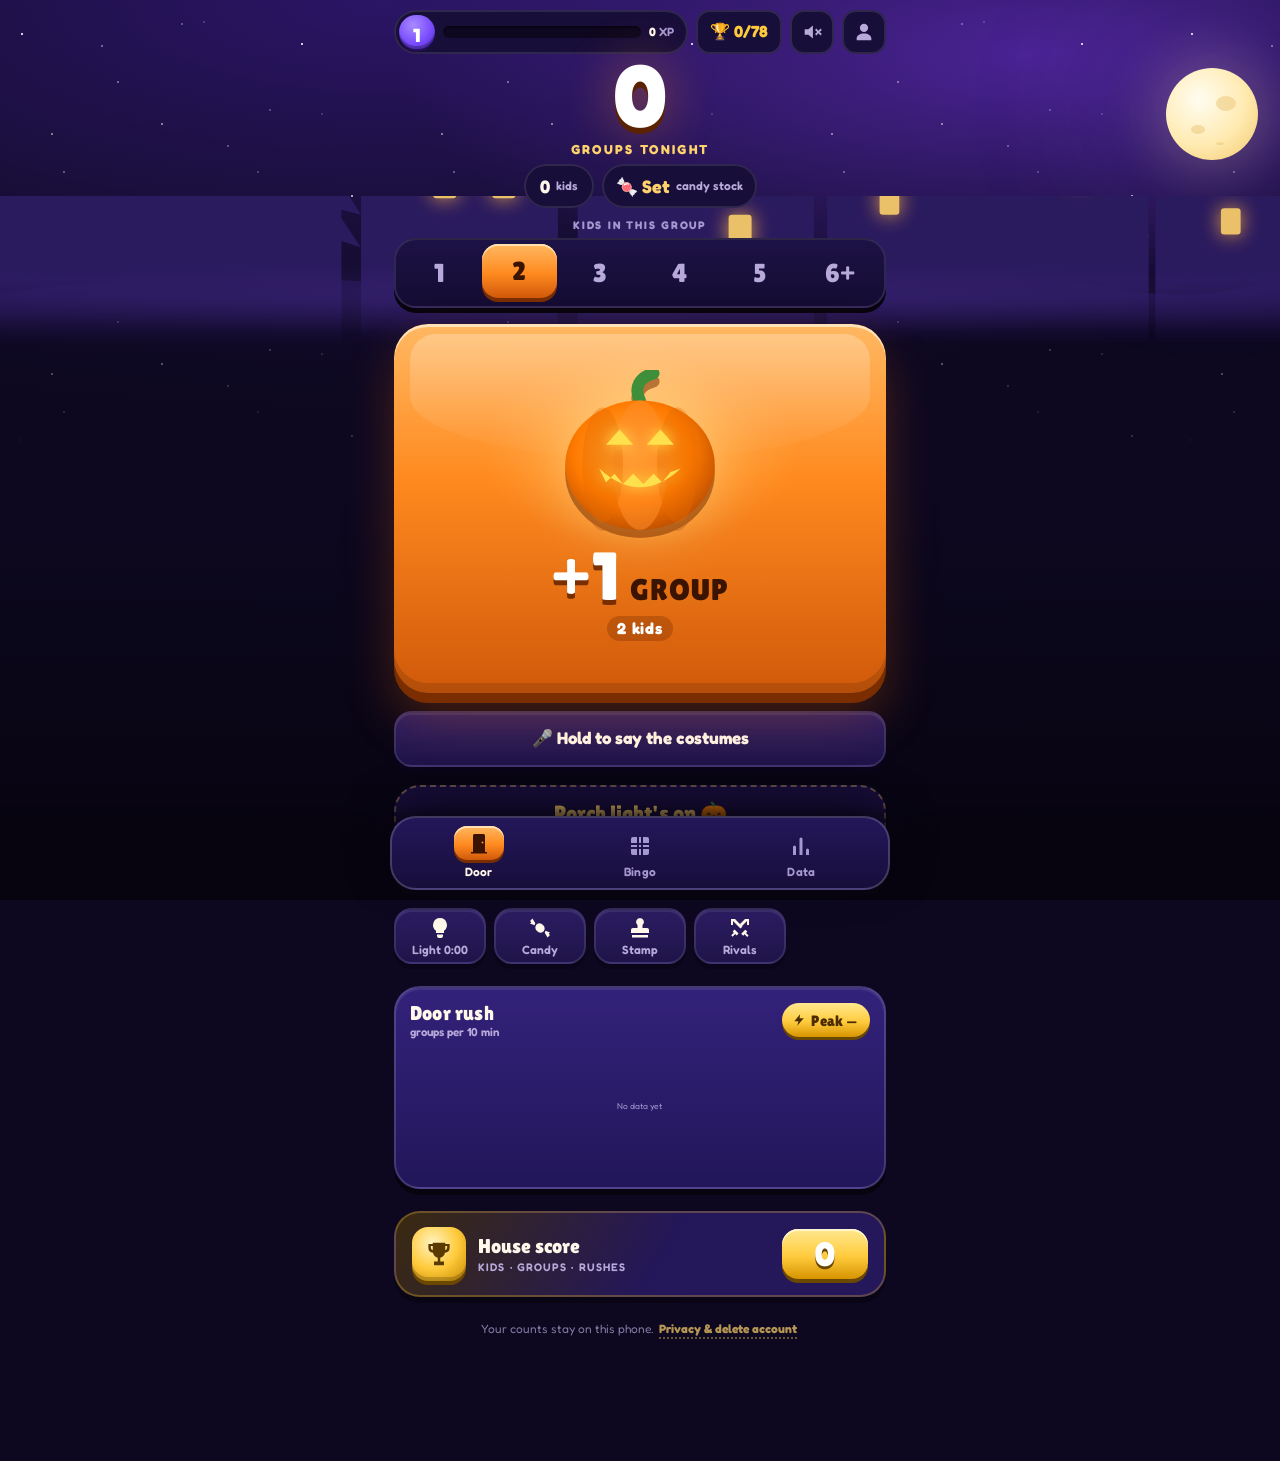
==== index.html @ ce4aec08 "Deploy track-or-treat db1efe6" ====
<!doctype html>
<html lang="en">
  <head>
    <meta http-equiv="Content-Security-Policy" content="default-src &#39;self&#39;; script-src &#39;self&#39; https://accounts.google.com/gsi/client; connect-src &#39;self&#39; https://accounts.google.com; frame-src https://accounts.google.com; img-src &#39;self&#39; data: https://tile.openstreetmap.org; style-src &#39;self&#39; &#39;unsafe-inline&#39; https://accounts.google.com/gsi/style; font-src &#39;self&#39;">

    <meta charset="UTF-8" />
    <meta name="viewport" content="width=device-width, initial-scale=1.0, viewport-fit=cover" />
    <meta name="theme-color" content="#120a1f" />
    <meta name="color-scheme" content="dark" />
    <meta name="description" content="Count trick-or-treaters at the door, or track your haul on the street. Local-first: your data never leaves your phone." />
    <link rel="icon" type="image/svg+xml" href="./icon.svg" />
    <link rel="apple-touch-icon" href="./icon-192.png" />
    <link rel="manifest" href="./manifest.webmanifest" />
    <link rel="canonical" href="https://track-or-treat.com/" />
    <meta property="og:url" content="https://track-or-treat.com/" />
    <meta property="og:title" content="Track or Treat" />
    <meta property="og:description" content="Count trick-or-treaters at the door. Local-first: your data stays on your phone." />
    <meta name="apple-mobile-web-app-capable" content="yes" />
    <meta name="apple-mobile-web-app-status-bar-style" content="black-translucent" />
    <title>Track or Treat</title>
    <style>html,body{color:#f5ecff;background:#120a1f}</style>
    <script type="module" crossorigin src="./assets/index-BW9wScsM.js"></script>
    <link rel="stylesheet" crossorigin href="./assets/index-BGJGv5Rg.css">
  </head>
  <body>
    <div id="app"></div>
    <noscript>Track or Treat needs JavaScript.</noscript>
  </body>
</html>
---- assets/index-BGJGv5Rg.css ----
:root{--bg:#120a1f;--panel:#1e1233;--panel2:#2a1a46;--ink:#f5ecff;--muted:#b9a8d6;--orange:#ff7a00;--orange2:#ffb057;--green:#5cff9d;--purple:#7c4dff;--danger:#ff4d6d;--c-common:#b9a8d6;--c-uncommon:#5cff9d;--c-rare:#4dc3ff;--c-epic:#c77dff;--c-legendary:#ffd23f;--lightningcss-light: ;--lightningcss-dark:initial;color-scheme:dark}[hidden]{display:none!important}*{box-sizing:border-box;-webkit-tap-highlight-color:transparent}html,body{background:var(--bg);color:var(--ink);margin:0;font:17px/1.35 system-ui,-apple-system,Segoe UI,Roboto,sans-serif}body{padding:env(safe-area-inset-top) env(safe-area-inset-right) env(safe-area-inset-bottom) env(safe-area-inset-left)}button,input,label.filebtn{font:inherit;color:inherit}button{cursor:pointer;touch-action:manipulation;-webkit-user-select:none;user-select:none;border:0}main{max-width:560px;margin:0 auto;padding:10px 12px 40px}h1,h2{margin:.6em 0 .3em}.small{font-size:.85rem}.warn{color:var(--orange2)}.row{gap:10px;margin:10px 0;display:flex}.row>*{flex:1}.row.wrap{flex-wrap:wrap}.row.wrap>*{flex:none}header{z-index:500;background:var(--bg);border-bottom:1px solid var(--panel2);position:sticky;top:0}nav{max-width:560px;margin:0 auto;display:flex}nav button{min-height:56px;color:var(--muted);background:0 0;border-bottom:4px solid #0000;flex:1;font-weight:700}nav button.on{color:var(--ink);border-bottom-color:var(--orange)}.picker{text-align:center;padding-top:6vh}.picker h1{font-size:2.3rem}.picker .tag{color:var(--orange2);margin-top:0;font-size:1.2rem}.mode{background:var(--panel);border:3px solid var(--panel2);border-radius:24px;flex-direction:column;justify-content:center;align-items:center;width:100%;min-height:28vh;margin:14px 0;font-size:1.6rem;font-weight:800;display:flex}.mode span{font-size:3.2rem}.mode small{color:var(--muted);font-size:1rem;font-weight:400}.mode:active{border-color:var(--orange)}.statrow{grid-template-columns:1.3fr 1fr 1fr 1.2fr;gap:6px;margin:8px 0;display:grid}.stat{background:var(--panel);border-radius:14px;flex-direction:column;justify-content:center;align-items:center;min-height:64px;padding:8px 4px;display:flex}.stat b{font-size:1.45rem;line-height:1.1}.stat.big b{color:var(--orange2);font-size:2.4rem}.household .statrow{grid-template-columns:1.7fr 1fr 1fr 1.2fr}.household .stat.big b{letter-spacing:-.03em;font-size:4rem}.stat span{color:var(--muted);font-size:.75rem}.sizes{grid-template-columns:repeat(6,1fr);gap:6px;display:grid}.size{background:var(--panel);border:3px solid #0000;border-radius:14px;min-height:60px;font-size:1.5rem;font-weight:800}.size.on{background:var(--panel2);border-color:var(--orange);color:var(--orange2)}.plus{background:radial-gradient(circle at 50% 35%, #ff9a3d, var(--orange) 60%, #c95400);color:#1a0b00;letter-spacing:.02em;border-radius:28px;flex-direction:column;justify-content:center;align-items:center;width:100%;min-height:41vh;margin:10px 0 0;font-size:2.6rem;font-weight:900;display:flex;box-shadow:0 8px #7a3300,0 0 40px #ff7a0055}.plus small{font-size:1.1rem;font-weight:700}.plus.treat{min-height:22vh;font-size:2rem}.undo,.secondary,.light,.danger,label.filebtn{background:var(--panel);border-radius:14px;justify-content:center;align-items:center;gap:6px;min-height:56px;padding:0 14px;font-weight:700;display:inline-flex}.undo:disabled{opacity:.4}.light.on{color:var(--orange2);box-shadow:inset 0 0 0 2px var(--orange2);background:#3d2a00}.danger{color:var(--danger);background:#3a0d18}.chip{background:var(--panel);border-radius:999px;justify-content:center;align-items:center;min-width:48px;min-height:48px;margin:3px;padding:6px 12px;font-size:.95rem;display:inline-flex}.chip.on{background:var(--orange);color:#1a0b00;font-weight:700}.tags{margin:8px 0}.tags .muted{font-size:.85rem;display:block}.card{background:var(--panel);border-radius:16px;margin:10px 0;padding:10px 12px}.cardhead{margin-bottom:4px;font-weight:700}.link{color:var(--orange2);background:0 0;min-width:48px;min-height:48px;padding:4px 8px;font-weight:700;-webkit-text-decoration:underline dotted;text-decoration:underline dotted}.link.big{font-size:1.6rem}.scorecard{justify-content:space-between;align-items:center;font-weight:700;display:flex}.chart{width:100%;height:auto;display:block}.chart .axis,.chart .muted{fill:var(--muted);font-size:10px}.chart .line{fill:none;stroke-width:3px}.chart .s0{stroke:var(--orange);fill:var(--orange)}.chart .s1{stroke:var(--green);fill:var(--green)}.chart .s2{stroke:var(--c-rare);fill:var(--c-rare)}.chart .s3{stroke:var(--c-epic);fill:var(--c-epic)}.chart path.line{fill:none}.chart .legend{stroke:none;font-size:11px}.xpbar{cursor:pointer;align-items:center;gap:8px;margin:6px 0;font-weight:800;display:flex}.xpbar .lv{background:var(--purple);border-radius:10px;padding:4px 10px}.xpbar .bar{background:var(--panel2);border-radius:8px;flex:1;height:14px;overflow:hidden}.xpbar .bar i{background:linear-gradient(90deg, var(--purple), var(--green));height:100%;display:block}#mapslot #map{background:#1a1a1a;border-radius:16px;height:28vh;min-height:200px;overflow:hidden}.leaflet-container{background:#222}.leaflet-control-attribution{font-size:10px}.pin{text-align:center;filter:drop-shadow(0 0 4px #000);font-size:24px;line-height:28px}.gpsline{color:var(--muted);justify-content:space-between;align-items:center;font-size:.85rem;display:flex}.gpscard p{margin:6px 0}.cta{background:var(--purple);color:#fff;flex-direction:column;gap:0;width:100%;margin-top:8px}.cta small{font-size:.8rem;font-weight:400}.gpsline b{color:var(--ink)}.dwell{border:2px solid var(--green)}#modal{z-index:1000;background:#000a;justify-content:center;align-items:flex-end;display:flex;position:fixed;inset:0}#modal[hidden]{display:none}.sheet{background:var(--bg);border-top:3px solid var(--orange);width:100%;max-width:560px;max-height:92vh;padding:12px 14px calc(14px + env(safe-area-inset-bottom));border-radius:22px 22px 0 0;overflow:auto}.sheet .close{width:100%;margin-top:12px}.sheet label{color:var(--muted);margin:10px 0;display:block}.sheet input{border:2px solid var(--panel2);background:var(--panel);border-radius:12px;width:100%;min-height:52px;margin-top:4px;padding:0 12px;font-size:1.1rem;display:block}.explain{font-size:1.1rem;line-height:1.5}.candygrid{grid-template-columns:repeat(3,1fr);gap:8px;display:grid}.candy{background:var(--panel);text-align:center;border:2px solid var(--c-common);border-radius:14px;flex-direction:column;justify-content:center;align-items:center;min-height:88px;padding:4px;font-size:.8rem;display:flex;position:relative}.candy .e{font-size:1.9rem}.candy .count{color:var(--orange2);position:absolute;top:4px;right:6px}.candy small{color:var(--muted)}.candy.unknown{opacity:.45;border-style:dashed}.r-uncommon{border-color:var(--c-uncommon)!important}.r-rare{border-color:var(--c-rare)!important}.r-epic{border-color:var(--c-epic)!important}.r-legendary{box-shadow:0 0 16px #ffd23f66;border-color:var(--c-legendary)!important}.pill{border:2px solid var(--c-common);border-radius:999px;padding:0 6px}.qr{border:6px solid var(--c-common);background:#fff;border-radius:16px;width:min(80vw,320px);margin:8px auto;padding:8px}.qr svg{width:100%;height:auto;display:block}.stampcard{background:var(--panel);border:3px solid var(--c-common);text-align:center;border-radius:16px;margin:8px 0;padding:10px}.stampcard.big{padding:24px 10px}.stampcard.big b{font-size:1.8rem;display:block}.stampcard .rar{color:var(--orange2);margin:4px 0 8px;font-weight:900}.badges{grid-template-columns:repeat(2,1fr);gap:8px;display:grid}.badge{background:var(--panel);opacity:.5;border-radius:14px;flex-direction:column;padding:10px;display:flex}.badge.on{opacity:1;border:2px solid var(--c-legendary)}.badge .e{font-size:1.8rem}.badge small{color:var(--muted)}.summary{text-align:center;border:3px solid var(--orange);background:linear-gradient(160deg,#2a1a46,#120a1f);border-radius:20px;padding:16px}.grid2{grid-template-columns:1fr 1fr;gap:8px;display:grid}.grid2 div{background:var(--panel);color:var(--muted);border-radius:12px;flex-direction:column;padding:8px;display:flex}.grid2 b{color:var(--ink);font-size:1.6rem}#scanvideo{background:#000;border-radius:14px;width:100%;max-height:40vh}#flash{z-index:2000;pointer-events:none;opacity:0;text-align:center;border:3px solid var(--orange);background:#000c;border-radius:24px;padding:16px 28px;transition:opacity .15s,transform .15s;position:fixed;top:38%;left:50%;transform:translate(-50%,-50%)scale(.6)}#flash.show{opacity:1;transform:translate(-50%,-50%)scale(1)}#flash b{color:var(--orange2);font-size:3.2rem;line-height:1.1;display:block}#flash.badge{border-color:var(--c-legendary)}#flash.badge b{color:var(--c-legendary);font-size:2.2rem}#flash.level{border-color:var(--purple);background:radial-gradient(circle,#7c4dffcc,#120a1fee 70%);border-radius:0;flex-direction:column;justify-content:center;align-items:center;display:flex;inset:0;transform:none}#flash.level b{color:#fff;text-shadow:0 0 24px var(--purple);font-size:4.2rem}#flash.level small{font-size:1.6rem}#flash.badge{padding:24px 28px}#flash.top{transform-origin:top;top:4px;transform:translate(-50%)scale(.75)}#flash.xp b{font-size:2rem}@media (prefers-reduced-motion:reduce){#flash,.plus:active{transition:none;transform:translate(-50%,-50%)}.plus:active{transform:none}}:root{--bg:#0b0619;--panel:#241448c7;--panel2:#462882a6;--edge:#b08cff47;--ink:#f6f0ff;--muted:#bcaee0;--orange:#ff7a00;--orange2:#ffb347;--slime:#7dff7a;--purple:#8b5cff;--display:"Creepster", "Fredoka", system-ui, sans-serif;--ui:"Fredoka", system-ui, -apple-system, "Segoe UI", Roboto, sans-serif}html,body{font-family:var(--ui);background:radial-gradient(120% 80% at 50% -10%,#2a1458 0%,#120a2a 45%,#0b0619 100%) fixed}button,input,label.filebtn{font-family:var(--ui)}h1,h2{font-family:var(--display);letter-spacing:.04em;color:var(--orange2);text-shadow:0 0 14px #ff7a0066;font-weight:400}h2{font-size:1.5rem}header{-webkit-backdrop-filter:blur(10px);backdrop-filter:blur(10px);border-bottom:1px solid var(--edge);background:#0b0619db}nav button{font-size:1rem;font-weight:600}nav button.on{color:var(--orange2);border-bottom-color:var(--orange);text-shadow:0 0 10px #ff7a0088}nav .snd{flex:0 0 56px;font-size:1.3rem}.picker .logo{filter:drop-shadow(0 0 30px #ff7a0099);animation:3s ease-in-out infinite bob}.picker h1{margin:.2em 0;font-size:3.4rem;line-height:1}.picker h1 span{color:var(--slime);text-shadow:0 0 12px #7dff7a88;font-size:.6em}.picker .tag{font-weight:600}.mode{border:2px solid var(--edge);font-family:var(--display);letter-spacing:.05em;color:var(--orange2);background:linear-gradient(160deg,#462882cc,#1e103ce6);font-size:2rem;font-weight:400;box-shadow:0 10px 30px #0008,inset 0 1px #fff2}.mode small{font-family:var(--ui);letter-spacing:0}.stat{background:var(--panel);border:1px solid var(--edge);-webkit-backdrop-filter:blur(8px);backdrop-filter:blur(8px);box-shadow:inset 0 1px #ffffff14,0 6px 18px #0006}.stat b{font-weight:700}.stat.big b{color:var(--orange2);text-shadow:0 0 16px #ff7a0099}.stat span{text-transform:uppercase;letter-spacing:.08em;font-size:.66rem;font-weight:600}.size{background:var(--panel);border:2px solid var(--edge);font-weight:700}.size.on{color:#2a0f00;background:linear-gradient(#ff9a3d,#ff7a00);border-color:#ffd29a;box-shadow:0 0 18px #ff7a0088}.undo,.secondary,.light,.danger,label.filebtn{background:var(--panel);border:1px solid var(--edge);-webkit-backdrop-filter:blur(8px);backdrop-filter:blur(8px);font-weight:600}.chip{background:var(--panel);border:1px solid var(--edge)}.chip.on{background:linear-gradient(#ff9a3d,#ff7a00);border-color:#ffd29a}.card{background:var(--panel);border:1px solid var(--edge);-webkit-backdrop-filter:blur(8px);backdrop-filter:blur(8px)}.cta{background:linear-gradient(#9d74ff,#6a3cf0);border:1px solid #c9b5ff;box-shadow:0 0 20px #8b5cff66}.plus{color:var(--orange2);background:radial-gradient(circle at 50% 30%,#3a1c66 0%,#1d0e3d 70%);border:3px solid #ff9a3d;position:relative;overflow:hidden;box-shadow:0 0 0 4px #ff7a0022,0 0 50px #ff7a0055,inset 0 -20px 60px #ff7a0033}.plus .pk{filter:drop-shadow(0 0 22px #ff9a3dcc);transition:transform .12s;display:block}.plus .plusword{font-family:var(--display);letter-spacing:.06em;text-shadow:0 0 18px #ff7a00;margin-top:4px;font-size:2.6rem;font-weight:400;line-height:1}.plus small{color:var(--ink);font-weight:600}.plus:active{transform:translateY(4px)scale(.98);box-shadow:0 0 80px #ff7a00aa,inset 0 -20px 60px #ff7a0066}.plus:active .pk{transform:scale(1.12)rotate(-4deg)}.plus.treat{border-radius:26px;flex-direction:row;gap:10px;height:104px;min-height:0}.plus.treat .plusword{font-size:2rem}.treater.hero #mapslot{z-index:0;position:fixed;inset:57px 0 0}.treater.hero #mapslot:after{content:"";pointer-events:none;z-index:450;background:radial-gradient(at 50% 45%,#0000 45%,#0b0619cc 100%);position:absolute;inset:0}.treater.hero #mapslot #map{background:#0d0a1c;border-radius:0;height:100%;min-height:0}.leaflet-container{font-family:var(--ui);background:#0d0a1c}.leaflet-tile-pane{filter:invert()hue-rotate(200deg)brightness(.62)contrast(1.25)saturate(.55)}.leaflet-control-attribution{color:var(--muted)!important;background:#0b0619b3!important}.leaflet-control-attribution a{color:var(--orange2)!important}.hud{z-index:400;pointer-events:none;max-width:560px;margin:0 auto;padding:8px 12px;position:fixed;left:0;right:0}.hud>*{pointer-events:auto}.hud-bottom{padding-bottom:calc(10px + env(safe-area-inset-bottom));background:linear-gradient(#0000,#0b0619e6 22%,#0b0619 100%);padding-top:34px;bottom:0}.hud-bottom .row{margin:8px 0 0}.hud-bottom .statrow{margin:0 0 8px}.hud .xpbar{background:var(--panel);border:1px solid var(--edge);-webkit-backdrop-filter:blur(8px);backdrop-filter:blur(8px);border-radius:999px;padding:4px 12px 4px 4px}.xpbar .lv{color:#fff;background:linear-gradient(#9d74ff,#6a3cf0);border-radius:999px;padding:6px 12px;font-weight:700}.xpbar .bar i{background:linear-gradient(90deg, #4bff9a, var(--slime));box-shadow:0 0 12px var(--slime)}.hud .gpsline{background:var(--panel);border:1px solid var(--edge);-webkit-backdrop-filter:blur(8px);backdrop-filter:blur(8px);border-radius:14px;margin-top:6px;padding:0 10px}.leaflet-marker-icon.pin,.leaflet-marker-icon.me{background:0 0;border:0}.jpin{filter:drop-shadow(0 0 10px var(--glow)) drop-shadow(0 0 3px var(--glow));animation:2.4s ease-in-out infinite bob,.45s cubic-bezier(.2,1.8,.4,1) pop-in}.jpin.r-legendary{animation:2.4s ease-in-out infinite bob,.45s cubic-bezier(.2,1.8,.4,1) pop-in,1.2s ease-in-out infinite glowpulse}.avatar{filter:drop-shadow(0 0 8px #a17bff);animation:1.8s ease-in-out infinite bob;position:relative}.avatar .ring{border:2px solid #a17bff;border-radius:50%;width:36px;height:12px;margin-left:-18px;animation:1.6s ease-out infinite ring;position:absolute;bottom:-6px;left:50%}.trail{filter:drop-shadow(0 0 4px #ff9a3d)}.seal{filter:drop-shadow(0 0 14px var(--glow));display:inline-block}.stampcard{background:linear-gradient(160deg,#462882e6,#140a2df2);border-width:3px;box-shadow:0 10px 30px #0008}.stampcard b{font-family:var(--display);letter-spacing:.04em;color:var(--ink);font-size:1.6rem;font-weight:400;display:block}.stampcard.r-legendary{background:linear-gradient(115deg,#3b2a00 0%,#6b4d00 30%,#ffd23f55 45%,#6b4d00 60%,#3b2a00 100%) 0 0/250% 100%;animation:3s linear infinite foil}.stampcard.slam .seal{animation:.55s cubic-bezier(.2,1.6,.4,1) both slam}.stampcard.slam{animation:.4s .4s both shake}.stampcard .rar{font-family:var(--display);letter-spacing:.08em;font-size:1.4rem}.candy{background:var(--panel)}.sheet{border-top:3px solid var(--orange);background:linear-gradient(#1c0f3c,#0b0619);box-shadow:0 -10px 40px #000a}#flash{border-color:var(--orange);background:#0b0619e0;box-shadow:0 0 40px #ff7a0066}#flash b{font-family:var(--display);letter-spacing:.05em;text-shadow:0 0 18px #ff7a00;font-weight:400}#flash.level b{font-family:var(--display)}.bit{z-index:2500;pointer-events:none;font-size:26px;animation:.85s cubic-bezier(.15,.7,.4,1) forwards fly;position:fixed;transform:translate(-50%,-50%)}@keyframes fly{to{transform:translate(calc(-50% + var(--dx)), calc(-50% + var(--dy))) rotate(var(--rot)) scale(.6);opacity:0}}@keyframes bob{0%,to{transform:translateY(0)}50%{transform:translateY(-4px)}}@keyframes pop-in{0%{transform:scale(0)translateY(10px)}}@keyframes glowpulse{50%{filter:drop-shadow(0 0 18px var(--glow)) drop-shadow(0 0 6px #fff)}}@keyframes ring{0%{opacity:1;transform:scale(.6)}to{opacity:0;transform:scale(2.2)}}@keyframes foil{to{background-position:0 0,240% 0}}@keyframes slam{0%{opacity:0;transform:scale(2.6)rotate(-30deg)}}@keyframes shake{10%,90%{transform:translate(-2px,1px)}20%,80%{transform:translate(4px,-2px)}30%,50%,70%{transform:translate(-6px,2px)}40%,60%{transform:translate(6px,-1px)}}@media (prefers-reduced-motion:reduce){.jpin,.avatar,.avatar .ring,.picker .logo,.stampcard,.stampcard .seal,.bit{animation:none!important}}#modal.top{align-items:flex-start}#modal.top .sheet{border-top:0;border-bottom:3px solid var(--orange);border-radius:0 0 22px 22px;max-height:66vh;padding-top:8px}#modal.top h2{margin:.2em 0}#modal.top .candygrid{grid-template-columns:repeat(4,1fr);gap:6px}#modal.top .candy{min-height:70px;font-size:.7rem}#modal.top .candy .e{font-size:1.5rem}#modal.top .close{margin-top:8px}nav button{font-size:.92rem}.bgrid{grid-template-columns:repeat(5,minmax(0,1fr));gap:5px;display:grid}.bsq{aspect-ratio:1;overflow-wrap:anywhere;-webkit-hyphens:auto;hyphens:auto;background:var(--panel);border:1px solid var(--edge);min-width:0;min-height:60px;color:var(--ink);border-radius:12px;flex-direction:column;justify-content:center;align-items:center;padding:3px;font-size:.68rem;font-weight:600;line-height:1.1;display:flex;overflow:hidden}.bsq.on{color:#2a0f00;background:radial-gradient(circle,#ff9a3d 0%,#c95400 100%);border-color:#ffd29a;box-shadow:0 0 14px #ff7a0088}.bsq.line{background:radial-gradient(circle,#9dffa0 0%,#2fae4a 100%);border-color:#d6ffd6;animation:1.4s ease-in-out infinite glowpulse;box-shadow:0 0 18px #7dff7aaa}.bsq.free small{font-family:var(--display);font-size:.8rem}.qr.small{width:min(60vw,220px)}.lobby .lobby-btn{background:var(--panel2);border:1px solid var(--edge);border-radius:14px;justify-content:center;align-items:center;gap:6px;width:100%;min-height:56px;margin:8px 0;padding:0 14px;font-size:1.05rem;font-weight:600;display:flex}.lobby .lobby-btn small{color:var(--muted);font-weight:400}.lobby .lobby-btn.primary{background:radial-gradient(circle at 50% 30%, #ff9a3d, var(--orange) 70%);color:#1a0b00;border:0;font-weight:700;box-shadow:0 5px #7a3300,0 0 24px #ff7a0044}.lobby .lobby-btn.danger{color:#ff8099;background:#3a0d18}.lobby .lobby-btn[aria-busy=true]{opacity:.6}.lobby .lobby-field{flex-direction:column;gap:4px;margin:8px 0;font-weight:600;display:flex}.lobby .lobby-field input{border:1px solid var(--edge);background:#0b0619;border-radius:12px;min-height:52px;padding:0 12px;font-size:1.1rem}.lobby .lobby-hero{text-align:center;padding:18px 14px}.lobby .lobby-title{font-family:var(--display);letter-spacing:.05em;color:var(--orange2);font-size:1.7rem;font-weight:400;display:block}.lobby .lobby-preview{text-align:center}.lobby .lobby-privacy{border-left:4px solid var(--slime);background:#0b0619aa;border-radius:8px;margin:4px 0 10px;padding:8px 10px}.lobby .lobby-msg{font-weight:600}.lobby .lobby-top{justify-content:space-between;align-items:center;display:flex}.lobby-chip{color:var(--slime);background:#10301a;border-radius:999px;padding:4px 12px;font-size:.85rem;font-weight:600;display:inline-block}.lobby-chip.off{color:var(--orange2);background:#3d2a00}.lobby .lobby-meter{border:1px solid var(--edge);background:#0b0619;border-radius:999px;height:18px;margin-top:6px;overflow:hidden}.lobby .lobby-meter i{background:linear-gradient(90deg, var(--slime), var(--orange2), var(--orange));height:100%;transition:width .4s;display:block;box-shadow:0 0 14px #ff7a0088}.lobby .lobby-rank{margin:10px 0;padding:0;list-style:none}.lobby .lobby-rank li{background:var(--panel);border:1px solid var(--edge);border-radius:14px;grid-template-columns:36px 1fr 56px 56px;align-items:center;gap:6px;min-height:60px;margin:6px 0;padding:6px 10px;display:grid}.lobby .lobby-rank li.me{border-color:var(--orange);box-shadow:0 0 16px #ff7a0044}.lobby .lobby-rank .pos{font-family:var(--display);color:var(--orange2);text-align:center;font-size:1.6rem}.lobby .lobby-rank li:first-child .pos{color:#ffd23f;text-shadow:0 0 12px #ffd23f88}.lobby .lobby-rank .who b{overflow-wrap:anywhere;font-size:1.1rem;display:block}.lobby .lobby-rank .who small{font-size:.8rem}.lobby .lobby-cos{white-space:nowrap;margin-right:4px}.lobby .lobby-rank .num{text-align:center}.lobby .lobby-rank .num b{font-size:1.4rem;line-height:1;display:block}.lobby .lobby-rank .num small{color:var(--muted);font-size:.7rem}.lobby .lobby-cols{grid-template-columns:1.6fr 1fr;gap:8px;display:grid}.lobby .lobby-cols .card{margin:0}.lobby .lobby-ticker,.lobby .lobby-bingo{margin:6px 0 0;padding:0;font-size:.92rem;list-style:none}.lobby .lobby-ticker li{border-bottom:1px dashed var(--edge);overflow-wrap:anywhere;padding:4px 0}.lobby .lobby-bingo li{overflow-wrap:anywhere;justify-content:space-between;gap:6px;padding:4px 0;display:flex}.lobby .lobby-bingo b{color:var(--slime)}.lobby .lobby-share summary{cursor:pointer;align-items:center;min-height:48px;font-weight:600;display:flex}.lobby .lobby-invite{border-top:1px dashed var(--edge);margin-top:6px;padding-top:6px}#lobby-toast{z-index:2100;border:2px solid var(--slime);opacity:0;pointer-events:none;text-align:center;background:#0b0619f0;border-radius:16px;max-width:min(92vw,480px);padding:12px 18px;font-weight:600;transition:opacity .2s,transform .2s;position:fixed;bottom:24px;left:50%;transform:translate(-50%,20px)}#lobby-toast.show{opacity:1;transform:translate(-50%)}@media (prefers-reduced-motion:reduce){#lobby-toast,.lobby .lobby-meter i{transition:none}}:root{--gem-bronze:#e08a4a;--gem-silver:#cfd8ff;--gem-gold:#ffc94a;--label:#b9a6e0;--spring:cubic-bezier(.2, 1.6, .4, 1)}main h2{font-family:var(--ui);letter-spacing:.12em;text-transform:uppercase;color:var(--label);text-shadow:none;font-size:13px;font-weight:600}.sheet h2{text-shadow:none}.summary h2,.stampcard .rar,.stampcard:not(.slam) b,.bsq.free small,.mode{font-family:var(--ui);letter-spacing:.01em;font-weight:700}.plus .plusword{font-family:var(--ui);letter-spacing:.04em;text-shadow:none;font-weight:700}#flash b{font-family:var(--ui);text-shadow:none;font-weight:700}#flash.level b,#flash.badge b{font-family:var(--display);font-weight:400}.stat b,.grid2 b,.xpbar,.count,.doorhud,.trophy em,.link.big,#flash:not(.level):not(.badge) b{font-family:var(--ui);font-variant-numeric:tabular-nums;font-weight:700}.seclabel{letter-spacing:.12em;text-transform:uppercase;color:var(--label);margin:16px 0 6px;font-size:13px;font-weight:600}nav button.on,.stat.big b,.picker h1 span{text-shadow:none}.size.on,.cta,.bsq.on,.hud .xpbar .bar i{box-shadow:none}.doorhud{gap:8px;margin:4px 0 2px;display:flex}.doorlv{min-height:40px;color:var(--ink);background:#0b0619cc;border-radius:999px;flex:1;align-items:center;gap:8px;padding:3px 12px 3px 3px;display:flex}.doorlv .lv{background:linear-gradient(#9d74ff,#6a3cf0);border-radius:999px;padding:5px 11px;font-size:.9rem}.doorlv .bar{background:#ffffff1a;border-radius:999px;flex:1;height:8px;overflow:hidden}.doorlv .bar i{background:linear-gradient(90deg, #4bff9a, var(--slime));height:100%;transition:width .5s var(--spring);border-radius:999px;display:block}.doorlv .xp{color:var(--label);font-size:.85rem}.doorlv .xp b{color:var(--ink)}.trophybtn{min-width:76px;min-height:40px;color:var(--gem-gold);background:#0b0619cc;border-radius:999px;padding:0 12px;font-size:.95rem}.popnum{animation:popnum .42s var(--spring);display:inline-block}.xpfly{z-index:2600;pointer-events:none;font:700 1.5rem/1 var(--ui);font-variant-numeric:tabular-nums;color:var(--slime);text-shadow:0 2px #0008;animation:.9s cubic-bezier(.2,.8,.3,1) forwards xpfly;position:fixed;transform:translate(-50%)}body.moment-on .xpfly,body.moment-on #flash{opacity:0!important}@keyframes popnum{0%{transform:scale(1)}35%{transform:scale(1.32)}to{transform:scale(1)}}@keyframes xpfly{0%{opacity:0;transform:translate(-50%,10px)scale(.7)}20%{opacity:1;transform:translate(-50%,-10px)scale(1.1)}to{opacity:0;transform:translate(-50%,-110px)scale(1)}}.t-bronze{--gem:var(--gem-bronze)}.t-silver{--gem:var(--gem-silver)}.t-gold{--gem:var(--gem-gold)}.medal{background:radial-gradient(circle at 35% 30%, #fff8 0%, var(--gem) 30%, color-mix(in srgb, var(--gem) 45%, #000) 100%);border-radius:50%;place-items:center;width:58px;height:58px;display:grid;box-shadow:inset 0 -4px #0005,inset 0 2px #fff6}.medal .e{font-size:1.9rem;line-height:1}.trophies{grid-template-columns:repeat(3,1fr);gap:8px;display:grid}.trophy{text-align:center;background:radial-gradient(circle at 50% 30%, color-mix(in srgb, var(--gem) 22%, transparent), transparent 70%), #150b2c;border-radius:16px;flex-direction:column;align-items:center;gap:3px;padding:12px 6px 10px;display:flex;position:relative}.trophy:after{content:"";background:#00000080;border-radius:4px;height:4px;position:absolute;bottom:0;left:12%;right:12%}.trophy b{font-size:.85rem;line-height:1.1}.trophy small{color:var(--muted);font-size:.68rem;line-height:1.2}.trophy em{color:var(--gem);font-size:.7rem;font-style:normal}.trophy .gem{background:var(--gem);border-radius:2px;width:10px;height:10px;position:absolute;top:7px;right:8px;transform:rotate(45deg)}.trophy.locked{background:#120a24}.trophy.locked .medal{background:#1d1236;box-shadow:inset 0 2px 6px #000a}.trophy.locked .gem{background:#fff2}.trophy.locked em{color:var(--muted);opacity:.6}#moment{z-index:3000;pointer-events:none;background:radial-gradient(circle at 50% 42%, color-mix(in srgb, var(--gem) 30%, #0b0619cc), #000d 72%);justify-content:center;align-items:center;animation:.18s ease-out fadein;display:flex;position:fixed;inset:0}#moment[hidden]{display:none}#moment .rays{background:repeating-conic-gradient(from 0deg, color-mix(in srgb, var(--gem) 26%, transparent) 0deg 8deg, transparent 8deg 22deg);width:160vmax;height:160vmax;margin:-80vmax 0 0 -80vmax;animation:14s linear infinite spin;position:absolute;top:42%;left:50%;-webkit-mask:radial-gradient(circle,#000 0,#0000 45%);mask:radial-gradient(circle,#000 0,#0000 45%)}#moment .mbox{text-align:center;padding:0 24px;position:relative}#moment .kicker{font:600 13px/1 var(--ui);letter-spacing:.18em;text-transform:uppercase;color:var(--gem)}#moment .medal.big{width:132px;height:132px;box-shadow:inset 0 -8px 0 #0005, inset 0 4px 0 #fff6, 0 0 60px color-mix(in srgb, var(--gem) 70%, transparent);animation:medaldrop .62s var(--spring) both;margin:18px auto 14px}#moment .medal.big .e{font-size:4.2rem}#moment .medal .num{font:700 3.6rem/1 var(--ui);font-variant-numeric:tabular-nums;color:#2a1600}#moment .mtitle{font-family:var(--display);letter-spacing:.04em;color:var(--ink);font-size:2.8rem;line-height:1;animation:.4s .25s both rise}#moment .mdesc{color:var(--muted);margin-top:8px;font-weight:600;animation:.4s .35s both rise}#moment .hint{letter-spacing:.12em;text-transform:uppercase;color:#fff6;margin-top:26px;font-size:.8rem}#moment.milestone .mtitle{color:var(--gem-gold);font-size:3.6rem}#moment.milestone .medal.big{width:160px;height:160px;animation:medaldrop .7s var(--spring) both, wobble .5s .7s both}@keyframes medaldrop{0%{transform:translateY(-70vh)scale(.6)rotate(-25deg)}70%{transform:translateY(0)scale(1.08)rotate(4deg)}to{transform:none}}@keyframes wobble{30%{transform:rotate(-6deg)scale(1.04)}60%{transform:rotate(4deg)}}@keyframes rise{0%{opacity:0;transform:translateY(14px)}}@keyframes fadein{0%{opacity:0}}@keyframes spin{to{transform:rotate(360deg)}}.ticker{margin:8px 0;padding:0;list-style:none;overflow:hidden}.tick{background:#0b0619cc;border-radius:999px;align-items:center;gap:8px;margin:4px 0;padding:6px 12px;font-size:.92rem;display:flex}.tick .e{font-size:1.15rem}.tick.new{animation:tickin .45s var(--spring) both;animation-delay:calc(var(--i) * 60ms)}@keyframes tickin{0%{opacity:0;transform:translate(-60%)}}@media (prefers-reduced-motion:reduce){.popnum,.xpfly,.tick.new,#moment,#moment .rays,#moment .medal.big,#moment .mtitle,#moment .mdesc{animation:none!important}.xpfly{display:none}}.rivals-btn{border:2px solid var(--orange);width:100%;margin-top:8px}.rv-title{font-family:var(--display);letter-spacing:.04em}.rv-note{color:var(--green);font-weight:600;animation:.4s both rise}.rv-me .rv-stats{margin:6px 0}.rv-privacy{border-left:3px solid var(--orange);padding-left:8px}.rv-share{width:100%}.rv-list{gap:6px;margin:0;padding:0;list-style:none;display:grid}.rv-row{background:#150b2c;border-radius:14px;grid-template-columns:2rem 1fr auto 2rem;align-items:center;gap:8px;padding:8px 10px;animation:.35s both rise;display:grid}.rv-row.me{background:color-mix(in srgb, var(--orange) 18%, #150b2c)}.rv-row.lead{box-shadow:0 0 0 2px var(--c-legendary), 0 0 18px color-mix(in srgb, var(--c-legendary) 40%, transparent)}.rv-rank{text-align:center;font-weight:700}.rv-who{overflow-wrap:anywhere;flex-direction:column;min-width:0;display:flex}.rv-who em{color:var(--muted);font-size:.8rem;font-style:normal}.rv-who small,.rv-kids small{color:var(--muted);font-size:.72rem}.rv-kids{flex-direction:column;align-items:flex-end;display:flex}.rv-kids b{font-variant-numeric:tabular-nums;font-size:1.4rem}.rv-x{min-height:32px}.rv-race{margin:8px 0}.rv-cl{margin-bottom:2px;font-weight:600}.rv-lane{grid-template-columns:6.5rem 1fr 2.4rem;align-items:center;gap:6px;margin:3px 0;font-size:.85rem;display:grid}.rv-ln{text-overflow:ellipsis;white-space:nowrap;color:var(--muted);overflow:hidden}.rv-lane.me .rv-ln{color:var(--orange2)}.rv-bar{background:#ffffff14;border-radius:6px;height:12px;position:relative;overflow:hidden}.rv-bar:after{content:"";width:var(--w);background:linear-gradient(90deg, var(--purple), var(--c-epic));border-radius:6px;animation:.7s cubic-bezier(.2,.8,.3,1) both rvgrow;position:absolute;inset:0 auto 0 0}.rv-lane.me .rv-bar:after{background:linear-gradient(90deg, var(--orange), var(--orange2))}.rv-bar.bingo:after{background:linear-gradient(90deg, #2bb673, var(--green))}.rv-lane b{text-align:right;font-variant-numeric:tabular-nums}@keyframes rvgrow{0%{width:0}}@media (prefers-reduced-motion:reduce){.rv-row,.rv-note,.rv-bar:after{animation:none}}.bpats{align-items:center;gap:6px;margin:10px 0 4px}.bpat{pointer-events:none;opacity:.6}.bpat.done{opacity:1}.bcpick{gap:6px;max-height:34vh;margin-bottom:10px;overflow-y:auto}.bctyped{overflow-wrap:anywhere;padding-left:18px}.bsq.slam{animation:.38s cubic-bezier(.2,1.6,.4,1) both bslam}.bsq.sweep{animation:bsweep .7s var(--d,0s) ease-out both, glowpulse 1.4s .8s ease-in-out infinite}@keyframes bslam{0%{opacity:.2;transform:scale(1.9)rotate(-14deg)}60%{opacity:1;transform:scale(.92)rotate(2deg)}to{transform:none}}@keyframes bsweep{0%{filter:brightness();box-shadow:0 0 #7dff7a00}40%{filter:brightness(1.9);transform:scale(1.08);box-shadow:0 0 34px #b6ffb4}to{filter:none;transform:none}}#bsuggest{z-index:2500;border:2px solid var(--orange);background:#160b2ef2;border-radius:16px;padding:10px 12px;animation:.15s ease-out fadein;position:fixed;top:8px;left:8px;right:8px;box-shadow:0 8px 30px #000a}#bsuggest[hidden]{display:none}#bsuggest .bsug-h{margin-bottom:6px;font-weight:700}#bsuggest .row{gap:6px}#bingo-moment{z-index:3100;pointer-events:none;background:radial-gradient(circle at 50% 45%,#2fae4a55,#000c 70%);flex-direction:column;justify-content:center;align-items:center;display:flex;position:fixed;inset:0}#bingo-moment[hidden]{display:none}#bingo-moment .bm-word{font-family:var(--display);color:#b6ffb4;text-shadow:0 0 30px #2fae4a,0 0 8px #fff;letter-spacing:.06em;font-size:4.4rem}#bingo-moment .bm-sub{color:var(--ink);margin-top:6px;font-weight:700}#bingo-moment.go{animation:.18s ease-out fadein}#bingo-moment.go .bm-word{animation:.55s cubic-bezier(.2,1.6,.4,1) both bslam}@media (prefers-reduced-motion:reduce){.bsq.slam,.bsq.sweep,#bsuggest,#bingo-moment.go,#bingo-moment.go .bm-word{animation:none!important}}.dictate{margin:8px 0 0}.dictate .mic{-webkit-user-select:none;user-select:none;-webkit-touch-callout:none;width:100%}.dictate .mic.on{background:#5a0d0d;border-color:#ff5a5a;animation:1s ease-in-out infinite micpulse;box-shadow:0 0 0 3px #ff5a5a66}@keyframes micpulse{50%{box-shadow:0 0 0 8px #ff5a5a22}}@media (prefers-reduced-motion:reduce){.dictate .mic.on{animation:none}}.dchips{flex-wrap:wrap;display:flex}.dchip{gap:6px}.dchip.on .link{color:inherit}.dbingo{flex-wrap:wrap;align-items:center;gap:4px;margin:6px 0;display:flex}:root{--gem-legendary:#ff7af0;--foil:linear-gradient(115deg, #ff7af0 0%, #ffd23f 22%, #7dff7a 40%, #6ad7ff 58%, #b38bff 76%, #ff7af0 100%)}.t-legendary{--gem:var(--gem-legendary)}.t-legendary .medal{background:radial-gradient(circle at 35% 30%, #fffc 0%, transparent 38%), var(--foil);background-size:100% 100%,220% 220%}.trophy.t-legendary.on{background:linear-gradient(#150b2ccc, #150b2ccc) padding-box, var(--foil) border-box;background-size:100% 100%,240% 240%;border:2px solid #0000;animation:4s linear infinite foil}.trophy.t-legendary .gem,.tierct.t-legendary .gem{background:var(--foil)}.tiers{flex-wrap:wrap;gap:8px;margin:2px 0 10px;display:flex}.tierct{font:700 .8rem/1 var(--ui);font-variant-numeric:tabular-nums;color:var(--gem);background:#0b0619cc;border-radius:999px;align-items:center;gap:6px;padding:4px 10px;display:inline-flex}.tierct .gem{background:var(--gem);border-radius:2px;width:9px;height:9px;display:inline-block;transform:rotate(45deg)}.trophy .pbar{background:#ffffff14;border-radius:999px;width:82%;height:6px;margin-top:3px;display:block;overflow:hidden}.trophy .pbar i{background:var(--gem);border-radius:999px;min-width:0;height:100%;display:block}.trophy.t-legendary .pbar i{background:var(--foil)}.trophy .pnum{font:700 .66rem/1 var(--ui);font-variant-numeric:tabular-nums;color:var(--muted)}.trophy .sflag{font:700 .56rem/1 var(--ui);letter-spacing:.1em;text-transform:uppercase;color:var(--label);position:absolute;top:5px;left:7px}.trophy.secret .medal{background:#1d1236;box-shadow:inset 0 2px 6px #000a}.trophy.secret .medal .e{filter:brightness(0)opacity(.5)}#moment.toast{inset:auto 0;top:max(10px, env(safe-area-inset-top));animation:toastin .32s var(--spring) both;background:0 0;align-items:flex-start}#moment.toast .mbox{text-align:left;border:2px solid var(--gem);background:#0b0619f0;border-radius:999px;align-items:center;gap:12px;padding:10px 18px 10px 10px;display:flex;box-shadow:0 8px 24px #0009}#moment.toast .medal{width:44px;height:44px}#moment.toast .medal .e{font-size:1.5rem}#moment.toast .kicker{font-size:10px}#moment.toast .mtitle{font-family:var(--ui);margin-top:3px;font-size:1.1rem;font-weight:700;animation:none}#moment.toast .mdesc{margin-top:2px;font-size:.8rem;animation:none}@keyframes toastin{0%{transform:translateY(-120%)}}#moment.legendary{background:radial-gradient(circle at 50% 42%, color-mix(in srgb, var(--gem) 40%, #0b0619dd), #000e 75%)}#moment.legendary .rays2{opacity:.7;background:repeating-conic-gradient(from 11deg,#ffd23f40 0deg 5deg,#0000 5deg 18deg);animation:9s linear infinite reverse spin}#moment.legendary .medal.big{width:184px;height:184px;animation:medaldrop .75s var(--spring) both, wobble .6s .75s both, foilshift 3s linear infinite;box-shadow:inset 0 -8px #0005,inset 0 4px #fff8,0 0 90px #ff7af0aa,0 0 160px #ffd23f66}#moment.legendary .medal.big .e{font-size:5.4rem}#moment.legendary .mtitle{background:var(--foil);color:#0000;background-size:200% 100%;-webkit-background-clip:text;background-clip:text;font-size:3.4rem}#moment.legendary .kicker{color:#ffd23f;font-size:15px}@keyframes foilshift{to{background-position:0 0,220% 0}}@media (prefers-reduced-motion:reduce){.trophy.t-legendary.on,#moment.toast,#moment.legendary .rays2,#moment.legendary .medal.big{animation:none!important}}#moment .malso{color:var(--label);margin-top:10px;font-size:.85rem;font-weight:600;animation:.4s .45s both rise}@media (prefers-reduced-motion:reduce){#moment .malso{animation:none}}.leaflet-pane,.leaflet-tile,.leaflet-marker-icon,.leaflet-marker-shadow,.leaflet-tile-container,.leaflet-pane>svg,.leaflet-pane>canvas,.leaflet-zoom-box,.leaflet-image-layer,.leaflet-layer{position:absolute;top:0;left:0}.leaflet-container{overflow:hidden}.leaflet-tile,.leaflet-marker-icon,.leaflet-marker-shadow{-webkit-user-select:none;user-select:none;-webkit-user-drag:none}.leaflet-tile::selection{background:0 0}.leaflet-safari .leaflet-tile{image-rendering:-webkit-optimize-contrast}.leaflet-safari .leaflet-tile-container{-webkit-transform-origin:0 0;width:1600px;height:1600px}.leaflet-marker-icon,.leaflet-marker-shadow{display:block}.leaflet-container .leaflet-overlay-pane svg{max-width:none!important;max-height:none!important}.leaflet-container .leaflet-marker-pane img,.leaflet-container .leaflet-shadow-pane img,.leaflet-container .leaflet-tile-pane img,.leaflet-container img.leaflet-image-layer,.leaflet-container .leaflet-tile{width:auto;padding:0;max-width:none!important;max-height:none!important}.leaflet-container img.leaflet-tile{mix-blend-mode:plus-lighter}.leaflet-container.leaflet-touch-zoom{-ms-touch-action:pan-x pan-y;touch-action:pan-x pan-y}.leaflet-container.leaflet-touch-drag{-ms-touch-action:pinch-zoom;touch-action:none;touch-action:pinch-zoom}.leaflet-container.leaflet-touch-drag.leaflet-touch-zoom{-ms-touch-action:none;touch-action:none}.leaflet-container{-webkit-tap-highlight-color:transparent}.leaflet-container a{-webkit-tap-highlight-color:#33b5e566}.leaflet-tile{filter:inherit;visibility:hidden}.leaflet-tile-loaded{visibility:inherit}.leaflet-zoom-box{box-sizing:border-box;z-index:800;width:0;height:0}.leaflet-overlay-pane svg{-moz-user-select:none}.leaflet-pane{z-index:400}.leaflet-tile-pane{z-index:200}.leaflet-overlay-pane{z-index:400}.leaflet-shadow-pane{z-index:500}.leaflet-marker-pane{z-index:600}.leaflet-tooltip-pane{z-index:650}.leaflet-popup-pane{z-index:700}.leaflet-map-pane canvas{z-index:100}.leaflet-map-pane svg{z-index:200}.leaflet-vml-shape{width:1px;height:1px}.lvml{behavior:url(#default#VML);display:inline-block;position:absolute}.leaflet-control{z-index:800;pointer-events:visiblePainted;pointer-events:auto;position:relative}.leaflet-top,.leaflet-bottom{z-index:1000;pointer-events:none;position:absolute}.leaflet-top{top:0}.leaflet-right{right:0}.leaflet-bottom{bottom:0}.leaflet-left{left:0}.leaflet-control{float:left;clear:both}.leaflet-right .leaflet-control{float:right}.leaflet-top .leaflet-control{margin-top:10px}.leaflet-bottom .leaflet-control{margin-bottom:10px}.leaflet-left .leaflet-control{margin-left:10px}.leaflet-right .leaflet-control{margin-right:10px}.leaflet-fade-anim .leaflet-popup{opacity:0;transition:opacity .2s linear}.leaflet-fade-anim .leaflet-map-pane .leaflet-popup{opacity:1}.leaflet-zoom-animated{transform-origin:0 0}svg.leaflet-zoom-animated{will-change:transform}.leaflet-zoom-anim .leaflet-zoom-animated{-webkit-transition:-webkit-transform .25s cubic-bezier(0,0,.25,1);-moz-transition:-moz-transform .25s cubic-bezier(0,0,.25,1);transition:transform .25s cubic-bezier(0,0,.25,1)}.leaflet-zoom-anim .leaflet-tile,.leaflet-pan-anim .leaflet-tile{transition:none}.leaflet-zoom-anim .leaflet-zoom-hide{visibility:hidden}.leaflet-interactive{cursor:pointer}.leaflet-grab{cursor:-webkit-grab;cursor:-moz-grab;cursor:grab}.leaflet-crosshair,.leaflet-crosshair .leaflet-interactive{cursor:crosshair}.leaflet-popup-pane,.leaflet-control{cursor:auto}.leaflet-dragging .leaflet-grab,.leaflet-dragging .leaflet-grab .leaflet-interactive,.leaflet-dragging .leaflet-marker-draggable{cursor:move;cursor:-webkit-grabbing;cursor:-moz-grabbing;cursor:grabbing}.leaflet-marker-icon,.leaflet-marker-shadow,.leaflet-image-layer,.leaflet-pane>svg path,.leaflet-tile-container{pointer-events:none}.leaflet-marker-icon.leaflet-interactive,.leaflet-image-layer.leaflet-interactive,.leaflet-pane>svg path.leaflet-interactive,svg.leaflet-image-layer.leaflet-interactive path{pointer-events:visiblePainted;pointer-events:auto}.leaflet-container{outline-offset:1px;background:#ddd}.leaflet-container a{color:#0078a8}.leaflet-zoom-box{background:#ffffff80;border:2px dotted #38f}.leaflet-container{font-family:Helvetica Neue,Arial,Helvetica,sans-serif;font-size:.75rem;line-height:1.5}.leaflet-bar{border-radius:4px;box-shadow:0 1px 5px #000000a6}.leaflet-bar a{text-align:center;color:#000;background-color:#fff;border-bottom:1px solid #ccc;width:26px;height:26px;line-height:26px;text-decoration:none;display:block}.leaflet-bar a,.leaflet-control-layers-toggle{background-position:50%;background-repeat:no-repeat;display:block}.leaflet-bar a:hover,.leaflet-bar a:focus{background-color:#f4f4f4}.leaflet-bar a:first-child{border-top-left-radius:4px;border-top-right-radius:4px}.leaflet-bar a:last-child{border-bottom:none;border-bottom-right-radius:4px;border-bottom-left-radius:4px}.leaflet-bar a.leaflet-disabled{cursor:default;color:#bbb;background-color:#f4f4f4}.leaflet-touch .leaflet-bar a{width:30px;height:30px;line-height:30px}.leaflet-touch .leaflet-bar a:first-child{border-top-left-radius:2px;border-top-right-radius:2px}.leaflet-touch .leaflet-bar a:last-child{border-bottom-right-radius:2px;border-bottom-left-radius:2px}.leaflet-control-zoom-in,.leaflet-control-zoom-out{text-indent:1px;font:700 18px Lucida Console,Monaco,monospace}.leaflet-touch .leaflet-control-zoom-in,.leaflet-touch .leaflet-control-zoom-out{font-size:22px}.leaflet-control-layers{background:#fff;border-radius:5px;box-shadow:0 1px 5px #0006}.leaflet-control-layers-toggle{background-image:url([data-uri]);width:36px;height:36px}.leaflet-retina .leaflet-control-layers-toggle{background-image:url([data-uri]);background-size:26px 26px}.leaflet-touch .leaflet-control-layers-toggle{width:44px;height:44px}.leaflet-control-layers .leaflet-control-layers-list,.leaflet-control-layers-expanded .leaflet-control-layers-toggle{display:none}.leaflet-control-layers-expanded .leaflet-control-layers-list{display:block;position:relative}.leaflet-control-layers-expanded{color:#333;background:#fff;padding:6px 10px 6px 6px}.leaflet-control-layers-scrollbar{padding-right:5px;overflow:hidden scroll}.leaflet-control-layers-selector{margin-top:2px;position:relative;top:1px}.leaflet-control-layers label{font-size:1.08333em;display:block}.leaflet-control-layers-separator{border-top:1px solid #ddd;height:0;margin:5px -10px 5px -6px}.leaflet-default-icon-path{background-image:url([data-uri])}.leaflet-container .leaflet-control-attribution{background:#fffc;margin:0}.leaflet-control-attribution,.leaflet-control-scale-line{color:#333;padding:0 5px;line-height:1.4}.leaflet-control-attribution a{text-decoration:none}.leaflet-control-attribution a:hover,.leaflet-control-attribution a:focus{text-decoration:underline}.leaflet-attribution-flag{width:1em;height:.6669em;vertical-align:baseline!important;display:inline!important}.leaflet-left .leaflet-control-scale{margin-left:5px}.leaflet-bottom .leaflet-control-scale{margin-bottom:5px}.leaflet-control-scale-line{white-space:nowrap;box-sizing:border-box;text-shadow:1px 1px #fff;background:#fffc;border:2px solid #777;border-top:none;padding:2px 5px 1px;line-height:1.1}.leaflet-control-scale-line:not(:first-child){border-top:2px solid #777;border-bottom:none;margin-top:-2px}.leaflet-control-scale-line:not(:first-child):not(:last-child){border-bottom:2px solid #777}.leaflet-touch .leaflet-control-attribution,.leaflet-touch .leaflet-control-layers,.leaflet-touch .leaflet-bar{box-shadow:none}.leaflet-touch .leaflet-control-layers,.leaflet-touch .leaflet-bar{background-clip:padding-box;border:2px solid #0003}.leaflet-popup{text-align:center;margin-bottom:20px;position:absolute}.leaflet-popup-content-wrapper{text-align:left;border-radius:12px;padding:1px}.leaflet-popup-content{min-height:1px;margin:13px 24px 13px 20px;font-size:1.08333em;line-height:1.3}.leaflet-popup-content p{margin:1.3em 0}.leaflet-popup-tip-container{pointer-events:none;width:40px;height:20px;margin-top:-1px;margin-left:-20px;position:absolute;left:50%;overflow:hidden}.leaflet-popup-tip{pointer-events:auto;width:17px;height:17px;margin:-10px auto 0;padding:1px;transform:rotate(45deg)}.leaflet-popup-content-wrapper,.leaflet-popup-tip{color:#333;background:#fff;box-shadow:0 3px 14px #0006}.leaflet-container a.leaflet-popup-close-button{text-align:center;color:#757575;background:0 0;border:none;width:24px;height:24px;font:16px/24px Tahoma,Verdana,sans-serif;text-decoration:none;position:absolute;top:0;right:0}.leaflet-container a.leaflet-popup-close-button:hover,.leaflet-container a.leaflet-popup-close-button:focus{color:#585858}.leaflet-popup-scrolled{overflow:auto}.leaflet-oldie .leaflet-popup-content-wrapper{-ms-zoom:1}.leaflet-oldie .leaflet-popup-tip{-ms-filter:"progid:DXImageTransform.Microsoft.Matrix(M11=0.70710678, M12=0.70710678, M21=-0.70710678, M22=0.70710678)";width:24px;filter:progid:DXImageTransform.Microsoft.Matrix(M11=.707107, M12=.707107, M21=-.707107, M22=.707107);margin:0 auto}.leaflet-oldie .leaflet-control-zoom,.leaflet-oldie .leaflet-control-layers,.leaflet-oldie .leaflet-popup-content-wrapper,.leaflet-oldie .leaflet-popup-tip{border:1px solid #999}.leaflet-div-icon{background:#fff;border:1px solid #666}.leaflet-tooltip{color:#222;white-space:nowrap;-webkit-user-select:none;user-select:none;pointer-events:none;background-color:#fff;border:1px solid #fff;border-radius:3px;padding:6px;position:absolute;box-shadow:0 1px 3px #0006}.leaflet-tooltip.leaflet-interactive{cursor:pointer;pointer-events:auto}.leaflet-tooltip-top:before,.leaflet-tooltip-bottom:before,.leaflet-tooltip-left:before,.leaflet-tooltip-right:before{pointer-events:none;content:"";background:0 0;border:6px solid #0000;position:absolute}.leaflet-tooltip-bottom{margin-top:6px}.leaflet-tooltip-top{margin-top:-6px}.leaflet-tooltip-bottom:before,.leaflet-tooltip-top:before{margin-left:-6px;left:50%}.leaflet-tooltip-top:before{border-top-color:#fff;margin-bottom:-12px;bottom:0}.leaflet-tooltip-bottom:before{border-bottom-color:#fff;margin-top:-12px;margin-left:-6px;top:0}.leaflet-tooltip-left{margin-left:-6px}.leaflet-tooltip-right{margin-left:6px}.leaflet-tooltip-left:before,.leaflet-tooltip-right:before{margin-top:-6px;top:50%}.leaflet-tooltip-left:before{border-left-color:#fff;margin-right:-12px;right:0}.leaflet-tooltip-right:before{border-right-color:#fff;margin-left:-12px;left:0}@media print{.leaflet-control{-webkit-print-color-adjust:exact;-moz-print-color-adjust:exact;print-color-adjust:exact}}@font-face{font-family:Creepster;font-style:normal;font-display:swap;font-weight:400;src:url(./creepster-latin-400-normal-DnKpM-ys.woff2)format("woff2"),url(./creepster-latin-400-normal-DFidaany.woff)format("woff")}@font-face{font-family:Fredoka;font-style:normal;font-display:swap;font-weight:400;src:url(./fredoka-latin-400-normal-17JuUzdy.woff2)format("woff2"),url(./fredoka-latin-400-normal-DbXSrOeS.woff)format("woff")}@font-face{font-family:Fredoka;font-style:normal;font-display:swap;font-weight:600;src:url(./fredoka-latin-600-normal-C4zohCW5.woff2)format("woff2"),url(./fredoka-latin-600-normal-CcrEjrB4.woff)format("woff")}@font-face{font-family:Fredoka;font-style:normal;font-display:swap;font-weight:700;src:url(./fredoka-latin-700-normal-BOIZVyIN.woff2)format("woff2"),url(./fredoka-latin-700-normal-C8FeHd3X.woff)format("woff")}@font-face{font-family:Lilita One;font-style:normal;font-display:swap;font-weight:400;src:url(./lilita-one-latin-400-normal-87r-Z-Re.woff2)format("woff2"),url(./lilita-one-latin-400-normal-DXkechA3.woff)format("woff")}:root{--night-0:#07040f;--night-1:#0d0820;--night-2:#170e36;--night-3:#23164d;--glass:#180e3a;--glass-hi:#ffffff0f;--line:#ffffff1a;--line-2:#ffffff2e;--ink:#fff7ea;--muted:#b7a9d9;--label:#a597cf;--pump:#ff8a1f;--pump-hi:#ffb862;--pump-d:#d0590a;--pump-lip:#7a2e00;--pump-ink:#3a1400;--grape:#7b4dff;--grape-hi:#a88bff;--grape-d:#4a26b8;--grape-lip:#24105f;--slime:#8dff6a;--slime-d:#33c22e;--slime-lip:#155e00;--candle:#ffd36b;--gold:#ffcb3d;--gold-lip:#6b4800;--rose:#ff4f86;--rose-lip:#7a0a32;--danger:#ff6b86;--bg:var(--night-1);--panel:var(--glass);--panel2:var(--night-3);--edge:var(--line);--orange:var(--pump);--orange2:var(--pump-hi);--purple:var(--grape);--green:var(--slime);--emoji:"Apple Color Emoji", "Segoe UI Emoji", "Noto Color Emoji";--display:"Lilita One", "Fredoka", system-ui, sans-serif, var(--emoji);--ui:"Fredoka", system-ui, -apple-system, "Segoe UI", Roboto, sans-serif, var(--emoji);--r-sm:12px;--r-md:18px;--r-lg:26px;--lip:5px;--spring:cubic-bezier(.2, 1.6, .4, 1);--ease-out:cubic-bezier(.2, .8, .3, 1);--dock-h:74px}html,body{background:var(--night-1);font-family:var(--ui);color:var(--ink)}body{overflow-x:hidden}#app{z-index:1;position:relative}::selection{background:var(--pump);color:var(--pump-ink)}button:focus-visible,input:focus-visible{outline:3px solid var(--candle);outline-offset:3px}#scene{z-index:0;pointer-events:none;position:fixed;inset:0;overflow:hidden}#scene .sky{background:radial-gradient(70% 40% at 80% 6%, #4a2394 0%, transparent 70%), radial-gradient(120% 60% at 30% 0%, #2b1566 0%, #170e36 45%, var(--night-1) 75%);position:absolute;inset:0}#scene .stars{opacity:.8;background-image:radial-gradient(1.6px 1.6px at 22px 34px,#fff 50%,#0000),radial-gradient(1px 1px at 118px 82px,#fffc 50%,#0000),radial-gradient(1.4px 1.4px at 302px 44px,#fff 50%,#0000),radial-gradient(1px 1px at 228px 146px,#fff9 50%,#0000),radial-gradient(1px 1px at 64px 172px,#fffa 50%,#0000),radial-gradient(1.5px 1.5px at 352px 196px,#fffc 50%,#0000),radial-gradient(1px 1px at 182px 24px,#fff9 50%,#0000),radial-gradient(1px 1px at 270px 110px,#fff8 50%,#0000);background-size:390px 240px;animation:4s ease-in-out infinite alternate twinkle;position:absolute;inset:0 0 50%}#scene .stars.s2{opacity:.45;background-position:140px 90px;animation-duration:6s;animation-delay:-2s}#scene .moon{width:92px;height:92px;right:22px;top:calc(env(safe-area-inset-top) + 68px);background:radial-gradient(circle at 36% 34%,#fffdf2,#ffeab0 55%,#f1c66a);border-radius:50%;position:absolute;box-shadow:0 0 50px 14px #ffe6a330,0 0 160px 70px #8b5cff22}#scene .moon i{opacity:.6;background:#efcd84;border-radius:50%;width:20px;height:15px;position:absolute;top:28px;left:50px;box-shadow:-28px 26px 0 -3px #efcd84,-6px 40px 0 -6px #efcd84}#scene .bat{fill:#0b0618;opacity:.85;width:30px;position:absolute}#scene .b1{animation:19s linear infinite batfly;top:140px;left:-40px}#scene .b2{width:20px;animation:27s linear 6s infinite batfly;top:92px;left:-40px}#scene .hills,#scene .street{width:100%;position:absolute;left:0}#scene .hills{top:calc(env(safe-area-inset-top) + 230px);fill:#1f1248;height:110px}#scene .street{top:calc(env(safe-area-inset-top) + 196px);height:150px}#scene .street .h,#scene .street .t{fill:#2a1a5e}#scene .street .w{fill:#ffd36b;opacity:.9;filter:drop-shadow(0 0 3px #ffb347)}#scene .street .lit{fill:#ffe39a;opacity:0;animation:5s step-end infinite flicker}#scene .fog{left:0;right:0;top:calc(env(safe-area-inset-top) + 300px);background:linear-gradient(180deg, #1f124800 0%, #1a0f3e 12%, var(--night-1) 34%, var(--night-0) 100%);position:absolute;bottom:0}#scene .fog:before{content:"";background:radial-gradient(closest-side,#8b5cff22,#0000);border-radius:50%;height:70px;animation:14s ease-in-out infinite alternate drift;position:absolute;top:-36px;left:-20%;right:-20%}main{max-width:520px;padding:calc(env(safe-area-inset-top) + 10px) 14px calc(var(--dock-h) + 36px + env(safe-area-inset-bottom));position:relative}main:not(.v-household):not(.v-treater){padding-top:calc(env(safe-area-inset-top) + 66px)}.corner{z-index:600;top:calc(env(safe-area-inset-top) + 10px);gap:8px;display:flex;position:absolute;right:max(14px,50% - 246px)}.corner .snd{background:var(--glass);border:2px solid var(--line);width:44px;height:44px;min-height:0;color:var(--muted);border-radius:14px;flex:none;place-items:center;padding:0;display:grid}.corner .snd[aria-pressed=true]{color:var(--candle)}header{z-index:700;-webkit-backdrop-filter:none;backdrop-filter:none;padding:0 10px calc(10px + env(safe-area-inset-bottom));pointer-events:none;background:0 0;border:0;position:fixed;inset:auto 0 0}nav.dock{pointer-events:auto;max-width:500px;height:var(--dock-h);border:2px solid var(--line-2);background:linear-gradient(#24175a,#170e3a);border-radius:26px;align-items:stretch;margin:0 auto;padding:0 6px;display:flex;box-shadow:0 6px #07040f,0 -12px 40px #07040fcc}nav.dock .tab{min-height:0;color:var(--label);font:600 12px/1 var(--ui);letter-spacing:.02em;text-shadow:none;background:0 0;border:0;flex-direction:column;flex:1;justify-content:center;align-items:center;gap:3px;padding:0;display:flex}nav.dock .ti{width:50px;height:34px;transition:transform .25s var(--spring), background .2s;border-radius:13px;place-items:center;display:grid}nav.dock .tab.on{color:var(--ink);border:0}nav.dock .tab.on .ti{background:linear-gradient(180deg, var(--pump-hi), var(--pump) 55%, var(--pump-d));color:var(--pump-ink);box-shadow:inset 0 2px 0 #ffe0b0, 0 3px 0 var(--pump-lip);transform:translateY(-3px)}nav.dock .tab:active .ti{transform:translateY(0)scale(.92)}.secondary,.undo,.light,.danger,label.filebtn,.lobby .lobby-btn,.tool{border-radius:var(--r-md);border:2px solid var(--line);box-shadow:inset 0 2px 0 #ffffff14, 0 var(--lip) 0 #0a0519;color:var(--ink);-webkit-backdrop-filter:none;backdrop-filter:none;background:linear-gradient(#2c1d63,#1f1449);font-weight:600;transition:transform 80ms,box-shadow 80ms}.secondary:active,.undo:active:not(:disabled),.light:active,.danger:active,.lobby .lobby-btn:active,.tool:active:not(:disabled){transform:translateY(4px);box-shadow:inset 0 2px #ffffff14,0 1px #0a0519}.cta,.lobby .lobby-btn.primary{background:linear-gradient(180deg, var(--pump-hi), var(--pump) 55%, var(--pump-d));color:var(--pump-ink);box-shadow:inset 0 2px 0 #ffe0b0, 0 var(--lip) 0 var(--pump-lip);border:0;font-weight:700}.danger,.lobby .lobby-btn.danger{color:var(--danger);background:linear-gradient(#4a1630,#33101f)}.card{background:var(--glass);border:2px solid var(--line);border-radius:var(--r-lg);padding:14px;box-shadow:0 6px #07040f99}.cardhead{font:700 15px/1.2 var(--ui);color:var(--ink)}.link{color:var(--candle);text-underline-offset:4px;border:0;min-height:44px;padding:4px 2px;-webkit-text-decoration:underline dotted #ffd36b88;text-decoration:underline dotted #ffd36b88;text-decoration-thickness:2px}main h2{font:400 30px/1.05 var(--display);letter-spacing:.01em;text-transform:none;color:var(--ink);text-shadow:0 3px 0 var(--grape-lip);margin:0 0 6px}.muted{color:var(--muted)}.household .doorhud{gap:8px;margin:0 104px 0 0}.doorlv{background:var(--glass);border:2px solid var(--line);min-height:44px;padding:3px 12px 3px 3px}.doorlv .lv{color:#fff;background:radial-gradient(circle at 40% 30%, var(--grape-hi), var(--grape) 55%, var(--grape-d));min-width:36px;height:34px;box-shadow:inset 0 -3px 0 #0004, 0 2px 0 var(--grape-lip);border-radius:999px;place-items:center;padding:0 9px;font-size:0;display:grid}.doorlv .lv b{font:400 19px/1 var(--display)}.doorlv .bar{background:#0007;height:12px;box-shadow:inset 0 2px #0006}.doorlv .bar i{background:linear-gradient(180deg, #d4ffbd, var(--slime) 50%, var(--slime-d))}.doorlv .xp{white-space:nowrap;font-size:12px;font-weight:600}.trophybtn{background:var(--glass);border:2px solid var(--line);min-width:0;min-height:44px;color:var(--gold);border-radius:14px;padding:0 12px;font-weight:700}.household .statrow{flex-wrap:wrap;justify-content:center;gap:8px;margin:2px 0 12px;display:flex}.household .stat{background:linear-gradient(#24175a,#1a1042);background:var(--glass);border:2px solid var(--line);min-height:44px;box-shadow:none;border-radius:999px;flex-direction:row;gap:6px;padding:6px 14px}.household .stat b{font:700 18px/1 var(--ui);font-variant-numeric:tabular-nums;color:var(--ink)}.household .stat span{font:600 12px/1 var(--ui);letter-spacing:0;text-transform:none;color:var(--muted)}.household .stat.big{-webkit-backdrop-filter:none;backdrop-filter:none;background:0 0;border:0;flex-direction:column;flex:0 0 100%;gap:0;min-height:0;padding:0}.household .stat.big b{font:400 100px/.92 var(--display);letter-spacing:0;color:#fff;text-shadow:0 6px #5a2200,0 0 50px #ff8a1f77}.household .stat.big span{font:700 13px/1 var(--ui);letter-spacing:.18em;text-transform:uppercase;color:var(--candle);margin-top:6px}.household .stat.big span:after{content:" tonight"}.household .stat.unset{display:none}.household .stat[data-testid=stat-left].nostock b{color:var(--candle)}.sizes-l{text-align:center;font:700 11px/1 var(--ui);letter-spacing:.16em;text-transform:uppercase;color:var(--label);margin:0 0 7px}.household .sizes{border:2px solid var(--line);background:linear-gradient(#1d1245,#140c33);border-radius:22px;gap:6px;padding:6px;box-shadow:0 5px #07040f}.household .size{min-height:54px;color:var(--muted);font:400 26px/1 var(--display);box-shadow:none;transition:transform .2s var(--spring);background:0 0;border:0;border-radius:16px}.household .size.on{background:linear-gradient(180deg, var(--pump-hi), var(--pump) 55%, var(--pump-d));color:var(--pump-ink);box-shadow:inset 0 2px 0 #ffe0b0, 0 4px 0 var(--pump-lip);transform:translateY(-2px)}.household .size:active{transform:scale(.92)}.household .plus{color:#fff;background:linear-gradient(180deg, var(--pump-hi) 0%, var(--pump) 46%, var(--pump-d) 100%);height:150px;min-height:0;box-shadow:inset 0 3px 0 #ffe2b8, inset 0 -8px 0 #0002, 0 10px 0 var(--pump-lip), 0 24px 44px #ff6a0040;transform-origin:50% 100%;border:0;border-radius:34px;flex-direction:row;gap:10px;margin:46px 0 0;padding:0 18px 0 6px;transition:transform 70ms,box-shadow 70ms;position:relative;overflow:visible}.household .plus:before{content:"";pointer-events:none;background:linear-gradient(#ffffff38,#fff0);border-radius:26px 26px 50% 50%;height:44%;position:absolute;inset:10px 14px auto}.household .plus .pk{filter:drop-shadow(0 8px #7a2e0099)drop-shadow(0 0 24px #ffd36b66);flex:none;align-self:flex-start;width:138px;height:138px;margin-top:-58px;transition:transform .12s}.household .plus .plusword{font:700 14px/1 var(--ui);letter-spacing:.22em;color:var(--pump-ink);text-shadow:none;margin:0;display:block}.household .plus .plusword b{font:400 84px/.86 var(--display);letter-spacing:0;color:#fff;text-shadow:0 5px 0 var(--pump-lip);margin-bottom:4px;display:block}.household .plus{text-align:left;grid-template-rows:auto auto;grid-template-columns:138px 1fr;align-content:center;justify-items:start;column-gap:8px;display:grid}.household .plus .pk{grid-row:1/span 2}.household .plus small{font:700 16px/1.2 var(--ui);color:#fff;opacity:1;background:#7a2e0055;border-radius:999px;margin-top:6px;padding:3px 10px}.household .plus.squash{animation:squash .42s var(--ease-out)}.household .plus.squash .pk{animation:pkhop .5s var(--spring)}.tools{grid-template-columns:repeat(5,1fr);gap:8px;margin:20px 0 0;display:grid}.tool{min-height:52px;font:600 12.5px/1 var(--ui);color:var(--muted);flex-direction:column;justify-content:center;align-items:center;gap:4px;padding:6px 2px;display:flex}.tool .ic{color:var(--ink)}.tool:disabled{opacity:.4}.tool.light.on{color:var(--candle);background:linear-gradient(#5a3b00,#3d2700);border-color:#ffd36b88}.tool.light.on .ic{color:var(--candle);filter:drop-shadow(0 0 6px var(--candle))}.tool [data-live]{font-variant-numeric:tabular-nums}.sync-chip,[data-testid=sync-chip]{width:-moz-fit-content;width:fit-content;margin:18px auto -6px;display:block}.whowas{border-radius:var(--r-lg);background:var(--glass);border:2px solid var(--line);grid-template-columns:repeat(20,1fr);gap:7px;margin:14px 0 0;padding:12px;display:grid}.whowas .panelhead{grid-column:1/-1;justify-content:space-between;align-items:baseline;margin:0 4px 3px;display:flex}.whowas .panelhead b{font:400 21px/1 var(--display)}.whowas .panelhead span{color:var(--muted);font-size:12px;font-weight:600}.whowas .chip{min-width:0;color:var(--muted);font:600 12px/1.1 var(--ui);transition:transform .18s var(--spring);background:#ffffff0c;border:2px solid #ffffff12;border-radius:16px;margin:0;box-shadow:0 3px #07040f}.whowas .chip i{font-style:normal}.whowas .chip.cos{flex-direction:column;grid-column:span 5;gap:5px;min-height:74px;padding:6px 2px}.whowas .chip.cos i{font-size:28px;line-height:1}.whowas .chip.mini{flex-direction:column;grid-column:span 4;gap:2px;min-height:44px;padding:4px 2px;font-size:11px}.whowas .chip.mini i{font-size:17px;line-height:1}.whowas .chip.on{background:linear-gradient(180deg, var(--grape-hi), var(--grape) 55%, var(--grape-d));color:#fff;box-shadow:0 3px 0 var(--grape-lip);border-color:#cdbcff;transform:translateY(-2px)}.whowas .chip:active{transform:scale(.94)}.coach{text-align:center;border-radius:var(--r-lg);background:var(--glass);border:2px dashed #ffd36b55;flex-direction:column;align-items:center;gap:6px;margin:18px 0 0;padding:16px 18px;display:flex}.coach b{font:400 22px/1 var(--display);color:var(--candle)}.coach span{color:var(--muted);font-size:14.5px;font-weight:600;line-height:1.4}.household .card{margin:14px 0 0}.household .scorecard{font:700 16px/1 var(--ui)}.household .scorecard .link.big{font:400 34px/1 var(--display);color:var(--gold);text-shadow:0 3px 0 var(--gold-lip);border:0}.privacyline{text-align:center;margin:16px 6px 0}.chart .axis,.chart .muted{fill:var(--label)}#combo{z-index:2400;left:50%;top:calc(env(safe-area-inset-top) + 64px);pointer-events:none;background:linear-gradient(180deg, #ff7aa3, var(--rose) 55%, #d81b60);box-shadow:inset 0 2px 0 #ffc2d6, 0 5px 0 var(--rose-lip), 0 0 40px #ff4f8666;color:#fff;opacity:0;border-radius:14px;align-items:baseline;gap:6px;padding:7px 18px 9px;display:flex;position:fixed;transform:translate(-50%,-20px)rotate(-4deg)scale(.6)}#combo b{font:400 28px/1 var(--display);letter-spacing:.04em;text-shadow:0 3px 0 var(--rose-lip)}#combo span{font:400 34px/1 var(--display);color:#ffe3ec;text-shadow:0 3px 0 var(--rose-lip)}#combo.show{animation:comboin 1.6s var(--spring) forwards}#combo.hot{background:linear-gradient(180deg, #ffe27a, var(--gold) 55%, #e09400);box-shadow:inset 0 2px 0 #fff3c2, 0 5px 0 var(--gold-lip), 0 0 50px #ffcb3d88}#combo.hot b,#combo.hot span{color:#fff;text-shadow:0 3px 0 var(--gold-lip)}#flash{border:2px solid var(--line-2);background:linear-gradient(#2c1d63,#1a1040);border-radius:22px;padding:12px 24px;box-shadow:0 6px #07040f,0 20px 50px #000a}#flash b{font:400 50px/1 var(--display);color:#fff;text-shadow:0 4px 0 var(--grape-lip);letter-spacing:0}#flash small{color:var(--muted);font-weight:600}body.shake main,body.shake #scene .street{animation:.5s cubic-bezier(.36,.07,.19,.97) shake}.bit{filter:drop-shadow(0 3px #0006);font-size:30px}.xpfly{font:400 34px/1 var(--display);color:var(--slime);text-shadow:0 3px 0 var(--slime-lip), 0 0 20px #8dff6a66}#moment{background:radial-gradient(circle at 50% 42%, color-mix(in srgb, var(--gem) 34%, #0d0820dd), #07040ff0 70%)}#moment .kicker{font:700 13px/1 var(--ui);letter-spacing:.22em;color:var(--candle)}#moment .medal .num{font:400 64px/1 var(--display);color:#5a3a00}#moment .mtitle{font:400 34px/1 var(--display);letter-spacing:.01em;color:#fff;background:linear-gradient(180deg, #ff7aa3, var(--rose) 55%, #d81b60);box-shadow:inset 0 2px 0 #ffc2d6, 0 5px 0 var(--rose-lip);text-shadow:0 3px 0 var(--rose-lip);border-radius:14px;margin-top:-8px;padding:8px 26px 10px;display:inline-block;position:relative}#moment.milestone .mtitle{color:#fff;background:linear-gradient(180deg, #ffe27a, var(--gold) 55%, #e09400);box-shadow:inset 0 2px 0 #fff3c2, 0 5px 0 var(--gold-lip);text-shadow:0 3px 0 var(--gold-lip);font-size:40px}#moment .mdesc{color:var(--candle);margin-top:16px;font-weight:700}#moment .hint{color:#ffffff70;font-weight:700}#modal{background:#07040fb3}.sheet{background:linear-gradient(180deg, #24175a, #140c33 40%, var(--night-1));border:2px solid var(--line-2);animation:sheetup .32s var(--ease-out);border-bottom:0;border-radius:30px 30px 0 0;padding-top:24px;position:relative;box-shadow:0 -20px 60px #000c}.sheet:before{content:"";background:#ffffff30;border-radius:9px;width:44px;height:5px;margin-left:-22px;position:absolute;top:9px;left:50%}.sheet h2{font:400 28px/1.1 var(--display);color:var(--ink);text-shadow:0 3px 0 var(--grape-lip);letter-spacing:.01em;margin-top:4px}.sheet .close{min-height:56px}#modal.top .sheet{border:2px solid var(--line-2);animation:sheetdown .32s var(--ease-out);border-top:0;border-radius:0 0 30px 30px}#modal.top .sheet:before{top:auto;bottom:9px}.trophysheet .trophies{gap:10px}.trophy{background:radial-gradient(circle at 50% 28%, color-mix(in srgb, var(--gem) 28%, transparent), transparent 70%), #1d1342;border:2px solid var(--line);border-radius:20px;box-shadow:0 4px #07040f}.trophy:after{display:none}.trophy.locked{background:#120b29;border-style:solid}.medal{box-shadow:inset 0 -5px 0 #0004, inset 0 3px 0 #fff7, 0 4px 0 color-mix(in srgb, var(--gem) 35%, #000)}.trophy.locked .medal{box-shadow:inset 0 3px 8px #000a}.trophy b{font:400 15px/1.1 var(--display);letter-spacing:.01em}.bingo>p.muted{font-weight:600}.bgrid{border-radius:var(--r-lg);border:2px solid var(--line-2);background:linear-gradient(#2c1b66,#1a0f40);gap:6px;padding:10px;box-shadow:0 8px #07040f,inset 0 2px #ffffff14}.bsq{-webkit-hyphens:manual;hyphens:manual;overflow-wrap:normal;word-break:normal;letter-spacing:-.01em;color:#dccff9;min-height:0;font:600 9.6px/1.08 var(--ui);transition:transform .2s var(--spring);background:#ffffff0e;border:0;border-radius:13px;box-shadow:0 3px #0a0519}.bsq:active{transform:scale(.9)}.bsq.on{background:linear-gradient(180deg, var(--pump-hi), var(--pump) 55%, var(--pump-d));color:var(--pump-ink);box-shadow:inset 0 2px 0 #ffe0b0, 0 3px 0 var(--pump-lip)}.bsq.line{background:linear-gradient(180deg, #d4ffbd, var(--slime) 50%, var(--slime-d));color:#0e3a00;box-shadow:inset 0 2px 0 #f0ffe6, 0 3px 0 var(--slime-lip);border:0;animation:none}.bsq.free{color:var(--candle);background:radial-gradient(circle,#4a2394,#1d1045)}.bsq.free small{font:400 12px/1 var(--display);letter-spacing:.06em}.bingo .row{margin-top:18px}.bingo .row .secondary{min-height:56px}.lobby .lobby-title{font:400 32px/1.05 var(--display);color:var(--ink);text-shadow:0 3px 0 var(--grape-lip);letter-spacing:.01em}.lobby .lobby-btn{min-height:58px}.lobby .lobby-field input,.sheet input{border:2px solid var(--line-2);background:#0d0820;border-radius:14px;min-height:54px}.lobby-chip{color:var(--slime);background:#133a10;border:2px solid #8dff6a44;font-weight:700}.lobby-chip:before{content:"";background:var(--slime);width:8px;height:8px;box-shadow:0 0 8px var(--slime);vertical-align:1px;border-radius:50%;margin-right:6px;animation:1.4s ease-in-out infinite live;display:inline-block}.lobby-chip.off:before{background:var(--pump-hi);box-shadow:none;animation:none}.lobby .lobby-meter{background:#0008;border:0;height:16px;box-shadow:inset 0 2px #0008}.lobby .lobby-meter i{background:linear-gradient(90deg, var(--slime), var(--candle), var(--pump));box-shadow:none}.lobby .lobby-rank li{background:var(--glass);border:2px solid var(--line);border-radius:20px;grid-template-columns:42px 1fr 58px 58px;min-height:64px;box-shadow:0 4px #07040f}.lobby .lobby-rank li.me{border-color:var(--pump);background:linear-gradient(90deg, #ff8a1f26, var(--glass));box-shadow:0 4px 0 var(--pump-lip)}.lobby .lobby-rank .pos{font:400 24px/1 var(--display);color:var(--muted);border-radius:50%;place-items:center;width:36px;height:36px;display:grid}.lobby .lobby-rank li:first-child .pos{color:#5a3a00;background:radial-gradient(circle at 40% 30%, #fff3c2, var(--gold) 55%, #c98a00);box-shadow:0 3px 0 var(--gold-lip);text-shadow:none}.lobby .lobby-rank li:nth-child(2) .pos{color:#2a2f55;background:radial-gradient(circle at 40% 30%,#fff,#c9d0f5 55%,#8790c0);box-shadow:0 3px #4a5180}.lobby .lobby-rank li:nth-child(3) .pos{color:#4a1e00;background:radial-gradient(circle at 40% 30%,#ffd9b8,#e0844a 55%,#9a5020);box-shadow:0 3px #5a2a08}.lobby .lobby-rank .who b{font:400 19px/1.1 var(--display);letter-spacing:.01em}.lobby .lobby-rank .num b{font:400 26px/1 var(--display)}.lobby .lobby-rank .num small{font-weight:600}.lobby .lobby-ticker li{background:#ffffff08;border-bottom:0;border-radius:12px;margin:5px 0;padding:7px 10px;font-weight:600}.lobby .lobby-bingo li{padding:6px 4px;font-weight:600}.lobby .lobby-bingo b{font:400 20px/1 var(--display)}.podium{justify-content:center;align-items:flex-end;gap:8px;margin:18px 0 14px;display:flex}.podium .pod{text-align:center;flex-direction:column;flex:1;align-items:center;min-width:0;max-width:116px;display:flex}.podium .housesvg{filter:drop-shadow(0 0 16px #ffd36b44);width:64px;height:57px;margin-bottom:-3px}.podium .blk{color:#fff;border-radius:16px 16px 8px 8px;flex-direction:column;align-items:center;width:100%;padding-top:10px;display:flex}.podium .blk b{font:400 34px/1 var(--display);color:#2a1600;text-shadow:0 2px #fff8}.podium .p2 .blk b,.podium .p2 .blk small{color:#262b52}.podium .p3 .blk b,.podium .p3 .blk small{color:#3a1500}.podium .p1 .blk small{color:#5a3a00}.podium .blk small{font:700 11px/1 var(--ui);letter-spacing:.08em;text-transform:uppercase;opacity:.85;margin-top:2px}.podium .nm{font:700 13.5px/1.15 var(--ui);overflow-wrap:anywhere;max-width:100%;margin-top:8px}.podium .pod.me .nm{color:var(--pump-hi)}.podium .p1 .blk{background:linear-gradient(180deg, #ffe88f, var(--gold) 55%, #c98a00);height:118px;box-shadow:inset 0 2px 0 #fff6cf, 0 6px 0 var(--gold-lip);color:#fff}.podium .p2 .blk{background:linear-gradient(#f3f5ff,#bcc4ef 55%,#8790c0);height:92px;box-shadow:inset 0 2px #fff,0 6px #4a5180}.podium .p3 .blk{background:linear-gradient(#ffd0a8,#e0844a 55%,#9a5020);height:72px;box-shadow:inset 0 2px #ffe8d6,0 6px #5a2a08}.podium.rise .pod{animation:podrise .6s var(--spring) both}.podium.rise .p1{animation-delay:.12s}.podium.rise .p3{animation-delay:.2s}.hud-bottom{bottom:calc(var(--dock-h) + 10px + env(safe-area-inset-bottom))}.treater.hero #mapslot{top:0}.hud-top{top:calc(env(safe-area-inset-top) + 62px)}@keyframes squash{0%{transform:translateY(8px)scaleY(.92)}35%{transform:translateY(-4px)scaleY(1.04)}65%{transform:translateY(1px)scaleY(.99)}to{transform:none}}@keyframes pkhop{0%{transform:scale(.9,1.1)}40%{transform:translateY(-16px)rotate(-6deg)scale(1.08)}to{transform:none}}@keyframes comboin{0%{opacity:0;transform:translate(-50%,-20px)rotate(-4deg)scale(.4)}14%{opacity:1;transform:translate(-50%)rotate(-4deg)scale(1.15)}24%{transform:translate(-50%)rotate(-4deg)scale(1)}80%{opacity:1;transform:translate(-50%)rotate(-4deg)scale(1)}to{opacity:0;transform:translate(-50%,-14px)rotate(-4deg)scale(.9)}}@keyframes sheetup{0%{opacity:.4;transform:translateY(40px)}}@keyframes sheetdown{0%{opacity:.4;transform:translateY(-40px)}}@keyframes podrise{0%{opacity:0;transform:translateY(40px)scaleY(.6)}}@keyframes twinkle{to{opacity:.35}}@keyframes batfly{0%{transform:translate(0)}25%{transform:translate(140px,-20px)}50%{transform:translate(260px,10px)}to{transform:translate(520px,-30px)}}@keyframes drift{to{transform:translate(12%)}}@keyframes flicker{0%,to{opacity:0}40%{opacity:.9}43%{opacity:.3}46%{opacity:.9}80%{opacity:0}}@keyframes live{50%{opacity:.35}}@media (prefers-reduced-motion:reduce){#scene .stars,#scene .bat,#scene .fog:before,#scene .street .lit,.podium .pod,.sheet,.lobby-chip:before{animation:none!important}#scene .bat{display:none}.household .plus.squash,.household .plus.squash .pk,body.shake main,body.shake #scene .street{animation:none!important}#combo.show{opacity:1;animation:none;transform:translate(-50%)rotate(-4deg)}nav.dock .ti,.household .size,.whowas .chip,.bsq{transition:none}}.stat,.card,.undo,.secondary,.light,.danger,label.filebtn,.hud .xpbar,.hud .gpsline{-webkit-backdrop-filter:none!important;backdrop-filter:none!important}.lobby .lobby-cos{color:var(--muted);margin-right:6px;font-size:12.5px;font-weight:600}.lobby .lobby-rank .who small{flex-wrap:wrap;display:flex}.lobby .lobby-roles,.lobby .lobby-share{margin-top:14px}#scene .moon{transition:transform .5s var(--ease-out), opacity .5s;transform-origin:100% 0}body:not([data-view=household]) #scene .moon{opacity:.55;transform:scale(.6)translate(10px,-40px)}#flash{top:calc(env(safe-area-inset-top) + 150px);background:linear-gradient(#3a2580,#22145a);border:2px solid #ffffff30}#flash.show{animation:flashpop .5s var(--spring)}@keyframes flashpop{0%{transform:translate(-50%,-30%)scale(.3)rotate(-8deg)}60%{transform:translate(-50%,-50%)scale(1.12)rotate(2deg)}to{transform:translate(-50%,-50%)scale(1)}}header:before{content:"";height:calc(var(--dock-h) + 44px + env(safe-area-inset-bottom));pointer-events:none;z-index:-1;background:linear-gradient(#0000,#07040fd9 45%);position:absolute;bottom:0;left:0;right:0}.trophy.locked .medal{position:relative}.trophy.locked .medal:after{content:"";background:#2c1d63 url("data:image/svg+xml,%3Csvg xmlns='http://www.w3.org/2000/svg' viewBox='0 0 24 24' fill='%23b7a9d9'%3E%3Cpath d='M7 10V7a5 5 0 0 1 10 0v3h1a1 1 0 0 1 1 1v10a1 1 0 0 1-1 1H6a1 1 0 0 1-1-1V11a1 1 0 0 1 1-1zm2 0h6V7a3 3 0 0 0-6 0z'/%3E%3C/svg%3E") 50%/14px no-repeat;border:2px solid #fff2;border-radius:50%;width:24px;height:24px;position:absolute;bottom:-4px;right:-4px}.lobby-street{z-index:1;justify-content:center;align-items:flex-end;gap:10px;margin:150px 0 -6px;display:flex;position:relative}.lobby-street .plot{animation:podrise .6s var(--spring) both;flex-direction:column;align-items:center;gap:4px;display:flex}.lobby-street .plot:nth-child(2){animation-delay:80ms}.lobby-street .plot:nth-child(3){animation-delay:.16s}.lobby-street .plot:nth-child(4){animation-delay:.24s}.lobby-street .housesvg{width:64px;height:57px}.lobby-street .plot.me .housesvg{filter:drop-shadow(0 0 18px #ffb34788);width:84px;height:75px}.lobby-street .plot b{font:400 18px/1 var(--display);color:var(--muted)}.lobby-street .plot.me b{color:var(--pump-hi)}.lobby .lobby-hero h2{font:400 30px/1.05 var(--display);text-transform:none;letter-spacing:.01em;color:var(--ink);text-shadow:0 3px 0 var(--grape-lip)}.lobby .lobby-hero p:not(.muted){font-size:16px;font-weight:600}@media (prefers-reduced-motion:reduce){#flash.show,.lobby-street .plot{animation:none}}.household .stat.big b{font-size:88px}.household .plus{isolation:isolate;height:41vh;min-height:338px;box-shadow:none;text-align:center;background:radial-gradient(50% 42% at 50% 34%,#ff8a1f40,#0000 70%);border-radius:34px;flex-direction:column;justify-content:flex-end;align-items:center;margin:12px 0 0;padding:0 0 18px;display:flex}.household .plus:before{content:"";z-index:-1;background:linear-gradient(180deg, var(--pump-hi) 0%, var(--pump) 46%, var(--pump-d) 100%);height:152px;box-shadow:inset 0 3px 0 #ffe2b8, inset 0 -8px 0 #0002, 0 10px 0 var(--pump-lip), 0 24px 44px #ff6a0040;border-radius:34px;transition:box-shadow 70ms;position:absolute;inset:auto 0 0}.household .plus:after{content:"";z-index:-1;pointer-events:none;background:linear-gradient(#ffffff38,#fff0);border-radius:26px 26px 50% 50%;height:60px;position:absolute;bottom:82px;left:14px;right:14px}.household .plus:active:before{box-shadow:inset 0 3px 0 #ffe2b8, inset 0 -8px 0 #0002, 0 2px 0 var(--pump-lip), 0 8px 20px #ff6a0055}.household .plus .pk{filter:drop-shadow(0 10px #2a0f0099)drop-shadow(0 0 34px #ffb34799);align-self:center;width:196px;height:196px;margin:0 0 -6px;position:static}.household .plus .plusword{font:400 30px/1 var(--display);letter-spacing:.04em;color:var(--pump-ink);justify-content:center;align-items:baseline;gap:10px;display:flex}.household .plus .plusword b{font:400 72px/.9 var(--display);margin:0;display:inline}.household .plus:active .pk{transform:scale(1.08,.94)translateY(6px)}#flash{left:76%;top:calc(env(safe-area-inset-top) + 118px);background:linear-gradient(180deg, #ff7aa3, var(--rose) 55%, #d81b60);box-shadow:inset 0 2px 0 #ffc2d6, 0 4px 0 var(--rose-lip);border:0;border-radius:16px;padding:8px 14px}#flash.show{animation:stickerpop .45s var(--spring);transform:translate(-50%,-50%)rotate(8deg)}#flash b{text-shadow:0 3px 0 var(--rose-lip);font-size:34px}#flash small{color:#ffe3ec;font-size:13px}#flash.level,#flash.badge{background:linear-gradient(#3a2580,#22145a);border:2px solid #ffffff30;top:38%;left:50%;box-shadow:0 6px #07040f,0 20px 50px #000a}#flash.level{background:radial-gradient(circle,#7b4dffcc,#0d0820ee 70%);border-radius:0;inset:0}#flash.level.show,#flash.badge.show{transform:translate(-50%,-50%)}#flash.level.show{transform:none}#flash.top{top:8px}@keyframes stickerpop{0%{transform:translate(-50%,-50%)rotate(-20deg)scale(.2)}70%{transform:translate(-50%,-50%)rotate(12deg)scale(1.15)}to{transform:translate(-50%,-50%)rotate(8deg)scale(1)}}@media (prefers-reduced-motion:reduce){#flash.show{animation:none}}.tools .rivals-btn{border:2px solid var(--line);width:auto;margin:0}.tool{font-size:12px}#scene .street,#scene .hills{-webkit-mask-image:linear-gradient(#000 55%,#0000 100%);mask-image:linear-gradient(#000 55%,#0000 100%)}#scene .fog{background:linear-gradient(180deg, transparent 0%, var(--night-1) 30%, var(--night-0) 100%)}#flash:not(.level):not(.badge){left:22%;top:calc(env(safe-area-inset-top) + 112px)}#flash:not(.level):not(.badge).show{animation-name:stickerpopL;transform:translate(-50%,-50%)rotate(-8deg)}@keyframes stickerpopL{0%{transform:translate(-50%,-50%)rotate(20deg)scale(.2)}70%{transform:translate(-50%,-50%)rotate(-12deg)scale(1.15)}to{transform:translate(-50%,-50%)rotate(-8deg)scale(1)}}.chart .bar{rx:5px;fill:var(--pump);stroke:var(--pump-lip);stroke-width:0;filter:drop-shadow(0 3px 0 var(--pump-lip))}.chart .line{stroke-width:4px;stroke-linecap:round;stroke-linejoin:round;filter:drop-shadow(0 3px #07040f)}.chart .axis{font-family:var(--ui);font-weight:600}.card .cardhead .muted{font-weight:600}.card .cardhead .link{background:#ffd36b22;border-radius:999px;min-height:0;padding:2px 10px;text-decoration:none}main.v-data h2{margin-top:18px}#flash.level{background:radial-gradient(circle at 50% 46%,#7b4dffaa,#0d0820f2 62%);flex-direction:column;justify-content:center;align-items:center;display:flex;overflow:hidden}#flash.level:before{content:"";background:repeating-conic-gradient(#a88bff30 0 9deg, transparent 9deg 22deg);width:160vmax;height:160vmax;margin:-80vmax 0 0 -80vmax;animation:14s linear infinite spin;position:absolute;top:46%;left:50%;-webkit-mask-image:radial-gradient(circle,#000,#0000 40%);mask-image:radial-gradient(circle,#000,#0000 40%)}#flash.level b{width:210px;height:210px;font:400 46px/1 var(--display);color:#fff;background:radial-gradient(circle at 38% 30%, #d6c8ff, var(--grape) 45%, var(--grape-d));box-shadow:inset 0 -10px 0 #0004, inset 0 5px 0 #fff6, 0 10px 0 var(--grape-lip), 0 0 90px #a88bffaa;text-shadow:0 4px 0 var(--grape-lip);border-radius:50%;place-items:center;display:grid;position:relative}#flash.level small{display:none}#flash.level.show b{animation:medaldrop .62s var(--spring) both}.trophy.locked .medal{background:radial-gradient(circle at 40% 30%,#4a3a8a,#2a1d5c)}.trophy.locked .medal .e{filter:brightness(0)opacity(.55)}.trophy.locked b{color:#cfc3f0}.trophy.locked small{color:#9c8fc6}.lobby-steps{counter-reset:st;gap:8px;margin:18px 0 0;padding:0;list-style:none;display:grid}.lobby-steps li{counter-increment:st;background:var(--glass);border:2px solid var(--line);border-radius:18px;align-items:center;gap:12px;padding:10px 14px;font-weight:600;display:flex;box-shadow:0 4px #07040f}.lobby-steps li:before{content:counter(st);width:34px;height:34px;font:400 20px/1 var(--display);color:var(--pump-ink);background:linear-gradient(180deg, var(--pump-hi), var(--pump));box-shadow:0 3px 0 var(--pump-lip);border-radius:50%;flex:none;place-items:center;display:grid}.lobby-street{margin-top:110px}@media (prefers-reduced-motion:reduce){#flash.level:before,#flash.level.show b{animation:none}}#flash:not(.show){transition:none}.bingo .bpats{flex-wrap:wrap;align-items:center;gap:8px;margin:16px 0 0;display:flex}.bingo .bpat{min-height:40px;color:var(--muted);font:600 13.5px/1 var(--ui);box-shadow:none;background:#ffffff0a;border:2px dashed #ffffff26;border-radius:999px;margin:0;padding:4px 14px}.bingo .bpat.on{background:linear-gradient(180deg, #d4ffbd, var(--slime) 50%, var(--slime-d));color:#0e3a00;box-shadow:0 3px 0 var(--slime-lip);border:0}.bingo [data-testid=bingo-xp]{color:var(--gold);font:400 16px/1 var(--display);letter-spacing:.02em;background:#ffcb3d1f;border:2px solid #ffcb3d55;border-radius:999px;margin-left:auto;padding:6px 12px}.bingo .row.wrap{grid-template-columns:1fr 1fr;gap:10px;margin-top:16px;display:grid}.bingo .row.wrap>.secondary{flex:none;width:100%;min-height:54px;font-size:15px}.bingo .row.wrap>.secondary:first-child:nth-last-child(odd),.bingo .row.wrap>.secondary:last-child:nth-child(odd){grid-column:1/-1}.bingo h2 small{font:600 14px/1 var(--ui);text-shadow:none}.bingo>p.muted:first-of-type{margin:0 0 14px;font-size:14.5px}#bsuggest{left:10px;right:10px;top:calc(env(safe-area-inset-top) + 10px);border:2px solid var(--line-2);animation:toastin .35s var(--spring);background:linear-gradient(#2c1b66,#1a0f40);border-radius:22px;padding:12px 14px;box-shadow:0 6px #07040f,0 20px 50px #000c}#bsuggest .bsug-h{font:400 19px/1.1 var(--display);letter-spacing:.01em;margin:0 2px 10px}#bsuggest .chip{background:linear-gradient(180deg, var(--pump-hi), var(--pump) 55%, var(--pump-d));min-height:46px;color:var(--pump-ink);box-shadow:0 3px 0 var(--pump-lip);border:0;border-radius:14px;margin:0;padding:0 14px;font-weight:700}#bsuggest [data-act=bskip]{color:var(--muted);background:#ffffff10;box-shadow:0 3px #07040f}#bingo-moment{background:radial-gradient(circle at 50% 45%,#33c22e66,#07040ff0 68%);overflow:hidden}#bingo-moment:before{content:"";background:repeating-conic-gradient(#8dff6a26 0 9deg, transparent 9deg 22deg);width:160vmax;height:160vmax;margin:-80vmax 0 0 -80vmax;animation:14s linear infinite spin;position:absolute;top:45%;left:50%;-webkit-mask-image:radial-gradient(circle,#000,#0000 42%);mask-image:radial-gradient(circle,#000,#0000 42%)}#bingo-moment .bm-word{font:400 64px/1 var(--display);letter-spacing:.02em;color:#fff;background:linear-gradient(180deg, #d4ffbd, var(--slime) 45%, var(--slime-d));box-shadow:inset 0 3px 0 #f0ffe6, 0 8px 0 var(--slime-lip), 0 0 80px #8dff6a88;text-shadow:0 4px 0 var(--slime-lip);border-radius:22px;padding:12px 30px 16px;position:relative;transform:rotate(-4deg)}#bingo-moment .bm-sub{font:700 16px/1 var(--ui);color:var(--candle);margin-top:18px;position:relative}.household .dictate{margin-top:18px}.dictate .mic{border-radius:var(--r-md);min-height:56px;font-weight:700}.dictate .mic.on{background:linear-gradient(180deg, #ff7aa3, var(--rose) 55%, #d81b60);color:#fff;box-shadow:0 0 0 4px #ff4f8655, 0 2px 0 var(--rose-lip);border:0}.dictate.card{padding:14px}.dchips{gap:8px;margin:10px 0}.dchip{background:#ffffff0c;border:2px solid #ffffff14;border-radius:16px;min-height:48px;padding:4px 6px 4px 12px}.dchip.on{background:linear-gradient(180deg, var(--grape-hi), var(--grape) 55%, var(--grape-d));color:#fff;border-color:#cdbcff}.dchip b{font:400 20px/1 var(--display);text-align:center;min-width:18px}.dbingo{flex-wrap:wrap;align-items:center;gap:8px;margin-top:10px;display:flex}.dbingo .chip{margin:0}@media (prefers-reduced-motion:reduce){#bsuggest,#bingo-moment:before{animation:none}}.bingo .bintro{margin:0 0 14px;font-size:15px;font-weight:600}.bingo .bcardid{text-align:center;margin:14px 0 0}.bingo .bcardid b{font-family:var(--display);color:var(--candle);letter-spacing:.04em;font-weight:400}.bingo [data-testid=bingo-share]{background:linear-gradient(180deg, var(--pump-hi), var(--pump) 55%, var(--pump-d));color:var(--pump-ink);box-shadow:inset 0 2px 0 #ffe0b0, 0 var(--lip) 0 var(--pump-lip);border:0;font-weight:700}.bingo .bpat{background-position:12px;background-repeat:no-repeat;background-size:18px 18px;padding-left:38px}.bingo .bpat[data-testid=bpat-corners]{background-image:url("data:image/svg+xml,%3Csvg xmlns='http://www.w3.org/2000/svg' viewBox='0 0 5 5' fill='%23ffb862'%3E%3Crect width='1' height='1' rx='.25'/%3E%3Crect x='4' width='1' height='1' rx='.25'/%3E%3Crect y='4' width='1' height='1' rx='.25'/%3E%3Crect x='4' y='4' width='1' height='1' rx='.25'/%3E%3Crect x='1' y='1' width='3' height='3' fill='%23ffffff22'/%3E%3C/svg%3E")}.bingo .bpat[data-testid=bpat-x]{background-image:url("data:image/svg+xml,%3Csvg xmlns='http://www.w3.org/2000/svg' viewBox='0 0 5 5' fill='%23ffb862'%3E%3Cpath d='M0 0h1v1H0zM1 1h1v1H1zM2 2h1v1H2zM3 3h1v1H3zM4 4h1v1H4zM4 0h1v1H4zM3 1h1v1H3zM1 3h1v1H1zM0 4h1v1H0z'/%3E%3C/svg%3E")}.bingo .bpat[data-testid=bpat-blackout]{background-image:url("data:image/svg+xml,%3Csvg xmlns='http://www.w3.org/2000/svg' viewBox='0 0 5 5'%3E%3Crect width='5' height='5' rx='.5' fill='%23ffb862'/%3E%3C/svg%3E")}#bsuggest{top:auto;bottom:calc(var(--dock-h) + 22px + env(safe-area-inset-bottom));animation-name:toastup}@keyframes toastup{0%{transform:translateY(140%)}}#moment.milestone .medal.big{box-shadow:inset 0 0 0 6px #ffe88f, inset 0 -10px 0 #0003, inset 0 5px 0 #fff8, 0 10px 0 var(--gold-lip), 0 0 90px #ffcb3d99;background:radial-gradient(circle at 36% 28%,#fff6cf,#ffd23f 38%,#e0a000 75%,#a36f00)}#moment.milestone .medal .num{color:#4a2c00;text-shadow:0 2px #fff6cf}#moment .medal.big{box-shadow:inset 0 0 0 6px #ffffff40, inset 0 -10px 0 #0003, inset 0 5px 0 #fff8, 0 10px 0 color-mix(in srgb, var(--gem) 40%, #000), 0 0 80px color-mix(in srgb, var(--gem) 70%, transparent)}#bsuggest{top:calc(env(safe-area-inset-top) + 8px);padding:10px 12px;animation-name:toastin;bottom:auto}#bsuggest .bsug-h{margin-bottom:8px;font-size:17px}#bsuggest .row{scrollbar-width:none;flex-wrap:nowrap;margin:0;padding-bottom:4px;overflow-x:auto}#bsuggest .row>*{flex:none}#bsuggest .chip{min-height:44px;font-size:14px}.bingo .bpats.row.wrap{display:flex}.bingo .bpats .bpat{flex:auto;justify-content:center}.data h2{margin-top:4px}.stickers{grid-template-columns:1fr 1fr;gap:12px;margin:12px 0 6px;display:grid}.sticker{color:#fff;text-align:left;min-height:104px;box-shadow:inset 0 3px 0 #fff5, 0 6px 0 var(--lip-c,#07040f);transition:transform .2s var(--spring);border:0;border-radius:24px;flex-direction:column;justify-content:flex-end;align-items:flex-start;gap:4px;padding:14px 16px;display:flex;position:relative}.sticker:nth-child(odd){transform:rotate(-1.5deg)}.sticker:nth-child(2n){transform:rotate(1.5deg)translateY(6px)}.sticker:active{transform:scale(.95)}.sticker b{font:400 46px/.9 var(--display);text-shadow:0 4px 0 var(--lip-c);font-variant-numeric:tabular-nums}.sticker span{font:700 12px/1 var(--ui);letter-spacing:.14em;text-transform:uppercase;opacity:.9}.sticker.t-pump{background:linear-gradient(160deg, var(--pump-hi), var(--pump) 55%, var(--pump-d));--lip-c:var(--pump-lip)}.sticker.t-grape{background:linear-gradient(160deg, var(--grape-hi), var(--grape) 55%, var(--grape-d));--lip-c:var(--grape-lip)}.sticker.t-slime{background:linear-gradient(160deg, #d4ffbd, var(--slime) 45%, var(--slime-d));--lip-c:var(--slime-lip);color:#0e3a00}.sticker.t-slime b{color:#fff}.sticker.t-gold{background:linear-gradient(160deg, #ffe88f, var(--gold) 50%, #d79400);--lip-c:var(--gold-lip);color:#4a2c00}.sticker.t-gold b{color:#fff}.datacap{text-align:center;margin:16px 0 4px}.data .seclabel{margin:22px 4px 8px}.data .card{margin:0 0 12px}.data .row.wrap{grid-template-columns:1fr 1fr;gap:10px;display:grid}.data .row.wrap>*{width:100%;min-height:54px}.cabhead{align-items:center;gap:14px;margin:4px 0 10px;display:flex}.cabhead h2{margin:0}.cabhead p{margin:4px 0 0}.ring{text-align:center;background:radial-gradient(closest-side, #1d1245 76%, transparent 78% 100%), conic-gradient(var(--gold) calc(var(--p) * 1%), #ffffff18 0);border-radius:50%;flex:none;place-content:center;width:76px;height:76px;display:grid;box-shadow:0 4px #07040f}.ring b{font:400 30px/.9 var(--display);color:var(--gold)}.ring small{font:700 12px/1 var(--ui);color:var(--muted)}.howxp{margin:0 0 12px}.howxp summary{border:2px solid var(--line);min-height:44px;color:var(--muted);cursor:pointer;background:#ffffff0c;border-radius:999px;align-items:center;padding:0 14px;font-weight:600;list-style:none;display:inline-flex}.howxp summary::-webkit-details-marker{display:none}.trophy .prog{background:#0008;border-radius:999px;width:80%;height:8px;margin-top:4px;overflow:hidden}.trophy .prog i{background:linear-gradient(90deg, var(--slime-d), var(--slime));border-radius:999px;height:100%;display:block}.trophy.t-bronze.locked .medal{box-shadow:inset 0 0 0 3px #e08a4a66,inset 0 3px 8px #000a}.trophy.t-silver.locked .medal{box-shadow:inset 0 0 0 3px #cfd8ff66,inset 0 3px 8px #000a}.trophy.t-gold.locked .medal{box-shadow:inset 0 0 0 3px #ffc94a77,inset 0 3px 8px #000a}.xpchip{color:var(--slime);font:400 17px/1 var(--display);letter-spacing:.02em;vertical-align:1px;background:#0d0820cc;border:2px solid #8dff6a66;border-radius:999px;margin-left:8px;padding:5px 12px;display:inline-block}#moment .mdesc{flex-wrap:wrap;justify-content:center;align-items:center;gap:4px 0;max-width:300px;margin-left:auto;margin-right:auto;display:flex}.podium .pod.waiting .blk{color:var(--muted);background:linear-gradient(#2c1d63,#1f1449);box-shadow:inset 0 2px #ffffff14,0 6px #07040f}.podium .pod.waiting .blk b,.podium .pod.waiting .blk small{color:var(--muted);text-shadow:none}.podium .pod.waiting .housesvg{filter:grayscale(.6)brightness(.7)}.lobby .lobby-rank .who small{white-space:nowrap;text-overflow:ellipsis;flex-wrap:nowrap;display:block;overflow:hidden}.lobby-steps{margin-bottom:30px}.lobby .lobby-rank li{grid-template-columns:42px minmax(0,1fr) 58px 58px}.lobby .lobby-rank .who{min-width:0}.lobby .lobby-cos{margin-right:8px}html{overflow-x:hidden}.savewarn{color:#ffd6dd;background:#3a0d18;border:2px solid #ff4d6d;margin-bottom:10px}body.watching #app{display:none}.watch{z-index:1;min-height:100vh;min-height:100dvh;padding:calc(env(safe-area-inset-top) + 14px) 14px calc(env(safe-area-inset-bottom) + 18px);flex-direction:column;gap:12px;max-width:1100px;margin:0 auto;display:flex;position:relative}.watch-top{flex-wrap:wrap;align-items:baseline;gap:6px 12px;display:flex}.watch-eye{color:var(--candle);letter-spacing:.04em;text-transform:uppercase;font-size:.8rem;font-weight:700}.watch-title{font-family:var(--display);color:var(--ink);text-shadow:0 4px 0 var(--grape-lip);flex:100%;margin:0;font-size:clamp(1.8rem,6vw,3.4rem);font-weight:400;line-height:1}.watch-rank{flex-direction:column;gap:8px;margin:0;padding:0;list-style:none;display:flex}.watch-row{background:var(--glass);border:1px solid var(--line);animation:.5s cubic-bezier(.2,1.4,.4,1) both podrise;animation-delay:calc(var(--i,0) * 60ms);border-radius:18px;grid-template-columns:2.2em 52px 1fr auto auto;align-items:center;gap:10px;padding:10px 12px;display:grid;box-shadow:0 6px #00000059}.watch-row.p1{background:linear-gradient(180deg, #ffcb3d38, var(--glass));border-color:var(--gold)}.watch-row.rise{animation:.7s cubic-bezier(.2,1.4,.4,1) both watchrise}.watch-row .pos{font-family:var(--display);color:var(--candle);text-align:center;font-size:1.6rem}.watch-row .art .housesvg{width:52px;height:auto;display:block}.watch-row .who{flex-direction:column;min-width:0;display:flex}.watch-row .who b{text-overflow:ellipsis;white-space:nowrap;font-size:clamp(1.05rem,3.4vw,1.6rem);overflow:hidden}.watch-row .who small{color:var(--muted);font-size:.8rem}.watch-row .num{flex-direction:column;align-items:center;min-width:3.2em;display:flex}.watch-row .num b{font-family:var(--display);font-size:clamp(1.4rem,5vw,2.6rem);font-weight:400;line-height:1}.watch-row .num small{color:var(--label);font-size:.72rem}.watch-row .num.kids b{color:var(--pump-hi)}.watch-row .num.bump b{animation:.9s cubic-bezier(.2,1.6,.4,1) watchbump}.watch-cols{grid-template-columns:repeat(auto-fit,minmax(260px,1fr));gap:12px;display:grid}.watch-bingo,.watch-ach{flex-direction:column;gap:6px;margin:0;padding:0;list-style:none;display:flex}.watch-bingo li{grid-template-columns:minmax(0,1fr) 2fr auto;align-items:center;gap:8px;display:grid}.watch-bingo .bar{background:var(--night-3);border-radius:6px;height:10px;overflow:hidden}.watch-bingo .bar i{background:linear-gradient(90deg, var(--grape), var(--grape-hi));height:100%;transition:width .8s;display:block}.watch-ach .chip{margin:2px 2px 0 0;font-size:.8rem;display:inline-block}.watch-dead{text-align:center;max-width:460px;margin:18vh auto 0}.watch-dead h1{font-family:var(--display);margin:0 0 8px;font-size:1.8rem;font-weight:400}.watch-foot{text-align:center;margin-top:auto}.lobby-banner{border:1px solid var(--grape);background:#7b4dff2e;border-radius:12px;margin:0 0 8px;padding:8px 12px;font-weight:600}.lobby-tv{border-top:1px dashed var(--line-2);margin-top:8px;padding-top:8px}@keyframes watchbump{0%{transform:scale(1)}30%{color:var(--candle);transform:scale(1.45)rotate(-4deg)}to{transform:scale(1)}}@keyframes watchrise{0%{box-shadow:0 0 0 3px var(--slime);transform:translateY(24px)}to{transform:none}}@media (min-width:900px){.watch-row{grid-template-columns:2.4em 72px 1fr auto auto}.watch-row .art .housesvg{width:72px}}@media (prefers-reduced-motion:reduce){.watch-row,.watch-row.rise,.watch-row .num.bump b{animation:none}}.watch .lobby-meter{background:#0008;border-radius:999px;height:16px;margin-top:6px;overflow:hidden;box-shadow:inset 0 2px #0008}.watch .lobby-meter i{background:linear-gradient(90deg, var(--slime), var(--candle), var(--pump));height:100%;transition:width .6s;display:block}.watch .lobby-ticker{margin:6px 0 0;padding:0;list-style:none}.watch .lobby-ticker li{overflow-wrap:anywhere;background:#ffffff08;border-radius:12px;margin:5px 0;padding:7px 10px;font-weight:600;animation:.35s both sheetup}.household .plus{background:radial-gradient(46% 38% at 50% 34%, #ffe08a66, transparent 70%), linear-gradient(180deg, var(--pump-hi) 0%, var(--pump) 42%, var(--pump-d) 100%);box-shadow:inset 0 3px 0 #ffe2b8, inset 0 -10px 0 #0002, 0 10px 0 var(--pump-lip), 0 26px 50px #ff6a0040;justify-content:center;gap:2px;margin-top:16px;padding:14px 0 20px}.household .plus:before{display:none}.household .plus:after{background:linear-gradient(#ffffff40,#fff0);border-radius:26px 26px 50% 50%;height:34%;inset:10px 16px auto}.household .plus:active{box-shadow:inset 0 3px 0 #ffe2b8, inset 0 -10px 0 #0002, 0 2px 0 var(--pump-lip), 0 8px 20px #ff6a0055;transform:translateY(8px)}.household .plus .pk{filter:drop-shadow(0 8px #7a2e0088)drop-shadow(0 0 26px #fff3a066);width:170px;height:170px;margin:0 0 4px}.household .plus .pk svg{width:170px;height:170px}.household .plus .plusword{color:var(--pump-ink)}.household .plus .plusword b{font-size:68px}.household .plus small{margin-top:6px}.household .sizes-l{margin-top:2px}#lobby-board{flex-direction:column;display:flex}#lobby-board>.podium{order:1;margin-bottom:10px}#lobby-board>.lobby-rush{order:3;margin-top:12px}#lobby-board>.lobby-rank{order:4}#lobby-board>*{order:5}.podium .p1 .blk{height:96px}.podium .blk b{font-size:28px}.lobby .lobby-cols .card{padding:10px 12px}.lobby .lobby-cols .cardhead{letter-spacing:.1em;text-transform:uppercase;color:var(--label);font-size:13px}.lobby .lobby-ticker{font-size:13px}.lobby .lobby-ticker li{margin:5px 0 0;padding:6px 8px;line-height:1.25}.lobby .lobby-ticker li:nth-child(n+4){display:none}.lobby .lobby-bingo{font-size:13.5px}.lobby .lobby-bingo li{padding:4px 0}.bingo{position:relative}.bsq{background:linear-gradient(#2f2068,#241752);position:relative;box-shadow:inset 0 2px #ffffff12,0 3px #0a0519}.bsq.on:not(.line):not(.free){color:var(--pump-hi);background:linear-gradient(#3a2470,#2c1b5c);box-shadow:inset 0 2px #ffffff12,0 3px #0a0519}.bsq.on:not(.line):not(.free):after{content:"";border:3px solid var(--pump);opacity:.85;pointer-events:none;border-radius:50%;position:absolute;inset:7px;transform:rotate(-12deg)scale(1.05,.92);box-shadow:inset 0 0 0 2px #ff8a1f33}.bsq.line{animation:1.6s ease-in-out infinite linepulse}@keyframes linepulse{50%{box-shadow:inset 0 2px 0 #fff6cf, 0 3px 0 var(--gold-lip), 0 0 22px #ffcb3dcc}}.bingo .bpat{border:2px solid var(--line-2);color:var(--ink);background-color:#261a58;background-position:12px;background-repeat:no-repeat;background-size:18px 18px;box-shadow:inset 0 2px #ffffff14,0 3px #07040f}.bingo .bpat:after{content:"+100";font:400 13px/1 var(--display);color:var(--gold);margin-left:8px}.bingo .bpat.on{background-color:var(--gold);color:#4a2c00;box-shadow:inset 0 2px 0 #fff6cf, 0 3px 0 var(--gold-lip);border-color:#ffe88f}.bingo .bpat.on:after{content:"✓";color:#4a2c00}.bingo [data-testid=bingo-xp]{background:#ffcb3d22 radial-gradient(circle at 18px 50%, #fff3c2 0 3px, var(--gold) 4px 9px, #b67d00 10px, transparent 11px);margin:0;padding:7px 14px 7px 34px;font-size:18px;position:absolute;top:2px;right:0}.bingo .row.wrap>.secondary:first-child:nth-last-child(odd){grid-column:auto}.bingo .row.wrap>.secondary:nth-child(n+3){border:2px dashed var(--line-2);box-shadow:none;color:var(--muted);background:0 0;grid-column:1/-1}#flash.badge{top:calc(env(safe-area-inset-top) + 150px);background:linear-gradient(180deg, #ffe88f, var(--gold) 55%, #d79400);box-shadow:inset 0 3px 0 #fff6cf, 0 6px 0 var(--gold-lip), 0 0 70px #ffcb3d99;border:0;border-radius:16px;padding:12px 26px 14px;overflow:visible}#flash.badge:before{content:"";z-index:-1;background:repeating-conic-gradient(#ffcb3d33 0 9deg, transparent 9deg 22deg);pointer-events:none;width:520px;height:520px;margin:-260px 0 0 -260px;animation:12s linear infinite spin;position:absolute;top:50%;left:50%;-webkit-mask-image:radial-gradient(circle,#000,#0000 60%);mask-image:radial-gradient(circle,#000,#0000 60%)}#flash.badge b{color:#fff;text-shadow:0 3px 0 var(--gold-lip);font-size:34px}#flash.badge small{color:#4a2c00;font-weight:700}#lobby-toast{bottom:calc(var(--dock-h) + 24px + env(safe-area-inset-bottom))}@media (prefers-reduced-motion:reduce){.bsq.line,#flash.badge:before{animation:none}}.vh{clip:rect(0 0 0 0);clip-path:inset(50%);white-space:nowrap;width:1px;height:1px;overflow:hidden;position:absolute!important}.whowas .chip.cos{gap:4px}.whowas .chip.cos .cico{filter:drop-shadow(0 2px #07040f99);width:40px;height:40px;transition:transform .25s var(--spring)}.whowas .chip.cos.on .cico{filter:drop-shadow(0 2px 0 var(--grape-lip));transform:scale(1.12)rotate(-6deg)}.whowas .chip.cos.on:after{content:"✓";width:18px;height:18px;font:700 11px/1 var(--ui);color:#0e3a00;background:var(--slime);box-shadow:0 2px 0 var(--slime-lip);border-radius:50%;place-items:center;display:grid;position:absolute;top:5px;right:6px}.whowas .chip.cos{position:relative}.chart .track{fill:#ffffff08}.chart .peaklabel{fill:var(--candle);font:400 13px/1 var(--display)}.household .scorecard{background:linear-gradient(120deg,#3a2a10,#24175a 55%);border-color:#ffcb3d44;grid-template-columns:54px 1fr auto;align-items:center;gap:12px;padding:14px 16px;display:grid}.scorecard .shield{color:#5a3a00;background:radial-gradient(circle at 38% 30%, #fff3c2, var(--gold) 50%, #c98a00);width:54px;height:54px;box-shadow:inset 0 -4px 0 #0003, 0 4px 0 var(--gold-lip);border-radius:16px;place-items:center;display:grid}.scorecard .sl b{font:400 20px/1.1 var(--display);color:var(--ink);display:block}.scorecard .sl small{color:var(--muted);margin-top:3px;font-size:12px;font-weight:600;line-height:1.3;display:block}.household .scorecard .link.big{padding:0 4px;font-size:40px;text-decoration:none}.chart .peaklabel{paint-order:stroke;stroke:#180e3a;stroke-width:4px}.bgrid{gap:7px}.bsq{gap:2px;padding:4px 3px}.bsq .cico{opacity:.45;filter:grayscale(.5);width:26px;height:26px;transition:opacity .2s, transform .25s var(--spring);flex:none}.bsq .bl{font:700 9.8px/1.05 var(--ui);-webkit-line-clamp:2;-webkit-box-orient:vertical;display:-webkit-box;overflow:hidden}.bsq.on .cico{opacity:1;filter:none;transform:rotate(-8deg)scale(1.08)}.bsq.line{background:linear-gradient(180deg, #fff3c2, var(--gold) 50%, #d79400);color:#4a2c00;box-shadow:inset 0 2px 0 #fff6cf, 0 3px 0 var(--gold-lip)}.bsq.line .cico{opacity:1;filter:drop-shadow(0 2px #6b480066)}.bsq.line:after{display:none}.bsq.free{box-shadow:inset 0 0 0 3px var(--gold), 0 3px 0 var(--gold-lip), 0 0 18px #ffcb3d55;background:radial-gradient(circle at 50% 40%,#5a2fb0,#24105f)}.bsq.free svg{filter:drop-shadow(0 0 8px #ffb347aa);width:40px;height:40px;margin-top:-4px}.bsq.free.line{background:radial-gradient(circle at 50% 40%,#5a2fb0,#24105f)}.bingo [data-testid=bingo-xp]{background:#ffcb3d22 radial-gradient(circle at 15px 50%, #fff3c2 0 2px, var(--gold) 3px 7px, #b67d00 8px, transparent 9px);border-width:1.5px;padding:4px 11px 4px 28px;font-size:14px;top:40px}.bingo h2{padding-right:0}.bingo .bpat{isolation:isolate;position:relative;overflow:hidden}.bingo .bpat:before{content:"";width:var(--p,0%);z-index:-1;transition:width .4s var(--ease-out);background:linear-gradient(90deg,#ff8a1f55,#ff8a1f22);position:absolute;inset:0 auto 0 0}.bingo .bpat.on:before{display:none}.bsq.free small,.bsq.free.line small{color:var(--candle);text-shadow:0 2px #24105f;font-size:13px}.medal{position:relative}.medal:has(.mi)>.e{opacity:0;pointer-events:none;position:absolute}.medal .mi{filter:drop-shadow(0 2px #0004);width:36px;height:36px}.trophy.locked .medal .mi{filter:brightness(0)opacity(.5)}#moment .medal.big .mi{filter:drop-shadow(0 4px #0004);width:86px;height:86px}#moment .medal.big .e{place-items:center;display:grid}.lobby .lobby-ticker li.tk{grid-template-columns:30px minmax(0,1fr) auto;align-items:center;gap:8px;padding:6px 8px;display:grid}.tk-ico{width:30px;height:30px;color:var(--candle);background:#ffffff10;border-radius:10px;place-items:center;display:grid}.tk-ico .cico{width:24px;height:24px}.tk.k-milestone .tk-ico{background:linear-gradient(180deg, #ffe88f, var(--gold));color:#5a3a00}.tk.k-bingo .tk-ico{background:linear-gradient(180deg, #d4ffbd, var(--slime));color:#0e3a00}.tk.k-sold_out .tk-ico{background:linear-gradient(180deg, #ff7aa3, var(--rose));color:#fff}.tk.k-joined .tk-ico{color:#cdbcff;background:#7b4dff44}.tk-txt{color:var(--muted);-webkit-line-clamp:2;-webkit-box-orient:vertical;font-size:12.5px;font-weight:600;line-height:1.2;display:-webkit-box;overflow:hidden}.tk-txt b{color:var(--ink);font-weight:700}.tk-t{font:600 11px/1 var(--ui);color:var(--label);font-variant-numeric:tabular-nums}.lobby .lobby-ticker li.tk:nth-child(n+4){display:none}.lobby .lobby-cols{grid-template-columns:1fr;gap:10px}.lobby .lobby-bingo{flex-wrap:wrap;gap:6px;margin-top:8px;display:flex}.lobby .lobby-bingo li{background:#ffffff0c;border-radius:999px;align-items:center;gap:8px;padding:6px 12px;font-weight:600;display:inline-flex}.lobby .lobby-bingo li:first-child{background:#8dff6a1f;box-shadow:inset 0 0 0 2px #8dff6a55}.lobby .lobby-bingo li:nth-child(n+5){display:none}#flash{z-index:2600}#bsuggest{border-radius:18px;padding:8px 44px 8px 12px}#bsuggest .bsug-h{white-space:nowrap;text-overflow:ellipsis;margin:0 0 6px;font-size:15px;overflow:hidden}#bsuggest .chip{border-radius:12px;min-height:40px;padding:0 12px;font-size:13px}#bsuggest [data-act=bskip]{border-radius:50%;width:34px;height:34px;min-height:34px;padding:0;font-size:0;position:absolute;top:6px;right:6px}#bsuggest [data-act=bskip]:before{content:"×";font:700 20px/1 var(--ui);color:var(--muted)}.household .plus.squash .pk svg{animation:.5s ease-out flare}@keyframes flare{0%{filter:brightness(1.6)drop-shadow(0 0 30px #fff3a0)}to{filter:none}}.household .stat.pulse{animation:pillpulse .6s var(--spring)}@keyframes pillpulse{0%{transform:scale(1)}30%{background:linear-gradient(180deg, var(--pump-hi), var(--pump));color:var(--pump-ink);border-color:#ffe0b0;transform:scale(1.14)}to{transform:scale(1)}}.household .stat.pulse b,.household .stat.pulse span{transition:color .3s}.household .size{transition:transform .2s var(--spring), background .25s, color .25s}@media (prefers-reduced-motion:reduce){.household .plus.squash .pk svg,.household .stat.pulse{animation:none}}.household .statrow .quicktray{flex:1 1 0;justify-content:center;gap:6px;min-width:0;margin:0;animation:.25s ease-out both qtin;display:flex}.quicktray .qt{white-space:nowrap;text-overflow:ellipsis;flex:1 1 0;justify-content:center;min-width:0;min-height:48px;margin:0;padding:4px 6px;font-size:.86rem;overflow:hidden}.quicktray .qt.more{color:var(--ink);background:#ffffff14;flex:none}@keyframes qtin{0%{opacity:0;transform:scale(.97)}}@media (prefers-reduced-motion:reduce){.quicktray{animation:none}}#moment .medal.big>.e{opacity:1;position:static}#moment.ach .mtitle{background:linear-gradient(180deg, var(--grape-hi), var(--grape) 55%, var(--grape-d));box-shadow:inset 0 2px 0 #d6c8ff, 0 5px 0 var(--grape-lip);text-shadow:0 3px 0 var(--grape-lip)}.bit svg{width:28px;height:28px;display:block}#combo{z-index:2650;top:calc(env(safe-area-inset-top) + 118px)}.bit,#combo,#moment .medal.big{will-change:transform, opacity}.household .plus{contain:paint}#lobby-toast{text-align:left;color:var(--ink);background:linear-gradient(#2c1b66,#1a0f40) no-repeat,#1a0f40;border:0;border-radius:18px;padding:12px 18px 12px 46px;font-weight:700;box-shadow:inset 0 2px #ffffff14,0 5px #07040f,0 18px 40px #000c}#lobby-toast:before{content:"";background:var(--slime) center / 16px no-repeat url("data:image/svg+xml,%3Csvg xmlns='http://www.w3.org/2000/svg' viewBox='0 0 24 24' fill='%230e3a00'%3E%3Cpath d='M12 3 3 10v11h6v-6h6v6h6V10z'/%3E%3C/svg%3E");width:24px;height:24px;box-shadow:0 2px 0 var(--slime-lip);border-radius:8px;margin-top:-12px;position:absolute;top:50%;left:12px}#lobby-toast.show{animation:toastpop .4s var(--spring)}@keyframes toastpop{0%{transform:translateY(-24px)scale(.96)}}.bingo .row.wrap>.secondary:nth-child(n+3){border:2px solid var(--line-2);color:var(--ink);background:linear-gradient(#24175a,#1a1042);box-shadow:inset 0 2px #ffffff10,0 4px #07040f}@media (prefers-reduced-motion:reduce){#lobby-toast.show{animation:none}}.sticker,.sticker:nth-child(odd),.sticker:nth-child(2n){transform:rotate(-1deg)}.sticker{grid-template-rows:auto auto;grid-template-columns:auto 1fr;align-items:center;column-gap:10px;min-height:96px;padding:12px 14px;display:grid}.sticker .sic{color:#fff;background:#0000001f;border-radius:16px;grid-row:1/span 2;place-items:center;width:50px;height:50px;display:grid;box-shadow:inset 0 2px #fff3}.sticker.t-gold .sic,.sticker.t-slime .sic{color:#fff}.sticker b{align-self:end;font-size:40px}.sticker>span:not(.sic){align-self:start}.sticker .info{width:18px;height:18px;font:700 11px/1 var(--ui);color:#fff;background:#0000002e;border-radius:50%;place-items:center;font-style:normal;display:grid;position:absolute;top:8px;right:9px}.datacap{width:-moz-fit-content;width:fit-content;color:var(--muted);background:#ffffff0c;border-radius:999px;justify-content:center;align-items:center;gap:8px;margin:16px auto 4px;padding:6px 14px;font-size:12.5px;font-weight:600;display:flex}.datacap i{width:18px;height:18px;font:700 11px/1 var(--ui);background:var(--grape);color:#fff;border-radius:50%;place-items:center;font-style:normal;display:grid}.cardhead.split{justify-content:space-between;align-items:center;gap:10px;margin-bottom:6px;display:flex}.cardhead.split>span{font:400 20px/1.1 var(--display);letter-spacing:.01em}.cardhead.split small{font:600 11.5px/1.2 var(--ui);color:var(--muted);letter-spacing:0;margin-top:2px;display:block}.card .cardhead .link.peakchip{min-height:34px;font:400 17px/1 var(--display);color:var(--gold);background:#ffcb3d22 radial-gradient(circle at 15px 50%, #fff3c2 0 2px, var(--gold) 3px 7px, #b67d00 8px, transparent 9px);border-radius:999px;flex:none;padding:4px 12px 4px 30px}.chart .yaxis{display:none}.data .seclabel{font:400 22px/1.1 var(--display);letter-spacing:.01em;text-transform:none;color:var(--ink);text-shadow:0 3px 0 var(--grape-lip);margin:24px 2px 10px}.data .card,.household .card:not(.scorecard){border:2px solid var(--line-2);background:linear-gradient(#24175a,#180e3a);box-shadow:inset 0 2px #ffffff14,0 6px #07040f}.card .cardhead .link.howchip{color:var(--muted);font:600 13px/1 var(--ui);background:#ffffff10;padding-left:12px}.bsq{--cat:#7b4dff;border-top:4px solid var(--cat)}.bsq[data-cat=spooky]{--cat:#8dff6a}.bsq[data-cat=hero]{--cat:#ff4f86}.bsq[data-cat=princess]{--cat:#ffcb3d}.bsq[data-cat=animal]{--cat:#ff8a1f}.bsq[data-cat=game]{--cat:#4dd8ff}.bsq[data-cat=job]{--cat:#cfd8ff}.bsq[data-cat=funny],.bsq[data-cat=homemade]{--cat:#e07bff}.bsq.free,.bsq.line{border-top-color:#0000}.bsq:not(:has(.cico)):not(.free) .bl{font:700 11.5px/1.1 var(--ui);color:var(--ink);-webkit-line-clamp:3}.bsq.on:not(:has(.cico)):not(.free) .bl{color:var(--pump-hi)}.bsq.line .bl{color:#4a2c00!important}.bingo .bpat{color:#fff;font-weight:700}.bingo .bpat .pcount{font:700 11.5px/1 var(--ui);color:#fff;background:#0000003a;border-radius:999px;margin-left:8px;padding:2px 7px}.bingo .bpat.on .pcount{color:#4a2c00;background:#6b480033}.bingo .row.wrap{grid-template-columns:1fr 64px}.bingo .row.wrap>[data-act=bnew]{grid-column:auto;place-items:center;padding:0;font-size:0;display:grid}.bingo .row.wrap>[data-act=bnew]:before{content:"";background:var(--ink);width:26px;height:26px;-webkit-mask:url("data:image/svg+xml,%3Csvg xmlns='http://www.w3.org/2000/svg' viewBox='0 0 24 24'%3E%3Cpath d='M16 3h5v5l-1.8-1.8-4.4 4.4-1.4-1.4 4.4-4.4zM3 5.4 4.4 4l15.4 15.4V16H21v5h-5v-1.6h3.4zM4.4 20 3 18.6l6.2-6.2 1.4 1.4z'/%3E%3C/svg%3E") 50%/contain no-repeat;mask:url("data:image/svg+xml,%3Csvg xmlns='http://www.w3.org/2000/svg' viewBox='0 0 24 24'%3E%3Cpath d='M16 3h5v5l-1.8-1.8-4.4 4.4-1.4-1.4 4.4-4.4zM3 5.4 4.4 4l15.4 15.4V16H21v5h-5v-1.6h3.4zM4.4 20 3 18.6l6.2-6.2 1.4 1.4z'/%3E%3C/svg%3E") 50%/contain no-repeat}.bingo .row.wrap>.secondary:nth-child(n+3){min-height:44px;box-shadow:none;color:var(--candle);text-underline-offset:4px;background:0 0;border:0;grid-column:1/-1;font-size:14px;-webkit-text-decoration:underline dotted #ffd36b88;text-decoration:underline dotted #ffd36b88}.bingo .bintro{padding-right:0}.bsq:not(:has(.cico)):not(.free) .bl{font-size:10.2px}.bingo .bpats.row.wrap{grid-template-columns:repeat(3,1fr);gap:8px;display:grid}.bingo .bpats .bpat{text-align:center;background-position:50% 10px;background-size:20px 20px;border-radius:18px;flex-direction:column;justify-content:flex-end;gap:4px;min-height:84px;padding:34px 6px 8px;font-size:13px}.bingo .bpat:after{margin:0;font-size:12px}.bingo .bpat .pcount{margin:0}.bingo .bpats.row.wrap{position:static}.backbtn{color:var(--ink);background:#ffffff10;border-radius:999px;align-items:center;gap:4px;min-height:40px;padding:6px 14px 6px 8px;text-decoration:none;display:inline-flex}.podium .pod{position:relative}.podium .blk .plate{width:26px;height:26px;font:400 15px/1 var(--display);color:#fff;background:#0000002e;border-radius:50%;place-items:center;margin-bottom:4px;display:grid}.podium .pod.waiting .blk .plate{color:var(--muted);background:#ffffff14}.podium .crown{z-index:1;width:34px;height:24px;filter:drop-shadow(0 3px 0 var(--gold-lip)) drop-shadow(0 0 10px #ffcb3d88);background:url("data:image/svg+xml,%3Csvg xmlns='http://www.w3.org/2000/svg' viewBox='0 0 34 24'%3E%3Cpath d='M2 22 4 6l7 7 6-11 6 11 7-7 2 16z' fill='%23ffcb3d'/%3E%3Ccircle cx='17' cy='15' r='2.4' fill='%23ff4f86'/%3E%3C/svg%3E") 50%/contain no-repeat;margin-left:-17px;position:absolute;top:-26px;left:50%}.podium .p1 .blk{justify-content:flex-start}.podium.pair{gap:14px}.podium.pair .pod{max-width:140px}.lobby-rush .rushrow{align-items:center;gap:10px;display:flex}.lobby-rush .flame{color:#fff;width:40px;height:40px;box-shadow:0 3px 0 var(--rose-lip);background:linear-gradient(#ffb862,#ff4f86);border-radius:12px;place-items:center;display:grid}.lobby-rush .rushnum{font:400 38px/1 var(--display);color:var(--ink)}.lobby-rush .rushtxt .cardhead{font:400 18px/1 var(--display)}.lobby-rush .rushtxt .muted{font-size:12px;font-weight:600}.lobby .lobby-meter{margin-top:10px;position:relative;overflow:visible}.lobby .lobby-meter i{border-radius:999px}.lobby .lobby-meter .peaktick{background:var(--candle);border-radius:2px;width:3px;position:absolute;top:-4px;bottom:-4px;right:0}.lobby .lobby-cols .cardhead.disp{font:400 19px/1 var(--display);letter-spacing:.01em;text-transform:none;color:var(--ink);align-items:center;gap:8px;display:flex}.livedot{background:var(--slime);width:9px;height:9px;box-shadow:0 0 8px var(--slime);border-radius:50%;animation:1.4s ease-in-out infinite live}.tk.k-joined .tk-ico{background:linear-gradient(180deg, var(--grape-hi), var(--grape));color:#fff}.tk.k-group .tk-ico{background:linear-gradient(180deg, var(--pump-hi), var(--pump));color:var(--pump-ink)}.lobby .lobby-ticker li.tk.newest{box-shadow:inset 3px 0 0 var(--slime);animation:tickin .45s var(--spring) both;background:#ffffff14}.lobby .lobby-bingo{display:block}.lobby .lobby-bingo li{background:#ffffff0a;border-radius:14px;grid-template-columns:26px minmax(0,1fr) auto 26px;align-items:center;gap:8px;margin:6px 0 0;padding:7px 10px;display:grid}.lobby .lobby-bingo li:first-child{box-shadow:none;background:#ffffff0a}.lobby .lobby-bingo li.lead{background:linear-gradient(90deg,#ffcb3d33,#ffffff0a);box-shadow:inset 0 0 0 2px #ffcb3d66}.lobby .lobby-bingo .bh{color:var(--muted);place-items:center;display:grid}.lobby .lobby-bingo li.lead .bh,.lobby .lobby-bingo li.lead b{color:var(--gold)}.lobby .lobby-bingo .bn{text-overflow:ellipsis;white-space:nowrap;font-weight:700;overflow:hidden}.lobby .lobby-bingo .pips{gap:4px;display:flex}.lobby .lobby-bingo .pips i{background:#ffffff18;border-radius:3px;width:10px;height:10px}.lobby .lobby-bingo .pips i.on{background:var(--slime);box-shadow:0 2px 0 var(--slime-lip)}.lobby .lobby-bingo b{text-align:right}#lobby-toast{top:calc(env(safe-area-inset-top) + 64px);bottom:auto;transform:translate(-50%,-20px)}.bingo .bpat:before{width:auto;height:var(--p,0%);background:linear-gradient(#ff8a1f00,#ff8a1f40);inset:auto 0 0}.household .stat.pulse span{color:var(--pump-ink)}@media (prefers-reduced-motion:reduce){.livedot,.lobby .lobby-ticker li.tk.newest{animation:none}}.podium .p3 .blk{height:74px}.podium .p2 .blk{height:84px}.podium .blk .plate{width:22px;height:22px;margin-bottom:2px;font-size:13px}.podium .blk{padding-top:6px}.chart .bar{fill:var(--pump)}.chart .peakpill rect{fill:var(--gold)}.chart .peakpill text{fill:#4a2c00;font:400 12px/1 var(--display)}.chart .axis{font-size:11px}.card .cardhead .link.peakchip{background:#ffcb3d22;align-items:center;gap:5px;padding-left:10px;font-size:15px;display:inline-flex}.household .scorecard .link.big{text-align:center;color:#fff;background:linear-gradient(180deg, #ffe88f, var(--gold) 55%, #d79400);min-width:86px;box-shadow:inset 0 2px 0 #fff6cf, 0 4px 0 var(--gold-lip);text-shadow:0 3px 0 var(--gold-lip);border-radius:16px;padding:8px 12px;font-size:34px}.scorecard .sl small{text-transform:uppercase;letter-spacing:.1em;font-size:11px}.whowas .chip.mini{min-height:46px;font:700 13px/1 var(--ui);color:var(--ink);background:#ffffff10;border-color:#ffffff1a}.whowas .chip.mini[data-id^=age\:]{grid-column:span 4}.whowas .chip.mini[data-id=said\:tot],.whowas .chip.mini[data-id=repeat]{border-style:dashed;grid-column:span 4}.whowas .chip.mini.on{background:linear-gradient(180deg, var(--pump-hi), var(--pump) 55%, var(--pump-d));color:var(--pump-ink);box-shadow:0 3px 0 var(--pump-lip);border-color:#ffe0b0}.whowas .chip.mini i{clip-path:inset(50%);white-space:nowrap;width:1px;height:1px;position:absolute;overflow:hidden}.whowas .chip.mini:before{content:"";opacity:.35;background:currentColor;border-radius:50%;width:8px;height:8px;margin-right:6px;display:inline-block}.whowas .chip.mini.on:before{opacity:1}.bingo .bcardid{clip-path:inset(50%);white-space:nowrap;width:1px;height:1px;position:absolute;overflow:hidden}.privacyline{opacity:.7;font-size:12px}.bsq .bl,.bsq:not(.free) .bl{font:700 11px/1.1 var(--ui);color:var(--ink);-webkit-line-clamp:3}.bsq.on:not(.line):not(.free){background:linear-gradient(#2f2068,#241752)}.bsq.on:not(.line):not(.free) .bl{color:#cfc3f0}.bsq.on:not(.line):not(.free):after{opacity:.92;width:40px;height:40px;transform:rotate(calc(var(--r,-10) * 1deg));background:center / 20px no-repeat url("data:image/svg+xml,%3Csvg xmlns='http://www.w3.org/2000/svg' viewBox='0 0 24 24'%3E%3Cpath d='M4 12.5 9.5 18 20 7' stroke='%233a1400' stroke-width='3.4' fill='none' stroke-linecap='round' stroke-linejoin='round'/%3E%3C/svg%3E"), radial-gradient(circle at 38% 32%, var(--pump-hi), var(--pump) 60%, var(--pump-d));box-shadow:inset 0 -3px 0 #0003, 0 3px 0 var(--pump-lip), 0 0 0 3px #ff8a1f33;border:0;border-radius:50%;margin:-20px 0 0 -20px;inset:50% auto auto 50%}.bsq:nth-child(3n).on:after{--r:8}.bsq:nth-child(4n+1).on:after{--r:-18}.bsq:nth-child(5n+2).on:after{--r:14}.bsq.line:not(.free):after{content:"";top:5px;right:5px;background:url("data:image/svg+xml,%3Csvg xmlns='http://www.w3.org/2000/svg' viewBox='0 0 24 24'%3E%3Cpath d='M4 12.5 9.5 18 20 7' stroke='%23fff' stroke-width='4' fill='none' stroke-linecap='round' stroke-linejoin='round'/%3E%3C/svg%3E") 50%/10px no-repeat,#6b4800;border-radius:50%;width:16px;height:16px;display:block;position:absolute;inset:5px 5px auto auto}.bingo .bpat{color:#fff;opacity:1;background-color:#2c1d63;border-color:#ffffff2a}.bingo .bpat:after{content:"+100";color:var(--gold);font:400 12px/1 var(--display);background:#ffcb3d22 radial-gradient(circle at 10px 50%, #fff3c2 0 1.5px, var(--gold) 2px 5px, #b67d00 6px, transparent 7px);border-radius:999px;padding:3px 8px 3px 20px;display:inline-block}.bingo .bpat:before{background:linear-gradient(#8dff6a00,#8dff6a33)}.bingo [data-testid=bingo-xp]{top:10px;right:112px}.bingo h2{margin-bottom:14px;padding-right:0}.bingo .row.wrap>.secondary:nth-child(n+3){border:2px solid var(--line-2);width:auto;min-height:44px;color:var(--ink);background:#ffffff10;border-radius:999px;justify-self:center;padding:0 20px;font-size:14px;text-decoration:none}.bingo>p.muted.small:last-child{text-align:center;margin:12px 8px 0;font-size:11.5px}.bingo{padding-bottom:72px}@media (max-width:380px){.bingo [data-testid=bingo-xp]{margin:0 0 12px;display:inline-flex;position:static}}.bingo [data-testid=bingo-xp]{margin:-6px 0 12px;display:inline-flex;position:static}.bsq .bl{z-index:1;position:relative}.bsq.on:not(.line):not(.free):after{opacity:.55;background-size:0,auto;width:46px;height:46px;margin:-23px 0 0 -23px}.bsq.on:not(.line):not(.free):before{content:"";z-index:2;background:center / 10px no-repeat url("data:image/svg+xml,%3Csvg xmlns='http://www.w3.org/2000/svg' viewBox='0 0 24 24'%3E%3Cpath d='M4 12.5 9.5 18 20 7' stroke='%233a1400' stroke-width='4' fill='none' stroke-linecap='round' stroke-linejoin='round'/%3E%3C/svg%3E"), var(--pump-hi);border-radius:50%;width:16px;height:16px;position:absolute;top:5px;right:5px}.bingo .bpats [data-testid=bingo-xp]{white-space:nowrap;grid-column:1/-1;justify-self:center;margin:4px 0 0}.whowas{background:#0e0826;border:2px solid #ffffff0d;box-shadow:inset 0 4px 12px #0009}.household .card:not(.scorecard){background:linear-gradient(#33227a,#22165a);border-color:#ffffff26;margin-top:22px}.household .scorecard{margin-top:22px}.gbadge{font:400 15px/1 var(--display);color:var(--pump-ink);background:linear-gradient(180deg, var(--pump-hi), var(--pump));box-shadow:0 2px 0 var(--pump-lip);vertical-align:3px;border-radius:999px;margin-left:6px;padding:3px 9px;font-style:normal;display:inline-block}.whowas .chip.cos{color:#f1ebff;background:linear-gradient(#2c1d63,#221650);box-shadow:inset 0 2px #ffffff14,0 4px #07040f}.whowas .chip.cos .cico{background:radial-gradient(circle, var(--tint,#7b4dff55) 0 60%, transparent 62%);border-radius:50%;width:46px;height:46px;padding:4px}.whowas .chip.cos[data-id=costume\:witch]{--tint:#7b4dff66}.whowas .chip.cos[data-id=costume\:ghost]{--tint:#cfd8ff40}.whowas .chip.cos[data-id=costume\:pirate]{--tint:#ff8a1f40}.whowas .chip.cos[data-id=costume\:superhero]{--tint:#ff4f8650}.whowas .chip.cos[data-id=costume\:princess]{--tint:#ffcb3d50}.whowas .chip.cos[data-id=costume\:monster]{--tint:#8dff6a40}.whowas .chip.cos[data-id=costume\:animal]{--tint:#ff8a1f50}.whowas .chip.cos[data-id=costume\:robot]{--tint:#4dd8ff40}.whowas .chip.cos[data-id=costume\:zombie]{--tint:#8fbf6a50}.whowas .chip.cos[data-id=costume\:skeleton]{--tint:#ffffff30}.whowas .chip.cos[data-id=costume\:character]{--tint:#4dd8ff50}.whowas .chip.cos[data-id=costume\:other]{--tint:#ffd36b45}.whowas .chip.mini:before{display:none}.whowas .chip.mini[data-id^=age\:]{border-right-width:0;border-radius:0;margin:0 -4px 0 0;box-shadow:0 3px #07040f}.whowas .chip.mini[data-id=age\:little]{border-radius:16px 0 0 16px}.whowas .chip.mini[data-id=age\:teen]{border-right-width:2px;border-radius:0 16px 16px 0;margin-right:0}.whowas .chip.mini[data-id=said\:tot],.whowas .chip.mini[data-id=repeat]{background:#ffffff0a;border-style:solid}.whowas .chip.mini[data-id=said\:tot].on,.whowas .chip.mini[data-id=repeat].on{background:linear-gradient(180deg, var(--grape-hi), var(--grape) 55%, var(--grape-d));color:#fff;box-shadow:0 3px 0 var(--grape-lip);border-color:#cdbcff}.household .chart,.data .chart{max-height:128px}.chart .slot{fill:#ffffff14}.card .cardhead .link.peakchip{background:linear-gradient(180deg, #ffe88f, var(--gold) 55%, #d79400);color:#4a2c00;box-shadow:0 3px 0 var(--gold-lip)}.card .cardhead .link.peakchip .ic{color:#4a2c00}.privacyline{margin-top:10px}body.shake main{animation:none!important}body.shake .household .doorhud,body.shake .household .statrow,body.shake #scene .street,body.shake #scene .moon{animation:.5s cubic-bezier(.36,.07,.19,.97) shake}@media (prefers-reduced-motion:reduce){body.shake .household .doorhud,body.shake .household .statrow{animation:none!important}}.sheet [data-testid=acct-copy]{text-align:center;color:var(--muted);margin:4px 8px 16px;font-weight:600}.sheet [data-testid=acct-google]{border-radius:var(--r-md);width:100%;min-height:56px;font-size:17px}.sheet label:has([data-testid=acct-name]){color:var(--ink);margin:16px 0 8px;font-weight:700}.sheet [data-testid=acct-device]{background:linear-gradient(180deg, var(--grape-hi), var(--grape) 55%, var(--grape-d));color:#fff;width:100%;min-height:56px;box-shadow:inset 0 2px 0 #d6c8ff, 0 var(--lip) 0 var(--grape-lip);border:0;font-weight:700}.sheet [data-testid=acct-dex]{width:100%;box-shadow:none;color:var(--muted);background:0 0;border:0;min-height:44px;margin-top:18px}.sheet [data-testid=acct-delete]{box-shadow:none;color:var(--danger);background:0 0;border:0;min-height:44px;font-weight:600}.sheet [data-testid=acct-signout]{width:100%}.sheet .privacy summary{min-height:44px;color:var(--muted);justify-content:center;align-items:center;font-weight:600;display:flex}.lobby .lobby-share{margin-top:14px;padding:0;overflow:hidden}.lobby .lobby-share summary{min-height:60px;font:400 20px/1 var(--display);color:var(--pump-ink);background:linear-gradient(180deg, var(--pump-hi), var(--pump) 55%, var(--pump-d));box-shadow:inset 0 2px 0 #ffe0b0, 0 4px 0 var(--pump-lip);border-radius:var(--r-lg);justify-content:center;gap:8px;list-style:none}.lobby .lobby-share summary::-webkit-details-marker{display:none}.lobby .lobby-share[open] summary{border-radius:var(--r-lg) var(--r-lg) 0 0}.lobby .lobby-share>:not(summary){margin-left:14px;margin-right:14px}.lobby .lobby-share>:last-child{margin-bottom:14px}#lobby-toast{top:calc(env(safe-area-inset-top) + 8px);border-radius:999px;max-width:min(78vw,300px);padding:8px 14px 8px 42px;font-size:14px}#lobby-toast:before{border-radius:50%;width:22px;height:22px;margin-top:-11px;left:10px}#moment{padding-top:calc(env(safe-area-inset-top) + 64px);align-items:flex-start;-webkit-mask-image:linear-gradient(#000 52%,#0000 60%);mask-image:linear-gradient(#000 52%,#0000 60%)}#moment .mtitle{font-size:30px}#moment .hint{color:#ffffffb0;margin-top:14px}.household .stat.pulse b,.household .stat.pulse span{color:inherit}.racechip{width:-moz-fit-content;width:fit-content;max-width:100%;min-height:40px;color:var(--ink);font:700 13.5px/1 var(--ui);background:linear-gradient(#2c1d63,#1f1449);border:2px solid #ffcb3d55;border-radius:999px;align-items:center;gap:8px;margin:8px auto 0;padding:4px 6px 4px 12px;display:flex;box-shadow:0 3px #07040f}.racechip .ic{color:var(--gold)}.racechip span{text-overflow:ellipsis;white-space:nowrap;overflow:hidden}.racechip b{font:400 15px/1 var(--display);color:#4a2c00;background:linear-gradient(180deg, #ffe88f, var(--gold));border-radius:999px;padding:5px 10px}#lobby-board>.lobby-rank{order:2;margin-top:4px}#lobby-board>.lobby-cols{order:3}#lobby-board>.lobby-rush{order:4}.podium .pod.ghost .blk{box-shadow:none;color:var(--muted);background:repeating-linear-gradient(135deg,#ffffff08 0 8px,#0000 8px 16px),#1a1042;border:2px dashed #ffffff26}.podium .pod.ghost .blk b{color:var(--muted);text-shadow:none}.podium .pod.ghost .nm{color:var(--label);font-weight:600}.podium .pod.ghost .housesvg{opacity:.55}#lobby-toast{z-index:2700;text-align:left;width:auto;max-width:none;left:12px;right:12px;transform:translateY(-20px)}#lobby-toast.show{transform:none}.lobby .lobby-ticker li.tk{padding-left:10px}.lobby .lobby-ticker li.tk.newest{box-shadow:inset 4px 0 0 var(--slime);padding-left:12px}#bsuggest .bsug-done{min-height:40px;font:700 15px/1.2 var(--ui);align-items:center;gap:10px;display:flex}#bsuggest .bsug-done:before{content:"";background:center / 16px no-repeat url("data:image/svg+xml,%3Csvg xmlns='http://www.w3.org/2000/svg' viewBox='0 0 24 24'%3E%3Cpath d='M4 12.5 9.5 18 20 7' stroke='%233a1400' stroke-width='3.6' fill='none' stroke-linecap='round' stroke-linejoin='round'/%3E%3C/svg%3E"), radial-gradient(circle at 38% 32%, var(--pump-hi), var(--pump) 60%, var(--pump-d));width:30px;height:30px;box-shadow:0 3px 0 var(--pump-lip);animation:stampin .4s var(--spring);border-radius:50%;flex:none;transform:rotate(-12deg)}#bsuggest .bsug-done b{color:var(--pump-hi)}@keyframes stampin{0%{opacity:0;transform:rotate(-40deg)scale(2)}}.sheet h2:first-child{text-align:center}.sheet [data-testid=acct-device]{box-shadow:inset 0 2px 0 #ffffff1c, 0 var(--lip) 0 #07040f;background:linear-gradient(#3a2580,#2c1b66);border:2px solid #a88bff66}@media (prefers-reduced-motion:reduce){#bsuggest .bsug-done:before{animation:none}}.newnight{border:2px solid var(--candle,#ffcb3d)}.newnight .cta{width:100%;min-height:56px;margin:10px 0 4px;font-size:1.05rem}.newnight .link{text-align:center;width:100%;min-height:48px;display:block}#moment{padding-top:calc(env(safe-area-inset-top) + 58px);-webkit-mask-image:linear-gradient(#000 34%,#0000 41%);mask-image:linear-gradient(#000 34%,#0000 41%)}#moment .rays{top:22%}#moment .medal.big{width:92px;height:92px;margin:8px auto}#moment.milestone .medal.big{width:104px;height:104px}#moment .medal.big .mi{width:64px;height:64px}#moment .medal .num{font-size:46px}#moment .mtitle{padding:6px 20px 8px;font-size:26px}#moment.milestone .mtitle{font-size:28px}#moment .mdesc{background:#0d0820cc;border-radius:12px;margin-top:10px;padding:6px 12px;font-size:14px}#moment .kicker{font-size:12px}.lobby .lobby-rank li.muted{text-align:center;min-height:0;padding:14px 16px;font-weight:600;display:block}.quicktags{grid-template-columns:repeat(5,1fr);gap:6px;margin:16px 0 0;display:grid}.qt{color:#f1ebff;min-height:64px;font:700 11.5px/1 var(--ui);transition:transform .2s var(--spring);background:linear-gradient(#2c1d63,#221650);border:2px solid #ffffff1a;border-radius:16px;flex-direction:column;justify-content:center;align-items:center;gap:2px;padding:4px 2px;display:flex;box-shadow:inset 0 2px #ffffff14,0 4px #07040f}.qt .cico{width:34px;height:34px}.qt.more{color:var(--muted);background:#ffffff0a;border-style:dashed}.qt.more .ic{width:26px;height:26px;margin:4px 0}.qt.on{background:linear-gradient(180deg, var(--grape-hi), var(--grape) 55%, var(--grape-d));color:#fff;box-shadow:0 4px 0 var(--grape-lip);border-color:#cdbcff}.qt:active{transform:scale(.92)}.tagpop{animation:tagpop .55s var(--spring)}.tagpop .cico{animation:tagicon .55s var(--spring)}@keyframes tagpop{0%{transform:scale(.85);box-shadow:0 0 #ffcb3d}40%{transform:scale(1.1);box-shadow:0 0 0 6px #ffcb3d66,0 0 24px #ffcb3d88}to{transform:none}}@keyframes tagicon{0%{transform:translateY(6px)scale(.7)}45%{transform:translateY(-8px)scale(1.25)rotate(-10deg)}to{transform:none}}.whowas .panelhead .gwho{color:var(--ink);align-items:center;gap:8px;font-size:13px;font-weight:700;display:flex}.whowas .panelhead .gbadge{vertical-align:0;margin:0;padding:4px 9px;font-size:13px}.household .tools{margin-top:18px}@media (prefers-reduced-motion:reduce){.tagpop,.tagpop .cico,.qt{transition:none;animation:none}}.household .statrow .racechip{min-height:44px;margin:0}.household .group-started .stat.nostock span,.household .stat.nostock span{display:none}.household .stat.nostock{padding:6px 12px}.quicktags{margin-top:18px;position:relative}.quicktags:before{content:attr(data-label);font:700 10.5px/1.3 var(--ui);letter-spacing:.1em;text-transform:uppercase;color:var(--label);background:var(--night-1);white-space:nowrap;border-radius:999px;padding:2px 10px;position:absolute;top:-15px;left:50%;transform:translate(-50%)}.racechip.pulse{animation:racepulse .6s var(--spring)}.racechip.pulse b{animation:racepulseb .6s var(--spring)}@keyframes racepulse{30%{border-color:var(--gold);transform:scale(1.08);box-shadow:0 3px #07040f,0 0 18px #ffcb3d88}}@keyframes racepulseb{30%{transform:translateY(-3px)scale(1.15)}}@media (prefers-reduced-motion:reduce){.racechip.pulse,.racechip.pulse b{animation:none}}#bsuggest{top:auto;bottom:calc(var(--dock-h) + 14px + env(safe-area-inset-bottom));border-radius:18px;align-items:center;gap:8px;max-width:500px;min-height:0;max-height:64px;margin:0 auto;padding:8px 44px 8px 12px;animation-name:toastup;display:flex;left:10px;right:10px}#bsuggest .bsug-h{white-space:normal;flex:none;max-width:34%;margin:0;font-size:13px;line-height:1.15}#bsuggest .row{flex:1;min-width:0}#bsuggest .chip{min-height:42px}#bsuggest [data-act=bskip]{margin-top:-17px;top:50%}#bsuggest .bsug-done{min-height:46px}#bsuggest{padding-right:52px}#bsuggest .row{grid-auto-columns:1fr;grid-auto-flow:column;gap:6px;padding-right:0;display:grid;overflow:visible;-webkit-mask-image:none;mask-image:none}#bsuggest .chip[data-act=bsugg]{white-space:normal;text-align:center;min-width:0;padding:0 8px;font-size:12.5px;line-height:1.1}#bsuggest .bsug-h{max-width:30%;font-size:12.5px}#bsuggest [data-act=bskip]{width:40px;height:40px;min-height:40px;box-shadow:none;background:#ffffff1c;margin-top:-20px;right:6px}#bsuggest [data-act=bskip]:before{color:var(--ink);font-size:22px}#bsuggest{overflow:hidden}#bsuggest.draining:after{content:"";background:var(--pump);transform-origin:0;height:3px;animation:9s linear forwards drain;position:absolute;bottom:0;left:0;right:0}@keyframes drain{to{transform:scaleX(0)}}nav.dock .tab.inked .ti{animation:inked 1.4s var(--spring)}@keyframes inked{0%{transform:scale(1)}15%{background:linear-gradient(180deg, var(--pump-hi), var(--pump));color:var(--pump-ink);transform:scale(1.35)rotate(-10deg);box-shadow:0 0 0 6px #ff8a1f44}60%{background:linear-gradient(180deg, var(--pump-hi), var(--pump));color:var(--pump-ink);transform:scale(1.1)}to{transform:none}}@media (prefers-reduced-motion:reduce){#bsuggest.draining:after,nav.dock .tab.inked .ti{animation:none}}#bsuggest:has(.bsug-done):after{display:none}#bsuggest .bsug-done{padding-left:40px;line-height:1.25;display:block;position:relative}#bsuggest .bsug-done:before{margin-top:-15px;position:absolute;top:50%;left:0}#bsuggest{bottom:calc(10px + env(safe-area-inset-bottom));z-index:2550;min-height:var(--dock-h);background:linear-gradient(#3a2580,#24175a);border:2px solid #ffcb3d77;border-radius:26px;max-height:none;box-shadow:0 6px #07040f,0 -14px 40px #07040fcc}#bsuggest .bsug-h{font:400 15px/1.1 var(--display);letter-spacing:.01em;color:var(--candle)}body.bingo-new [data-testid=tab-bingo] .ti{position:relative}body.bingo-new [data-testid=tab-bingo] .ti:after{content:"";background:var(--pump);width:12px;height:12px;box-shadow:0 0 10px var(--pump);border:2px solid #170e3a;border-radius:50%;animation:1.4s ease-in-out infinite live;position:absolute;top:-3px;right:6px}.bsq.on:not(.line):not(.free):after{opacity:.78;width:50px;height:50px;box-shadow:none;background:radial-gradient(circle,#ff8a1fd9 0 56%,#ff8a1f99 57% 62%,#0000 63%),radial-gradient(circle at 18% 22%,#ff8a1fbb 0 4px,#0000 5px),radial-gradient(circle at 84% 76%,#ff8a1fbb 0 3px,#0000 4px),radial-gradient(circle at 88% 18%,#ff8a1f99 0 2px,#0000 3px);margin:-25px 0 0 -25px}.qt.more{background:linear-gradient(#221650,#1a1042)}@media (prefers-reduced-motion:reduce){body.bingo-new [data-testid=tab-bingo] .ti:after{animation:none}}#bsuggest:has(.bsug-done){border-color:#ff8a1f99;padding:8px 12px}#bsuggest .bsug-done{text-align:left;width:100%;min-height:58px;color:var(--ink);cursor:pointer;background:0 0;border:0;align-items:center;gap:14px;padding:0;display:flex}#bsuggest .bsug-done:before{display:none}#bsuggest .msq{border-top:4px solid var(--pump);width:58px;height:58px;font:700 9.5px/1.05 var(--ui);text-align:center;color:#fff;background:linear-gradient(#2f2068,#241752);border-radius:12px;flex:none;place-items:center;padding:4px;display:grid;position:relative;overflow:hidden;box-shadow:0 3px #0a0519}#bsuggest .msq span{z-index:1;text-shadow:0 1px #3a1400,0 0 6px #3a1400;position:relative}#bsuggest .msq:after{content:"";animation:dauber .45s var(--spring) both;background:radial-gradient(circle,#ff8a1fd9 0 56%,#ff8a1f99 57% 62%,#0000 63%),radial-gradient(circle at 15% 20%,#ff8a1fbb 0 3px,#0000 4px),radial-gradient(circle at 86% 80%,#ff8a1fbb 0 3px,#0000 4px);border-radius:50%;position:absolute;inset:7px;transform:rotate(-14deg)}@keyframes dauber{0%{opacity:0;transform:rotate(-40deg)scale(2.4)}60%{opacity:1;transform:rotate(-10deg)scale(.92)}to{transform:rotate(-14deg)scale(1)}}#bsuggest .mtxt{flex-direction:column;gap:3px;min-width:0;display:flex}#bsuggest .mtxt b{font:400 22px/1 var(--display);color:var(--pump-hi)}#bsuggest .mtxt small{font:700 12.5px/1.2 var(--ui);color:var(--ink)}#bsuggest .mpips{gap:5px;margin-top:2px;display:flex}#bsuggest .mpips i{background:#ffffff1c;border-radius:3px;width:16px;height:8px}#bsuggest .mpips i.on{background:var(--pump)}#bsuggest .mpips i.new{background:var(--candle);box-shadow:0 0 8px var(--candle);animation:pipin .5s .3s var(--spring) both}@keyframes pipin{0%{transform:scale(0)}}.qt.on,.qt.on span{color:#fff}.qt.on:after{content:"✓";width:16px;height:16px;font:700 10px/1 var(--ui);color:#0e3a00;background:var(--slime);box-shadow:0 2px 0 var(--slime-lip);border-radius:50%;place-items:center;display:grid;position:absolute;top:4px;right:5px}.qt{position:relative}.quicktags.done:before{color:#0e3a00;background:var(--slime);box-shadow:0 0 14px #8dff6a88}@media (prefers-reduced-motion:reduce){#bsuggest .msq:after,#bsuggest .mpips i.new{animation:none}}header:before{height:calc(var(--dock-h) + 22px + env(safe-area-inset-bottom));background:linear-gradient(#0000,#07040fe6 40%)}#bsuggest{box-shadow:0 6px #07040f,0 -4px 10px #07040f88}.lobby-street.small{margin:70px 0 4px}.lobby-street.small .housesvg{width:52px;height:46px}.lobby-street.small .plot.me .housesvg{width:70px;height:62px}.lobby .lobby-start{margin-top:10px}.lobby .lobby-start .lobby-field{font:400 18px/1.1 var(--display);color:var(--ink)}.joinhint{color:var(--muted);text-align:center;border:2px dashed #fff2;border-radius:18px;margin:16px 6px 0;padding:12px 14px;font-size:14px;line-height:1.4}.joinhint b{color:var(--ink);display:block}.podium .pod.ghost{font:inherit;color:inherit;cursor:pointer;background:0 0;border:0;padding:0}.podium .pod.ghost .blk{border:2px dashed var(--pump);color:var(--pump-hi);background:#ff8a1f14;animation:2s ease-in-out infinite invitepulse}.podium .pod.ghost .blk b{color:var(--pump-hi);font-size:36px}.podium .pod.ghost .blk small{color:#fff;font-weight:700}.podium .pod.ghost .nm{color:var(--pump-hi)}.podium .pod.ghost:active .blk{transform:scale(.95)}@keyframes invitepulse{50%{box-shadow:0 0 0 4px #ff8a1f33,0 0 18px #ff8a1f55}}@media (prefers-reduced-motion:reduce){.podium .pod.ghost .blk{animation:none}}.household .statrow:not(:has(.racechip)) .stat.nostock span{display:inline}.bsq.seen:not(.on){animation:2.2s ease-in-out infinite seenglow;box-shadow:inset 0 0 0 2px #ffd36b99,0 3px #0a0519,0 0 14px #ffd36b44}.bsq.seen:not(.on):before{content:"seen";font:700 8px/1.3 var(--ui);letter-spacing:.08em;text-transform:uppercase;color:#3a2a00;background:var(--candle);border-radius:999px;padding:1px 6px;position:absolute;top:4px;left:50%;transform:translate(-50%)}@keyframes seenglow{50%{box-shadow:inset 0 0 0 2px var(--candle), 0 3px 0 #0a0519, 0 0 20px #ffd36b77}}body.bingo-new [data-testid=tab-bingo] .ti:after{top:0;right:8px}@media (prefers-reduced-motion:reduce){.bsq.seen{animation:none}}.bsq.seen:not(.on):before{content:"";background:var(--candle) center / 10px no-repeat url("data:image/svg+xml,%3Csvg xmlns='http://www.w3.org/2000/svg' viewBox='0 0 24 24'%3E%3Cpath d='M12 5C6 5 2 12 2 12s4 7 10 7 10-7 10-7-4-7-10-7zm0 11a4 4 0 1 1 0-8 4 4 0 0 1 0 8z' fill='%233a2a00'/%3E%3C/svg%3E");border-radius:50%;width:14px;height:14px;padding:0;top:5px;left:auto;right:5px;transform:none;box-shadow:0 0 8px #ffd36b}#bsuggest{border-width:3px;gap:10px;padding:8px 10px}#bsuggest .bsug-h{max-width:24%;font:400 15px/1.1 var(--display);color:var(--ink);flex:none}#bsuggest .bsug-h b{color:var(--candle);font-weight:400;display:block}#bsuggest .row{scrollbar-width:none;scroll-snap-type:x mandatory;grid-auto-flow:unset;flex-wrap:nowrap;gap:8px;padding:2px 2px 4px;display:flex;overflow-x:auto}#bsuggest .row>*{scroll-snap-align:start}#bsuggest .chip[data-act=bsugg]:nth-of-type(n+3){display:flex}#bsuggest .chip.btile{color:#fff;border:0;border-top:4px solid var(--pump);text-align:center;background:linear-gradient(#2f2068,#241752);border-radius:12px;flex-direction:column;flex:none;justify-content:center;gap:3px;width:92px;min-height:60px;padding:4px 6px;box-shadow:0 3px #0a0519}#bsuggest .btile .tn{font:700 11px/1.1 var(--ui);-webkit-line-clamp:2;-webkit-box-orient:vertical;display:-webkit-box;overflow:hidden}#bsuggest .btile small{font:700 9.5px/1 var(--ui);color:var(--candle)}#bsuggest .btile:active{background:radial-gradient(circle,#ff8a1fcc 0 40%,#0000 42%),linear-gradient(#2f2068,#241752);transform:scale(.94)}#bsuggest [data-act=bskip].notsure{width:auto;height:auto;min-height:60px;font:700 12.5px/1 var(--ui);color:var(--muted);box-shadow:none;background:#ffffff10;border:2px solid #fff2;border-radius:12px;flex:none;margin:0;padding:0 12px;position:static}#bsuggest [data-act=bskip].notsure:before{content:none}#bsuggest.draining:after{background:linear-gradient(90deg, var(--candle), var(--pump));height:4px;top:0;bottom:auto}#bsuggest [data-act=bskip].notsure{z-index:1;background:#2c1d63;position:sticky;right:0;box-shadow:-10px 0 12px #24175a}#bsuggest .chip.btile{width:84px}#bsuggest .bsug-h{max-width:22%}.podium .youflag{z-index:2;font:400 13px/1 var(--display);color:var(--pump-ink);background:linear-gradient(180deg, var(--pump-hi), var(--pump));box-shadow:0 2px 0 var(--pump-lip);border-radius:999px;padding:3px 9px;position:absolute;top:-10px;left:6px;transform:rotate(-8deg)}.podium .pod.me .housesvg{filter:drop-shadow(0 0 16px #ffb347aa)}.bsq.on:not(.line):not(.free):after{background:radial-gradient(circle, color-mix(in srgb, var(--cat) 85%, #000) 0 56%, color-mix(in srgb, var(--cat) 60%, transparent) 57% 62%, transparent 63%), radial-gradient(circle at 18% 22%, color-mix(in srgb, var(--cat) 80%, transparent) 0 4px, transparent 5px), radial-gradient(circle at 84% 76%, color-mix(in srgb, var(--cat) 80%, transparent) 0 3px, transparent 4px);opacity:.95}.bsq.on:not(.line):not(.free) .bl{color:#fff;text-shadow:0 0 3px #000,0 1px #000,0 0 8px #000a}.bsq.on:not(.line):not(.free):before{background:url("data:image/svg+xml,%3Csvg xmlns='http://www.w3.org/2000/svg' viewBox='0 0 24 24'%3E%3Cpath d='M4 12.5 9.5 18 20 7' stroke='%23fff' stroke-width='4' fill='none' stroke-linecap='round' stroke-linejoin='round'/%3E%3C/svg%3E") 50%/10px no-repeat,#0d0820;box-shadow:0 0 0 2px #fff}.bsq.fresh{animation:freshsq .9s var(--spring) 2;z-index:1}@keyframes freshsq{40%{box-shadow:0 0 0 4px var(--candle), 0 0 26px #ffd36b;transform:scale(1.14)rotate(-3deg)}}.bsq.nearline:not(.fresh){box-shadow:inset 0 0 0 2px #ffd36b88,0 3px #0a0519}.freshnote,.seenlegend{text-align:center;width:-moz-fit-content;width:fit-content;max-width:100%;font:700 13.5px/1.2 var(--ui);border-radius:999px;margin:12px auto 0;padding:8px 14px}.freshnote{color:var(--pump-ink);background:linear-gradient(180deg, var(--candle), #ffb862);box-shadow:0 3px 0 var(--pump-lip);animation:toastin .4s var(--spring)}.seenlegend{color:var(--muted);background:#ffffff0a;align-items:center;gap:8px;font-weight:600;display:flex}.seenlegend i{background:var(--candle) center / 11px no-repeat url("data:image/svg+xml,%3Csvg xmlns='http://www.w3.org/2000/svg' viewBox='0 0 24 24'%3E%3Cpath d='M12 5C6 5 2 12 2 12s4 7 10 7 10-7 10-7-4-7-10-7zm0 11a4 4 0 1 1 0-8 4 4 0 0 1 0 8z' fill='%233a2a00'/%3E%3C/svg%3E");border-radius:50%;flex:none;width:16px;height:16px}.bsq.seen:not(.on):after{content:"from " attr(data-from);font:700 7.5px/1.2 var(--ui);color:#3a2a00;white-space:nowrap;text-overflow:ellipsis;background:#ffd36bd9;border-radius:6px;padding:1px 0;position:absolute;bottom:3px;left:3px;right:3px;overflow:hidden}.bingo .bpat:after{content:"+100 XP";background:#ffcb3d22;padding-left:8px}.bingo .backdoor{width:100%;min-height:56px;margin-top:16px;font-size:17px}.bingo .row.wrap.quiet [data-testid=bingo-share]{color:var(--ink);border:2px solid var(--line-2);box-shadow:inset 0 2px 0 #ffffff14, 0 var(--lip) 0 #0a0519;background:linear-gradient(#2c1d63,#1f1449)}@media (prefers-reduced-motion:reduce){.bsq.fresh,.freshnote{animation:none}}.bingo .backdoor{border-radius:var(--r-md);font:700 17px/1 var(--ui);color:var(--pump-ink);background:linear-gradient(180deg, var(--pump-hi), var(--pump) 55%, var(--pump-d));box-shadow:inset 0 2px 0 #ffe0b0, 0 var(--lip) 0 var(--pump-lip);border:0;justify-content:center;align-items:center;display:flex}.bingo .backdoor:active{box-shadow:inset 0 2px 0 #ffe0b0, 0 1px 0 var(--pump-lip);transform:translateY(4px)}.seenlegend{text-align:left;border-radius:16px}#bsuggest .bsug-h b{white-space:nowrap}#bsuggest .bsug-h small{font:700 10.5px/1 var(--ui);letter-spacing:.08em;text-transform:uppercase;color:var(--muted);margin-top:4px;display:block}#bsuggest .msq{--cat:#7b4dff;border-top-color:var(--cat)}#bsuggest .msq[data-cat=spooky]{--cat:#8dff6a}#bsuggest .msq[data-cat=hero]{--cat:#ff4f86}#bsuggest .msq[data-cat=princess]{--cat:#ffcb3d}#bsuggest .msq[data-cat=animal]{--cat:#ff8a1f}#bsuggest .msq[data-cat=game]{--cat:#4dd8ff}#bsuggest .msq[data-cat=job]{--cat:#cfd8ff}#bsuggest .msq span{text-shadow:none;z-index:2}#bsuggest .msq:after{z-index:1;background:center / 14px no-repeat url("data:image/svg+xml,%3Csvg xmlns='http://www.w3.org/2000/svg' viewBox='0 0 24 24'%3E%3Cpath d='M4 12.5 9.5 18 20 7' stroke='%23fff' stroke-width='3.6' fill='none' stroke-linecap='round' stroke-linejoin='round'/%3E%3C/svg%3E"), radial-gradient(circle, color-mix(in srgb, var(--cat) 90%, #000) 0 60%, transparent 62%);border-radius:50%;width:28px;height:28px;inset:auto -6px -6px auto}#bsuggest .msq{overflow:visible}#bsuggest .bsug-done{padding-right:76px;position:relative}#bsuggest .seecard{font:700 12.5px/1 var(--ui);color:var(--pump-ink);background:linear-gradient(180deg, var(--pump-hi), var(--pump));box-shadow:0 3px 0 var(--pump-lip);animation:seepulse .9s .5s var(--spring) both;border-radius:12px;padding:8px 10px;position:absolute;top:50%;right:0;transform:translateY(-50%)}@keyframes seepulse{0%{opacity:0;transform:translateY(-50%)scale(.6)}60%{opacity:1;transform:translateY(-50%)scale(1.12)}to{transform:translateY(-50%)}}.seenlegend{text-wrap:balance}@media (prefers-reduced-motion:reduce){#bsuggest .seecard{animation:none}}#bsuggest .row.exact{align-items:center}#bsuggest .chip.bstamp{background:linear-gradient(180deg, var(--pump-hi), var(--pump) 55%, var(--pump-d));min-height:58px;color:var(--pump-ink);box-shadow:inset 0 2px 0 #ffe0b0, 0 4px 0 var(--pump-lip);font:700 15px/1.1 var(--ui);white-space:nowrap;border:0;border-radius:14px;flex-direction:column;flex:auto;justify-content:center;gap:3px;padding:6px 14px}#bsuggest .chip.bstamp small{font:700 10.5px/1 var(--ui);color:#5a2200}#bsuggest .chip.blink{min-height:40px;box-shadow:none;color:var(--candle);text-underline-offset:3px;font:700 12px/1.1 var(--ui);white-space:nowrap;background:0 0;border:0;flex:none;padding:0 8px;-webkit-text-decoration:underline dotted;text-decoration:underline dotted}#bsuggest .bsug-h b{color:var(--candle)}#bsuggest:has(.morematch) .seecard{display:none}#bsuggest .morematch{min-height:52px;color:var(--candle);font:700 14px/1 var(--ui);animation:seepulse .9s .5s var(--spring) both;background:#ffd36b1f;border:2px solid #ffd36b88;border-radius:14px;flex:none;padding:0 14px}#bsuggest .msq{background:radial-gradient(circle at 50% 55%, color-mix(in srgb, var(--cat) 75%, #000) 0 48%, transparent 50%), linear-gradient(180deg, #2f2068, #241752)}#bsuggest .msq span{text-shadow:0 0 3px #000,0 1px #000}#bsuggest:has(.morematch) .bsug-done{flex:auto;width:auto;min-width:0}#bsuggest .morematch{align-self:center;margin-top:-26px;animation:none;position:absolute;top:50%;right:12px}#bsuggest:has(.morematch) .bsug-done{padding-right:110px}
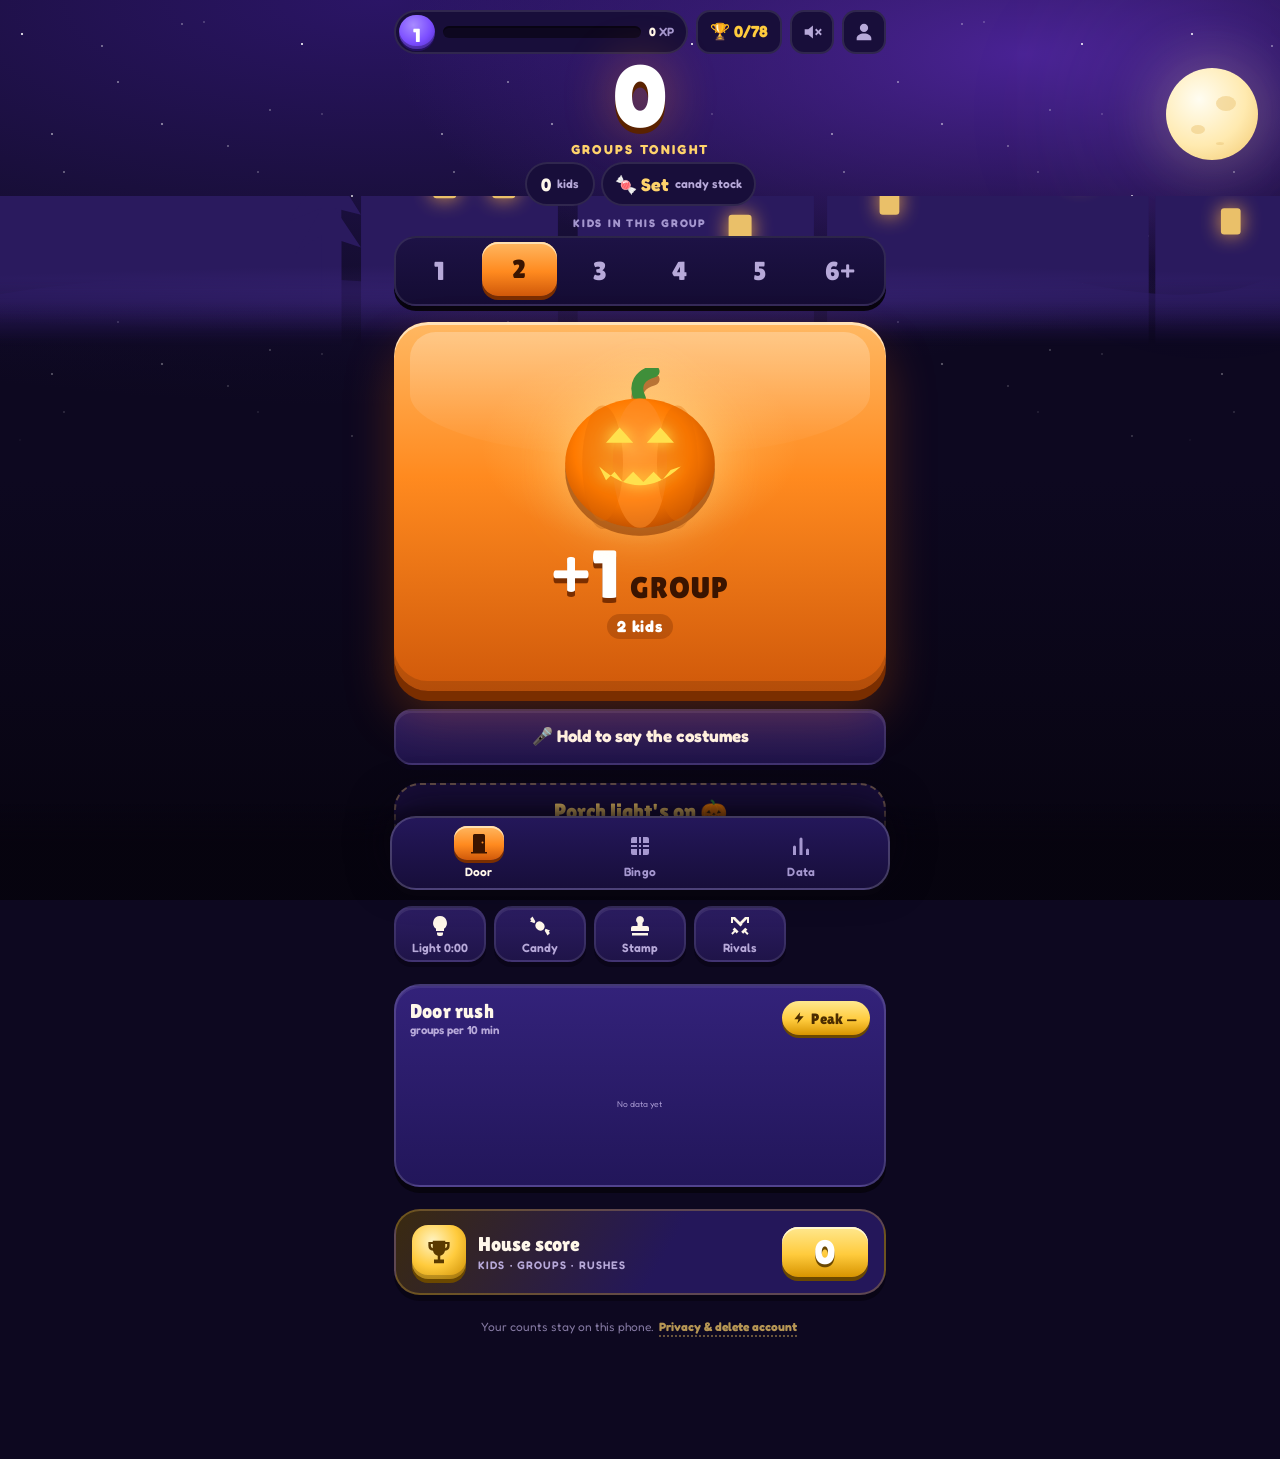
==== commit 6c2f49a9: "Deploy track-or-treat efb775d" ====
--- a/index.html
+++ b/index.html
@@ -19,8 +19,8 @@
     <meta name="apple-mobile-web-app-status-bar-style" content="black-translucent" />
     <title>Track or Treat</title>
     <style>html,body{color:#f5ecff;background:#120a1f}</style>
-    <script type="module" crossorigin src="./assets/index-BW9wScsM.js"></script>
-    <link rel="stylesheet" crossorigin href="./assets/index-BGJGv5Rg.css">
+    <script type="module" crossorigin src="./assets/index-BFjAZtfv.js"></script>
+    <link rel="stylesheet" crossorigin href="./assets/index-DgM4HMPo.css">
   </head>
   <body>
     <div id="app"></div>
--- a/assets/index-DgM4HMPo.css
+++ b/assets/index-DgM4HMPo.css
@@ -0,0 +1 @@
+:root{--bg:#120a1f;--panel:#1e1233;--panel2:#2a1a46;--ink:#f5ecff;--muted:#b9a8d6;--orange:#ff7a00;--orange2:#ffb057;--green:#5cff9d;--purple:#7c4dff;--danger:#ff4d6d;--c-common:#b9a8d6;--c-uncommon:#5cff9d;--c-rare:#4dc3ff;--c-epic:#c77dff;--c-legendary:#ffd23f;--lightningcss-light: ;--lightningcss-dark:initial;color-scheme:dark}[hidden]{display:none!important}*{box-sizing:border-box;-webkit-tap-highlight-color:transparent}html,body{background:var(--bg);color:var(--ink);margin:0;font:17px/1.35 system-ui,-apple-system,Segoe UI,Roboto,sans-serif}body{padding:env(safe-area-inset-top) env(safe-area-inset-right) env(safe-area-inset-bottom) env(safe-area-inset-left)}button,input,label.filebtn{font:inherit;color:inherit}button{cursor:pointer;touch-action:manipulation;-webkit-user-select:none;user-select:none;border:0}main{max-width:560px;margin:0 auto;padding:10px 12px 40px}h1,h2{margin:.6em 0 .3em}.small{font-size:.85rem}.warn{color:var(--orange2)}.row{gap:10px;margin:10px 0;display:flex}.row>*{flex:1}.row.wrap{flex-wrap:wrap}.row.wrap>*{flex:none}header{z-index:500;background:var(--bg);border-bottom:1px solid var(--panel2);position:sticky;top:0}nav{max-width:560px;margin:0 auto;display:flex}nav button{min-height:56px;color:var(--muted);background:0 0;border-bottom:4px solid #0000;flex:1;font-weight:700}nav button.on{color:var(--ink);border-bottom-color:var(--orange)}.picker{text-align:center;padding-top:6vh}.picker h1{font-size:2.3rem}.picker .tag{color:var(--orange2);margin-top:0;font-size:1.2rem}.mode{background:var(--panel);border:3px solid var(--panel2);border-radius:24px;flex-direction:column;justify-content:center;align-items:center;width:100%;min-height:28vh;margin:14px 0;font-size:1.6rem;font-weight:800;display:flex}.mode span{font-size:3.2rem}.mode small{color:var(--muted);font-size:1rem;font-weight:400}.mode:active{border-color:var(--orange)}.statrow{grid-template-columns:1.3fr 1fr 1fr 1.2fr;gap:6px;margin:8px 0;display:grid}.stat{background:var(--panel);border-radius:14px;flex-direction:column;justify-content:center;align-items:center;min-height:64px;padding:8px 4px;display:flex}.stat b{font-size:1.45rem;line-height:1.1}.stat.big b{color:var(--orange2);font-size:2.4rem}.household .statrow{grid-template-columns:1.7fr 1fr 1fr 1.2fr}.household .stat.big b{letter-spacing:-.03em;font-size:4rem}.stat span{color:var(--muted);font-size:.75rem}.sizes{grid-template-columns:repeat(6,1fr);gap:6px;display:grid}.size{background:var(--panel);border:3px solid #0000;border-radius:14px;min-height:60px;font-size:1.5rem;font-weight:800}.size.on{background:var(--panel2);border-color:var(--orange);color:var(--orange2)}.plus{background:radial-gradient(circle at 50% 35%, #ff9a3d, var(--orange) 60%, #c95400);color:#1a0b00;letter-spacing:.02em;border-radius:28px;flex-direction:column;justify-content:center;align-items:center;width:100%;min-height:41vh;margin:10px 0 0;font-size:2.6rem;font-weight:900;display:flex;box-shadow:0 8px #7a3300,0 0 40px #ff7a0055}.plus small{font-size:1.1rem;font-weight:700}.plus.treat{min-height:22vh;font-size:2rem}.undo,.secondary,.light,.danger,label.filebtn{background:var(--panel);border-radius:14px;justify-content:center;align-items:center;gap:6px;min-height:56px;padding:0 14px;font-weight:700;display:inline-flex}.undo:disabled{opacity:.4}.light.on{color:var(--orange2);box-shadow:inset 0 0 0 2px var(--orange2);background:#3d2a00}.danger{color:var(--danger);background:#3a0d18}.chip{background:var(--panel);border-radius:999px;justify-content:center;align-items:center;min-width:48px;min-height:48px;margin:3px;padding:6px 12px;font-size:.95rem;display:inline-flex}.chip.on{background:var(--orange);color:#1a0b00;font-weight:700}.tags{margin:8px 0}.tags .muted{font-size:.85rem;display:block}.card{background:var(--panel);border-radius:16px;margin:10px 0;padding:10px 12px}.cardhead{margin-bottom:4px;font-weight:700}.link{color:var(--orange2);background:0 0;min-width:48px;min-height:48px;padding:4px 8px;font-weight:700;-webkit-text-decoration:underline dotted;text-decoration:underline dotted}.link.big{font-size:1.6rem}.scorecard{justify-content:space-between;align-items:center;font-weight:700;display:flex}.chart{width:100%;height:auto;display:block}.chart .axis,.chart .muted{fill:var(--muted);font-size:10px}.chart .line{fill:none;stroke-width:3px}.chart .s0{stroke:var(--orange);fill:var(--orange)}.chart .s1{stroke:var(--green);fill:var(--green)}.chart .s2{stroke:var(--c-rare);fill:var(--c-rare)}.chart .s3{stroke:var(--c-epic);fill:var(--c-epic)}.chart path.line{fill:none}.chart .legend{stroke:none;font-size:11px}.xpbar{cursor:pointer;align-items:center;gap:8px;margin:6px 0;font-weight:800;display:flex}.xpbar .lv{background:var(--purple);border-radius:10px;padding:4px 10px}.xpbar .bar{background:var(--panel2);border-radius:8px;flex:1;height:14px;overflow:hidden}.xpbar .bar i{background:linear-gradient(90deg, var(--purple), var(--green));height:100%;display:block}#mapslot #map{background:#1a1a1a;border-radius:16px;height:28vh;min-height:200px;overflow:hidden}.leaflet-container{background:#222}.leaflet-control-attribution{font-size:10px}.pin{text-align:center;filter:drop-shadow(0 0 4px #000);font-size:24px;line-height:28px}.gpsline{color:var(--muted);justify-content:space-between;align-items:center;font-size:.85rem;display:flex}.gpscard p{margin:6px 0}.cta{background:var(--purple);color:#fff;flex-direction:column;gap:0;width:100%;margin-top:8px}.cta small{font-size:.8rem;font-weight:400}.gpsline b{color:var(--ink)}.dwell{border:2px solid var(--green)}#modal{z-index:1000;background:#000a;justify-content:center;align-items:flex-end;display:flex;position:fixed;inset:0}#modal[hidden]{display:none}.sheet{background:var(--bg);border-top:3px solid var(--orange);width:100%;max-width:560px;max-height:92vh;padding:12px 14px calc(14px + env(safe-area-inset-bottom));border-radius:22px 22px 0 0;overflow:auto}.sheet .close{width:100%;margin-top:12px}.sheet label{color:var(--muted);margin:10px 0;display:block}.sheet input{border:2px solid var(--panel2);background:var(--panel);border-radius:12px;width:100%;min-height:52px;margin-top:4px;padding:0 12px;font-size:1.1rem;display:block}.explain{font-size:1.1rem;line-height:1.5}.candygrid{grid-template-columns:repeat(3,1fr);gap:8px;display:grid}.candy{background:var(--panel);text-align:center;border:2px solid var(--c-common);border-radius:14px;flex-direction:column;justify-content:center;align-items:center;min-height:88px;padding:4px;font-size:.8rem;display:flex;position:relative}.candy .e{font-size:1.9rem}.candy .count{color:var(--orange2);position:absolute;top:4px;right:6px}.candy small{color:var(--muted)}.candy.unknown{opacity:.45;border-style:dashed}.r-uncommon{border-color:var(--c-uncommon)!important}.r-rare{border-color:var(--c-rare)!important}.r-epic{border-color:var(--c-epic)!important}.r-legendary{box-shadow:0 0 16px #ffd23f66;border-color:var(--c-legendary)!important}.pill{border:2px solid var(--c-common);border-radius:999px;padding:0 6px}.qr{border:6px solid var(--c-common);background:#fff;border-radius:16px;width:min(80vw,320px);margin:8px auto;padding:8px}.qr svg{width:100%;height:auto;display:block}.stampcard{background:var(--panel);border:3px solid var(--c-common);text-align:center;border-radius:16px;margin:8px 0;padding:10px}.stampcard.big{padding:24px 10px}.stampcard.big b{font-size:1.8rem;display:block}.stampcard .rar{color:var(--orange2);margin:4px 0 8px;font-weight:900}.badges{grid-template-columns:repeat(2,1fr);gap:8px;display:grid}.badge{background:var(--panel);opacity:.5;border-radius:14px;flex-direction:column;padding:10px;display:flex}.badge.on{opacity:1;border:2px solid var(--c-legendary)}.badge .e{font-size:1.8rem}.badge small{color:var(--muted)}.summary{text-align:center;border:3px solid var(--orange);background:linear-gradient(160deg,#2a1a46,#120a1f);border-radius:20px;padding:16px}.grid2{grid-template-columns:1fr 1fr;gap:8px;display:grid}.grid2 div{background:var(--panel);color:var(--muted);border-radius:12px;flex-direction:column;padding:8px;display:flex}.grid2 b{color:var(--ink);font-size:1.6rem}#scanvideo{background:#000;border-radius:14px;width:100%;max-height:40vh}#flash{z-index:2000;pointer-events:none;opacity:0;text-align:center;border:3px solid var(--orange);background:#000c;border-radius:24px;padding:16px 28px;transition:opacity .15s,transform .15s;position:fixed;top:38%;left:50%;transform:translate(-50%,-50%)scale(.6)}#flash.show{opacity:1;transform:translate(-50%,-50%)scale(1)}#flash b{color:var(--orange2);font-size:3.2rem;line-height:1.1;display:block}#flash.badge{border-color:var(--c-legendary)}#flash.badge b{color:var(--c-legendary);font-size:2.2rem}#flash.level{border-color:var(--purple);background:radial-gradient(circle,#7c4dffcc,#120a1fee 70%);border-radius:0;flex-direction:column;justify-content:center;align-items:center;display:flex;inset:0;transform:none}#flash.level b{color:#fff;text-shadow:0 0 24px var(--purple);font-size:4.2rem}#flash.level small{font-size:1.6rem}#flash.badge{padding:24px 28px}#flash.top{transform-origin:top;top:4px;transform:translate(-50%)scale(.75)}#flash.xp b{font-size:2rem}@media (prefers-reduced-motion:reduce){#flash,.plus:active{transition:none;transform:translate(-50%,-50%)}.plus:active{transform:none}}:root{--bg:#0b0619;--panel:#241448c7;--panel2:#462882a6;--edge:#b08cff47;--ink:#f6f0ff;--muted:#bcaee0;--orange:#ff7a00;--orange2:#ffb347;--slime:#7dff7a;--purple:#8b5cff;--display:"Creepster", "Fredoka", system-ui, sans-serif;--ui:"Fredoka", system-ui, -apple-system, "Segoe UI", Roboto, sans-serif}html,body{font-family:var(--ui);background:radial-gradient(120% 80% at 50% -10%,#2a1458 0%,#120a2a 45%,#0b0619 100%) fixed}button,input,label.filebtn{font-family:var(--ui)}h1,h2{font-family:var(--display);letter-spacing:.04em;color:var(--orange2);text-shadow:0 0 14px #ff7a0066;font-weight:400}h2{font-size:1.5rem}header{-webkit-backdrop-filter:blur(10px);backdrop-filter:blur(10px);border-bottom:1px solid var(--edge);background:#0b0619db}nav button{font-size:1rem;font-weight:600}nav button.on{color:var(--orange2);border-bottom-color:var(--orange);text-shadow:0 0 10px #ff7a0088}nav .snd{flex:0 0 56px;font-size:1.3rem}.picker .logo{filter:drop-shadow(0 0 30px #ff7a0099);animation:3s ease-in-out infinite bob}.picker h1{margin:.2em 0;font-size:3.4rem;line-height:1}.picker h1 span{color:var(--slime);text-shadow:0 0 12px #7dff7a88;font-size:.6em}.picker .tag{font-weight:600}.mode{border:2px solid var(--edge);font-family:var(--display);letter-spacing:.05em;color:var(--orange2);background:linear-gradient(160deg,#462882cc,#1e103ce6);font-size:2rem;font-weight:400;box-shadow:0 10px 30px #0008,inset 0 1px #fff2}.mode small{font-family:var(--ui);letter-spacing:0}.stat{background:var(--panel);border:1px solid var(--edge);-webkit-backdrop-filter:blur(8px);backdrop-filter:blur(8px);box-shadow:inset 0 1px #ffffff14,0 6px 18px #0006}.stat b{font-weight:700}.stat.big b{color:var(--orange2);text-shadow:0 0 16px #ff7a0099}.stat span{text-transform:uppercase;letter-spacing:.08em;font-size:.66rem;font-weight:600}.size{background:var(--panel);border:2px solid var(--edge);font-weight:700}.size.on{color:#2a0f00;background:linear-gradient(#ff9a3d,#ff7a00);border-color:#ffd29a;box-shadow:0 0 18px #ff7a0088}.undo,.secondary,.light,.danger,label.filebtn{background:var(--panel);border:1px solid var(--edge);-webkit-backdrop-filter:blur(8px);backdrop-filter:blur(8px);font-weight:600}.chip{background:var(--panel);border:1px solid var(--edge)}.chip.on{background:linear-gradient(#ff9a3d,#ff7a00);border-color:#ffd29a}.card{background:var(--panel);border:1px solid var(--edge);-webkit-backdrop-filter:blur(8px);backdrop-filter:blur(8px)}.cta{background:linear-gradient(#9d74ff,#6a3cf0);border:1px solid #c9b5ff;box-shadow:0 0 20px #8b5cff66}.plus{color:var(--orange2);background:radial-gradient(circle at 50% 30%,#3a1c66 0%,#1d0e3d 70%);border:3px solid #ff9a3d;position:relative;overflow:hidden;box-shadow:0 0 0 4px #ff7a0022,0 0 50px #ff7a0055,inset 0 -20px 60px #ff7a0033}.plus .pk{filter:drop-shadow(0 0 22px #ff9a3dcc);transition:transform .12s;display:block}.plus .plusword{font-family:var(--display);letter-spacing:.06em;text-shadow:0 0 18px #ff7a00;margin-top:4px;font-size:2.6rem;font-weight:400;line-height:1}.plus small{color:var(--ink);font-weight:600}.plus:active{transform:translateY(4px)scale(.98);box-shadow:0 0 80px #ff7a00aa,inset 0 -20px 60px #ff7a0066}.plus:active .pk{transform:scale(1.12)rotate(-4deg)}.plus.treat{border-radius:26px;flex-direction:row;gap:10px;height:104px;min-height:0}.plus.treat .plusword{font-size:2rem}.treater.hero #mapslot{z-index:0;position:fixed;inset:57px 0 0}.treater.hero #mapslot:after{content:"";pointer-events:none;z-index:450;background:radial-gradient(at 50% 45%,#0000 45%,#0b0619cc 100%);position:absolute;inset:0}.treater.hero #mapslot #map{background:#0d0a1c;border-radius:0;height:100%;min-height:0}.leaflet-container{font-family:var(--ui);background:#0d0a1c}.leaflet-tile-pane{filter:invert()hue-rotate(200deg)brightness(.62)contrast(1.25)saturate(.55)}.leaflet-control-attribution{color:var(--muted)!important;background:#0b0619b3!important}.leaflet-control-attribution a{color:var(--orange2)!important}.hud{z-index:400;pointer-events:none;max-width:560px;margin:0 auto;padding:8px 12px;position:fixed;left:0;right:0}.hud>*{pointer-events:auto}.hud-bottom{padding-bottom:calc(10px + env(safe-area-inset-bottom));background:linear-gradient(#0000,#0b0619e6 22%,#0b0619 100%);padding-top:34px;bottom:0}.hud-bottom .row{margin:8px 0 0}.hud-bottom .statrow{margin:0 0 8px}.hud .xpbar{background:var(--panel);border:1px solid var(--edge);-webkit-backdrop-filter:blur(8px);backdrop-filter:blur(8px);border-radius:999px;padding:4px 12px 4px 4px}.xpbar .lv{color:#fff;background:linear-gradient(#9d74ff,#6a3cf0);border-radius:999px;padding:6px 12px;font-weight:700}.xpbar .bar i{background:linear-gradient(90deg, #4bff9a, var(--slime));box-shadow:0 0 12px var(--slime)}.hud .gpsline{background:var(--panel);border:1px solid var(--edge);-webkit-backdrop-filter:blur(8px);backdrop-filter:blur(8px);border-radius:14px;margin-top:6px;padding:0 10px}.leaflet-marker-icon.pin,.leaflet-marker-icon.me{background:0 0;border:0}.jpin{filter:drop-shadow(0 0 10px var(--glow)) drop-shadow(0 0 3px var(--glow));animation:2.4s ease-in-out infinite bob,.45s cubic-bezier(.2,1.8,.4,1) pop-in}.jpin.r-legendary{animation:2.4s ease-in-out infinite bob,.45s cubic-bezier(.2,1.8,.4,1) pop-in,1.2s ease-in-out infinite glowpulse}.avatar{filter:drop-shadow(0 0 8px #a17bff);animation:1.8s ease-in-out infinite bob;position:relative}.avatar .ring{border:2px solid #a17bff;border-radius:50%;width:36px;height:12px;margin-left:-18px;animation:1.6s ease-out infinite ring;position:absolute;bottom:-6px;left:50%}.trail{filter:drop-shadow(0 0 4px #ff9a3d)}.seal{filter:drop-shadow(0 0 14px var(--glow));display:inline-block}.stampcard{background:linear-gradient(160deg,#462882e6,#140a2df2);border-width:3px;box-shadow:0 10px 30px #0008}.stampcard b{font-family:var(--display);letter-spacing:.04em;color:var(--ink);font-size:1.6rem;font-weight:400;display:block}.stampcard.r-legendary{background:linear-gradient(115deg,#3b2a00 0%,#6b4d00 30%,#ffd23f55 45%,#6b4d00 60%,#3b2a00 100%) 0 0/250% 100%;animation:3s linear infinite foil}.stampcard.slam .seal{animation:.55s cubic-bezier(.2,1.6,.4,1) both slam}.stampcard.slam{animation:.4s .4s both shake}.stampcard .rar{font-family:var(--display);letter-spacing:.08em;font-size:1.4rem}.candy{background:var(--panel)}.sheet{border-top:3px solid var(--orange);background:linear-gradient(#1c0f3c,#0b0619);box-shadow:0 -10px 40px #000a}#flash{border-color:var(--orange);background:#0b0619e0;box-shadow:0 0 40px #ff7a0066}#flash b{font-family:var(--display);letter-spacing:.05em;text-shadow:0 0 18px #ff7a00;font-weight:400}#flash.level b{font-family:var(--display)}.bit{z-index:2500;pointer-events:none;font-size:26px;animation:.85s cubic-bezier(.15,.7,.4,1) forwards fly;position:fixed;transform:translate(-50%,-50%)}@keyframes fly{to{transform:translate(calc(-50% + var(--dx)), calc(-50% + var(--dy))) rotate(var(--rot)) scale(.6);opacity:0}}@keyframes bob{0%,to{transform:translateY(0)}50%{transform:translateY(-4px)}}@keyframes pop-in{0%{transform:scale(0)translateY(10px)}}@keyframes glowpulse{50%{filter:drop-shadow(0 0 18px var(--glow)) drop-shadow(0 0 6px #fff)}}@keyframes ring{0%{opacity:1;transform:scale(.6)}to{opacity:0;transform:scale(2.2)}}@keyframes foil{to{background-position:0 0,240% 0}}@keyframes slam{0%{opacity:0;transform:scale(2.6)rotate(-30deg)}}@keyframes shake{10%,90%{transform:translate(-2px,1px)}20%,80%{transform:translate(4px,-2px)}30%,50%,70%{transform:translate(-6px,2px)}40%,60%{transform:translate(6px,-1px)}}@media (prefers-reduced-motion:reduce){.jpin,.avatar,.avatar .ring,.picker .logo,.stampcard,.stampcard .seal,.bit{animation:none!important}}#modal.top{align-items:flex-start}#modal.top .sheet{border-top:0;border-bottom:3px solid var(--orange);border-radius:0 0 22px 22px;max-height:66vh;padding-top:8px}#modal.top h2{margin:.2em 0}#modal.top .candygrid{grid-template-columns:repeat(4,1fr);gap:6px}#modal.top .candy{min-height:70px;font-size:.7rem}#modal.top .candy .e{font-size:1.5rem}#modal.top .close{margin-top:8px}nav button{font-size:.92rem}.bgrid{grid-template-columns:repeat(5,minmax(0,1fr));gap:5px;display:grid}.bsq{aspect-ratio:1;overflow-wrap:anywhere;-webkit-hyphens:auto;hyphens:auto;background:var(--panel);border:1px solid var(--edge);min-width:0;min-height:60px;color:var(--ink);border-radius:12px;flex-direction:column;justify-content:center;align-items:center;padding:3px;font-size:.68rem;font-weight:600;line-height:1.1;display:flex;overflow:hidden}.bsq.on{color:#2a0f00;background:radial-gradient(circle,#ff9a3d 0%,#c95400 100%);border-color:#ffd29a;box-shadow:0 0 14px #ff7a0088}.bsq.line{background:radial-gradient(circle,#9dffa0 0%,#2fae4a 100%);border-color:#d6ffd6;animation:1.4s ease-in-out infinite glowpulse;box-shadow:0 0 18px #7dff7aaa}.bsq.free small{font-family:var(--display);font-size:.8rem}.qr.small{width:min(60vw,220px)}.lobby .lobby-btn{background:var(--panel2);border:1px solid var(--edge);border-radius:14px;justify-content:center;align-items:center;gap:6px;width:100%;min-height:56px;margin:8px 0;padding:0 14px;font-size:1.05rem;font-weight:600;display:flex}.lobby .lobby-btn small{color:var(--muted);font-weight:400}.lobby .lobby-btn.primary{background:radial-gradient(circle at 50% 30%, #ff9a3d, var(--orange) 70%);color:#1a0b00;border:0;font-weight:700;box-shadow:0 5px #7a3300,0 0 24px #ff7a0044}.lobby .lobby-btn.danger{color:#ff8099;background:#3a0d18}.lobby .lobby-btn[aria-busy=true]{opacity:.6}.lobby .lobby-field{flex-direction:column;gap:4px;margin:8px 0;font-weight:600;display:flex}.lobby .lobby-field input{border:1px solid var(--edge);background:#0b0619;border-radius:12px;min-height:52px;padding:0 12px;font-size:1.1rem}.lobby .lobby-hero{text-align:center;padding:18px 14px}.lobby .lobby-title{font-family:var(--display);letter-spacing:.05em;color:var(--orange2);font-size:1.7rem;font-weight:400;display:block}.lobby .lobby-preview{text-align:center}.lobby .lobby-privacy{border-left:4px solid var(--slime);background:#0b0619aa;border-radius:8px;margin:4px 0 10px;padding:8px 10px}.lobby .lobby-msg{font-weight:600}.lobby .lobby-top{justify-content:space-between;align-items:center;display:flex}.lobby-chip{color:var(--slime);background:#10301a;border-radius:999px;padding:4px 12px;font-size:.85rem;font-weight:600;display:inline-block}.lobby-chip.off{color:var(--orange2);background:#3d2a00}.lobby .lobby-meter{border:1px solid var(--edge);background:#0b0619;border-radius:999px;height:18px;margin-top:6px;overflow:hidden}.lobby .lobby-meter i{background:linear-gradient(90deg, var(--slime), var(--orange2), var(--orange));height:100%;transition:width .4s;display:block;box-shadow:0 0 14px #ff7a0088}.lobby .lobby-rank{margin:10px 0;padding:0;list-style:none}.lobby .lobby-rank li{background:var(--panel);border:1px solid var(--edge);border-radius:14px;grid-template-columns:36px 1fr 56px 56px;align-items:center;gap:6px;min-height:60px;margin:6px 0;padding:6px 10px;display:grid}.lobby .lobby-rank li.me{border-color:var(--orange);box-shadow:0 0 16px #ff7a0044}.lobby .lobby-rank .pos{font-family:var(--display);color:var(--orange2);text-align:center;font-size:1.6rem}.lobby .lobby-rank li:first-child .pos{color:#ffd23f;text-shadow:0 0 12px #ffd23f88}.lobby .lobby-rank .who b{overflow-wrap:anywhere;font-size:1.1rem;display:block}.lobby .lobby-rank .who small{font-size:.8rem}.lobby .lobby-cos{white-space:nowrap;margin-right:4px}.lobby .lobby-rank .num{text-align:center}.lobby .lobby-rank .num b{font-size:1.4rem;line-height:1;display:block}.lobby .lobby-rank .num small{color:var(--muted);font-size:.7rem}.lobby .lobby-cols{grid-template-columns:1.6fr 1fr;gap:8px;display:grid}.lobby .lobby-cols .card{margin:0}.lobby .lobby-ticker,.lobby .lobby-bingo{margin:6px 0 0;padding:0;font-size:.92rem;list-style:none}.lobby .lobby-ticker li{border-bottom:1px dashed var(--edge);overflow-wrap:anywhere;padding:4px 0}.lobby .lobby-bingo li{overflow-wrap:anywhere;justify-content:space-between;gap:6px;padding:4px 0;display:flex}.lobby .lobby-bingo b{color:var(--slime)}.lobby .lobby-share summary{cursor:pointer;align-items:center;min-height:48px;font-weight:600;display:flex}.lobby .lobby-invite{border-top:1px dashed var(--edge);margin-top:6px;padding-top:6px}#lobby-toast{z-index:2100;border:2px solid var(--slime);opacity:0;pointer-events:none;text-align:center;background:#0b0619f0;border-radius:16px;max-width:min(92vw,480px);padding:12px 18px;font-weight:600;transition:opacity .2s,transform .2s;position:fixed;bottom:24px;left:50%;transform:translate(-50%,20px)}#lobby-toast.show{opacity:1;transform:translate(-50%)}@media (prefers-reduced-motion:reduce){#lobby-toast,.lobby .lobby-meter i{transition:none}}:root{--gem-bronze:#e08a4a;--gem-silver:#cfd8ff;--gem-gold:#ffc94a;--label:#b9a6e0;--spring:cubic-bezier(.2, 1.6, .4, 1)}main h2{font-family:var(--ui);letter-spacing:.12em;text-transform:uppercase;color:var(--label);text-shadow:none;font-size:13px;font-weight:600}.sheet h2{text-shadow:none}.summary h2,.stampcard .rar,.stampcard:not(.slam) b,.bsq.free small,.mode{font-family:var(--ui);letter-spacing:.01em;font-weight:700}.plus .plusword{font-family:var(--ui);letter-spacing:.04em;text-shadow:none;font-weight:700}#flash b{font-family:var(--ui);text-shadow:none;font-weight:700}#flash.level b,#flash.badge b{font-family:var(--display);font-weight:400}.stat b,.grid2 b,.xpbar,.count,.doorhud,.trophy em,.link.big,#flash:not(.level):not(.badge) b{font-family:var(--ui);font-variant-numeric:tabular-nums;font-weight:700}.seclabel{letter-spacing:.12em;text-transform:uppercase;color:var(--label);margin:16px 0 6px;font-size:13px;font-weight:600}nav button.on,.stat.big b,.picker h1 span{text-shadow:none}.size.on,.cta,.bsq.on,.hud .xpbar .bar i{box-shadow:none}.doorhud{gap:8px;margin:4px 0 2px;display:flex}.doorlv{min-height:40px;color:var(--ink);background:#0b0619cc;border-radius:999px;flex:1;align-items:center;gap:8px;padding:3px 12px 3px 3px;display:flex}.doorlv .lv{background:linear-gradient(#9d74ff,#6a3cf0);border-radius:999px;padding:5px 11px;font-size:.9rem}.doorlv .bar{background:#ffffff1a;border-radius:999px;flex:1;height:8px;overflow:hidden}.doorlv .bar i{background:linear-gradient(90deg, #4bff9a, var(--slime));height:100%;transition:width .5s var(--spring);border-radius:999px;display:block}.doorlv .xp{color:var(--label);font-size:.85rem}.doorlv .xp b{color:var(--ink)}.trophybtn{min-width:76px;min-height:40px;color:var(--gem-gold);background:#0b0619cc;border-radius:999px;padding:0 12px;font-size:.95rem}.popnum{animation:popnum .42s var(--spring);display:inline-block}.xpfly{z-index:2600;pointer-events:none;font:700 1.5rem/1 var(--ui);font-variant-numeric:tabular-nums;color:var(--slime);text-shadow:0 2px #0008;animation:.9s cubic-bezier(.2,.8,.3,1) forwards xpfly;position:fixed;transform:translate(-50%)}body.moment-on .xpfly,body.moment-on #flash{opacity:0!important}@keyframes popnum{0%{transform:scale(1)}35%{transform:scale(1.32)}to{transform:scale(1)}}@keyframes xpfly{0%{opacity:0;transform:translate(-50%,10px)scale(.7)}20%{opacity:1;transform:translate(-50%,-10px)scale(1.1)}to{opacity:0;transform:translate(-50%,-110px)scale(1)}}.t-bronze{--gem:var(--gem-bronze)}.t-silver{--gem:var(--gem-silver)}.t-gold{--gem:var(--gem-gold)}.medal{background:radial-gradient(circle at 35% 30%, #fff8 0%, var(--gem) 30%, color-mix(in srgb, var(--gem) 45%, #000) 100%);border-radius:50%;place-items:center;width:58px;height:58px;display:grid;box-shadow:inset 0 -4px #0005,inset 0 2px #fff6}.medal .e{font-size:1.9rem;line-height:1}.trophies{grid-template-columns:repeat(3,1fr);gap:8px;display:grid}.trophy{text-align:center;background:radial-gradient(circle at 50% 30%, color-mix(in srgb, var(--gem) 22%, transparent), transparent 70%), #150b2c;border-radius:16px;flex-direction:column;align-items:center;gap:3px;padding:12px 6px 10px;display:flex;position:relative}.trophy:after{content:"";background:#00000080;border-radius:4px;height:4px;position:absolute;bottom:0;left:12%;right:12%}.trophy b{font-size:.85rem;line-height:1.1}.trophy small{color:var(--muted);font-size:.68rem;line-height:1.2}.trophy em{color:var(--gem);font-size:.7rem;font-style:normal}.trophy .gem{background:var(--gem);border-radius:2px;width:10px;height:10px;position:absolute;top:7px;right:8px;transform:rotate(45deg)}.trophy.locked{background:#120a24}.trophy.locked .medal{background:#1d1236;box-shadow:inset 0 2px 6px #000a}.trophy.locked .gem{background:#fff2}.trophy.locked em{color:var(--muted);opacity:.6}#moment{z-index:3000;pointer-events:none;background:radial-gradient(circle at 50% 42%, color-mix(in srgb, var(--gem) 30%, #0b0619cc), #000d 72%);justify-content:center;align-items:center;animation:.18s ease-out fadein;display:flex;position:fixed;inset:0}#moment[hidden]{display:none}#moment .rays{background:repeating-conic-gradient(from 0deg, color-mix(in srgb, var(--gem) 26%, transparent) 0deg 8deg, transparent 8deg 22deg);width:160vmax;height:160vmax;margin:-80vmax 0 0 -80vmax;animation:14s linear infinite spin;position:absolute;top:42%;left:50%;-webkit-mask:radial-gradient(circle,#000 0,#0000 45%);mask:radial-gradient(circle,#000 0,#0000 45%)}#moment .mbox{text-align:center;padding:0 24px;position:relative}#moment .kicker{font:600 13px/1 var(--ui);letter-spacing:.18em;text-transform:uppercase;color:var(--gem)}#moment .medal.big{width:132px;height:132px;box-shadow:inset 0 -8px 0 #0005, inset 0 4px 0 #fff6, 0 0 60px color-mix(in srgb, var(--gem) 70%, transparent);animation:medaldrop .62s var(--spring) both;margin:18px auto 14px}#moment .medal.big .e{font-size:4.2rem}#moment .medal .num{font:700 3.6rem/1 var(--ui);font-variant-numeric:tabular-nums;color:#2a1600}#moment .mtitle{font-family:var(--display);letter-spacing:.04em;color:var(--ink);font-size:2.8rem;line-height:1;animation:.4s .25s both rise}#moment .mdesc{color:var(--muted);margin-top:8px;font-weight:600;animation:.4s .35s both rise}#moment .hint{letter-spacing:.12em;text-transform:uppercase;color:#fff6;margin-top:26px;font-size:.8rem}#moment.milestone .mtitle{color:var(--gem-gold);font-size:3.6rem}#moment.milestone .medal.big{width:160px;height:160px;animation:medaldrop .7s var(--spring) both, wobble .5s .7s both}@keyframes medaldrop{0%{transform:translateY(-70vh)scale(.6)rotate(-25deg)}70%{transform:translateY(0)scale(1.08)rotate(4deg)}to{transform:none}}@keyframes wobble{30%{transform:rotate(-6deg)scale(1.04)}60%{transform:rotate(4deg)}}@keyframes rise{0%{opacity:0;transform:translateY(14px)}}@keyframes fadein{0%{opacity:0}}@keyframes spin{to{transform:rotate(360deg)}}.ticker{margin:8px 0;padding:0;list-style:none;overflow:hidden}.tick{background:#0b0619cc;border-radius:999px;align-items:center;gap:8px;margin:4px 0;padding:6px 12px;font-size:.92rem;display:flex}.tick .e{font-size:1.15rem}.tick.new{animation:tickin .45s var(--spring) both;animation-delay:calc(var(--i) * 60ms)}@keyframes tickin{0%{opacity:0;transform:translate(-60%)}}@media (prefers-reduced-motion:reduce){.popnum,.xpfly,.tick.new,#moment,#moment .rays,#moment .medal.big,#moment .mtitle,#moment .mdesc{animation:none!important}.xpfly{display:none}}.rivals-btn{border:2px solid var(--orange);width:100%;margin-top:8px}.rv-title{font-family:var(--display);letter-spacing:.04em}.rv-note{color:var(--green);font-weight:600;animation:.4s both rise}.rv-me .rv-stats{margin:6px 0}.rv-privacy{border-left:3px solid var(--orange);padding-left:8px}.rv-share{width:100%}.rv-list{gap:6px;margin:0;padding:0;list-style:none;display:grid}.rv-row{background:#150b2c;border-radius:14px;grid-template-columns:2rem 1fr auto 2rem;align-items:center;gap:8px;padding:8px 10px;animation:.35s both rise;display:grid}.rv-row.me{background:color-mix(in srgb, var(--orange) 18%, #150b2c)}.rv-row.lead{box-shadow:0 0 0 2px var(--c-legendary), 0 0 18px color-mix(in srgb, var(--c-legendary) 40%, transparent)}.rv-rank{text-align:center;font-weight:700}.rv-who{overflow-wrap:anywhere;flex-direction:column;min-width:0;display:flex}.rv-who em{color:var(--muted);font-size:.8rem;font-style:normal}.rv-who small,.rv-kids small{color:var(--muted);font-size:.72rem}.rv-kids{flex-direction:column;align-items:flex-end;display:flex}.rv-kids b{font-variant-numeric:tabular-nums;font-size:1.4rem}.rv-x{min-height:32px}.rv-race{margin:8px 0}.rv-cl{margin-bottom:2px;font-weight:600}.rv-lane{grid-template-columns:6.5rem 1fr 2.4rem;align-items:center;gap:6px;margin:3px 0;font-size:.85rem;display:grid}.rv-ln{text-overflow:ellipsis;white-space:nowrap;color:var(--muted);overflow:hidden}.rv-lane.me .rv-ln{color:var(--orange2)}.rv-bar{background:#ffffff14;border-radius:6px;height:12px;position:relative;overflow:hidden}.rv-bar:after{content:"";width:var(--w);background:linear-gradient(90deg, var(--purple), var(--c-epic));border-radius:6px;animation:.7s cubic-bezier(.2,.8,.3,1) both rvgrow;position:absolute;inset:0 auto 0 0}.rv-lane.me .rv-bar:after{background:linear-gradient(90deg, var(--orange), var(--orange2))}.rv-bar.bingo:after{background:linear-gradient(90deg, #2bb673, var(--green))}.rv-lane b{text-align:right;font-variant-numeric:tabular-nums}@keyframes rvgrow{0%{width:0}}@media (prefers-reduced-motion:reduce){.rv-row,.rv-note,.rv-bar:after{animation:none}}.bpats{align-items:center;gap:6px;margin:10px 0 4px}.bpat{pointer-events:none;opacity:.6}.bpat.done{opacity:1}.bcpick{gap:6px;max-height:34vh;margin-bottom:10px;overflow-y:auto}.bctyped{overflow-wrap:anywhere;padding-left:18px}.bsq.slam{animation:.38s cubic-bezier(.2,1.6,.4,1) both bslam}.bsq.sweep{animation:bsweep .7s var(--d,0s) ease-out both, glowpulse 1.4s .8s ease-in-out infinite}@keyframes bslam{0%{opacity:.2;transform:scale(1.9)rotate(-14deg)}60%{opacity:1;transform:scale(.92)rotate(2deg)}to{transform:none}}@keyframes bsweep{0%{filter:brightness();box-shadow:0 0 #7dff7a00}40%{filter:brightness(1.9);transform:scale(1.08);box-shadow:0 0 34px #b6ffb4}to{filter:none;transform:none}}#bsuggest{z-index:2500;border:2px solid var(--orange);background:#160b2ef2;border-radius:16px;padding:10px 12px;animation:.15s ease-out fadein;position:fixed;top:8px;left:8px;right:8px;box-shadow:0 8px 30px #000a}#bsuggest[hidden]{display:none}#bsuggest .bsug-h{margin-bottom:6px;font-weight:700}#bsuggest .row{gap:6px}#bingo-moment{z-index:3100;pointer-events:none;background:radial-gradient(circle at 50% 45%,#2fae4a55,#000c 70%);flex-direction:column;justify-content:center;align-items:center;display:flex;position:fixed;inset:0}#bingo-moment[hidden]{display:none}#bingo-moment .bm-word{font-family:var(--display);color:#b6ffb4;text-shadow:0 0 30px #2fae4a,0 0 8px #fff;letter-spacing:.06em;font-size:4.4rem}#bingo-moment .bm-sub{color:var(--ink);margin-top:6px;font-weight:700}#bingo-moment.go{animation:.18s ease-out fadein}#bingo-moment.go .bm-word{animation:.55s cubic-bezier(.2,1.6,.4,1) both bslam}@media (prefers-reduced-motion:reduce){.bsq.slam,.bsq.sweep,#bsuggest,#bingo-moment.go,#bingo-moment.go .bm-word{animation:none!important}}.dictate{margin:8px 0 0}.dictate .mic{-webkit-user-select:none;user-select:none;-webkit-touch-callout:none;width:100%}.dictate .mic.on{background:#5a0d0d;border-color:#ff5a5a;animation:1s ease-in-out infinite micpulse;box-shadow:0 0 0 3px #ff5a5a66}@keyframes micpulse{50%{box-shadow:0 0 0 8px #ff5a5a22}}@media (prefers-reduced-motion:reduce){.dictate .mic.on{animation:none}}.dchips{flex-wrap:wrap;display:flex}.dchip{gap:6px}.dchip.on .link{color:inherit}.dbingo{flex-wrap:wrap;align-items:center;gap:4px;margin:6px 0;display:flex}:root{--gem-legendary:#ff7af0;--foil:linear-gradient(115deg, #ff7af0 0%, #ffd23f 22%, #7dff7a 40%, #6ad7ff 58%, #b38bff 76%, #ff7af0 100%)}.t-legendary{--gem:var(--gem-legendary)}.t-legendary .medal{background:radial-gradient(circle at 35% 30%, #fffc 0%, transparent 38%), var(--foil);background-size:100% 100%,220% 220%}.trophy.t-legendary.on{background:linear-gradient(#150b2ccc, #150b2ccc) padding-box, var(--foil) border-box;background-size:100% 100%,240% 240%;border:2px solid #0000;animation:4s linear infinite foil}.trophy.t-legendary .gem,.tierct.t-legendary .gem{background:var(--foil)}.tiers{flex-wrap:wrap;gap:8px;margin:2px 0 10px;display:flex}.tierct{font:700 .8rem/1 var(--ui);font-variant-numeric:tabular-nums;color:var(--gem);background:#0b0619cc;border-radius:999px;align-items:center;gap:6px;padding:4px 10px;display:inline-flex}.tierct .gem{background:var(--gem);border-radius:2px;width:9px;height:9px;display:inline-block;transform:rotate(45deg)}.trophy .pbar{background:#ffffff14;border-radius:999px;width:82%;height:6px;margin-top:3px;display:block;overflow:hidden}.trophy .pbar i{background:var(--gem);border-radius:999px;min-width:0;height:100%;display:block}.trophy.t-legendary .pbar i{background:var(--foil)}.trophy .pnum{font:700 .66rem/1 var(--ui);font-variant-numeric:tabular-nums;color:var(--muted)}.trophy .sflag{font:700 .56rem/1 var(--ui);letter-spacing:.1em;text-transform:uppercase;color:var(--label);position:absolute;top:5px;left:7px}.trophy.secret .medal{background:#1d1236;box-shadow:inset 0 2px 6px #000a}.trophy.secret .medal .e{filter:brightness(0)opacity(.5)}#moment.toast{inset:auto 0;top:max(10px, env(safe-area-inset-top));animation:toastin .32s var(--spring) both;background:0 0;align-items:flex-start}#moment.toast .mbox{text-align:left;border:2px solid var(--gem);background:#0b0619f0;border-radius:999px;align-items:center;gap:12px;padding:10px 18px 10px 10px;display:flex;box-shadow:0 8px 24px #0009}#moment.toast .medal{width:44px;height:44px}#moment.toast .medal .e{font-size:1.5rem}#moment.toast .kicker{font-size:10px}#moment.toast .mtitle{font-family:var(--ui);margin-top:3px;font-size:1.1rem;font-weight:700;animation:none}#moment.toast .mdesc{margin-top:2px;font-size:.8rem;animation:none}@keyframes toastin{0%{transform:translateY(-120%)}}#moment.legendary{background:radial-gradient(circle at 50% 42%, color-mix(in srgb, var(--gem) 40%, #0b0619dd), #000e 75%)}#moment.legendary .rays2{opacity:.7;background:repeating-conic-gradient(from 11deg,#ffd23f40 0deg 5deg,#0000 5deg 18deg);animation:9s linear infinite reverse spin}#moment.legendary .medal.big{width:184px;height:184px;animation:medaldrop .75s var(--spring) both, wobble .6s .75s both, foilshift 3s linear infinite;box-shadow:inset 0 -8px #0005,inset 0 4px #fff8,0 0 90px #ff7af0aa,0 0 160px #ffd23f66}#moment.legendary .medal.big .e{font-size:5.4rem}#moment.legendary .mtitle{background:var(--foil);color:#0000;background-size:200% 100%;-webkit-background-clip:text;background-clip:text;font-size:3.4rem}#moment.legendary .kicker{color:#ffd23f;font-size:15px}@keyframes foilshift{to{background-position:0 0,220% 0}}@media (prefers-reduced-motion:reduce){.trophy.t-legendary.on,#moment.toast,#moment.legendary .rays2,#moment.legendary .medal.big{animation:none!important}}#moment .malso{color:var(--label);margin-top:10px;font-size:.85rem;font-weight:600;animation:.4s .45s both rise}@media (prefers-reduced-motion:reduce){#moment .malso{animation:none}}.leaflet-pane,.leaflet-tile,.leaflet-marker-icon,.leaflet-marker-shadow,.leaflet-tile-container,.leaflet-pane>svg,.leaflet-pane>canvas,.leaflet-zoom-box,.leaflet-image-layer,.leaflet-layer{position:absolute;top:0;left:0}.leaflet-container{overflow:hidden}.leaflet-tile,.leaflet-marker-icon,.leaflet-marker-shadow{-webkit-user-select:none;user-select:none;-webkit-user-drag:none}.leaflet-tile::selection{background:0 0}.leaflet-safari .leaflet-tile{image-rendering:-webkit-optimize-contrast}.leaflet-safari .leaflet-tile-container{-webkit-transform-origin:0 0;width:1600px;height:1600px}.leaflet-marker-icon,.leaflet-marker-shadow{display:block}.leaflet-container .leaflet-overlay-pane svg{max-width:none!important;max-height:none!important}.leaflet-container .leaflet-marker-pane img,.leaflet-container .leaflet-shadow-pane img,.leaflet-container .leaflet-tile-pane img,.leaflet-container img.leaflet-image-layer,.leaflet-container .leaflet-tile{width:auto;padding:0;max-width:none!important;max-height:none!important}.leaflet-container img.leaflet-tile{mix-blend-mode:plus-lighter}.leaflet-container.leaflet-touch-zoom{-ms-touch-action:pan-x pan-y;touch-action:pan-x pan-y}.leaflet-container.leaflet-touch-drag{-ms-touch-action:pinch-zoom;touch-action:none;touch-action:pinch-zoom}.leaflet-container.leaflet-touch-drag.leaflet-touch-zoom{-ms-touch-action:none;touch-action:none}.leaflet-container{-webkit-tap-highlight-color:transparent}.leaflet-container a{-webkit-tap-highlight-color:#33b5e566}.leaflet-tile{filter:inherit;visibility:hidden}.leaflet-tile-loaded{visibility:inherit}.leaflet-zoom-box{box-sizing:border-box;z-index:800;width:0;height:0}.leaflet-overlay-pane svg{-moz-user-select:none}.leaflet-pane{z-index:400}.leaflet-tile-pane{z-index:200}.leaflet-overlay-pane{z-index:400}.leaflet-shadow-pane{z-index:500}.leaflet-marker-pane{z-index:600}.leaflet-tooltip-pane{z-index:650}.leaflet-popup-pane{z-index:700}.leaflet-map-pane canvas{z-index:100}.leaflet-map-pane svg{z-index:200}.leaflet-vml-shape{width:1px;height:1px}.lvml{behavior:url(#default#VML);display:inline-block;position:absolute}.leaflet-control{z-index:800;pointer-events:visiblePainted;pointer-events:auto;position:relative}.leaflet-top,.leaflet-bottom{z-index:1000;pointer-events:none;position:absolute}.leaflet-top{top:0}.leaflet-right{right:0}.leaflet-bottom{bottom:0}.leaflet-left{left:0}.leaflet-control{float:left;clear:both}.leaflet-right .leaflet-control{float:right}.leaflet-top .leaflet-control{margin-top:10px}.leaflet-bottom .leaflet-control{margin-bottom:10px}.leaflet-left .leaflet-control{margin-left:10px}.leaflet-right .leaflet-control{margin-right:10px}.leaflet-fade-anim .leaflet-popup{opacity:0;transition:opacity .2s linear}.leaflet-fade-anim .leaflet-map-pane .leaflet-popup{opacity:1}.leaflet-zoom-animated{transform-origin:0 0}svg.leaflet-zoom-animated{will-change:transform}.leaflet-zoom-anim .leaflet-zoom-animated{-webkit-transition:-webkit-transform .25s cubic-bezier(0,0,.25,1);-moz-transition:-moz-transform .25s cubic-bezier(0,0,.25,1);transition:transform .25s cubic-bezier(0,0,.25,1)}.leaflet-zoom-anim .leaflet-tile,.leaflet-pan-anim .leaflet-tile{transition:none}.leaflet-zoom-anim .leaflet-zoom-hide{visibility:hidden}.leaflet-interactive{cursor:pointer}.leaflet-grab{cursor:-webkit-grab;cursor:-moz-grab;cursor:grab}.leaflet-crosshair,.leaflet-crosshair .leaflet-interactive{cursor:crosshair}.leaflet-popup-pane,.leaflet-control{cursor:auto}.leaflet-dragging .leaflet-grab,.leaflet-dragging .leaflet-grab .leaflet-interactive,.leaflet-dragging .leaflet-marker-draggable{cursor:move;cursor:-webkit-grabbing;cursor:-moz-grabbing;cursor:grabbing}.leaflet-marker-icon,.leaflet-marker-shadow,.leaflet-image-layer,.leaflet-pane>svg path,.leaflet-tile-container{pointer-events:none}.leaflet-marker-icon.leaflet-interactive,.leaflet-image-layer.leaflet-interactive,.leaflet-pane>svg path.leaflet-interactive,svg.leaflet-image-layer.leaflet-interactive path{pointer-events:visiblePainted;pointer-events:auto}.leaflet-container{outline-offset:1px;background:#ddd}.leaflet-container a{color:#0078a8}.leaflet-zoom-box{background:#ffffff80;border:2px dotted #38f}.leaflet-container{font-family:Helvetica Neue,Arial,Helvetica,sans-serif;font-size:.75rem;line-height:1.5}.leaflet-bar{border-radius:4px;box-shadow:0 1px 5px #000000a6}.leaflet-bar a{text-align:center;color:#000;background-color:#fff;border-bottom:1px solid #ccc;width:26px;height:26px;line-height:26px;text-decoration:none;display:block}.leaflet-bar a,.leaflet-control-layers-toggle{background-position:50%;background-repeat:no-repeat;display:block}.leaflet-bar a:hover,.leaflet-bar a:focus{background-color:#f4f4f4}.leaflet-bar a:first-child{border-top-left-radius:4px;border-top-right-radius:4px}.leaflet-bar a:last-child{border-bottom:none;border-bottom-right-radius:4px;border-bottom-left-radius:4px}.leaflet-bar a.leaflet-disabled{cursor:default;color:#bbb;background-color:#f4f4f4}.leaflet-touch .leaflet-bar a{width:30px;height:30px;line-height:30px}.leaflet-touch .leaflet-bar a:first-child{border-top-left-radius:2px;border-top-right-radius:2px}.leaflet-touch .leaflet-bar a:last-child{border-bottom-right-radius:2px;border-bottom-left-radius:2px}.leaflet-control-zoom-in,.leaflet-control-zoom-out{text-indent:1px;font:700 18px Lucida Console,Monaco,monospace}.leaflet-touch .leaflet-control-zoom-in,.leaflet-touch .leaflet-control-zoom-out{font-size:22px}.leaflet-control-layers{background:#fff;border-radius:5px;box-shadow:0 1px 5px #0006}.leaflet-control-layers-toggle{background-image:url([data-uri]);width:36px;height:36px}.leaflet-retina .leaflet-control-layers-toggle{background-image:url([data-uri]);background-size:26px 26px}.leaflet-touch .leaflet-control-layers-toggle{width:44px;height:44px}.leaflet-control-layers .leaflet-control-layers-list,.leaflet-control-layers-expanded .leaflet-control-layers-toggle{display:none}.leaflet-control-layers-expanded .leaflet-control-layers-list{display:block;position:relative}.leaflet-control-layers-expanded{color:#333;background:#fff;padding:6px 10px 6px 6px}.leaflet-control-layers-scrollbar{padding-right:5px;overflow:hidden scroll}.leaflet-control-layers-selector{margin-top:2px;position:relative;top:1px}.leaflet-control-layers label{font-size:1.08333em;display:block}.leaflet-control-layers-separator{border-top:1px solid #ddd;height:0;margin:5px -10px 5px -6px}.leaflet-default-icon-path{background-image:url([data-uri])}.leaflet-container .leaflet-control-attribution{background:#fffc;margin:0}.leaflet-control-attribution,.leaflet-control-scale-line{color:#333;padding:0 5px;line-height:1.4}.leaflet-control-attribution a{text-decoration:none}.leaflet-control-attribution a:hover,.leaflet-control-attribution a:focus{text-decoration:underline}.leaflet-attribution-flag{width:1em;height:.6669em;vertical-align:baseline!important;display:inline!important}.leaflet-left .leaflet-control-scale{margin-left:5px}.leaflet-bottom .leaflet-control-scale{margin-bottom:5px}.leaflet-control-scale-line{white-space:nowrap;box-sizing:border-box;text-shadow:1px 1px #fff;background:#fffc;border:2px solid #777;border-top:none;padding:2px 5px 1px;line-height:1.1}.leaflet-control-scale-line:not(:first-child){border-top:2px solid #777;border-bottom:none;margin-top:-2px}.leaflet-control-scale-line:not(:first-child):not(:last-child){border-bottom:2px solid #777}.leaflet-touch .leaflet-control-attribution,.leaflet-touch .leaflet-control-layers,.leaflet-touch .leaflet-bar{box-shadow:none}.leaflet-touch .leaflet-control-layers,.leaflet-touch .leaflet-bar{background-clip:padding-box;border:2px solid #0003}.leaflet-popup{text-align:center;margin-bottom:20px;position:absolute}.leaflet-popup-content-wrapper{text-align:left;border-radius:12px;padding:1px}.leaflet-popup-content{min-height:1px;margin:13px 24px 13px 20px;font-size:1.08333em;line-height:1.3}.leaflet-popup-content p{margin:1.3em 0}.leaflet-popup-tip-container{pointer-events:none;width:40px;height:20px;margin-top:-1px;margin-left:-20px;position:absolute;left:50%;overflow:hidden}.leaflet-popup-tip{pointer-events:auto;width:17px;height:17px;margin:-10px auto 0;padding:1px;transform:rotate(45deg)}.leaflet-popup-content-wrapper,.leaflet-popup-tip{color:#333;background:#fff;box-shadow:0 3px 14px #0006}.leaflet-container a.leaflet-popup-close-button{text-align:center;color:#757575;background:0 0;border:none;width:24px;height:24px;font:16px/24px Tahoma,Verdana,sans-serif;text-decoration:none;position:absolute;top:0;right:0}.leaflet-container a.leaflet-popup-close-button:hover,.leaflet-container a.leaflet-popup-close-button:focus{color:#585858}.leaflet-popup-scrolled{overflow:auto}.leaflet-oldie .leaflet-popup-content-wrapper{-ms-zoom:1}.leaflet-oldie .leaflet-popup-tip{-ms-filter:"progid:DXImageTransform.Microsoft.Matrix(M11=0.70710678, M12=0.70710678, M21=-0.70710678, M22=0.70710678)";width:24px;filter:progid:DXImageTransform.Microsoft.Matrix(M11=.707107, M12=.707107, M21=-.707107, M22=.707107);margin:0 auto}.leaflet-oldie .leaflet-control-zoom,.leaflet-oldie .leaflet-control-layers,.leaflet-oldie .leaflet-popup-content-wrapper,.leaflet-oldie .leaflet-popup-tip{border:1px solid #999}.leaflet-div-icon{background:#fff;border:1px solid #666}.leaflet-tooltip{color:#222;white-space:nowrap;-webkit-user-select:none;user-select:none;pointer-events:none;background-color:#fff;border:1px solid #fff;border-radius:3px;padding:6px;position:absolute;box-shadow:0 1px 3px #0006}.leaflet-tooltip.leaflet-interactive{cursor:pointer;pointer-events:auto}.leaflet-tooltip-top:before,.leaflet-tooltip-bottom:before,.leaflet-tooltip-left:before,.leaflet-tooltip-right:before{pointer-events:none;content:"";background:0 0;border:6px solid #0000;position:absolute}.leaflet-tooltip-bottom{margin-top:6px}.leaflet-tooltip-top{margin-top:-6px}.leaflet-tooltip-bottom:before,.leaflet-tooltip-top:before{margin-left:-6px;left:50%}.leaflet-tooltip-top:before{border-top-color:#fff;margin-bottom:-12px;bottom:0}.leaflet-tooltip-bottom:before{border-bottom-color:#fff;margin-top:-12px;margin-left:-6px;top:0}.leaflet-tooltip-left{margin-left:-6px}.leaflet-tooltip-right{margin-left:6px}.leaflet-tooltip-left:before,.leaflet-tooltip-right:before{margin-top:-6px;top:50%}.leaflet-tooltip-left:before{border-left-color:#fff;margin-right:-12px;right:0}.leaflet-tooltip-right:before{border-right-color:#fff;margin-left:-12px;left:0}@media print{.leaflet-control{-webkit-print-color-adjust:exact;-moz-print-color-adjust:exact;print-color-adjust:exact}}@font-face{font-family:Creepster;font-style:normal;font-display:swap;font-weight:400;src:url(./creepster-latin-400-normal-DnKpM-ys.woff2)format("woff2"),url(./creepster-latin-400-normal-DFidaany.woff)format("woff")}@font-face{font-family:Fredoka;font-style:normal;font-display:swap;font-weight:400;src:url(./fredoka-latin-400-normal-17JuUzdy.woff2)format("woff2"),url(./fredoka-latin-400-normal-DbXSrOeS.woff)format("woff")}@font-face{font-family:Fredoka;font-style:normal;font-display:swap;font-weight:600;src:url(./fredoka-latin-600-normal-C4zohCW5.woff2)format("woff2"),url(./fredoka-latin-600-normal-CcrEjrB4.woff)format("woff")}@font-face{font-family:Fredoka;font-style:normal;font-display:swap;font-weight:700;src:url(./fredoka-latin-700-normal-BOIZVyIN.woff2)format("woff2"),url(./fredoka-latin-700-normal-C8FeHd3X.woff)format("woff")}@font-face{font-family:Lilita One;font-style:normal;font-display:swap;font-weight:400;src:url(./lilita-one-latin-400-normal-87r-Z-Re.woff2)format("woff2"),url(./lilita-one-latin-400-normal-DXkechA3.woff)format("woff")}:root{--night-0:#07040f;--night-1:#0d0820;--night-2:#170e36;--night-3:#23164d;--glass:#180e3a;--glass-hi:#ffffff0f;--line:#ffffff1a;--line-2:#ffffff2e;--ink:#fff7ea;--muted:#b7a9d9;--label:#a597cf;--pump:#ff8a1f;--pump-hi:#ffb862;--pump-d:#d0590a;--pump-lip:#7a2e00;--pump-ink:#3a1400;--grape:#7b4dff;--grape-hi:#a88bff;--grape-d:#4a26b8;--grape-lip:#24105f;--slime:#8dff6a;--slime-d:#33c22e;--slime-lip:#155e00;--candle:#ffd36b;--gold:#ffcb3d;--gold-lip:#6b4800;--rose:#ff4f86;--rose-lip:#7a0a32;--danger:#ff6b86;--bg:var(--night-1);--panel:var(--glass);--panel2:var(--night-3);--edge:var(--line);--orange:var(--pump);--orange2:var(--pump-hi);--purple:var(--grape);--green:var(--slime);--emoji:"Apple Color Emoji", "Segoe UI Emoji", "Noto Color Emoji";--display:"Lilita One", "Fredoka", system-ui, sans-serif, var(--emoji);--ui:"Fredoka", system-ui, -apple-system, "Segoe UI", Roboto, sans-serif, var(--emoji);--r-sm:12px;--r-md:18px;--r-lg:26px;--lip:5px;--spring:cubic-bezier(.2, 1.6, .4, 1);--ease-out:cubic-bezier(.2, .8, .3, 1);--dock-h:74px}html,body{background:var(--night-1);font-family:var(--ui);color:var(--ink)}body{overflow-x:hidden}#app{z-index:1;position:relative}::selection{background:var(--pump);color:var(--pump-ink)}button:focus-visible,input:focus-visible{outline:3px solid var(--candle);outline-offset:3px}#scene{z-index:0;pointer-events:none;position:fixed;inset:0;overflow:hidden}#scene .sky{background:radial-gradient(70% 40% at 80% 6%, #4a2394 0%, transparent 70%), radial-gradient(120% 60% at 30% 0%, #2b1566 0%, #170e36 45%, var(--night-1) 75%);position:absolute;inset:0}#scene .stars{opacity:.8;background-image:radial-gradient(1.6px 1.6px at 22px 34px,#fff 50%,#0000),radial-gradient(1px 1px at 118px 82px,#fffc 50%,#0000),radial-gradient(1.4px 1.4px at 302px 44px,#fff 50%,#0000),radial-gradient(1px 1px at 228px 146px,#fff9 50%,#0000),radial-gradient(1px 1px at 64px 172px,#fffa 50%,#0000),radial-gradient(1.5px 1.5px at 352px 196px,#fffc 50%,#0000),radial-gradient(1px 1px at 182px 24px,#fff9 50%,#0000),radial-gradient(1px 1px at 270px 110px,#fff8 50%,#0000);background-size:390px 240px;animation:4s ease-in-out infinite alternate twinkle;position:absolute;inset:0 0 50%}#scene .stars.s2{opacity:.45;background-position:140px 90px;animation-duration:6s;animation-delay:-2s}#scene .moon{width:92px;height:92px;right:22px;top:calc(env(safe-area-inset-top) + 68px);background:radial-gradient(circle at 36% 34%,#fffdf2,#ffeab0 55%,#f1c66a);border-radius:50%;position:absolute;box-shadow:0 0 50px 14px #ffe6a330,0 0 160px 70px #8b5cff22}#scene .moon i{opacity:.6;background:#efcd84;border-radius:50%;width:20px;height:15px;position:absolute;top:28px;left:50px;box-shadow:-28px 26px 0 -3px #efcd84,-6px 40px 0 -6px #efcd84}#scene .bat{fill:#0b0618;opacity:.85;width:30px;position:absolute}#scene .b1{animation:19s linear infinite batfly;top:140px;left:-40px}#scene .b2{width:20px;animation:27s linear 6s infinite batfly;top:92px;left:-40px}#scene .hills,#scene .street{width:100%;position:absolute;left:0}#scene .hills{top:calc(env(safe-area-inset-top) + 230px);fill:#1f1248;height:110px}#scene .street{top:calc(env(safe-area-inset-top) + 196px);height:150px}#scene .street .h,#scene .street .t{fill:#2a1a5e}#scene .street .w{fill:#ffd36b;opacity:.9;filter:drop-shadow(0 0 3px #ffb347)}#scene .street .lit{fill:#ffe39a;opacity:0;animation:5s step-end infinite flicker}#scene .fog{left:0;right:0;top:calc(env(safe-area-inset-top) + 300px);background:linear-gradient(180deg, #1f124800 0%, #1a0f3e 12%, var(--night-1) 34%, var(--night-0) 100%);position:absolute;bottom:0}#scene .fog:before{content:"";background:radial-gradient(closest-side,#8b5cff22,#0000);border-radius:50%;height:70px;animation:14s ease-in-out infinite alternate drift;position:absolute;top:-36px;left:-20%;right:-20%}main{max-width:520px;padding:calc(env(safe-area-inset-top) + 10px) 14px calc(var(--dock-h) + 36px + env(safe-area-inset-bottom));position:relative}main:not(.v-household):not(.v-treater){padding-top:calc(env(safe-area-inset-top) + 66px)}.corner{z-index:600;top:calc(env(safe-area-inset-top) + 10px);gap:8px;display:flex;position:absolute;right:max(14px,50% - 246px)}.corner .snd{background:var(--glass);border:2px solid var(--line);width:44px;height:44px;min-height:0;color:var(--muted);border-radius:14px;flex:none;place-items:center;padding:0;display:grid}.corner .snd[aria-pressed=true]{color:var(--candle)}header{z-index:700;-webkit-backdrop-filter:none;backdrop-filter:none;padding:0 10px calc(10px + env(safe-area-inset-bottom));pointer-events:none;background:0 0;border:0;position:fixed;inset:auto 0 0}nav.dock{pointer-events:auto;max-width:500px;height:var(--dock-h);border:2px solid var(--line-2);background:linear-gradient(#24175a,#170e3a);border-radius:26px;align-items:stretch;margin:0 auto;padding:0 6px;display:flex;box-shadow:0 6px #07040f,0 -12px 40px #07040fcc}nav.dock .tab{min-height:0;color:var(--label);font:600 12px/1 var(--ui);letter-spacing:.02em;text-shadow:none;background:0 0;border:0;flex-direction:column;flex:1;justify-content:center;align-items:center;gap:3px;padding:0;display:flex}nav.dock .ti{width:50px;height:34px;transition:transform .25s var(--spring), background .2s;border-radius:13px;place-items:center;display:grid}nav.dock .tab.on{color:var(--ink);border:0}nav.dock .tab.on .ti{background:linear-gradient(180deg, var(--pump-hi), var(--pump) 55%, var(--pump-d));color:var(--pump-ink);box-shadow:inset 0 2px 0 #ffe0b0, 0 3px 0 var(--pump-lip);transform:translateY(-3px)}nav.dock .tab:active .ti{transform:translateY(0)scale(.92)}.secondary,.undo,.light,.danger,label.filebtn,.lobby .lobby-btn,.tool{border-radius:var(--r-md);border:2px solid var(--line);box-shadow:inset 0 2px 0 #ffffff14, 0 var(--lip) 0 #0a0519;color:var(--ink);-webkit-backdrop-filter:none;backdrop-filter:none;background:linear-gradient(#2c1d63,#1f1449);font-weight:600;transition:transform 80ms,box-shadow 80ms}.secondary:active,.undo:active:not(:disabled),.light:active,.danger:active,.lobby .lobby-btn:active,.tool:active:not(:disabled){transform:translateY(4px);box-shadow:inset 0 2px #ffffff14,0 1px #0a0519}.cta,.lobby .lobby-btn.primary{background:linear-gradient(180deg, var(--pump-hi), var(--pump) 55%, var(--pump-d));color:var(--pump-ink);box-shadow:inset 0 2px 0 #ffe0b0, 0 var(--lip) 0 var(--pump-lip);border:0;font-weight:700}.danger,.lobby .lobby-btn.danger{color:var(--danger);background:linear-gradient(#4a1630,#33101f)}.card{background:var(--glass);border:2px solid var(--line);border-radius:var(--r-lg);padding:14px;box-shadow:0 6px #07040f99}.cardhead{font:700 15px/1.2 var(--ui);color:var(--ink)}.link{color:var(--candle);text-underline-offset:4px;border:0;min-height:44px;padding:4px 2px;-webkit-text-decoration:underline dotted #ffd36b88;text-decoration:underline dotted #ffd36b88;text-decoration-thickness:2px}main h2{font:400 30px/1.05 var(--display);letter-spacing:.01em;text-transform:none;color:var(--ink);text-shadow:0 3px 0 var(--grape-lip);margin:0 0 6px}.muted{color:var(--muted)}.household .doorhud{gap:8px;margin:0 104px 0 0}.doorlv{background:var(--glass);border:2px solid var(--line);min-height:44px;padding:3px 12px 3px 3px}.doorlv .lv{color:#fff;background:radial-gradient(circle at 40% 30%, var(--grape-hi), var(--grape) 55%, var(--grape-d));min-width:36px;height:34px;box-shadow:inset 0 -3px 0 #0004, 0 2px 0 var(--grape-lip);border-radius:999px;place-items:center;padding:0 9px;font-size:0;display:grid}.doorlv .lv b{font:400 19px/1 var(--display)}.doorlv .bar{background:#0007;height:12px;box-shadow:inset 0 2px #0006}.doorlv .bar i{background:linear-gradient(180deg, #d4ffbd, var(--slime) 50%, var(--slime-d))}.doorlv .xp{white-space:nowrap;font-size:12px;font-weight:600}.trophybtn{background:var(--glass);border:2px solid var(--line);min-width:0;min-height:44px;color:var(--gold);border-radius:14px;padding:0 12px;font-weight:700}.household .statrow{flex-wrap:wrap;justify-content:center;gap:8px;margin:2px 0 12px;display:flex}.household .stat{background:linear-gradient(#24175a,#1a1042);background:var(--glass);border:2px solid var(--line);min-height:44px;box-shadow:none;border-radius:999px;flex-direction:row;gap:6px;padding:6px 14px}.household .stat b{font:700 18px/1 var(--ui);font-variant-numeric:tabular-nums;color:var(--ink)}.household .stat span{font:600 12px/1 var(--ui);letter-spacing:0;text-transform:none;color:var(--muted)}.household .stat.big{-webkit-backdrop-filter:none;backdrop-filter:none;background:0 0;border:0;flex-direction:column;flex:0 0 100%;gap:0;min-height:0;padding:0}.household .stat.big b{font:400 100px/.92 var(--display);letter-spacing:0;color:#fff;text-shadow:0 6px #5a2200,0 0 50px #ff8a1f77}.household .stat.big span{font:700 13px/1 var(--ui);letter-spacing:.18em;text-transform:uppercase;color:var(--candle);margin-top:6px}.household .stat.big span:after{content:" tonight"}.household .stat.unset{display:none}.household .stat[data-testid=stat-left].nostock b{color:var(--candle)}.sizes-l{text-align:center;font:700 11px/1 var(--ui);letter-spacing:.16em;text-transform:uppercase;color:var(--label);margin:0 0 7px}.household .sizes{border:2px solid var(--line);background:linear-gradient(#1d1245,#140c33);border-radius:22px;gap:6px;padding:6px;box-shadow:0 5px #07040f}.household .size{min-height:54px;color:var(--muted);font:400 26px/1 var(--display);box-shadow:none;transition:transform .2s var(--spring);background:0 0;border:0;border-radius:16px}.household .size.on{background:linear-gradient(180deg, var(--pump-hi), var(--pump) 55%, var(--pump-d));color:var(--pump-ink);box-shadow:inset 0 2px 0 #ffe0b0, 0 4px 0 var(--pump-lip);transform:translateY(-2px)}.household .size:active{transform:scale(.92)}.household .plus{color:#fff;background:linear-gradient(180deg, var(--pump-hi) 0%, var(--pump) 46%, var(--pump-d) 100%);height:150px;min-height:0;box-shadow:inset 0 3px 0 #ffe2b8, inset 0 -8px 0 #0002, 0 10px 0 var(--pump-lip), 0 24px 44px #ff6a0040;transform-origin:50% 100%;border:0;border-radius:34px;flex-direction:row;gap:10px;margin:46px 0 0;padding:0 18px 0 6px;transition:transform 70ms,box-shadow 70ms;position:relative;overflow:visible}.household .plus:before{content:"";pointer-events:none;background:linear-gradient(#ffffff38,#fff0);border-radius:26px 26px 50% 50%;height:44%;position:absolute;inset:10px 14px auto}.household .plus .pk{filter:drop-shadow(0 8px #7a2e0099)drop-shadow(0 0 24px #ffd36b66);flex:none;align-self:flex-start;width:138px;height:138px;margin-top:-58px;transition:transform .12s}.household .plus .plusword{font:700 14px/1 var(--ui);letter-spacing:.22em;color:var(--pump-ink);text-shadow:none;margin:0;display:block}.household .plus .plusword b{font:400 84px/.86 var(--display);letter-spacing:0;color:#fff;text-shadow:0 5px 0 var(--pump-lip);margin-bottom:4px;display:block}.household .plus{text-align:left;grid-template-rows:auto auto;grid-template-columns:138px 1fr;align-content:center;justify-items:start;column-gap:8px;display:grid}.household .plus .pk{grid-row:1/span 2}.household .plus small{font:700 16px/1.2 var(--ui);color:#fff;opacity:1;background:#7a2e0055;border-radius:999px;margin-top:6px;padding:3px 10px}.household .plus.squash{animation:squash .42s var(--ease-out)}.household .plus.squash .pk{animation:pkhop .5s var(--spring)}.tools{grid-template-columns:repeat(5,1fr);gap:8px;margin:20px 0 0;display:grid}.tool{min-height:52px;font:600 12.5px/1 var(--ui);color:var(--muted);flex-direction:column;justify-content:center;align-items:center;gap:4px;padding:6px 2px;display:flex}.tool .ic{color:var(--ink)}.tool:disabled{opacity:.4}.tool.light.on{color:var(--candle);background:linear-gradient(#5a3b00,#3d2700);border-color:#ffd36b88}.tool.light.on .ic{color:var(--candle);filter:drop-shadow(0 0 6px var(--candle))}.tool [data-live]{font-variant-numeric:tabular-nums}.sync-chip,[data-testid=sync-chip]{width:-moz-fit-content;width:fit-content;margin:18px auto -6px;display:block}.whowas{border-radius:var(--r-lg);background:var(--glass);border:2px solid var(--line);grid-template-columns:repeat(20,1fr);gap:7px;margin:14px 0 0;padding:12px;display:grid}.whowas .panelhead{grid-column:1/-1;justify-content:space-between;align-items:baseline;margin:0 4px 3px;display:flex}.whowas .panelhead b{font:400 21px/1 var(--display)}.whowas .panelhead span{color:var(--muted);font-size:12px;font-weight:600}.whowas .chip{min-width:0;color:var(--muted);font:600 12px/1.1 var(--ui);transition:transform .18s var(--spring);background:#ffffff0c;border:2px solid #ffffff12;border-radius:16px;margin:0;box-shadow:0 3px #07040f}.whowas .chip i{font-style:normal}.whowas .chip.cos{flex-direction:column;grid-column:span 5;gap:5px;min-height:74px;padding:6px 2px}.whowas .chip.cos i{font-size:28px;line-height:1}.whowas .chip.mini{flex-direction:column;grid-column:span 4;gap:2px;min-height:44px;padding:4px 2px;font-size:11px}.whowas .chip.mini i{font-size:17px;line-height:1}.whowas .chip.on{background:linear-gradient(180deg, var(--grape-hi), var(--grape) 55%, var(--grape-d));color:#fff;box-shadow:0 3px 0 var(--grape-lip);border-color:#cdbcff;transform:translateY(-2px)}.whowas .chip:active{transform:scale(.94)}.coach{text-align:center;border-radius:var(--r-lg);background:var(--glass);border:2px dashed #ffd36b55;flex-direction:column;align-items:center;gap:6px;margin:18px 0 0;padding:16px 18px;display:flex}.coach b{font:400 22px/1 var(--display);color:var(--candle)}.coach span{color:var(--muted);font-size:14.5px;font-weight:600;line-height:1.4}.household .card{margin:14px 0 0}.household .scorecard{font:700 16px/1 var(--ui)}.household .scorecard .link.big{font:400 34px/1 var(--display);color:var(--gold);text-shadow:0 3px 0 var(--gold-lip);border:0}.privacyline{text-align:center;margin:16px 6px 0}.chart .axis,.chart .muted{fill:var(--label)}#combo{z-index:2400;left:50%;top:calc(env(safe-area-inset-top) + 64px);pointer-events:none;background:linear-gradient(180deg, #ff7aa3, var(--rose) 55%, #d81b60);box-shadow:inset 0 2px 0 #ffc2d6, 0 5px 0 var(--rose-lip), 0 0 40px #ff4f8666;color:#fff;opacity:0;border-radius:14px;align-items:baseline;gap:6px;padding:7px 18px 9px;display:flex;position:fixed;transform:translate(-50%,-20px)rotate(-4deg)scale(.6)}#combo b{font:400 28px/1 var(--display);letter-spacing:.04em;text-shadow:0 3px 0 var(--rose-lip)}#combo span{font:400 34px/1 var(--display);color:#ffe3ec;text-shadow:0 3px 0 var(--rose-lip)}#combo.show{animation:comboin 1.6s var(--spring) forwards}#combo.hot{background:linear-gradient(180deg, #ffe27a, var(--gold) 55%, #e09400);box-shadow:inset 0 2px 0 #fff3c2, 0 5px 0 var(--gold-lip), 0 0 50px #ffcb3d88}#combo.hot b,#combo.hot span{color:#fff;text-shadow:0 3px 0 var(--gold-lip)}#flash{border:2px solid var(--line-2);background:linear-gradient(#2c1d63,#1a1040);border-radius:22px;padding:12px 24px;box-shadow:0 6px #07040f,0 20px 50px #000a}#flash b{font:400 50px/1 var(--display);color:#fff;text-shadow:0 4px 0 var(--grape-lip);letter-spacing:0}#flash small{color:var(--muted);font-weight:600}body.shake main,body.shake #scene .street{animation:.5s cubic-bezier(.36,.07,.19,.97) shake}.bit{filter:drop-shadow(0 3px #0006);font-size:30px}.xpfly{font:400 34px/1 var(--display);color:var(--slime);text-shadow:0 3px 0 var(--slime-lip), 0 0 20px #8dff6a66}#moment{background:radial-gradient(circle at 50% 42%, color-mix(in srgb, var(--gem) 34%, #0d0820dd), #07040ff0 70%)}#moment .kicker{font:700 13px/1 var(--ui);letter-spacing:.22em;color:var(--candle)}#moment .medal .num{font:400 64px/1 var(--display);color:#5a3a00}#moment .mtitle{font:400 34px/1 var(--display);letter-spacing:.01em;color:#fff;background:linear-gradient(180deg, #ff7aa3, var(--rose) 55%, #d81b60);box-shadow:inset 0 2px 0 #ffc2d6, 0 5px 0 var(--rose-lip);text-shadow:0 3px 0 var(--rose-lip);border-radius:14px;margin-top:-8px;padding:8px 26px 10px;display:inline-block;position:relative}#moment.milestone .mtitle{color:#fff;background:linear-gradient(180deg, #ffe27a, var(--gold) 55%, #e09400);box-shadow:inset 0 2px 0 #fff3c2, 0 5px 0 var(--gold-lip);text-shadow:0 3px 0 var(--gold-lip);font-size:40px}#moment .mdesc{color:var(--candle);margin-top:16px;font-weight:700}#moment .hint{color:#ffffff70;font-weight:700}#modal{background:#07040fb3}.sheet{background:linear-gradient(180deg, #24175a, #140c33 40%, var(--night-1));border:2px solid var(--line-2);animation:sheetup .32s var(--ease-out);border-bottom:0;border-radius:30px 30px 0 0;padding-top:24px;position:relative;box-shadow:0 -20px 60px #000c}.sheet:before{content:"";background:#ffffff30;border-radius:9px;width:44px;height:5px;margin-left:-22px;position:absolute;top:9px;left:50%}.sheet h2{font:400 28px/1.1 var(--display);color:var(--ink);text-shadow:0 3px 0 var(--grape-lip);letter-spacing:.01em;margin-top:4px}.sheet .close{min-height:56px}#modal.top .sheet{border:2px solid var(--line-2);animation:sheetdown .32s var(--ease-out);border-top:0;border-radius:0 0 30px 30px}#modal.top .sheet:before{top:auto;bottom:9px}.trophysheet .trophies{gap:10px}.trophy{background:radial-gradient(circle at 50% 28%, color-mix(in srgb, var(--gem) 28%, transparent), transparent 70%), #1d1342;border:2px solid var(--line);border-radius:20px;box-shadow:0 4px #07040f}.trophy:after{display:none}.trophy.locked{background:#120b29;border-style:solid}.medal{box-shadow:inset 0 -5px 0 #0004, inset 0 3px 0 #fff7, 0 4px 0 color-mix(in srgb, var(--gem) 35%, #000)}.trophy.locked .medal{box-shadow:inset 0 3px 8px #000a}.trophy b{font:400 15px/1.1 var(--display);letter-spacing:.01em}.bingo>p.muted{font-weight:600}.bgrid{border-radius:var(--r-lg);border:2px solid var(--line-2);background:linear-gradient(#2c1b66,#1a0f40);gap:6px;padding:10px;box-shadow:0 8px #07040f,inset 0 2px #ffffff14}.bsq{-webkit-hyphens:manual;hyphens:manual;overflow-wrap:normal;word-break:normal;letter-spacing:-.01em;color:#dccff9;min-height:0;font:600 9.6px/1.08 var(--ui);transition:transform .2s var(--spring);background:#ffffff0e;border:0;border-radius:13px;box-shadow:0 3px #0a0519}.bsq:active{transform:scale(.9)}.bsq.on{background:linear-gradient(180deg, var(--pump-hi), var(--pump) 55%, var(--pump-d));color:var(--pump-ink);box-shadow:inset 0 2px 0 #ffe0b0, 0 3px 0 var(--pump-lip)}.bsq.line{background:linear-gradient(180deg, #d4ffbd, var(--slime) 50%, var(--slime-d));color:#0e3a00;box-shadow:inset 0 2px 0 #f0ffe6, 0 3px 0 var(--slime-lip);border:0;animation:none}.bsq.free{color:var(--candle);background:radial-gradient(circle,#4a2394,#1d1045)}.bsq.free small{font:400 12px/1 var(--display);letter-spacing:.06em}.bingo .row{margin-top:18px}.bingo .row .secondary{min-height:56px}.lobby .lobby-title{font:400 32px/1.05 var(--display);color:var(--ink);text-shadow:0 3px 0 var(--grape-lip);letter-spacing:.01em}.lobby .lobby-btn{min-height:58px}.lobby .lobby-field input,.sheet input{border:2px solid var(--line-2);background:#0d0820;border-radius:14px;min-height:54px}.lobby-chip{color:var(--slime);background:#133a10;border:2px solid #8dff6a44;font-weight:700}.lobby-chip:before{content:"";background:var(--slime);width:8px;height:8px;box-shadow:0 0 8px var(--slime);vertical-align:1px;border-radius:50%;margin-right:6px;animation:1.4s ease-in-out infinite live;display:inline-block}.lobby-chip.off:before{background:var(--pump-hi);box-shadow:none;animation:none}.lobby .lobby-meter{background:#0008;border:0;height:16px;box-shadow:inset 0 2px #0008}.lobby .lobby-meter i{background:linear-gradient(90deg, var(--slime), var(--candle), var(--pump));box-shadow:none}.lobby .lobby-rank li{background:var(--glass);border:2px solid var(--line);border-radius:20px;grid-template-columns:42px 1fr 58px 58px;min-height:64px;box-shadow:0 4px #07040f}.lobby .lobby-rank li.me{border-color:var(--pump);background:linear-gradient(90deg, #ff8a1f26, var(--glass));box-shadow:0 4px 0 var(--pump-lip)}.lobby .lobby-rank .pos{font:400 24px/1 var(--display);color:var(--muted);border-radius:50%;place-items:center;width:36px;height:36px;display:grid}.lobby .lobby-rank li:first-child .pos{color:#5a3a00;background:radial-gradient(circle at 40% 30%, #fff3c2, var(--gold) 55%, #c98a00);box-shadow:0 3px 0 var(--gold-lip);text-shadow:none}.lobby .lobby-rank li:nth-child(2) .pos{color:#2a2f55;background:radial-gradient(circle at 40% 30%,#fff,#c9d0f5 55%,#8790c0);box-shadow:0 3px #4a5180}.lobby .lobby-rank li:nth-child(3) .pos{color:#4a1e00;background:radial-gradient(circle at 40% 30%,#ffd9b8,#e0844a 55%,#9a5020);box-shadow:0 3px #5a2a08}.lobby .lobby-rank .who b{font:400 19px/1.1 var(--display);letter-spacing:.01em}.lobby .lobby-rank .num b{font:400 26px/1 var(--display)}.lobby .lobby-rank .num small{font-weight:600}.lobby .lobby-ticker li{background:#ffffff08;border-bottom:0;border-radius:12px;margin:5px 0;padding:7px 10px;font-weight:600}.lobby .lobby-bingo li{padding:6px 4px;font-weight:600}.lobby .lobby-bingo b{font:400 20px/1 var(--display)}.podium{justify-content:center;align-items:flex-end;gap:8px;margin:18px 0 14px;display:flex}.podium .pod{text-align:center;flex-direction:column;flex:1;align-items:center;min-width:0;max-width:116px;display:flex}.podium .housesvg{filter:drop-shadow(0 0 16px #ffd36b44);width:64px;height:57px;margin-bottom:-3px}.podium .blk{color:#fff;border-radius:16px 16px 8px 8px;flex-direction:column;align-items:center;width:100%;padding-top:10px;display:flex}.podium .blk b{font:400 34px/1 var(--display);color:#2a1600;text-shadow:0 2px #fff8}.podium .p2 .blk b,.podium .p2 .blk small{color:#262b52}.podium .p3 .blk b,.podium .p3 .blk small{color:#3a1500}.podium .p1 .blk small{color:#5a3a00}.podium .blk small{font:700 11px/1 var(--ui);letter-spacing:.08em;text-transform:uppercase;opacity:.85;margin-top:2px}.podium .nm{font:700 13.5px/1.15 var(--ui);overflow-wrap:anywhere;max-width:100%;margin-top:8px}.podium .pod.me .nm{color:var(--pump-hi)}.podium .p1 .blk{background:linear-gradient(180deg, #ffe88f, var(--gold) 55%, #c98a00);height:118px;box-shadow:inset 0 2px 0 #fff6cf, 0 6px 0 var(--gold-lip);color:#fff}.podium .p2 .blk{background:linear-gradient(#f3f5ff,#bcc4ef 55%,#8790c0);height:92px;box-shadow:inset 0 2px #fff,0 6px #4a5180}.podium .p3 .blk{background:linear-gradient(#ffd0a8,#e0844a 55%,#9a5020);height:72px;box-shadow:inset 0 2px #ffe8d6,0 6px #5a2a08}.podium.rise .pod{animation:podrise .6s var(--spring) both}.podium.rise .p1{animation-delay:.12s}.podium.rise .p3{animation-delay:.2s}.hud-bottom{bottom:calc(var(--dock-h) + 10px + env(safe-area-inset-bottom))}.treater.hero #mapslot{top:0}.hud-top{top:calc(env(safe-area-inset-top) + 62px)}@keyframes squash{0%{transform:translateY(8px)scaleY(.92)}35%{transform:translateY(-4px)scaleY(1.04)}65%{transform:translateY(1px)scaleY(.99)}to{transform:none}}@keyframes pkhop{0%{transform:scale(.9,1.1)}40%{transform:translateY(-16px)rotate(-6deg)scale(1.08)}to{transform:none}}@keyframes comboin{0%{opacity:0;transform:translate(-50%,-20px)rotate(-4deg)scale(.4)}14%{opacity:1;transform:translate(-50%)rotate(-4deg)scale(1.15)}24%{transform:translate(-50%)rotate(-4deg)scale(1)}80%{opacity:1;transform:translate(-50%)rotate(-4deg)scale(1)}to{opacity:0;transform:translate(-50%,-14px)rotate(-4deg)scale(.9)}}@keyframes sheetup{0%{opacity:.4;transform:translateY(40px)}}@keyframes sheetdown{0%{opacity:.4;transform:translateY(-40px)}}@keyframes podrise{0%{opacity:0;transform:translateY(40px)scaleY(.6)}}@keyframes twinkle{to{opacity:.35}}@keyframes batfly{0%{transform:translate(0)}25%{transform:translate(140px,-20px)}50%{transform:translate(260px,10px)}to{transform:translate(520px,-30px)}}@keyframes drift{to{transform:translate(12%)}}@keyframes flicker{0%,to{opacity:0}40%{opacity:.9}43%{opacity:.3}46%{opacity:.9}80%{opacity:0}}@keyframes live{50%{opacity:.35}}@media (prefers-reduced-motion:reduce){#scene .stars,#scene .bat,#scene .fog:before,#scene .street .lit,.podium .pod,.sheet,.lobby-chip:before{animation:none!important}#scene .bat{display:none}.household .plus.squash,.household .plus.squash .pk,body.shake main,body.shake #scene .street{animation:none!important}#combo.show{opacity:1;animation:none;transform:translate(-50%)rotate(-4deg)}nav.dock .ti,.household .size,.whowas .chip,.bsq{transition:none}}.stat,.card,.undo,.secondary,.light,.danger,label.filebtn,.hud .xpbar,.hud .gpsline{-webkit-backdrop-filter:none!important;backdrop-filter:none!important}.lobby .lobby-cos{color:var(--muted);margin-right:6px;font-size:12.5px;font-weight:600}.lobby .lobby-rank .who small{flex-wrap:wrap;display:flex}.lobby .lobby-roles,.lobby .lobby-share{margin-top:14px}#scene .moon{transition:transform .5s var(--ease-out), opacity .5s;transform-origin:100% 0}body:not([data-view=household]) #scene .moon{opacity:.55;transform:scale(.6)translate(10px,-40px)}#flash{top:calc(env(safe-area-inset-top) + 150px);background:linear-gradient(#3a2580,#22145a);border:2px solid #ffffff30}#flash.show{animation:flashpop .5s var(--spring)}@keyframes flashpop{0%{transform:translate(-50%,-30%)scale(.3)rotate(-8deg)}60%{transform:translate(-50%,-50%)scale(1.12)rotate(2deg)}to{transform:translate(-50%,-50%)scale(1)}}header:before{content:"";height:calc(var(--dock-h) + 44px + env(safe-area-inset-bottom));pointer-events:none;z-index:-1;background:linear-gradient(#0000,#07040fd9 45%);position:absolute;bottom:0;left:0;right:0}.trophy.locked .medal{position:relative}.trophy.locked .medal:after{content:"";background:#2c1d63 url("data:image/svg+xml,%3Csvg xmlns='http://www.w3.org/2000/svg' viewBox='0 0 24 24' fill='%23b7a9d9'%3E%3Cpath d='M7 10V7a5 5 0 0 1 10 0v3h1a1 1 0 0 1 1 1v10a1 1 0 0 1-1 1H6a1 1 0 0 1-1-1V11a1 1 0 0 1 1-1zm2 0h6V7a3 3 0 0 0-6 0z'/%3E%3C/svg%3E") 50%/14px no-repeat;border:2px solid #fff2;border-radius:50%;width:24px;height:24px;position:absolute;bottom:-4px;right:-4px}.lobby-street{z-index:1;justify-content:center;align-items:flex-end;gap:10px;margin:150px 0 -6px;display:flex;position:relative}.lobby-street .plot{animation:podrise .6s var(--spring) both;flex-direction:column;align-items:center;gap:4px;display:flex}.lobby-street .plot:nth-child(2){animation-delay:80ms}.lobby-street .plot:nth-child(3){animation-delay:.16s}.lobby-street .plot:nth-child(4){animation-delay:.24s}.lobby-street .housesvg{width:64px;height:57px}.lobby-street .plot.me .housesvg{filter:drop-shadow(0 0 18px #ffb34788);width:84px;height:75px}.lobby-street .plot b{font:400 18px/1 var(--display);color:var(--muted)}.lobby-street .plot.me b{color:var(--pump-hi)}.lobby .lobby-hero h2{font:400 30px/1.05 var(--display);text-transform:none;letter-spacing:.01em;color:var(--ink);text-shadow:0 3px 0 var(--grape-lip)}.lobby .lobby-hero p:not(.muted){font-size:16px;font-weight:600}@media (prefers-reduced-motion:reduce){#flash.show,.lobby-street .plot{animation:none}}.household .stat.big b{font-size:88px}.household .plus{isolation:isolate;height:41vh;min-height:338px;box-shadow:none;text-align:center;background:radial-gradient(50% 42% at 50% 34%,#ff8a1f40,#0000 70%);border-radius:34px;flex-direction:column;justify-content:flex-end;align-items:center;margin:12px 0 0;padding:0 0 18px;display:flex}.household .plus:before{content:"";z-index:-1;background:linear-gradient(180deg, var(--pump-hi) 0%, var(--pump) 46%, var(--pump-d) 100%);height:152px;box-shadow:inset 0 3px 0 #ffe2b8, inset 0 -8px 0 #0002, 0 10px 0 var(--pump-lip), 0 24px 44px #ff6a0040;border-radius:34px;transition:box-shadow 70ms;position:absolute;inset:auto 0 0}.household .plus:after{content:"";z-index:-1;pointer-events:none;background:linear-gradient(#ffffff38,#fff0);border-radius:26px 26px 50% 50%;height:60px;position:absolute;bottom:82px;left:14px;right:14px}.household .plus:active:before{box-shadow:inset 0 3px 0 #ffe2b8, inset 0 -8px 0 #0002, 0 2px 0 var(--pump-lip), 0 8px 20px #ff6a0055}.household .plus .pk{filter:drop-shadow(0 10px #2a0f0099)drop-shadow(0 0 34px #ffb34799);align-self:center;width:196px;height:196px;margin:0 0 -6px;position:static}.household .plus .plusword{font:400 30px/1 var(--display);letter-spacing:.04em;color:var(--pump-ink);justify-content:center;align-items:baseline;gap:10px;display:flex}.household .plus .plusword b{font:400 72px/.9 var(--display);margin:0;display:inline}.household .plus:active .pk{transform:scale(1.08,.94)translateY(6px)}#flash{left:76%;top:calc(env(safe-area-inset-top) + 118px);background:linear-gradient(180deg, #ff7aa3, var(--rose) 55%, #d81b60);box-shadow:inset 0 2px 0 #ffc2d6, 0 4px 0 var(--rose-lip);border:0;border-radius:16px;padding:8px 14px}#flash.show{animation:stickerpop .45s var(--spring);transform:translate(-50%,-50%)rotate(8deg)}#flash b{text-shadow:0 3px 0 var(--rose-lip);font-size:34px}#flash small{color:#ffe3ec;font-size:13px}#flash.level,#flash.badge{background:linear-gradient(#3a2580,#22145a);border:2px solid #ffffff30;top:38%;left:50%;box-shadow:0 6px #07040f,0 20px 50px #000a}#flash.level{background:radial-gradient(circle,#7b4dffcc,#0d0820ee 70%);border-radius:0;inset:0}#flash.level.show,#flash.badge.show{transform:translate(-50%,-50%)}#flash.level.show{transform:none}#flash.top{top:8px}@keyframes stickerpop{0%{transform:translate(-50%,-50%)rotate(-20deg)scale(.2)}70%{transform:translate(-50%,-50%)rotate(12deg)scale(1.15)}to{transform:translate(-50%,-50%)rotate(8deg)scale(1)}}@media (prefers-reduced-motion:reduce){#flash.show{animation:none}}.tools .rivals-btn{border:2px solid var(--line);width:auto;margin:0}.tool{font-size:12px}#scene .street,#scene .hills{-webkit-mask-image:linear-gradient(#000 55%,#0000 100%);mask-image:linear-gradient(#000 55%,#0000 100%)}#scene .fog{background:linear-gradient(180deg, transparent 0%, var(--night-1) 30%, var(--night-0) 100%)}#flash:not(.level):not(.badge){left:22%;top:calc(env(safe-area-inset-top) + 112px)}#flash:not(.level):not(.badge).show{animation-name:stickerpopL;transform:translate(-50%,-50%)rotate(-8deg)}@keyframes stickerpopL{0%{transform:translate(-50%,-50%)rotate(20deg)scale(.2)}70%{transform:translate(-50%,-50%)rotate(-12deg)scale(1.15)}to{transform:translate(-50%,-50%)rotate(-8deg)scale(1)}}.chart .bar{rx:5px;fill:var(--pump);stroke:var(--pump-lip);stroke-width:0;filter:drop-shadow(0 3px 0 var(--pump-lip))}.chart .line{stroke-width:4px;stroke-linecap:round;stroke-linejoin:round;filter:drop-shadow(0 3px #07040f)}.chart .axis{font-family:var(--ui);font-weight:600}.card .cardhead .muted{font-weight:600}.card .cardhead .link{background:#ffd36b22;border-radius:999px;min-height:0;padding:2px 10px;text-decoration:none}main.v-data h2{margin-top:18px}#flash.level{background:radial-gradient(circle at 50% 46%,#7b4dffaa,#0d0820f2 62%);flex-direction:column;justify-content:center;align-items:center;display:flex;overflow:hidden}#flash.level:before{content:"";background:repeating-conic-gradient(#a88bff30 0 9deg, transparent 9deg 22deg);width:160vmax;height:160vmax;margin:-80vmax 0 0 -80vmax;animation:14s linear infinite spin;position:absolute;top:46%;left:50%;-webkit-mask-image:radial-gradient(circle,#000,#0000 40%);mask-image:radial-gradient(circle,#000,#0000 40%)}#flash.level b{width:210px;height:210px;font:400 46px/1 var(--display);color:#fff;background:radial-gradient(circle at 38% 30%, #d6c8ff, var(--grape) 45%, var(--grape-d));box-shadow:inset 0 -10px 0 #0004, inset 0 5px 0 #fff6, 0 10px 0 var(--grape-lip), 0 0 90px #a88bffaa;text-shadow:0 4px 0 var(--grape-lip);border-radius:50%;place-items:center;display:grid;position:relative}#flash.level small{display:none}#flash.level.show b{animation:medaldrop .62s var(--spring) both}.trophy.locked .medal{background:radial-gradient(circle at 40% 30%,#4a3a8a,#2a1d5c)}.trophy.locked .medal .e{filter:brightness(0)opacity(.55)}.trophy.locked b{color:#cfc3f0}.trophy.locked small{color:#9c8fc6}.lobby-steps{counter-reset:st;gap:8px;margin:18px 0 0;padding:0;list-style:none;display:grid}.lobby-steps li{counter-increment:st;background:var(--glass);border:2px solid var(--line);border-radius:18px;align-items:center;gap:12px;padding:10px 14px;font-weight:600;display:flex;box-shadow:0 4px #07040f}.lobby-steps li:before{content:counter(st);width:34px;height:34px;font:400 20px/1 var(--display);color:var(--pump-ink);background:linear-gradient(180deg, var(--pump-hi), var(--pump));box-shadow:0 3px 0 var(--pump-lip);border-radius:50%;flex:none;place-items:center;display:grid}.lobby-street{margin-top:110px}@media (prefers-reduced-motion:reduce){#flash.level:before,#flash.level.show b{animation:none}}#flash:not(.show){transition:none}.bingo .bpats{flex-wrap:wrap;align-items:center;gap:8px;margin:16px 0 0;display:flex}.bingo .bpat{min-height:40px;color:var(--muted);font:600 13.5px/1 var(--ui);box-shadow:none;background:#ffffff0a;border:2px dashed #ffffff26;border-radius:999px;margin:0;padding:4px 14px}.bingo .bpat.on{background:linear-gradient(180deg, #d4ffbd, var(--slime) 50%, var(--slime-d));color:#0e3a00;box-shadow:0 3px 0 var(--slime-lip);border:0}.bingo [data-testid=bingo-xp]{color:var(--gold);font:400 16px/1 var(--display);letter-spacing:.02em;background:#ffcb3d1f;border:2px solid #ffcb3d55;border-radius:999px;margin-left:auto;padding:6px 12px}.bingo .row.wrap{grid-template-columns:1fr 1fr;gap:10px;margin-top:16px;display:grid}.bingo .row.wrap>.secondary{flex:none;width:100%;min-height:54px;font-size:15px}.bingo .row.wrap>.secondary:first-child:nth-last-child(odd),.bingo .row.wrap>.secondary:last-child:nth-child(odd){grid-column:1/-1}.bingo h2 small{font:600 14px/1 var(--ui);text-shadow:none}.bingo>p.muted:first-of-type{margin:0 0 14px;font-size:14.5px}#bsuggest{left:10px;right:10px;top:calc(env(safe-area-inset-top) + 10px);border:2px solid var(--line-2);animation:toastin .35s var(--spring);background:linear-gradient(#2c1b66,#1a0f40);border-radius:22px;padding:12px 14px;box-shadow:0 6px #07040f,0 20px 50px #000c}#bsuggest .bsug-h{font:400 19px/1.1 var(--display);letter-spacing:.01em;margin:0 2px 10px}#bsuggest .chip{background:linear-gradient(180deg, var(--pump-hi), var(--pump) 55%, var(--pump-d));min-height:46px;color:var(--pump-ink);box-shadow:0 3px 0 var(--pump-lip);border:0;border-radius:14px;margin:0;padding:0 14px;font-weight:700}#bsuggest [data-act=bskip]{color:var(--muted);background:#ffffff10;box-shadow:0 3px #07040f}#bingo-moment{background:radial-gradient(circle at 50% 45%,#33c22e66,#07040ff0 68%);overflow:hidden}#bingo-moment:before{content:"";background:repeating-conic-gradient(#8dff6a26 0 9deg, transparent 9deg 22deg);width:160vmax;height:160vmax;margin:-80vmax 0 0 -80vmax;animation:14s linear infinite spin;position:absolute;top:45%;left:50%;-webkit-mask-image:radial-gradient(circle,#000,#0000 42%);mask-image:radial-gradient(circle,#000,#0000 42%)}#bingo-moment .bm-word{font:400 64px/1 var(--display);letter-spacing:.02em;color:#fff;background:linear-gradient(180deg, #d4ffbd, var(--slime) 45%, var(--slime-d));box-shadow:inset 0 3px 0 #f0ffe6, 0 8px 0 var(--slime-lip), 0 0 80px #8dff6a88;text-shadow:0 4px 0 var(--slime-lip);border-radius:22px;padding:12px 30px 16px;position:relative;transform:rotate(-4deg)}#bingo-moment .bm-sub{font:700 16px/1 var(--ui);color:var(--candle);margin-top:18px;position:relative}.household .dictate{margin-top:18px}.dictate .mic{border-radius:var(--r-md);min-height:56px;font-weight:700}.dictate .mic.on{background:linear-gradient(180deg, #ff7aa3, var(--rose) 55%, #d81b60);color:#fff;box-shadow:0 0 0 4px #ff4f8655, 0 2px 0 var(--rose-lip);border:0}.dictate.card{padding:14px}.dchips{gap:8px;margin:10px 0}.dchip{background:#ffffff0c;border:2px solid #ffffff14;border-radius:16px;min-height:48px;padding:4px 6px 4px 12px}.dchip.on{background:linear-gradient(180deg, var(--grape-hi), var(--grape) 55%, var(--grape-d));color:#fff;border-color:#cdbcff}.dchip b{font:400 20px/1 var(--display);text-align:center;min-width:18px}.dbingo{flex-wrap:wrap;align-items:center;gap:8px;margin-top:10px;display:flex}.dbingo .chip{margin:0}@media (prefers-reduced-motion:reduce){#bsuggest,#bingo-moment:before{animation:none}}.bingo .bintro{margin:0 0 14px;font-size:15px;font-weight:600}.bingo .bcardid{text-align:center;margin:14px 0 0}.bingo .bcardid b{font-family:var(--display);color:var(--candle);letter-spacing:.04em;font-weight:400}.bingo [data-testid=bingo-share]{background:linear-gradient(180deg, var(--pump-hi), var(--pump) 55%, var(--pump-d));color:var(--pump-ink);box-shadow:inset 0 2px 0 #ffe0b0, 0 var(--lip) 0 var(--pump-lip);border:0;font-weight:700}.bingo .bpat{background-position:12px;background-repeat:no-repeat;background-size:18px 18px;padding-left:38px}.bingo .bpat[data-testid=bpat-corners]{background-image:url("data:image/svg+xml,%3Csvg xmlns='http://www.w3.org/2000/svg' viewBox='0 0 5 5' fill='%23ffb862'%3E%3Crect width='1' height='1' rx='.25'/%3E%3Crect x='4' width='1' height='1' rx='.25'/%3E%3Crect y='4' width='1' height='1' rx='.25'/%3E%3Crect x='4' y='4' width='1' height='1' rx='.25'/%3E%3Crect x='1' y='1' width='3' height='3' fill='%23ffffff22'/%3E%3C/svg%3E")}.bingo .bpat[data-testid=bpat-x]{background-image:url("data:image/svg+xml,%3Csvg xmlns='http://www.w3.org/2000/svg' viewBox='0 0 5 5' fill='%23ffb862'%3E%3Cpath d='M0 0h1v1H0zM1 1h1v1H1zM2 2h1v1H2zM3 3h1v1H3zM4 4h1v1H4zM4 0h1v1H4zM3 1h1v1H3zM1 3h1v1H1zM0 4h1v1H0z'/%3E%3C/svg%3E")}.bingo .bpat[data-testid=bpat-blackout]{background-image:url("data:image/svg+xml,%3Csvg xmlns='http://www.w3.org/2000/svg' viewBox='0 0 5 5'%3E%3Crect width='5' height='5' rx='.5' fill='%23ffb862'/%3E%3C/svg%3E")}#bsuggest{top:auto;bottom:calc(var(--dock-h) + 22px + env(safe-area-inset-bottom));animation-name:toastup}@keyframes toastup{0%{transform:translateY(140%)}}#moment.milestone .medal.big{box-shadow:inset 0 0 0 6px #ffe88f, inset 0 -10px 0 #0003, inset 0 5px 0 #fff8, 0 10px 0 var(--gold-lip), 0 0 90px #ffcb3d99;background:radial-gradient(circle at 36% 28%,#fff6cf,#ffd23f 38%,#e0a000 75%,#a36f00)}#moment.milestone .medal .num{color:#4a2c00;text-shadow:0 2px #fff6cf}#moment .medal.big{box-shadow:inset 0 0 0 6px #ffffff40, inset 0 -10px 0 #0003, inset 0 5px 0 #fff8, 0 10px 0 color-mix(in srgb, var(--gem) 40%, #000), 0 0 80px color-mix(in srgb, var(--gem) 70%, transparent)}#bsuggest{top:calc(env(safe-area-inset-top) + 8px);padding:10px 12px;animation-name:toastin;bottom:auto}#bsuggest .bsug-h{margin-bottom:8px;font-size:17px}#bsuggest .row{scrollbar-width:none;flex-wrap:nowrap;margin:0;padding-bottom:4px;overflow-x:auto}#bsuggest .row>*{flex:none}#bsuggest .chip{min-height:44px;font-size:14px}.bingo .bpats.row.wrap{display:flex}.bingo .bpats .bpat{flex:auto;justify-content:center}.data h2{margin-top:4px}.stickers{grid-template-columns:1fr 1fr;gap:12px;margin:12px 0 6px;display:grid}.sticker{color:#fff;text-align:left;min-height:104px;box-shadow:inset 0 3px 0 #fff5, 0 6px 0 var(--lip-c,#07040f);transition:transform .2s var(--spring);border:0;border-radius:24px;flex-direction:column;justify-content:flex-end;align-items:flex-start;gap:4px;padding:14px 16px;display:flex;position:relative}.sticker:nth-child(odd){transform:rotate(-1.5deg)}.sticker:nth-child(2n){transform:rotate(1.5deg)translateY(6px)}.sticker:active{transform:scale(.95)}.sticker b{font:400 46px/.9 var(--display);text-shadow:0 4px 0 var(--lip-c);font-variant-numeric:tabular-nums}.sticker span{font:700 12px/1 var(--ui);letter-spacing:.14em;text-transform:uppercase;opacity:.9}.sticker.t-pump{background:linear-gradient(160deg, var(--pump-hi), var(--pump) 55%, var(--pump-d));--lip-c:var(--pump-lip)}.sticker.t-grape{background:linear-gradient(160deg, var(--grape-hi), var(--grape) 55%, var(--grape-d));--lip-c:var(--grape-lip)}.sticker.t-slime{background:linear-gradient(160deg, #d4ffbd, var(--slime) 45%, var(--slime-d));--lip-c:var(--slime-lip);color:#0e3a00}.sticker.t-slime b{color:#fff}.sticker.t-gold{background:linear-gradient(160deg, #ffe88f, var(--gold) 50%, #d79400);--lip-c:var(--gold-lip);color:#4a2c00}.sticker.t-gold b{color:#fff}.datacap{text-align:center;margin:16px 0 4px}.data .seclabel{margin:22px 4px 8px}.data .card{margin:0 0 12px}.data .row.wrap{grid-template-columns:1fr 1fr;gap:10px;display:grid}.data .row.wrap>*{width:100%;min-height:54px}.cabhead{align-items:center;gap:14px;margin:4px 0 10px;display:flex}.cabhead h2{margin:0}.cabhead p{margin:4px 0 0}.ring{text-align:center;background:radial-gradient(closest-side, #1d1245 76%, transparent 78% 100%), conic-gradient(var(--gold) calc(var(--p) * 1%), #ffffff18 0);border-radius:50%;flex:none;place-content:center;width:76px;height:76px;display:grid;box-shadow:0 4px #07040f}.ring b{font:400 30px/.9 var(--display);color:var(--gold)}.ring small{font:700 12px/1 var(--ui);color:var(--muted)}.howxp{margin:0 0 12px}.howxp summary{border:2px solid var(--line);min-height:44px;color:var(--muted);cursor:pointer;background:#ffffff0c;border-radius:999px;align-items:center;padding:0 14px;font-weight:600;list-style:none;display:inline-flex}.howxp summary::-webkit-details-marker{display:none}.trophy .prog{background:#0008;border-radius:999px;width:80%;height:8px;margin-top:4px;overflow:hidden}.trophy .prog i{background:linear-gradient(90deg, var(--slime-d), var(--slime));border-radius:999px;height:100%;display:block}.trophy.t-bronze.locked .medal{box-shadow:inset 0 0 0 3px #e08a4a66,inset 0 3px 8px #000a}.trophy.t-silver.locked .medal{box-shadow:inset 0 0 0 3px #cfd8ff66,inset 0 3px 8px #000a}.trophy.t-gold.locked .medal{box-shadow:inset 0 0 0 3px #ffc94a77,inset 0 3px 8px #000a}.xpchip{color:var(--slime);font:400 17px/1 var(--display);letter-spacing:.02em;vertical-align:1px;background:#0d0820cc;border:2px solid #8dff6a66;border-radius:999px;margin-left:8px;padding:5px 12px;display:inline-block}#moment .mdesc{flex-wrap:wrap;justify-content:center;align-items:center;gap:4px 0;max-width:300px;margin-left:auto;margin-right:auto;display:flex}.podium .pod.waiting .blk{color:var(--muted);background:linear-gradient(#2c1d63,#1f1449);box-shadow:inset 0 2px #ffffff14,0 6px #07040f}.podium .pod.waiting .blk b,.podium .pod.waiting .blk small{color:var(--muted);text-shadow:none}.podium .pod.waiting .housesvg{filter:grayscale(.6)brightness(.7)}.lobby .lobby-rank .who small{white-space:nowrap;text-overflow:ellipsis;flex-wrap:nowrap;display:block;overflow:hidden}.lobby-steps{margin-bottom:30px}.lobby .lobby-rank .who{min-width:0}.lobby .lobby-cos{margin-right:8px}html{overflow-x:hidden}.savewarn{color:#ffd6dd;background:#3a0d18;border:2px solid #ff4d6d;margin-bottom:10px}body.watching #app{display:none}.watch{z-index:1;min-height:100vh;min-height:100dvh;padding:calc(env(safe-area-inset-top) + 14px) 14px calc(env(safe-area-inset-bottom) + 18px);flex-direction:column;gap:12px;max-width:1100px;margin:0 auto;display:flex;position:relative}.watch-top{flex-wrap:wrap;align-items:baseline;gap:6px 12px;display:flex}.watch-eye{color:var(--candle);letter-spacing:.04em;text-transform:uppercase;font-size:.8rem;font-weight:700}.watch-title{font-family:var(--display);color:var(--ink);text-shadow:0 4px 0 var(--grape-lip);flex:100%;margin:0;font-size:clamp(1.8rem,6vw,3.4rem);font-weight:400;line-height:1}.watch-rank{flex-direction:column;gap:8px;margin:0;padding:0;list-style:none;display:flex}.watch-row{background:var(--glass);border:1px solid var(--line);animation:.5s cubic-bezier(.2,1.4,.4,1) both podrise;animation-delay:calc(var(--i,0) * 60ms);border-radius:18px;grid-template-columns:2.2em 52px 1fr auto auto;align-items:center;gap:10px;padding:10px 12px;display:grid;box-shadow:0 6px #00000059}.watch-row.p1{background:linear-gradient(180deg, #ffcb3d38, var(--glass));border-color:var(--gold)}.watch-row.rise{animation:.7s cubic-bezier(.2,1.4,.4,1) both watchrise}.watch-row .pos{font-family:var(--display);color:var(--candle);text-align:center;font-size:1.6rem}.watch-row .art .housesvg{width:52px;height:auto;display:block}.watch-row .who{flex-direction:column;min-width:0;display:flex}.watch-row .who b{text-overflow:ellipsis;white-space:nowrap;font-size:clamp(1.05rem,3.4vw,1.6rem);overflow:hidden}.watch-row .who small{color:var(--muted);font-size:.8rem}.watch-row .num{flex-direction:column;align-items:center;min-width:3.2em;display:flex}.watch-row .num b{font-family:var(--display);font-size:clamp(1.4rem,5vw,2.6rem);font-weight:400;line-height:1}.watch-row .num small{color:var(--label);font-size:.72rem}.watch-row .num.kids b{color:var(--pump-hi)}.watch-row .num.bump b{animation:.9s cubic-bezier(.2,1.6,.4,1) watchbump}.watch-cols{grid-template-columns:repeat(auto-fit,minmax(260px,1fr));gap:12px;display:grid}.watch-bingo,.watch-ach{flex-direction:column;gap:6px;margin:0;padding:0;list-style:none;display:flex}.watch-bingo li{grid-template-columns:minmax(0,1fr) 2fr auto;align-items:center;gap:8px;display:grid}.watch-bingo .bar{background:var(--night-3);border-radius:6px;height:10px;overflow:hidden}.watch-bingo .bar i{background:linear-gradient(90deg, var(--grape), var(--grape-hi));height:100%;transition:width .8s;display:block}.watch-ach .chip{margin:2px 2px 0 0;font-size:.8rem;display:inline-block}.watch-dead{text-align:center;max-width:460px;margin:18vh auto 0}.watch-dead h1{font-family:var(--display);margin:0 0 8px;font-size:1.8rem;font-weight:400}.watch-foot{text-align:center;margin-top:auto}.lobby-banner{border:1px solid var(--grape);background:#7b4dff2e;border-radius:12px;margin:0 0 8px;padding:8px 12px;font-weight:600}.lobby-tv{border-top:1px dashed var(--line-2);margin-top:8px;padding-top:8px}@keyframes watchbump{0%{transform:scale(1)}30%{color:var(--candle);transform:scale(1.45)rotate(-4deg)}to{transform:scale(1)}}@keyframes watchrise{0%{box-shadow:0 0 0 3px var(--slime);transform:translateY(24px)}to{transform:none}}@media (min-width:900px){.watch-row{grid-template-columns:2.4em 72px 1fr auto auto}.watch-row .art .housesvg{width:72px}}@media (prefers-reduced-motion:reduce){.watch-row,.watch-row.rise,.watch-row .num.bump b{animation:none}}.watch .lobby-meter{background:#0008;border-radius:999px;height:16px;margin-top:6px;overflow:hidden;box-shadow:inset 0 2px #0008}.watch .lobby-meter i{background:linear-gradient(90deg, var(--slime), var(--candle), var(--pump));height:100%;transition:width .6s;display:block}.watch .lobby-ticker{margin:6px 0 0;padding:0;list-style:none}.watch .lobby-ticker li{overflow-wrap:anywhere;background:#ffffff08;border-radius:12px;margin:5px 0;padding:7px 10px;font-weight:600;animation:.35s both sheetup}.household .plus{background:radial-gradient(46% 38% at 50% 34%, #ffe08a66, transparent 70%), linear-gradient(180deg, var(--pump-hi) 0%, var(--pump) 42%, var(--pump-d) 100%);box-shadow:inset 0 3px 0 #ffe2b8, inset 0 -10px 0 #0002, 0 10px 0 var(--pump-lip), 0 26px 50px #ff6a0040;justify-content:center;gap:2px;margin-top:16px;padding:14px 0 20px}.household .plus:before{display:none}.household .plus:after{background:linear-gradient(#ffffff40,#fff0);border-radius:26px 26px 50% 50%;height:34%;inset:10px 16px auto}.household .plus:active{box-shadow:inset 0 3px 0 #ffe2b8, inset 0 -10px 0 #0002, 0 2px 0 var(--pump-lip), 0 8px 20px #ff6a0055;transform:translateY(8px)}.household .plus .pk{filter:drop-shadow(0 8px #7a2e0088)drop-shadow(0 0 26px #fff3a066);width:170px;height:170px;margin:0 0 4px}.household .plus .pk svg{width:170px;height:170px}.household .plus .plusword{color:var(--pump-ink)}.household .plus .plusword b{font-size:68px}.household .plus small{margin-top:6px}.household .sizes-l{margin-top:2px}#lobby-board{flex-direction:column;display:flex}#lobby-board>.podium{order:1;margin-bottom:10px}#lobby-board>.lobby-rush{order:3;margin-top:12px}#lobby-board>.lobby-rank{order:4}#lobby-board>*{order:5}.podium .p1 .blk{height:96px}.podium .blk b{font-size:28px}.lobby .lobby-cols .card{padding:10px 12px}.lobby .lobby-cols .cardhead{letter-spacing:.1em;text-transform:uppercase;color:var(--label);font-size:13px}.lobby .lobby-ticker{font-size:13px}.lobby .lobby-ticker li{margin:5px 0 0;padding:6px 8px;line-height:1.25}.lobby .lobby-ticker li:nth-child(n+4){display:none}.lobby .lobby-bingo{font-size:13.5px}.lobby .lobby-bingo li{padding:4px 0}.bingo{position:relative}.bsq{background:linear-gradient(#2f2068,#241752);position:relative;box-shadow:inset 0 2px #ffffff12,0 3px #0a0519}.bsq.on:not(.line):not(.free){color:var(--pump-hi);background:linear-gradient(#3a2470,#2c1b5c);box-shadow:inset 0 2px #ffffff12,0 3px #0a0519}.bsq.on:not(.line):not(.free):after{content:"";border:3px solid var(--pump);opacity:.85;pointer-events:none;border-radius:50%;position:absolute;inset:7px;transform:rotate(-12deg)scale(1.05,.92);box-shadow:inset 0 0 0 2px #ff8a1f33}.bsq.line{animation:1.6s ease-in-out infinite linepulse}@keyframes linepulse{50%{box-shadow:inset 0 2px 0 #fff6cf, 0 3px 0 var(--gold-lip), 0 0 22px #ffcb3dcc}}.bingo .bpat{border:2px solid var(--line-2);color:var(--ink);background-color:#261a58;background-position:12px;background-repeat:no-repeat;background-size:18px 18px;box-shadow:inset 0 2px #ffffff14,0 3px #07040f}.bingo .bpat:after{content:"+100";font:400 13px/1 var(--display);color:var(--gold);margin-left:8px}.bingo .bpat.on{background-color:var(--gold);color:#4a2c00;box-shadow:inset 0 2px 0 #fff6cf, 0 3px 0 var(--gold-lip);border-color:#ffe88f}.bingo .bpat.on:after{content:"✓";color:#4a2c00}.bingo [data-testid=bingo-xp]{background:#ffcb3d22 radial-gradient(circle at 18px 50%, #fff3c2 0 3px, var(--gold) 4px 9px, #b67d00 10px, transparent 11px);margin:0;padding:7px 14px 7px 34px;font-size:18px;position:absolute;top:2px;right:0}.bingo .row.wrap>.secondary:first-child:nth-last-child(odd){grid-column:auto}.bingo .row.wrap>.secondary:nth-child(n+3){border:2px dashed var(--line-2);box-shadow:none;color:var(--muted);background:0 0;grid-column:1/-1}#flash.badge{top:calc(env(safe-area-inset-top) + 150px);background:linear-gradient(180deg, #ffe88f, var(--gold) 55%, #d79400);box-shadow:inset 0 3px 0 #fff6cf, 0 6px 0 var(--gold-lip), 0 0 70px #ffcb3d99;border:0;border-radius:16px;padding:12px 26px 14px;overflow:visible}#flash.badge:before{content:"";z-index:-1;background:repeating-conic-gradient(#ffcb3d33 0 9deg, transparent 9deg 22deg);pointer-events:none;width:520px;height:520px;margin:-260px 0 0 -260px;animation:12s linear infinite spin;position:absolute;top:50%;left:50%;-webkit-mask-image:radial-gradient(circle,#000,#0000 60%);mask-image:radial-gradient(circle,#000,#0000 60%)}#flash.badge b{color:#fff;text-shadow:0 3px 0 var(--gold-lip);font-size:34px}#flash.badge small{color:#4a2c00;font-weight:700}#lobby-toast{bottom:calc(var(--dock-h) + 24px + env(safe-area-inset-bottom))}@media (prefers-reduced-motion:reduce){.bsq.line,#flash.badge:before{animation:none}}.vh{clip:rect(0 0 0 0);clip-path:inset(50%);white-space:nowrap;width:1px;height:1px;overflow:hidden;position:absolute!important}.whowas .chip.cos{gap:4px}.whowas .chip.cos .cico{filter:drop-shadow(0 2px #07040f99);width:40px;height:40px;transition:transform .25s var(--spring)}.whowas .chip.cos.on .cico{filter:drop-shadow(0 2px 0 var(--grape-lip));transform:scale(1.12)rotate(-6deg)}.whowas .chip.cos.on:after{content:"✓";width:18px;height:18px;font:700 11px/1 var(--ui);color:#0e3a00;background:var(--slime);box-shadow:0 2px 0 var(--slime-lip);border-radius:50%;place-items:center;display:grid;position:absolute;top:5px;right:6px}.whowas .chip.cos{position:relative}.chart .track{fill:#ffffff08}.chart .peaklabel{fill:var(--candle);font:400 13px/1 var(--display)}.household .scorecard{background:linear-gradient(120deg,#3a2a10,#24175a 55%);border-color:#ffcb3d44;grid-template-columns:54px 1fr auto;align-items:center;gap:12px;padding:14px 16px;display:grid}.scorecard .shield{color:#5a3a00;background:radial-gradient(circle at 38% 30%, #fff3c2, var(--gold) 50%, #c98a00);width:54px;height:54px;box-shadow:inset 0 -4px 0 #0003, 0 4px 0 var(--gold-lip);border-radius:16px;place-items:center;display:grid}.scorecard .sl b{font:400 20px/1.1 var(--display);color:var(--ink);display:block}.scorecard .sl small{color:var(--muted);margin-top:3px;font-size:12px;font-weight:600;line-height:1.3;display:block}.household .scorecard .link.big{padding:0 4px;font-size:40px;text-decoration:none}.chart .peaklabel{paint-order:stroke;stroke:#180e3a;stroke-width:4px}.bgrid{gap:7px}.bsq{gap:2px;padding:4px 3px}.bsq .cico{opacity:.45;filter:grayscale(.5);width:26px;height:26px;transition:opacity .2s, transform .25s var(--spring);flex:none}.bsq .bl{font:700 9.8px/1.05 var(--ui);-webkit-line-clamp:2;-webkit-box-orient:vertical;display:-webkit-box;overflow:hidden}.bsq.on .cico{opacity:1;filter:none;transform:rotate(-8deg)scale(1.08)}.bsq.line{background:linear-gradient(180deg, #fff3c2, var(--gold) 50%, #d79400);color:#4a2c00;box-shadow:inset 0 2px 0 #fff6cf, 0 3px 0 var(--gold-lip)}.bsq.line .cico{opacity:1;filter:drop-shadow(0 2px #6b480066)}.bsq.line:after{display:none}.bsq.free{box-shadow:inset 0 0 0 3px var(--gold), 0 3px 0 var(--gold-lip), 0 0 18px #ffcb3d55;background:radial-gradient(circle at 50% 40%,#5a2fb0,#24105f)}.bsq.free svg{filter:drop-shadow(0 0 8px #ffb347aa);width:40px;height:40px;margin-top:-4px}.bsq.free.line{background:radial-gradient(circle at 50% 40%,#5a2fb0,#24105f)}.bingo [data-testid=bingo-xp]{background:#ffcb3d22 radial-gradient(circle at 15px 50%, #fff3c2 0 2px, var(--gold) 3px 7px, #b67d00 8px, transparent 9px);border-width:1.5px;padding:4px 11px 4px 28px;font-size:14px;top:40px}.bingo h2{padding-right:0}.bingo .bpat{isolation:isolate;position:relative;overflow:hidden}.bingo .bpat:before{content:"";width:var(--p,0%);z-index:-1;transition:width .4s var(--ease-out);background:linear-gradient(90deg,#ff8a1f55,#ff8a1f22);position:absolute;inset:0 auto 0 0}.bingo .bpat.on:before{display:none}.bsq.free small,.bsq.free.line small{color:var(--candle);text-shadow:0 2px #24105f;font-size:13px}.medal{position:relative}.medal:has(.mi)>.e{opacity:0;pointer-events:none;position:absolute}.medal .mi{filter:drop-shadow(0 2px #0004);width:36px;height:36px}.trophy.locked .medal .mi{filter:brightness(0)opacity(.5)}#moment .medal.big .mi{filter:drop-shadow(0 4px #0004);width:86px;height:86px}#moment .medal.big .e{place-items:center;display:grid}.lobby .lobby-ticker li.tk{grid-template-columns:30px minmax(0,1fr) auto;align-items:center;gap:8px;padding:6px 8px;display:grid}.tk-ico{width:30px;height:30px;color:var(--candle);background:#ffffff10;border-radius:10px;place-items:center;display:grid}.tk-ico .cico{width:24px;height:24px}.tk.k-milestone .tk-ico{background:linear-gradient(180deg, #ffe88f, var(--gold));color:#5a3a00}.tk.k-bingo .tk-ico{background:linear-gradient(180deg, #d4ffbd, var(--slime));color:#0e3a00}.tk.k-sold_out .tk-ico{background:linear-gradient(180deg, #ff7aa3, var(--rose));color:#fff}.tk.k-joined .tk-ico{color:#cdbcff;background:#7b4dff44}.tk-txt{color:var(--muted);-webkit-line-clamp:2;-webkit-box-orient:vertical;font-size:12.5px;font-weight:600;line-height:1.2;display:-webkit-box;overflow:hidden}.tk-txt b{color:var(--ink);font-weight:700}.tk-t{font:600 11px/1 var(--ui);color:var(--label);font-variant-numeric:tabular-nums}.lobby .lobby-ticker li.tk:nth-child(n+4){display:none}.lobby .lobby-cols{grid-template-columns:1fr;gap:10px}.lobby .lobby-bingo{flex-wrap:wrap;gap:6px;margin-top:8px;display:flex}.lobby .lobby-bingo li{background:#ffffff0c;border-radius:999px;align-items:center;gap:8px;padding:6px 12px;font-weight:600;display:inline-flex}.lobby .lobby-bingo li:first-child{background:#8dff6a1f;box-shadow:inset 0 0 0 2px #8dff6a55}.lobby .lobby-bingo li:nth-child(n+5){display:none}#flash{z-index:2600}#bsuggest{border-radius:18px;padding:8px 44px 8px 12px}#bsuggest .bsug-h{white-space:nowrap;text-overflow:ellipsis;margin:0 0 6px;font-size:15px;overflow:hidden}#bsuggest .chip{border-radius:12px;min-height:40px;padding:0 12px;font-size:13px}#bsuggest [data-act=bskip]{border-radius:50%;width:34px;height:34px;min-height:34px;padding:0;font-size:0;position:absolute;top:6px;right:6px}#bsuggest [data-act=bskip]:before{content:"×";font:700 20px/1 var(--ui);color:var(--muted)}.household .plus.squash .pk svg{animation:.5s ease-out flare}@keyframes flare{0%{filter:brightness(1.6)drop-shadow(0 0 30px #fff3a0)}to{filter:none}}.household .stat.pulse{animation:pillpulse .6s var(--spring)}@keyframes pillpulse{0%{transform:scale(1)}30%{background:linear-gradient(180deg, var(--pump-hi), var(--pump));color:var(--pump-ink);border-color:#ffe0b0;transform:scale(1.14)}to{transform:scale(1)}}.household .stat.pulse b,.household .stat.pulse span{transition:color .3s}.household .size{transition:transform .2s var(--spring), background .25s, color .25s}@media (prefers-reduced-motion:reduce){.household .plus.squash .pk svg,.household .stat.pulse{animation:none}}.household .statrow .quicktray{flex:1 1 0;justify-content:center;gap:6px;min-width:0;margin:0;animation:.25s ease-out both qtin;display:flex}.quicktray .qt{white-space:nowrap;text-overflow:ellipsis;flex:1 1 0;justify-content:center;min-width:0;min-height:48px;margin:0;padding:4px 6px;font-size:.86rem;overflow:hidden}.quicktray .qt.more{color:var(--ink);background:#ffffff14;flex:none}@keyframes qtin{0%{opacity:0;transform:scale(.97)}}@media (prefers-reduced-motion:reduce){.quicktray{animation:none}}#moment .medal.big>.e{opacity:1;position:static}#moment.ach .mtitle{background:linear-gradient(180deg, var(--grape-hi), var(--grape) 55%, var(--grape-d));box-shadow:inset 0 2px 0 #d6c8ff, 0 5px 0 var(--grape-lip);text-shadow:0 3px 0 var(--grape-lip)}.bit svg{width:28px;height:28px;display:block}#combo{z-index:2650;top:calc(env(safe-area-inset-top) + 118px)}.bit,#combo,#moment .medal.big{will-change:transform, opacity}.household .plus{contain:paint}#lobby-toast{text-align:left;color:var(--ink);background:linear-gradient(#2c1b66,#1a0f40) no-repeat,#1a0f40;border:0;border-radius:18px;padding:12px 18px 12px 46px;font-weight:700;box-shadow:inset 0 2px #ffffff14,0 5px #07040f,0 18px 40px #000c}#lobby-toast:before{content:"";background:var(--slime) center / 16px no-repeat url("data:image/svg+xml,%3Csvg xmlns='http://www.w3.org/2000/svg' viewBox='0 0 24 24' fill='%230e3a00'%3E%3Cpath d='M12 3 3 10v11h6v-6h6v6h6V10z'/%3E%3C/svg%3E");width:24px;height:24px;box-shadow:0 2px 0 var(--slime-lip);border-radius:8px;margin-top:-12px;position:absolute;top:50%;left:12px}#lobby-toast.show{animation:toastpop .4s var(--spring)}@keyframes toastpop{0%{transform:translateY(-24px)scale(.96)}}.bingo .row.wrap>.secondary:nth-child(n+3){border:2px solid var(--line-2);color:var(--ink);background:linear-gradient(#24175a,#1a1042);box-shadow:inset 0 2px #ffffff10,0 4px #07040f}@media (prefers-reduced-motion:reduce){#lobby-toast.show{animation:none}}.sticker,.sticker:nth-child(odd),.sticker:nth-child(2n){transform:rotate(-1deg)}.sticker{grid-template-rows:auto auto;grid-template-columns:auto 1fr;align-items:center;column-gap:10px;min-height:96px;padding:12px 14px;display:grid}.sticker .sic{color:#fff;background:#0000001f;border-radius:16px;grid-row:1/span 2;place-items:center;width:50px;height:50px;display:grid;box-shadow:inset 0 2px #fff3}.sticker.t-gold .sic,.sticker.t-slime .sic{color:#fff}.sticker b{align-self:end;font-size:40px}.sticker>span:not(.sic){align-self:start}.sticker .info{width:18px;height:18px;font:700 11px/1 var(--ui);color:#fff;background:#0000002e;border-radius:50%;place-items:center;font-style:normal;display:grid;position:absolute;top:8px;right:9px}.datacap{width:-moz-fit-content;width:fit-content;color:var(--muted);background:#ffffff0c;border-radius:999px;justify-content:center;align-items:center;gap:8px;margin:16px auto 4px;padding:6px 14px;font-size:12.5px;font-weight:600;display:flex}.datacap i{width:18px;height:18px;font:700 11px/1 var(--ui);background:var(--grape);color:#fff;border-radius:50%;place-items:center;font-style:normal;display:grid}.cardhead.split{justify-content:space-between;align-items:center;gap:10px;margin-bottom:6px;display:flex}.cardhead.split>span{font:400 20px/1.1 var(--display);letter-spacing:.01em}.cardhead.split small{font:600 11.5px/1.2 var(--ui);color:var(--muted);letter-spacing:0;margin-top:2px;display:block}.card .cardhead .link.peakchip{min-height:34px;font:400 17px/1 var(--display);color:var(--gold);background:#ffcb3d22 radial-gradient(circle at 15px 50%, #fff3c2 0 2px, var(--gold) 3px 7px, #b67d00 8px, transparent 9px);border-radius:999px;flex:none;padding:4px 12px 4px 30px}.chart .yaxis{display:none}.data .seclabel{font:400 22px/1.1 var(--display);letter-spacing:.01em;text-transform:none;color:var(--ink);text-shadow:0 3px 0 var(--grape-lip);margin:24px 2px 10px}.data .card,.household .card:not(.scorecard){border:2px solid var(--line-2);background:linear-gradient(#24175a,#180e3a);box-shadow:inset 0 2px #ffffff14,0 6px #07040f}.card .cardhead .link.howchip{color:var(--muted);font:600 13px/1 var(--ui);background:#ffffff10;padding-left:12px}.bsq{--cat:#7b4dff;border-top:4px solid var(--cat)}.bsq[data-cat=spooky]{--cat:#8dff6a}.bsq[data-cat=hero]{--cat:#ff4f86}.bsq[data-cat=princess]{--cat:#ffcb3d}.bsq[data-cat=animal]{--cat:#ff8a1f}.bsq[data-cat=game]{--cat:#4dd8ff}.bsq[data-cat=job]{--cat:#cfd8ff}.bsq[data-cat=funny],.bsq[data-cat=homemade]{--cat:#e07bff}.bsq.free,.bsq.line{border-top-color:#0000}.bsq:not(:has(.cico)):not(.free) .bl{font:700 11.5px/1.1 var(--ui);color:var(--ink);-webkit-line-clamp:3}.bsq.on:not(:has(.cico)):not(.free) .bl{color:var(--pump-hi)}.bsq.line .bl{color:#4a2c00!important}.bingo .bpat{color:#fff;font-weight:700}.bingo .bpat .pcount{font:700 11.5px/1 var(--ui);color:#fff;background:#0000003a;border-radius:999px;margin-left:8px;padding:2px 7px}.bingo .bpat.on .pcount{color:#4a2c00;background:#6b480033}.bingo .row.wrap{grid-template-columns:1fr 64px}.bingo .row.wrap>[data-act=bnew]{grid-column:auto;place-items:center;padding:0;font-size:0;display:grid}.bingo .row.wrap>[data-act=bnew]:before{content:"";background:var(--ink);width:26px;height:26px;-webkit-mask:url("data:image/svg+xml,%3Csvg xmlns='http://www.w3.org/2000/svg' viewBox='0 0 24 24'%3E%3Cpath d='M16 3h5v5l-1.8-1.8-4.4 4.4-1.4-1.4 4.4-4.4zM3 5.4 4.4 4l15.4 15.4V16H21v5h-5v-1.6h3.4zM4.4 20 3 18.6l6.2-6.2 1.4 1.4z'/%3E%3C/svg%3E") 50%/contain no-repeat;mask:url("data:image/svg+xml,%3Csvg xmlns='http://www.w3.org/2000/svg' viewBox='0 0 24 24'%3E%3Cpath d='M16 3h5v5l-1.8-1.8-4.4 4.4-1.4-1.4 4.4-4.4zM3 5.4 4.4 4l15.4 15.4V16H21v5h-5v-1.6h3.4zM4.4 20 3 18.6l6.2-6.2 1.4 1.4z'/%3E%3C/svg%3E") 50%/contain no-repeat}.bingo .row.wrap>.secondary:nth-child(n+3){min-height:44px;box-shadow:none;color:var(--candle);text-underline-offset:4px;background:0 0;border:0;grid-column:1/-1;font-size:14px;-webkit-text-decoration:underline dotted #ffd36b88;text-decoration:underline dotted #ffd36b88}.bingo .bintro{padding-right:0}.bsq:not(:has(.cico)):not(.free) .bl{font-size:10.2px}.bingo .bpats.row.wrap{grid-template-columns:repeat(3,1fr);gap:8px;display:grid}.bingo .bpats .bpat{text-align:center;background-position:50% 10px;background-size:20px 20px;border-radius:18px;flex-direction:column;justify-content:flex-end;gap:4px;min-height:84px;padding:34px 6px 8px;font-size:13px}.bingo .bpat:after{margin:0;font-size:12px}.bingo .bpat .pcount{margin:0}.bingo .bpats.row.wrap{position:static}.backbtn{color:var(--ink);background:#ffffff10;border-radius:999px;align-items:center;gap:4px;min-height:40px;padding:6px 14px 6px 8px;text-decoration:none;display:inline-flex}.podium .pod{position:relative}.podium .blk .plate{width:26px;height:26px;font:400 15px/1 var(--display);color:#fff;background:#0000002e;border-radius:50%;place-items:center;margin-bottom:4px;display:grid}.podium .pod.waiting .blk .plate{color:var(--muted);background:#ffffff14}.podium .crown{z-index:1;width:34px;height:24px;filter:drop-shadow(0 3px 0 var(--gold-lip)) drop-shadow(0 0 10px #ffcb3d88);background:url("data:image/svg+xml,%3Csvg xmlns='http://www.w3.org/2000/svg' viewBox='0 0 34 24'%3E%3Cpath d='M2 22 4 6l7 7 6-11 6 11 7-7 2 16z' fill='%23ffcb3d'/%3E%3Ccircle cx='17' cy='15' r='2.4' fill='%23ff4f86'/%3E%3C/svg%3E") 50%/contain no-repeat;margin-left:-17px;position:absolute;top:-26px;left:50%}.podium .p1 .blk{justify-content:flex-start}.podium.pair{gap:14px}.podium.pair .pod{max-width:140px}.lobby-rush .rushrow{align-items:center;gap:10px;display:flex}.lobby-rush .flame{color:#fff;width:40px;height:40px;box-shadow:0 3px 0 var(--rose-lip);background:linear-gradient(#ffb862,#ff4f86);border-radius:12px;place-items:center;display:grid}.lobby-rush .rushnum{font:400 38px/1 var(--display);color:var(--ink)}.lobby-rush .rushtxt .cardhead{font:400 18px/1 var(--display)}.lobby-rush .rushtxt .muted{font-size:12px;font-weight:600}.lobby .lobby-meter{margin-top:10px;position:relative;overflow:visible}.lobby .lobby-meter i{border-radius:999px}.lobby .lobby-meter .peaktick{background:var(--candle);border-radius:2px;width:3px;position:absolute;top:-4px;bottom:-4px;right:0}.lobby .lobby-cols .cardhead.disp{font:400 19px/1 var(--display);letter-spacing:.01em;text-transform:none;color:var(--ink);align-items:center;gap:8px;display:flex}.livedot{background:var(--slime);width:9px;height:9px;box-shadow:0 0 8px var(--slime);border-radius:50%;animation:1.4s ease-in-out infinite live}.tk.k-joined .tk-ico{background:linear-gradient(180deg, var(--grape-hi), var(--grape));color:#fff}.tk.k-group .tk-ico{background:linear-gradient(180deg, var(--pump-hi), var(--pump));color:var(--pump-ink)}.lobby .lobby-ticker li.tk.newest{box-shadow:inset 3px 0 0 var(--slime);animation:tickin .45s var(--spring) both;background:#ffffff14}.lobby .lobby-bingo{display:block}.lobby .lobby-bingo li{background:#ffffff0a;border-radius:14px;grid-template-columns:26px minmax(0,1fr) auto 26px;align-items:center;gap:8px;margin:6px 0 0;padding:7px 10px;display:grid}.lobby .lobby-bingo li:first-child{box-shadow:none;background:#ffffff0a}.lobby .lobby-bingo li.lead{background:linear-gradient(90deg,#ffcb3d33,#ffffff0a);box-shadow:inset 0 0 0 2px #ffcb3d66}.lobby .lobby-bingo .bh{color:var(--muted);place-items:center;display:grid}.lobby .lobby-bingo li.lead .bh,.lobby .lobby-bingo li.lead b{color:var(--gold)}.lobby .lobby-bingo .bn{text-overflow:ellipsis;white-space:nowrap;font-weight:700;overflow:hidden}.lobby .lobby-bingo .pips{gap:4px;display:flex}.lobby .lobby-bingo .pips i{background:#ffffff18;border-radius:3px;width:10px;height:10px}.lobby .lobby-bingo .pips i.on{background:var(--slime);box-shadow:0 2px 0 var(--slime-lip)}.lobby .lobby-bingo b{text-align:right}#lobby-toast{top:calc(env(safe-area-inset-top) + 64px);bottom:auto;transform:translate(-50%,-20px)}.bingo .bpat:before{width:auto;height:var(--p,0%);background:linear-gradient(#ff8a1f00,#ff8a1f40);inset:auto 0 0}.household .stat.pulse span{color:var(--pump-ink)}@media (prefers-reduced-motion:reduce){.livedot,.lobby .lobby-ticker li.tk.newest{animation:none}}.podium .p3 .blk{height:74px}.podium .p2 .blk{height:84px}.podium .blk .plate{width:22px;height:22px;margin-bottom:2px;font-size:13px}.podium .blk{padding-top:6px}.chart .bar{fill:var(--pump)}.chart .peakpill rect{fill:var(--gold)}.chart .peakpill text{fill:#4a2c00;font:400 12px/1 var(--display)}.chart .axis{font-size:11px}.card .cardhead .link.peakchip{background:#ffcb3d22;align-items:center;gap:5px;padding-left:10px;font-size:15px;display:inline-flex}.household .scorecard .link.big{text-align:center;color:#fff;background:linear-gradient(180deg, #ffe88f, var(--gold) 55%, #d79400);min-width:86px;box-shadow:inset 0 2px 0 #fff6cf, 0 4px 0 var(--gold-lip);text-shadow:0 3px 0 var(--gold-lip);border-radius:16px;padding:8px 12px;font-size:34px}.scorecard .sl small{text-transform:uppercase;letter-spacing:.1em;font-size:11px}.whowas .chip.mini{min-height:46px;font:700 13px/1 var(--ui);color:var(--ink);background:#ffffff10;border-color:#ffffff1a}.whowas .chip.mini[data-id^=age\:]{grid-column:span 4}.whowas .chip.mini[data-id=said\:tot],.whowas .chip.mini[data-id=repeat]{border-style:dashed;grid-column:span 4}.whowas .chip.mini.on{background:linear-gradient(180deg, var(--pump-hi), var(--pump) 55%, var(--pump-d));color:var(--pump-ink);box-shadow:0 3px 0 var(--pump-lip);border-color:#ffe0b0}.whowas .chip.mini i{clip-path:inset(50%);white-space:nowrap;width:1px;height:1px;position:absolute;overflow:hidden}.whowas .chip.mini:before{content:"";opacity:.35;background:currentColor;border-radius:50%;width:8px;height:8px;margin-right:6px;display:inline-block}.whowas .chip.mini.on:before{opacity:1}.bingo .bcardid{clip-path:inset(50%);white-space:nowrap;width:1px;height:1px;position:absolute;overflow:hidden}.privacyline{opacity:.7;font-size:12px}.bsq .bl,.bsq:not(.free) .bl{font:700 11px/1.1 var(--ui);color:var(--ink);-webkit-line-clamp:3}.bsq.on:not(.line):not(.free){background:linear-gradient(#2f2068,#241752)}.bsq.on:not(.line):not(.free) .bl{color:#cfc3f0}.bsq.on:not(.line):not(.free):after{opacity:.92;width:40px;height:40px;transform:rotate(calc(var(--r,-10) * 1deg));background:center / 20px no-repeat url("data:image/svg+xml,%3Csvg xmlns='http://www.w3.org/2000/svg' viewBox='0 0 24 24'%3E%3Cpath d='M4 12.5 9.5 18 20 7' stroke='%233a1400' stroke-width='3.4' fill='none' stroke-linecap='round' stroke-linejoin='round'/%3E%3C/svg%3E"), radial-gradient(circle at 38% 32%, var(--pump-hi), var(--pump) 60%, var(--pump-d));box-shadow:inset 0 -3px 0 #0003, 0 3px 0 var(--pump-lip), 0 0 0 3px #ff8a1f33;border:0;border-radius:50%;margin:-20px 0 0 -20px;inset:50% auto auto 50%}.bsq:nth-child(3n).on:after{--r:8}.bsq:nth-child(4n+1).on:after{--r:-18}.bsq:nth-child(5n+2).on:after{--r:14}.bsq.line:not(.free):after{content:"";top:5px;right:5px;background:url("data:image/svg+xml,%3Csvg xmlns='http://www.w3.org/2000/svg' viewBox='0 0 24 24'%3E%3Cpath d='M4 12.5 9.5 18 20 7' stroke='%23fff' stroke-width='4' fill='none' stroke-linecap='round' stroke-linejoin='round'/%3E%3C/svg%3E") 50%/10px no-repeat,#6b4800;border-radius:50%;width:16px;height:16px;display:block;position:absolute;inset:5px 5px auto auto}.bingo .bpat{color:#fff;opacity:1;background-color:#2c1d63;border-color:#ffffff2a}.bingo .bpat:after{content:"+100";color:var(--gold);font:400 12px/1 var(--display);background:#ffcb3d22 radial-gradient(circle at 10px 50%, #fff3c2 0 1.5px, var(--gold) 2px 5px, #b67d00 6px, transparent 7px);border-radius:999px;padding:3px 8px 3px 20px;display:inline-block}.bingo .bpat:before{background:linear-gradient(#8dff6a00,#8dff6a33)}.bingo [data-testid=bingo-xp]{top:10px;right:112px}.bingo h2{margin-bottom:14px;padding-right:0}.bingo .row.wrap>.secondary:nth-child(n+3){border:2px solid var(--line-2);width:auto;min-height:44px;color:var(--ink);background:#ffffff10;border-radius:999px;justify-self:center;padding:0 20px;font-size:14px;text-decoration:none}.bingo>p.muted.small:last-child{text-align:center;margin:12px 8px 0;font-size:11.5px}.bingo{padding-bottom:72px}@media (max-width:380px){.bingo [data-testid=bingo-xp]{margin:0 0 12px;display:inline-flex;position:static}}.bingo [data-testid=bingo-xp]{margin:-6px 0 12px;display:inline-flex;position:static}.bsq .bl{z-index:1;position:relative}.bsq.on:not(.line):not(.free):after{opacity:.55;background-size:0,auto;width:46px;height:46px;margin:-23px 0 0 -23px}.bsq.on:not(.line):not(.free):before{content:"";z-index:2;background:center / 10px no-repeat url("data:image/svg+xml,%3Csvg xmlns='http://www.w3.org/2000/svg' viewBox='0 0 24 24'%3E%3Cpath d='M4 12.5 9.5 18 20 7' stroke='%233a1400' stroke-width='4' fill='none' stroke-linecap='round' stroke-linejoin='round'/%3E%3C/svg%3E"), var(--pump-hi);border-radius:50%;width:16px;height:16px;position:absolute;top:5px;right:5px}.bingo .bpats [data-testid=bingo-xp]{white-space:nowrap;grid-column:1/-1;justify-self:center;margin:4px 0 0}.whowas{background:#0e0826;border:2px solid #ffffff0d;box-shadow:inset 0 4px 12px #0009}.household .card:not(.scorecard){background:linear-gradient(#33227a,#22165a);border-color:#ffffff26;margin-top:22px}.household .scorecard{margin-top:22px}.gbadge{font:400 15px/1 var(--display);color:var(--pump-ink);background:linear-gradient(180deg, var(--pump-hi), var(--pump));box-shadow:0 2px 0 var(--pump-lip);vertical-align:3px;border-radius:999px;margin-left:6px;padding:3px 9px;font-style:normal;display:inline-block}.whowas .chip.cos{color:#f1ebff;background:linear-gradient(#2c1d63,#221650);box-shadow:inset 0 2px #ffffff14,0 4px #07040f}.whowas .chip.cos .cico{background:radial-gradient(circle, var(--tint,#7b4dff55) 0 60%, transparent 62%);border-radius:50%;width:46px;height:46px;padding:4px}.whowas .chip.cos[data-id=costume\:witch]{--tint:#7b4dff66}.whowas .chip.cos[data-id=costume\:ghost]{--tint:#cfd8ff40}.whowas .chip.cos[data-id=costume\:pirate]{--tint:#ff8a1f40}.whowas .chip.cos[data-id=costume\:superhero]{--tint:#ff4f8650}.whowas .chip.cos[data-id=costume\:princess]{--tint:#ffcb3d50}.whowas .chip.cos[data-id=costume\:monster]{--tint:#8dff6a40}.whowas .chip.cos[data-id=costume\:animal]{--tint:#ff8a1f50}.whowas .chip.cos[data-id=costume\:robot]{--tint:#4dd8ff40}.whowas .chip.cos[data-id=costume\:zombie]{--tint:#8fbf6a50}.whowas .chip.cos[data-id=costume\:skeleton]{--tint:#ffffff30}.whowas .chip.cos[data-id=costume\:character]{--tint:#4dd8ff50}.whowas .chip.cos[data-id=costume\:other]{--tint:#ffd36b45}.whowas .chip.mini:before{display:none}.whowas .chip.mini[data-id^=age\:]{border-right-width:0;border-radius:0;margin:0 -4px 0 0;box-shadow:0 3px #07040f}.whowas .chip.mini[data-id=age\:little]{border-radius:16px 0 0 16px}.whowas .chip.mini[data-id=age\:teen]{border-right-width:2px;border-radius:0 16px 16px 0;margin-right:0}.whowas .chip.mini[data-id=said\:tot],.whowas .chip.mini[data-id=repeat]{background:#ffffff0a;border-style:solid}.whowas .chip.mini[data-id=said\:tot].on,.whowas .chip.mini[data-id=repeat].on{background:linear-gradient(180deg, var(--grape-hi), var(--grape) 55%, var(--grape-d));color:#fff;box-shadow:0 3px 0 var(--grape-lip);border-color:#cdbcff}.household .chart,.data .chart{max-height:128px}.chart .slot{fill:#ffffff14}.card .cardhead .link.peakchip{background:linear-gradient(180deg, #ffe88f, var(--gold) 55%, #d79400);color:#4a2c00;box-shadow:0 3px 0 var(--gold-lip)}.card .cardhead .link.peakchip .ic{color:#4a2c00}.privacyline{margin-top:10px}body.shake main{animation:none!important}body.shake .household .doorhud,body.shake .household .statrow,body.shake #scene .street,body.shake #scene .moon{animation:.5s cubic-bezier(.36,.07,.19,.97) shake}@media (prefers-reduced-motion:reduce){body.shake .household .doorhud,body.shake .household .statrow{animation:none!important}}.sheet [data-testid=acct-copy]{text-align:center;color:var(--muted);margin:4px 8px 16px;font-weight:600}.sheet [data-testid=acct-google]{border-radius:var(--r-md);width:100%;min-height:56px;font-size:17px}.sheet label:has([data-testid=acct-name]){color:var(--ink);margin:16px 0 8px;font-weight:700}.sheet [data-testid=acct-device]{background:linear-gradient(180deg, var(--grape-hi), var(--grape) 55%, var(--grape-d));color:#fff;width:100%;min-height:56px;box-shadow:inset 0 2px 0 #d6c8ff, 0 var(--lip) 0 var(--grape-lip);border:0;font-weight:700}.sheet [data-testid=acct-dex]{width:100%;box-shadow:none;color:var(--muted);background:0 0;border:0;min-height:44px;margin-top:18px}.sheet [data-testid=acct-delete]{box-shadow:none;color:var(--danger);background:0 0;border:0;min-height:44px;font-weight:600}.sheet [data-testid=acct-signout]{width:100%}.sheet .privacy summary{min-height:44px;color:var(--muted);justify-content:center;align-items:center;font-weight:600;display:flex}.lobby .lobby-share{margin-top:14px;padding:0;overflow:hidden}.lobby .lobby-share summary{min-height:60px;font:400 20px/1 var(--display);color:var(--pump-ink);background:linear-gradient(180deg, var(--pump-hi), var(--pump) 55%, var(--pump-d));box-shadow:inset 0 2px 0 #ffe0b0, 0 4px 0 var(--pump-lip);border-radius:var(--r-lg);justify-content:center;gap:8px;list-style:none}.lobby .lobby-share summary::-webkit-details-marker{display:none}.lobby .lobby-share[open] summary{border-radius:var(--r-lg) var(--r-lg) 0 0}.lobby .lobby-share>:not(summary){margin-left:14px;margin-right:14px}.lobby .lobby-share>:last-child{margin-bottom:14px}#lobby-toast{top:calc(env(safe-area-inset-top) + 8px);border-radius:999px;max-width:min(78vw,300px);padding:8px 14px 8px 42px;font-size:14px}#lobby-toast:before{border-radius:50%;width:22px;height:22px;margin-top:-11px;left:10px}#moment{padding-top:calc(env(safe-area-inset-top) + 64px);align-items:flex-start;-webkit-mask-image:linear-gradient(#000 52%,#0000 60%);mask-image:linear-gradient(#000 52%,#0000 60%)}#moment .mtitle{font-size:30px}#moment .hint{color:#ffffffb0;margin-top:14px}.household .stat.pulse b,.household .stat.pulse span{color:inherit}.racechip{width:-moz-fit-content;width:fit-content;max-width:100%;min-height:40px;color:var(--ink);font:700 13.5px/1 var(--ui);background:linear-gradient(#2c1d63,#1f1449);border:2px solid #ffcb3d55;border-radius:999px;align-items:center;gap:8px;margin:8px auto 0;padding:4px 6px 4px 12px;display:flex;box-shadow:0 3px #07040f}.racechip .ic{color:var(--gold)}.racechip span{text-overflow:ellipsis;white-space:nowrap;overflow:hidden}.racechip b{font:400 15px/1 var(--display);color:#4a2c00;background:linear-gradient(180deg, #ffe88f, var(--gold));border-radius:999px;padding:5px 10px}#lobby-board>.lobby-rank{order:2;margin-top:4px}#lobby-board>.lobby-cols{order:3}#lobby-board>.lobby-rush{order:4}.podium .pod.ghost .blk{box-shadow:none;color:var(--muted);background:repeating-linear-gradient(135deg,#ffffff08 0 8px,#0000 8px 16px),#1a1042;border:2px dashed #ffffff26}.podium .pod.ghost .blk b{color:var(--muted);text-shadow:none}.podium .pod.ghost .nm{color:var(--label);font-weight:600}.podium .pod.ghost .housesvg{opacity:.55}#lobby-toast{z-index:2700;text-align:left;width:auto;max-width:none;left:12px;right:12px;transform:translateY(-20px)}#lobby-toast.show{transform:none}.lobby .lobby-ticker li.tk{padding-left:10px}.lobby .lobby-ticker li.tk.newest{box-shadow:inset 4px 0 0 var(--slime);padding-left:12px}#bsuggest .bsug-done{min-height:40px;font:700 15px/1.2 var(--ui);align-items:center;gap:10px;display:flex}#bsuggest .bsug-done:before{content:"";background:center / 16px no-repeat url("data:image/svg+xml,%3Csvg xmlns='http://www.w3.org/2000/svg' viewBox='0 0 24 24'%3E%3Cpath d='M4 12.5 9.5 18 20 7' stroke='%233a1400' stroke-width='3.6' fill='none' stroke-linecap='round' stroke-linejoin='round'/%3E%3C/svg%3E"), radial-gradient(circle at 38% 32%, var(--pump-hi), var(--pump) 60%, var(--pump-d));width:30px;height:30px;box-shadow:0 3px 0 var(--pump-lip);animation:stampin .4s var(--spring);border-radius:50%;flex:none;transform:rotate(-12deg)}#bsuggest .bsug-done b{color:var(--pump-hi)}@keyframes stampin{0%{opacity:0;transform:rotate(-40deg)scale(2)}}.sheet h2:first-child{text-align:center}.sheet [data-testid=acct-device]{box-shadow:inset 0 2px 0 #ffffff1c, 0 var(--lip) 0 #07040f;background:linear-gradient(#3a2580,#2c1b66);border:2px solid #a88bff66}@media (prefers-reduced-motion:reduce){#bsuggest .bsug-done:before{animation:none}}.newnight{border:2px solid var(--candle,#ffcb3d)}.newnight .cta{width:100%;min-height:56px;margin:10px 0 4px;font-size:1.05rem}.newnight .link{text-align:center;width:100%;min-height:48px;display:block}#moment{padding-top:calc(env(safe-area-inset-top) + 58px);-webkit-mask-image:linear-gradient(#000 34%,#0000 41%);mask-image:linear-gradient(#000 34%,#0000 41%)}#moment .rays{top:22%}#moment .medal.big{width:92px;height:92px;margin:8px auto}#moment.milestone .medal.big{width:104px;height:104px}#moment .medal.big .mi{width:64px;height:64px}#moment .medal .num{font-size:46px}#moment .mtitle{padding:6px 20px 8px;font-size:26px}#moment.milestone .mtitle{font-size:28px}#moment .mdesc{background:#0d0820cc;border-radius:12px;margin-top:10px;padding:6px 12px;font-size:14px}#moment .kicker{font-size:12px}.lobby .lobby-rank li.muted{text-align:center;min-height:0;padding:14px 16px;font-weight:600;display:block}.quicktags{grid-template-columns:repeat(5,1fr);gap:6px;margin:16px 0 0;display:grid}.qt{color:#f1ebff;min-height:64px;font:700 11.5px/1 var(--ui);transition:transform .2s var(--spring);background:linear-gradient(#2c1d63,#221650);border:2px solid #ffffff1a;border-radius:16px;flex-direction:column;justify-content:center;align-items:center;gap:2px;padding:4px 2px;display:flex;box-shadow:inset 0 2px #ffffff14,0 4px #07040f}.qt .cico{width:34px;height:34px}.qt.more{color:var(--muted);background:#ffffff0a;border-style:dashed}.qt.more .ic{width:26px;height:26px;margin:4px 0}.qt.on{background:linear-gradient(180deg, var(--grape-hi), var(--grape) 55%, var(--grape-d));color:#fff;box-shadow:0 4px 0 var(--grape-lip);border-color:#cdbcff}.qt:active{transform:scale(.92)}.tagpop{animation:tagpop .55s var(--spring)}.tagpop .cico{animation:tagicon .55s var(--spring)}@keyframes tagpop{0%{transform:scale(.85);box-shadow:0 0 #ffcb3d}40%{transform:scale(1.1);box-shadow:0 0 0 6px #ffcb3d66,0 0 24px #ffcb3d88}to{transform:none}}@keyframes tagicon{0%{transform:translateY(6px)scale(.7)}45%{transform:translateY(-8px)scale(1.25)rotate(-10deg)}to{transform:none}}.whowas .panelhead .gwho{color:var(--ink);align-items:center;gap:8px;font-size:13px;font-weight:700;display:flex}.whowas .panelhead .gbadge{vertical-align:0;margin:0;padding:4px 9px;font-size:13px}.household .tools{margin-top:18px}@media (prefers-reduced-motion:reduce){.tagpop,.tagpop .cico,.qt{transition:none;animation:none}}.household .statrow .racechip{min-height:44px;margin:0}.household .group-started .stat.nostock span,.household .stat.nostock span{display:none}.household .stat.nostock{padding:6px 12px}.quicktags{margin-top:18px;position:relative}.quicktags:before{content:attr(data-label);font:700 10.5px/1.3 var(--ui);letter-spacing:.1em;text-transform:uppercase;color:var(--label);background:var(--night-1);white-space:nowrap;border-radius:999px;padding:2px 10px;position:absolute;top:-15px;left:50%;transform:translate(-50%)}.racechip.pulse{animation:racepulse .6s var(--spring)}.racechip.pulse b{animation:racepulseb .6s var(--spring)}@keyframes racepulse{30%{border-color:var(--gold);transform:scale(1.08);box-shadow:0 3px #07040f,0 0 18px #ffcb3d88}}@keyframes racepulseb{30%{transform:translateY(-3px)scale(1.15)}}@media (prefers-reduced-motion:reduce){.racechip.pulse,.racechip.pulse b{animation:none}}#bsuggest{top:auto;bottom:calc(var(--dock-h) + 14px + env(safe-area-inset-bottom));border-radius:18px;align-items:center;gap:8px;max-width:500px;min-height:0;max-height:64px;margin:0 auto;padding:8px 44px 8px 12px;animation-name:toastup;display:flex;left:10px;right:10px}#bsuggest .bsug-h{white-space:normal;flex:none;max-width:34%;margin:0;font-size:13px;line-height:1.15}#bsuggest .row{flex:1;min-width:0}#bsuggest .chip{min-height:42px}#bsuggest [data-act=bskip]{margin-top:-17px;top:50%}#bsuggest .bsug-done{min-height:46px}#bsuggest{padding-right:52px}#bsuggest .row{grid-auto-columns:1fr;grid-auto-flow:column;gap:6px;padding-right:0;display:grid;overflow:visible;-webkit-mask-image:none;mask-image:none}#bsuggest .chip[data-act=bsugg]{white-space:normal;text-align:center;min-width:0;padding:0 8px;font-size:12.5px;line-height:1.1}#bsuggest .bsug-h{max-width:30%;font-size:12.5px}#bsuggest [data-act=bskip]{width:40px;height:40px;min-height:40px;box-shadow:none;background:#ffffff1c;margin-top:-20px;right:6px}#bsuggest [data-act=bskip]:before{color:var(--ink);font-size:22px}#bsuggest{overflow:hidden}#bsuggest.draining:after{content:"";background:var(--pump);transform-origin:0;height:3px;animation:9s linear forwards drain;position:absolute;bottom:0;left:0;right:0}@keyframes drain{to{transform:scaleX(0)}}nav.dock .tab.inked .ti{animation:inked 1.4s var(--spring)}@keyframes inked{0%{transform:scale(1)}15%{background:linear-gradient(180deg, var(--pump-hi), var(--pump));color:var(--pump-ink);transform:scale(1.35)rotate(-10deg);box-shadow:0 0 0 6px #ff8a1f44}60%{background:linear-gradient(180deg, var(--pump-hi), var(--pump));color:var(--pump-ink);transform:scale(1.1)}to{transform:none}}@media (prefers-reduced-motion:reduce){#bsuggest.draining:after,nav.dock .tab.inked .ti{animation:none}}#bsuggest:has(.bsug-done):after{display:none}#bsuggest .bsug-done{padding-left:40px;line-height:1.25;display:block;position:relative}#bsuggest .bsug-done:before{margin-top:-15px;position:absolute;top:50%;left:0}#bsuggest{bottom:calc(10px + env(safe-area-inset-bottom));z-index:2550;min-height:var(--dock-h);background:linear-gradient(#3a2580,#24175a);border:2px solid #ffcb3d77;border-radius:26px;max-height:none;box-shadow:0 6px #07040f,0 -14px 40px #07040fcc}#bsuggest .bsug-h{font:400 15px/1.1 var(--display);letter-spacing:.01em;color:var(--candle)}body.bingo-new [data-testid=tab-bingo] .ti{position:relative}body.bingo-new [data-testid=tab-bingo] .ti:after{content:"";background:var(--pump);width:12px;height:12px;box-shadow:0 0 10px var(--pump);border:2px solid #170e3a;border-radius:50%;animation:1.4s ease-in-out infinite live;position:absolute;top:-3px;right:6px}.bsq.on:not(.line):not(.free):after{opacity:.78;width:50px;height:50px;box-shadow:none;background:radial-gradient(circle,#ff8a1fd9 0 56%,#ff8a1f99 57% 62%,#0000 63%),radial-gradient(circle at 18% 22%,#ff8a1fbb 0 4px,#0000 5px),radial-gradient(circle at 84% 76%,#ff8a1fbb 0 3px,#0000 4px),radial-gradient(circle at 88% 18%,#ff8a1f99 0 2px,#0000 3px);margin:-25px 0 0 -25px}.qt.more{background:linear-gradient(#221650,#1a1042)}@media (prefers-reduced-motion:reduce){body.bingo-new [data-testid=tab-bingo] .ti:after{animation:none}}#bsuggest:has(.bsug-done){border-color:#ff8a1f99;padding:8px 12px}#bsuggest .bsug-done{text-align:left;width:100%;min-height:58px;color:var(--ink);cursor:pointer;background:0 0;border:0;align-items:center;gap:14px;padding:0;display:flex}#bsuggest .bsug-done:before{display:none}#bsuggest .msq{border-top:4px solid var(--pump);width:58px;height:58px;font:700 9.5px/1.05 var(--ui);text-align:center;color:#fff;background:linear-gradient(#2f2068,#241752);border-radius:12px;flex:none;place-items:center;padding:4px;display:grid;position:relative;overflow:hidden;box-shadow:0 3px #0a0519}#bsuggest .msq span{z-index:1;text-shadow:0 1px #3a1400,0 0 6px #3a1400;position:relative}#bsuggest .msq:after{content:"";animation:dauber .45s var(--spring) both;background:radial-gradient(circle,#ff8a1fd9 0 56%,#ff8a1f99 57% 62%,#0000 63%),radial-gradient(circle at 15% 20%,#ff8a1fbb 0 3px,#0000 4px),radial-gradient(circle at 86% 80%,#ff8a1fbb 0 3px,#0000 4px);border-radius:50%;position:absolute;inset:7px;transform:rotate(-14deg)}@keyframes dauber{0%{opacity:0;transform:rotate(-40deg)scale(2.4)}60%{opacity:1;transform:rotate(-10deg)scale(.92)}to{transform:rotate(-14deg)scale(1)}}#bsuggest .mtxt{flex-direction:column;gap:3px;min-width:0;display:flex}#bsuggest .mtxt b{font:400 22px/1 var(--display);color:var(--pump-hi)}#bsuggest .mtxt small{font:700 12.5px/1.2 var(--ui);color:var(--ink)}#bsuggest .mpips{gap:5px;margin-top:2px;display:flex}#bsuggest .mpips i{background:#ffffff1c;border-radius:3px;width:16px;height:8px}#bsuggest .mpips i.on{background:var(--pump)}#bsuggest .mpips i.new{background:var(--candle);box-shadow:0 0 8px var(--candle);animation:pipin .5s .3s var(--spring) both}@keyframes pipin{0%{transform:scale(0)}}.qt.on,.qt.on span{color:#fff}.qt.on:after{content:"✓";width:16px;height:16px;font:700 10px/1 var(--ui);color:#0e3a00;background:var(--slime);box-shadow:0 2px 0 var(--slime-lip);border-radius:50%;place-items:center;display:grid;position:absolute;top:4px;right:5px}.qt{position:relative}.quicktags.done:before{color:#0e3a00;background:var(--slime);box-shadow:0 0 14px #8dff6a88}@media (prefers-reduced-motion:reduce){#bsuggest .msq:after,#bsuggest .mpips i.new{animation:none}}header:before{height:calc(var(--dock-h) + 22px + env(safe-area-inset-bottom));background:linear-gradient(#0000,#07040fe6 40%)}#bsuggest{box-shadow:0 6px #07040f,0 -4px 10px #07040f88}.lobby-street.small{margin:70px 0 4px}.lobby-street.small .housesvg{width:52px;height:46px}.lobby-street.small .plot.me .housesvg{width:70px;height:62px}.lobby .lobby-start{margin-top:10px}.lobby .lobby-start .lobby-field{font:400 18px/1.1 var(--display);color:var(--ink)}.joinhint{color:var(--muted);text-align:center;border:2px dashed #fff2;border-radius:18px;margin:16px 6px 0;padding:12px 14px;font-size:14px;line-height:1.4}.joinhint b{color:var(--ink);display:block}.podium .pod.ghost{font:inherit;color:inherit;cursor:pointer;background:0 0;border:0;padding:0}.podium .pod.ghost .blk{border:2px dashed var(--pump);color:var(--pump-hi);background:#ff8a1f14;animation:2s ease-in-out infinite invitepulse}.podium .pod.ghost .blk b{color:var(--pump-hi);font-size:36px}.podium .pod.ghost .blk small{color:#fff;font-weight:700}.podium .pod.ghost .nm{color:var(--pump-hi)}.podium .pod.ghost:active .blk{transform:scale(.95)}@keyframes invitepulse{50%{box-shadow:0 0 0 4px #ff8a1f33,0 0 18px #ff8a1f55}}@media (prefers-reduced-motion:reduce){.podium .pod.ghost .blk{animation:none}}.household .statrow:not(:has(.racechip)) .stat.nostock span{display:inline}.bsq.seen:not(.on){animation:2.2s ease-in-out infinite seenglow;box-shadow:inset 0 0 0 2px #ffd36b99,0 3px #0a0519,0 0 14px #ffd36b44}.bsq.seen:not(.on):before{content:"seen";font:700 8px/1.3 var(--ui);letter-spacing:.08em;text-transform:uppercase;color:#3a2a00;background:var(--candle);border-radius:999px;padding:1px 6px;position:absolute;top:4px;left:50%;transform:translate(-50%)}@keyframes seenglow{50%{box-shadow:inset 0 0 0 2px var(--candle), 0 3px 0 #0a0519, 0 0 20px #ffd36b77}}body.bingo-new [data-testid=tab-bingo] .ti:after{top:0;right:8px}@media (prefers-reduced-motion:reduce){.bsq.seen{animation:none}}.bsq.seen:not(.on):before{content:"";background:var(--candle) center / 10px no-repeat url("data:image/svg+xml,%3Csvg xmlns='http://www.w3.org/2000/svg' viewBox='0 0 24 24'%3E%3Cpath d='M12 5C6 5 2 12 2 12s4 7 10 7 10-7 10-7-4-7-10-7zm0 11a4 4 0 1 1 0-8 4 4 0 0 1 0 8z' fill='%233a2a00'/%3E%3C/svg%3E");border-radius:50%;width:14px;height:14px;padding:0;top:5px;left:auto;right:5px;transform:none;box-shadow:0 0 8px #ffd36b}#bsuggest{border-width:3px;gap:10px;padding:8px 10px}#bsuggest .bsug-h{max-width:24%;font:400 15px/1.1 var(--display);color:var(--ink);flex:none}#bsuggest .bsug-h b{color:var(--candle);font-weight:400;display:block}#bsuggest .row{scrollbar-width:none;scroll-snap-type:x mandatory;grid-auto-flow:unset;flex-wrap:nowrap;gap:8px;padding:2px 2px 4px;display:flex;overflow-x:auto}#bsuggest .row>*{scroll-snap-align:start}#bsuggest .chip[data-act=bsugg]:nth-of-type(n+3){display:flex}#bsuggest .chip.btile{color:#fff;border:0;border-top:4px solid var(--pump);text-align:center;background:linear-gradient(#2f2068,#241752);border-radius:12px;flex-direction:column;flex:none;justify-content:center;gap:3px;width:92px;min-height:60px;padding:4px 6px;box-shadow:0 3px #0a0519}#bsuggest .btile .tn{font:700 11px/1.1 var(--ui);-webkit-line-clamp:2;-webkit-box-orient:vertical;display:-webkit-box;overflow:hidden}#bsuggest .btile small{font:700 9.5px/1 var(--ui);color:var(--candle)}#bsuggest .btile:active{background:radial-gradient(circle,#ff8a1fcc 0 40%,#0000 42%),linear-gradient(#2f2068,#241752);transform:scale(.94)}#bsuggest [data-act=bskip].notsure{width:auto;height:auto;min-height:60px;font:700 12.5px/1 var(--ui);color:var(--muted);box-shadow:none;background:#ffffff10;border:2px solid #fff2;border-radius:12px;flex:none;margin:0;padding:0 12px;position:static}#bsuggest [data-act=bskip].notsure:before{content:none}#bsuggest.draining:after{background:linear-gradient(90deg, var(--candle), var(--pump));height:4px;top:0;bottom:auto}#bsuggest [data-act=bskip].notsure{z-index:1;background:#2c1d63;position:sticky;right:0;box-shadow:-10px 0 12px #24175a}#bsuggest .bsug-h{max-width:22%}.podium .youflag{z-index:2;font:400 13px/1 var(--display);color:var(--pump-ink);background:linear-gradient(180deg, var(--pump-hi), var(--pump));box-shadow:0 2px 0 var(--pump-lip);border-radius:999px;padding:3px 9px;position:absolute;top:-10px;left:6px;transform:rotate(-8deg)}.podium .pod.me .housesvg{filter:drop-shadow(0 0 16px #ffb347aa)}.bsq.on:not(.line):not(.free):after{background:radial-gradient(circle, color-mix(in srgb, var(--cat) 85%, #000) 0 56%, color-mix(in srgb, var(--cat) 60%, transparent) 57% 62%, transparent 63%), radial-gradient(circle at 18% 22%, color-mix(in srgb, var(--cat) 80%, transparent) 0 4px, transparent 5px), radial-gradient(circle at 84% 76%, color-mix(in srgb, var(--cat) 80%, transparent) 0 3px, transparent 4px);opacity:.95}.bsq.on:not(.line):not(.free) .bl{color:#fff;text-shadow:0 0 3px #000,0 1px #000,0 0 8px #000a}.bsq.on:not(.line):not(.free):before{background:url("data:image/svg+xml,%3Csvg xmlns='http://www.w3.org/2000/svg' viewBox='0 0 24 24'%3E%3Cpath d='M4 12.5 9.5 18 20 7' stroke='%23fff' stroke-width='4' fill='none' stroke-linecap='round' stroke-linejoin='round'/%3E%3C/svg%3E") 50%/10px no-repeat,#0d0820;box-shadow:0 0 0 2px #fff}.bsq.fresh{animation:freshsq .9s var(--spring) 2;z-index:1}@keyframes freshsq{40%{box-shadow:0 0 0 4px var(--candle), 0 0 26px #ffd36b;transform:scale(1.14)rotate(-3deg)}}.bsq.nearline:not(.fresh){box-shadow:inset 0 0 0 2px #ffd36b88,0 3px #0a0519}.freshnote,.seenlegend{text-align:center;width:-moz-fit-content;width:fit-content;max-width:100%;font:700 13.5px/1.2 var(--ui);border-radius:999px;margin:12px auto 0;padding:8px 14px}.freshnote{color:var(--pump-ink);background:linear-gradient(180deg, var(--candle), #ffb862);box-shadow:0 3px 0 var(--pump-lip);animation:toastin .4s var(--spring)}.seenlegend{color:var(--muted);background:#ffffff0a;align-items:center;gap:8px;font-weight:600;display:flex}.seenlegend i{background:var(--candle) center / 11px no-repeat url("data:image/svg+xml,%3Csvg xmlns='http://www.w3.org/2000/svg' viewBox='0 0 24 24'%3E%3Cpath d='M12 5C6 5 2 12 2 12s4 7 10 7 10-7 10-7-4-7-10-7zm0 11a4 4 0 1 1 0-8 4 4 0 0 1 0 8z' fill='%233a2a00'/%3E%3C/svg%3E");border-radius:50%;flex:none;width:16px;height:16px}.bsq.seen:not(.on):after{content:"from " attr(data-from);font:700 7.5px/1.2 var(--ui);color:#3a2a00;white-space:nowrap;text-overflow:ellipsis;background:#ffd36bd9;border-radius:6px;padding:1px 0;position:absolute;bottom:3px;left:3px;right:3px;overflow:hidden}.bingo .bpat:after{content:"+100 XP";background:#ffcb3d22;padding-left:8px}.bingo .backdoor{width:100%;min-height:56px;margin-top:16px;font-size:17px}.bingo .row.wrap.quiet [data-testid=bingo-share]{color:var(--ink);border:2px solid var(--line-2);box-shadow:inset 0 2px 0 #ffffff14, 0 var(--lip) 0 #0a0519;background:linear-gradient(#2c1d63,#1f1449)}@media (prefers-reduced-motion:reduce){.bsq.fresh,.freshnote{animation:none}}.bingo .backdoor{border-radius:var(--r-md);font:700 17px/1 var(--ui);color:var(--pump-ink);background:linear-gradient(180deg, var(--pump-hi), var(--pump) 55%, var(--pump-d));box-shadow:inset 0 2px 0 #ffe0b0, 0 var(--lip) 0 var(--pump-lip);border:0;justify-content:center;align-items:center;display:flex}.bingo .backdoor:active{box-shadow:inset 0 2px 0 #ffe0b0, 0 1px 0 var(--pump-lip);transform:translateY(4px)}.seenlegend{text-align:left;border-radius:16px}#bsuggest .bsug-h b{white-space:nowrap}#bsuggest .bsug-h small{font:700 10.5px/1 var(--ui);letter-spacing:.08em;text-transform:uppercase;color:var(--muted);margin-top:4px;display:block}#bsuggest .msq{--cat:#7b4dff;border-top-color:var(--cat)}#bsuggest .msq[data-cat=spooky]{--cat:#8dff6a}#bsuggest .msq[data-cat=hero]{--cat:#ff4f86}#bsuggest .msq[data-cat=princess]{--cat:#ffcb3d}#bsuggest .msq[data-cat=animal]{--cat:#ff8a1f}#bsuggest .msq[data-cat=game]{--cat:#4dd8ff}#bsuggest .msq[data-cat=job]{--cat:#cfd8ff}#bsuggest .msq span{text-shadow:none;z-index:2}#bsuggest .msq:after{z-index:1;background:center / 14px no-repeat url("data:image/svg+xml,%3Csvg xmlns='http://www.w3.org/2000/svg' viewBox='0 0 24 24'%3E%3Cpath d='M4 12.5 9.5 18 20 7' stroke='%23fff' stroke-width='3.6' fill='none' stroke-linecap='round' stroke-linejoin='round'/%3E%3C/svg%3E"), radial-gradient(circle, color-mix(in srgb, var(--cat) 90%, #000) 0 60%, transparent 62%);border-radius:50%;width:28px;height:28px;inset:auto -6px -6px auto}#bsuggest .msq{overflow:visible}#bsuggest .bsug-done{padding-right:76px;position:relative}#bsuggest .seecard{font:700 12.5px/1 var(--ui);color:var(--pump-ink);background:linear-gradient(180deg, var(--pump-hi), var(--pump));box-shadow:0 3px 0 var(--pump-lip);animation:seepulse .9s .5s var(--spring) both;border-radius:12px;padding:8px 10px;position:absolute;top:50%;right:0;transform:translateY(-50%)}@keyframes seepulse{0%{opacity:0;transform:translateY(-50%)scale(.6)}60%{opacity:1;transform:translateY(-50%)scale(1.12)}to{transform:translateY(-50%)}}.seenlegend{text-wrap:balance}@media (prefers-reduced-motion:reduce){#bsuggest .seecard{animation:none}}#bsuggest .row.exact{align-items:center}#bsuggest .chip.bstamp{background:linear-gradient(180deg, var(--pump-hi), var(--pump) 55%, var(--pump-d));min-height:58px;color:var(--pump-ink);box-shadow:inset 0 2px 0 #ffe0b0, 0 4px 0 var(--pump-lip);font:700 15px/1.1 var(--ui);white-space:nowrap;border:0;border-radius:14px;flex-direction:column;flex:auto;justify-content:center;gap:3px;padding:6px 14px}#bsuggest .chip.bstamp small{font:700 10.5px/1 var(--ui);color:#5a2200}#bsuggest .chip.blink{min-height:40px;box-shadow:none;color:var(--candle);text-underline-offset:3px;font:700 12px/1.1 var(--ui);white-space:nowrap;background:0 0;border:0;flex:none;padding:0 8px;-webkit-text-decoration:underline dotted;text-decoration:underline dotted}#bsuggest .bsug-h b{color:var(--candle)}#bsuggest:has(.morematch) .seecard{display:none}#bsuggest .morematch{min-height:52px;color:var(--candle);font:700 14px/1 var(--ui);animation:seepulse .9s .5s var(--spring) both;background:#ffd36b1f;border:2px solid #ffd36b88;border-radius:14px;flex:none;padding:0 14px}#bsuggest .msq{background:radial-gradient(circle at 50% 55%, color-mix(in srgb, var(--cat) 75%, #000) 0 48%, transparent 50%), linear-gradient(180deg, #2f2068, #241752)}#bsuggest .msq span{text-shadow:0 0 3px #000,0 1px #000}#bsuggest:has(.morematch) .bsug-done{flex:auto;width:auto;min-width:0}#bsuggest .morematch{align-self:center;margin-top:-26px;animation:none;position:absolute;top:50%;right:12px}#bsuggest:has(.morematch) .bsug-done{padding-right:110px}#bsuggest:has(.bsug-h.one){flex-wrap:wrap;row-gap:6px;padding-top:12px}#bsuggest .bsug-h.one{max-width:none;font:400 17px/1.1 var(--display);white-space:nowrap;flex:1 0 100%;align-items:baseline;gap:6px;display:flex}#bsuggest .bsug-h.one b{display:inline}#bsuggest .bsug-h.one .stepbadge{background:#ffffff14;border-radius:999px;margin:0 0 0 auto;padding:2px 8px;display:inline-block}#bsuggest .chip.bstamp .stp{font:400 19px/1 var(--display)}#bsuggest .chip.bstamp small{font-size:11px}#bsuggest .row.exact{flex-wrap:nowrap}#bsuggest .row.exact [data-act=bskip].notsure{min-height:40px;box-shadow:none;color:var(--muted);text-underline-offset:3px;background:0 0;border:0;padding:0 6px;font-size:12px;text-decoration:underline;position:static}#bsuggest.draining:after{height:6px}#bsuggest .chip.btile{width:132px}#bsuggest .btile small{white-space:nowrap;font-size:10px}.lobby .lobby-rank li.me[data-gap]{margin-bottom:28px;position:relative}.lobby .lobby-rank li.me[data-gap]:after{content:attr(data-gap);white-space:nowrap;font:700 12.5px/1.2 var(--ui);color:var(--pump-ink);background:linear-gradient(180deg, var(--candle), #ffb862);box-shadow:0 2px 0 var(--pump-lip);border-radius:999px;padding:3px 12px;position:absolute;bottom:-24px;left:50%;transform:translate(-50%)}.lobby .lobby-rank li.up{animation:rankup .8s var(--spring)}.lobby .lobby-rank li.up .pos:after{content:"▲";font:400 13px/1 var(--ui);color:var(--slime);margin:-18px 0 0 4px;position:absolute}.lobby .lobby-rank li .pos{position:relative}@keyframes rankup{0%{transform:translateY(70px)}60%{transform:translateY(-6px)}to{transform:none}}.lobby .lobby-rank li.syncing .num b{background:linear-gradient(90deg, #fff 40%, var(--candle) 50%, #fff 60%);color:#0000;background-size:300% 100%;-webkit-background-clip:text;background-clip:text;animation:1.6s linear infinite shimmer}@keyframes shimmer{0%{background-position:100% 0}to{background-position:-100% 0}}.passed{width:-moz-fit-content;width:fit-content;font:400 20px/1 var(--display);color:#fff;background:linear-gradient(180deg, #d4ffbd, var(--slime) 50%, var(--slime-d));box-shadow:inset 0 2px 0 #f0ffe6, 0 4px 0 var(--slime-lip);text-shadow:0 2px 0 var(--slime-lip);animation:comboin 1.8s var(--spring) both;border-radius:14px;margin:6px auto 10px;padding:8px 18px;transform:rotate(-3deg)}.lobby .lobby-rank li{grid-template-columns:42px minmax(0,1fr) 64px 46px}.lobby .lobby-rank .num:last-child b{color:var(--muted);font-size:16px}.racechip .gap{font:700 11px/1 var(--ui);color:var(--candle);margin-left:-2px}.bingo-none{color:var(--muted);margin:8px 2px 0;font-size:13.5px;font-weight:600}.lobby .lobby-bingo.allzero{display:none}.lobby .lobby-roles{padding:10px 14px}.lobby .lobby-roles .cardhead{letter-spacing:.1em;text-transform:uppercase;color:var(--label);font-size:13px}.lobby .lobby-roles p{margin:6px 0;font-size:13.5px}.lobby .lobby-roles .lobby-btn{min-height:46px;font-size:14px}.lobby .lobby-share:not([open]) summary{color:var(--ink);box-shadow:none;border:2px solid var(--line-2);background:#ffffff10;min-height:50px;font-size:17px}#lobby-board .tk.new{animation:none}@media (prefers-reduced-motion:reduce){.lobby .lobby-rank li.up,.passed,.lobby .lobby-rank li.syncing .num b{animation:none}}.household .statrow{gap:6px}.household .statrow:has(.racechip) .stat{padding:6px 10px}.household .statrow .racechip{flex:0 auto;gap:6px;min-width:0;padding-left:10px}.household .statrow .racechip span{max-width:96px}.lobby .lobby-ticker li.tk.newest{animation:none}.household .statrow:has(.racechip) .stat:not(.big) b{font-size:16px}.household .statrow:has(.racechip) .stat:not(.big) span{font-size:11px}.racechip .gap{display:none}.household .statrow .racechip b{padding:4px 8px;font-size:14px}
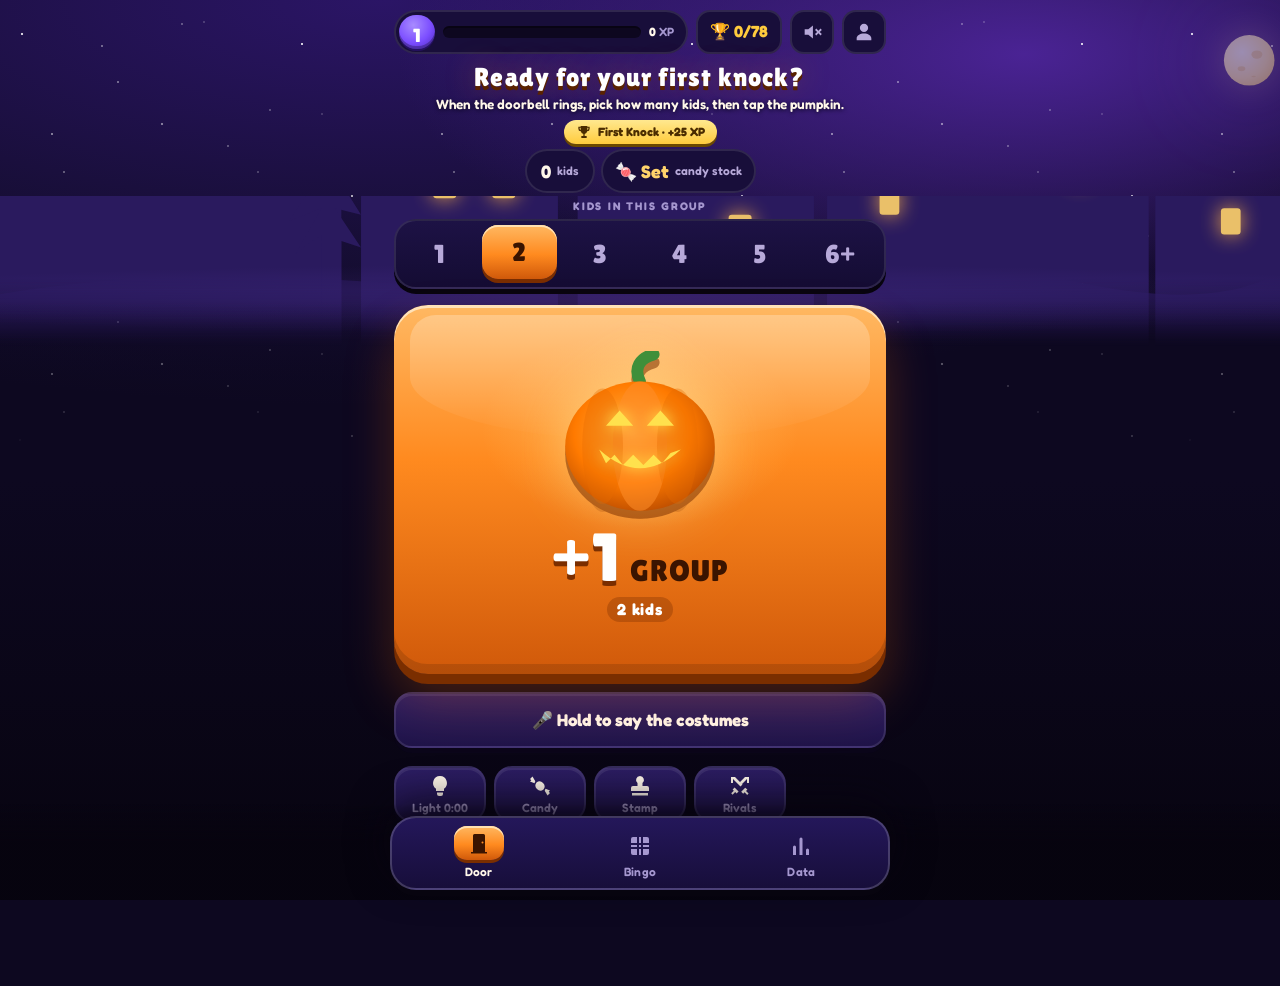
==== commit d7b09cf0: "Deploy track-or-treat 5bbb706" ====
--- a/index.html
+++ b/index.html
@@ -19,8 +19,8 @@
     <meta name="apple-mobile-web-app-status-bar-style" content="black-translucent" />
     <title>Track or Treat</title>
     <style>html,body{color:#f5ecff;background:#120a1f}</style>
-    <script type="module" crossorigin src="./assets/index-BFjAZtfv.js"></script>
-    <link rel="stylesheet" crossorigin href="./assets/index-DgM4HMPo.css">
+    <script type="module" crossorigin src="./assets/index-Bn7Ov5Kt.js"></script>
+    <link rel="stylesheet" crossorigin href="./assets/index-B1JrNcUh.css">
   </head>
   <body>
     <div id="app"></div>
--- a/assets/index-B1JrNcUh.css
+++ b/assets/index-B1JrNcUh.css
@@ -0,0 +1 @@
+:root{--bg:#120a1f;--panel:#1e1233;--panel2:#2a1a46;--ink:#f5ecff;--muted:#b9a8d6;--orange:#ff7a00;--orange2:#ffb057;--green:#5cff9d;--purple:#7c4dff;--danger:#ff4d6d;--c-common:#b9a8d6;--c-uncommon:#5cff9d;--c-rare:#4dc3ff;--c-epic:#c77dff;--c-legendary:#ffd23f;--lightningcss-light: ;--lightningcss-dark:initial;color-scheme:dark}[hidden]{display:none!important}*{box-sizing:border-box;-webkit-tap-highlight-color:transparent}html,body{background:var(--bg);color:var(--ink);margin:0;font:17px/1.35 system-ui,-apple-system,Segoe UI,Roboto,sans-serif}body{padding:env(safe-area-inset-top) env(safe-area-inset-right) env(safe-area-inset-bottom) env(safe-area-inset-left)}button,input,label.filebtn{font:inherit;color:inherit}button{cursor:pointer;touch-action:manipulation;-webkit-user-select:none;user-select:none;border:0}main{max-width:560px;margin:0 auto;padding:10px 12px 40px}h1,h2{margin:.6em 0 .3em}.small{font-size:.85rem}.warn{color:var(--orange2)}.row{gap:10px;margin:10px 0;display:flex}.row>*{flex:1}.row.wrap{flex-wrap:wrap}.row.wrap>*{flex:none}header{z-index:500;background:var(--bg);border-bottom:1px solid var(--panel2);position:sticky;top:0}nav{max-width:560px;margin:0 auto;display:flex}nav button{min-height:56px;color:var(--muted);background:0 0;border-bottom:4px solid #0000;flex:1;font-weight:700}nav button.on{color:var(--ink);border-bottom-color:var(--orange)}.picker{text-align:center;padding-top:6vh}.picker h1{font-size:2.3rem}.picker .tag{color:var(--orange2);margin-top:0;font-size:1.2rem}.mode{background:var(--panel);border:3px solid var(--panel2);border-radius:24px;flex-direction:column;justify-content:center;align-items:center;width:100%;min-height:28vh;margin:14px 0;font-size:1.6rem;font-weight:800;display:flex}.mode span{font-size:3.2rem}.mode small{color:var(--muted);font-size:1rem;font-weight:400}.mode:active{border-color:var(--orange)}.statrow{grid-template-columns:1.3fr 1fr 1fr 1.2fr;gap:6px;margin:8px 0;display:grid}.stat{background:var(--panel);border-radius:14px;flex-direction:column;justify-content:center;align-items:center;min-height:64px;padding:8px 4px;display:flex}.stat b{font-size:1.45rem;line-height:1.1}.stat.big b{color:var(--orange2);font-size:2.4rem}.household .statrow{grid-template-columns:1.7fr 1fr 1fr 1.2fr}.household .stat.big b{letter-spacing:-.03em;font-size:4rem}.stat span{color:var(--muted);font-size:.75rem}.sizes{grid-template-columns:repeat(6,1fr);gap:6px;display:grid}.size{background:var(--panel);border:3px solid #0000;border-radius:14px;min-height:60px;font-size:1.5rem;font-weight:800}.size.on{background:var(--panel2);border-color:var(--orange);color:var(--orange2)}.plus{background:radial-gradient(circle at 50% 35%, #ff9a3d, var(--orange) 60%, #c95400);color:#1a0b00;letter-spacing:.02em;border-radius:28px;flex-direction:column;justify-content:center;align-items:center;width:100%;min-height:41vh;margin:10px 0 0;font-size:2.6rem;font-weight:900;display:flex;box-shadow:0 8px #7a3300,0 0 40px #ff7a0055}.plus small{font-size:1.1rem;font-weight:700}.plus.treat{min-height:22vh;font-size:2rem}.undo,.secondary,.light,.danger,label.filebtn{background:var(--panel);border-radius:14px;justify-content:center;align-items:center;gap:6px;min-height:56px;padding:0 14px;font-weight:700;display:inline-flex}.undo:disabled{opacity:.4}.light.on{color:var(--orange2);box-shadow:inset 0 0 0 2px var(--orange2);background:#3d2a00}.danger{color:var(--danger);background:#3a0d18}.chip{background:var(--panel);border-radius:999px;justify-content:center;align-items:center;min-width:48px;min-height:48px;margin:3px;padding:6px 12px;font-size:.95rem;display:inline-flex}.chip.on{background:var(--orange);color:#1a0b00;font-weight:700}.tags{margin:8px 0}.tags .muted{font-size:.85rem;display:block}.card{background:var(--panel);border-radius:16px;margin:10px 0;padding:10px 12px}.cardhead{margin-bottom:4px;font-weight:700}.link{color:var(--orange2);background:0 0;min-width:48px;min-height:48px;padding:4px 8px;font-weight:700;-webkit-text-decoration:underline dotted;text-decoration:underline dotted}.link.big{font-size:1.6rem}.scorecard{justify-content:space-between;align-items:center;font-weight:700;display:flex}.chart{width:100%;height:auto;display:block}.chart .axis,.chart .muted{fill:var(--muted);font-size:10px}.chart .line{fill:none;stroke-width:3px}.chart .s0{stroke:var(--orange);fill:var(--orange)}.chart .s1{stroke:var(--green);fill:var(--green)}.chart .s2{stroke:var(--c-rare);fill:var(--c-rare)}.chart .s3{stroke:var(--c-epic);fill:var(--c-epic)}.chart path.line{fill:none}.chart .legend{stroke:none;font-size:11px}.xpbar{cursor:pointer;align-items:center;gap:8px;margin:6px 0;font-weight:800;display:flex}.xpbar .lv{background:var(--purple);border-radius:10px;padding:4px 10px}.xpbar .bar{background:var(--panel2);border-radius:8px;flex:1;height:14px;overflow:hidden}.xpbar .bar i{background:linear-gradient(90deg, var(--purple), var(--green));height:100%;display:block}#mapslot #map{background:#1a1a1a;border-radius:16px;height:28vh;min-height:200px;overflow:hidden}.leaflet-container{background:#222}.leaflet-control-attribution{font-size:10px}.pin{text-align:center;filter:drop-shadow(0 0 4px #000);font-size:24px;line-height:28px}.gpsline{color:var(--muted);justify-content:space-between;align-items:center;font-size:.85rem;display:flex}.gpscard p{margin:6px 0}.cta{background:var(--purple);color:#fff;flex-direction:column;gap:0;width:100%;margin-top:8px}.cta small{font-size:.8rem;font-weight:400}.gpsline b{color:var(--ink)}.dwell{border:2px solid var(--green)}#modal{z-index:1000;background:#000a;justify-content:center;align-items:flex-end;display:flex;position:fixed;inset:0}#modal[hidden]{display:none}.sheet{background:var(--bg);border-top:3px solid var(--orange);width:100%;max-width:560px;max-height:92vh;padding:12px 14px calc(14px + env(safe-area-inset-bottom));border-radius:22px 22px 0 0;overflow:auto}.sheet .close{width:100%;margin-top:12px}.sheet label{color:var(--muted);margin:10px 0;display:block}.sheet input{border:2px solid var(--panel2);background:var(--panel);border-radius:12px;width:100%;min-height:52px;margin-top:4px;padding:0 12px;font-size:1.1rem;display:block}.explain{font-size:1.1rem;line-height:1.5}.candygrid{grid-template-columns:repeat(3,1fr);gap:8px;display:grid}.candy{background:var(--panel);text-align:center;border:2px solid var(--c-common);border-radius:14px;flex-direction:column;justify-content:center;align-items:center;min-height:88px;padding:4px;font-size:.8rem;display:flex;position:relative}.candy .e{font-size:1.9rem}.candy .count{color:var(--orange2);position:absolute;top:4px;right:6px}.candy small{color:var(--muted)}.candy.unknown{opacity:.45;border-style:dashed}.r-uncommon{border-color:var(--c-uncommon)!important}.r-rare{border-color:var(--c-rare)!important}.r-epic{border-color:var(--c-epic)!important}.r-legendary{box-shadow:0 0 16px #ffd23f66;border-color:var(--c-legendary)!important}.pill{border:2px solid var(--c-common);border-radius:999px;padding:0 6px}.qr{border:6px solid var(--c-common);background:#fff;border-radius:16px;width:min(80vw,320px);margin:8px auto;padding:8px}.qr svg{width:100%;height:auto;display:block}.stampcard{background:var(--panel);border:3px solid var(--c-common);text-align:center;border-radius:16px;margin:8px 0;padding:10px}.stampcard.big{padding:24px 10px}.stampcard.big b{font-size:1.8rem;display:block}.stampcard .rar{color:var(--orange2);margin:4px 0 8px;font-weight:900}.badges{grid-template-columns:repeat(2,1fr);gap:8px;display:grid}.badge{background:var(--panel);opacity:.5;border-radius:14px;flex-direction:column;padding:10px;display:flex}.badge.on{opacity:1;border:2px solid var(--c-legendary)}.badge .e{font-size:1.8rem}.badge small{color:var(--muted)}.summary{text-align:center;border:3px solid var(--orange);background:linear-gradient(160deg,#2a1a46,#120a1f);border-radius:20px;padding:16px}.grid2{grid-template-columns:1fr 1fr;gap:8px;display:grid}.grid2 div{background:var(--panel);color:var(--muted);border-radius:12px;flex-direction:column;padding:8px;display:flex}.grid2 b{color:var(--ink);font-size:1.6rem}#scanvideo{background:#000;border-radius:14px;width:100%;max-height:40vh}#flash{z-index:2000;pointer-events:none;opacity:0;text-align:center;border:3px solid var(--orange);background:#000c;border-radius:24px;padding:16px 28px;transition:opacity .15s,transform .15s;position:fixed;top:38%;left:50%;transform:translate(-50%,-50%)scale(.6)}#flash.show{opacity:1;transform:translate(-50%,-50%)scale(1)}#flash b{color:var(--orange2);font-size:3.2rem;line-height:1.1;display:block}#flash.badge{border-color:var(--c-legendary)}#flash.badge b{color:var(--c-legendary);font-size:2.2rem}#flash.level{border-color:var(--purple);background:radial-gradient(circle,#7c4dffcc,#120a1fee 70%);border-radius:0;flex-direction:column;justify-content:center;align-items:center;display:flex;inset:0;transform:none}#flash.level b{color:#fff;text-shadow:0 0 24px var(--purple);font-size:4.2rem}#flash.level small{font-size:1.6rem}#flash.badge{padding:24px 28px}#flash.top{transform-origin:top;top:4px;transform:translate(-50%)scale(.75)}#flash.xp b{font-size:2rem}@media (prefers-reduced-motion:reduce){#flash,.plus:active{transition:none;transform:translate(-50%,-50%)}.plus:active{transform:none}}:root{--bg:#0b0619;--panel:#241448c7;--panel2:#462882a6;--edge:#b08cff47;--ink:#f6f0ff;--muted:#bcaee0;--orange:#ff7a00;--orange2:#ffb347;--slime:#7dff7a;--purple:#8b5cff;--display:"Creepster", "Fredoka", system-ui, sans-serif;--ui:"Fredoka", system-ui, -apple-system, "Segoe UI", Roboto, sans-serif}html,body{font-family:var(--ui);background:radial-gradient(120% 80% at 50% -10%,#2a1458 0%,#120a2a 45%,#0b0619 100%) fixed}button,input,label.filebtn{font-family:var(--ui)}h1,h2{font-family:var(--display);letter-spacing:.04em;color:var(--orange2);text-shadow:0 0 14px #ff7a0066;font-weight:400}h2{font-size:1.5rem}header{-webkit-backdrop-filter:blur(10px);backdrop-filter:blur(10px);border-bottom:1px solid var(--edge);background:#0b0619db}nav button{font-size:1rem;font-weight:600}nav button.on{color:var(--orange2);border-bottom-color:var(--orange);text-shadow:0 0 10px #ff7a0088}nav .snd{flex:0 0 56px;font-size:1.3rem}.picker .logo{filter:drop-shadow(0 0 30px #ff7a0099);animation:3s ease-in-out infinite bob}.picker h1{margin:.2em 0;font-size:3.4rem;line-height:1}.picker h1 span{color:var(--slime);text-shadow:0 0 12px #7dff7a88;font-size:.6em}.picker .tag{font-weight:600}.mode{border:2px solid var(--edge);font-family:var(--display);letter-spacing:.05em;color:var(--orange2);background:linear-gradient(160deg,#462882cc,#1e103ce6);font-size:2rem;font-weight:400;box-shadow:0 10px 30px #0008,inset 0 1px #fff2}.mode small{font-family:var(--ui);letter-spacing:0}.stat{background:var(--panel);border:1px solid var(--edge);-webkit-backdrop-filter:blur(8px);backdrop-filter:blur(8px);box-shadow:inset 0 1px #ffffff14,0 6px 18px #0006}.stat b{font-weight:700}.stat.big b{color:var(--orange2);text-shadow:0 0 16px #ff7a0099}.stat span{text-transform:uppercase;letter-spacing:.08em;font-size:.66rem;font-weight:600}.size{background:var(--panel);border:2px solid var(--edge);font-weight:700}.size.on{color:#2a0f00;background:linear-gradient(#ff9a3d,#ff7a00);border-color:#ffd29a;box-shadow:0 0 18px #ff7a0088}.undo,.secondary,.light,.danger,label.filebtn{background:var(--panel);border:1px solid var(--edge);-webkit-backdrop-filter:blur(8px);backdrop-filter:blur(8px);font-weight:600}.chip{background:var(--panel);border:1px solid var(--edge)}.chip.on{background:linear-gradient(#ff9a3d,#ff7a00);border-color:#ffd29a}.card{background:var(--panel);border:1px solid var(--edge);-webkit-backdrop-filter:blur(8px);backdrop-filter:blur(8px)}.cta{background:linear-gradient(#9d74ff,#6a3cf0);border:1px solid #c9b5ff;box-shadow:0 0 20px #8b5cff66}.plus{color:var(--orange2);background:radial-gradient(circle at 50% 30%,#3a1c66 0%,#1d0e3d 70%);border:3px solid #ff9a3d;position:relative;overflow:hidden;box-shadow:0 0 0 4px #ff7a0022,0 0 50px #ff7a0055,inset 0 -20px 60px #ff7a0033}.plus .pk{filter:drop-shadow(0 0 22px #ff9a3dcc);transition:transform .12s;display:block}.plus .plusword{font-family:var(--display);letter-spacing:.06em;text-shadow:0 0 18px #ff7a00;margin-top:4px;font-size:2.6rem;font-weight:400;line-height:1}.plus small{color:var(--ink);font-weight:600}.plus:active{transform:translateY(4px)scale(.98);box-shadow:0 0 80px #ff7a00aa,inset 0 -20px 60px #ff7a0066}.plus:active .pk{transform:scale(1.12)rotate(-4deg)}.plus.treat{border-radius:26px;flex-direction:row;gap:10px;height:104px;min-height:0}.plus.treat .plusword{font-size:2rem}.treater.hero #mapslot{z-index:0;position:fixed;inset:57px 0 0}.treater.hero #mapslot:after{content:"";pointer-events:none;z-index:450;background:radial-gradient(at 50% 45%,#0000 45%,#0b0619cc 100%);position:absolute;inset:0}.treater.hero #mapslot #map{background:#0d0a1c;border-radius:0;height:100%;min-height:0}.leaflet-container{font-family:var(--ui);background:#0d0a1c}.leaflet-tile-pane{filter:invert()hue-rotate(200deg)brightness(.62)contrast(1.25)saturate(.55)}.leaflet-control-attribution{color:var(--muted)!important;background:#0b0619b3!important}.leaflet-control-attribution a{color:var(--orange2)!important}.hud{z-index:400;pointer-events:none;max-width:560px;margin:0 auto;padding:8px 12px;position:fixed;left:0;right:0}.hud>*{pointer-events:auto}.hud-bottom{padding-bottom:calc(10px + env(safe-area-inset-bottom));background:linear-gradient(#0000,#0b0619e6 22%,#0b0619 100%);padding-top:34px;bottom:0}.hud-bottom .row{margin:8px 0 0}.hud-bottom .statrow{margin:0 0 8px}.hud .xpbar{background:var(--panel);border:1px solid var(--edge);-webkit-backdrop-filter:blur(8px);backdrop-filter:blur(8px);border-radius:999px;padding:4px 12px 4px 4px}.xpbar .lv{color:#fff;background:linear-gradient(#9d74ff,#6a3cf0);border-radius:999px;padding:6px 12px;font-weight:700}.xpbar .bar i{background:linear-gradient(90deg, #4bff9a, var(--slime));box-shadow:0 0 12px var(--slime)}.hud .gpsline{background:var(--panel);border:1px solid var(--edge);-webkit-backdrop-filter:blur(8px);backdrop-filter:blur(8px);border-radius:14px;margin-top:6px;padding:0 10px}.leaflet-marker-icon.pin,.leaflet-marker-icon.me{background:0 0;border:0}.jpin{filter:drop-shadow(0 0 10px var(--glow)) drop-shadow(0 0 3px var(--glow));animation:2.4s ease-in-out infinite bob,.45s cubic-bezier(.2,1.8,.4,1) pop-in}.jpin.r-legendary{animation:2.4s ease-in-out infinite bob,.45s cubic-bezier(.2,1.8,.4,1) pop-in,1.2s ease-in-out infinite glowpulse}.avatar{filter:drop-shadow(0 0 8px #a17bff);animation:1.8s ease-in-out infinite bob;position:relative}.avatar .ring{border:2px solid #a17bff;border-radius:50%;width:36px;height:12px;margin-left:-18px;animation:1.6s ease-out infinite ring;position:absolute;bottom:-6px;left:50%}.trail{filter:drop-shadow(0 0 4px #ff9a3d)}.seal{filter:drop-shadow(0 0 14px var(--glow));display:inline-block}.stampcard{background:linear-gradient(160deg,#462882e6,#140a2df2);border-width:3px;box-shadow:0 10px 30px #0008}.stampcard b{font-family:var(--display);letter-spacing:.04em;color:var(--ink);font-size:1.6rem;font-weight:400;display:block}.stampcard.r-legendary{background:linear-gradient(115deg,#3b2a00 0%,#6b4d00 30%,#ffd23f55 45%,#6b4d00 60%,#3b2a00 100%) 0 0/250% 100%;animation:3s linear infinite foil}.stampcard.slam .seal{animation:.55s cubic-bezier(.2,1.6,.4,1) both slam}.stampcard.slam{animation:.4s .4s both shake}.stampcard .rar{font-family:var(--display);letter-spacing:.08em;font-size:1.4rem}.candy{background:var(--panel)}.sheet{border-top:3px solid var(--orange);background:linear-gradient(#1c0f3c,#0b0619);box-shadow:0 -10px 40px #000a}#flash{border-color:var(--orange);background:#0b0619e0;box-shadow:0 0 40px #ff7a0066}#flash b{font-family:var(--display);letter-spacing:.05em;text-shadow:0 0 18px #ff7a00;font-weight:400}#flash.level b{font-family:var(--display)}.bit{z-index:2500;pointer-events:none;font-size:26px;animation:.85s cubic-bezier(.15,.7,.4,1) forwards fly;position:fixed;transform:translate(-50%,-50%)}@keyframes fly{to{transform:translate(calc(-50% + var(--dx)), calc(-50% + var(--dy))) rotate(var(--rot)) scale(.6);opacity:0}}@keyframes bob{0%,to{transform:translateY(0)}50%{transform:translateY(-4px)}}@keyframes pop-in{0%{transform:scale(0)translateY(10px)}}@keyframes glowpulse{50%{filter:drop-shadow(0 0 18px var(--glow)) drop-shadow(0 0 6px #fff)}}@keyframes ring{0%{opacity:1;transform:scale(.6)}to{opacity:0;transform:scale(2.2)}}@keyframes foil{to{background-position:0 0,240% 0}}@keyframes slam{0%{opacity:0;transform:scale(2.6)rotate(-30deg)}}@keyframes shake{10%,90%{transform:translate(-2px,1px)}20%,80%{transform:translate(4px,-2px)}30%,50%,70%{transform:translate(-6px,2px)}40%,60%{transform:translate(6px,-1px)}}@media (prefers-reduced-motion:reduce){.jpin,.avatar,.avatar .ring,.picker .logo,.stampcard,.stampcard .seal,.bit{animation:none!important}}#modal.top{align-items:flex-start}#modal.top .sheet{border-top:0;border-bottom:3px solid var(--orange);border-radius:0 0 22px 22px;max-height:66vh;padding-top:8px}#modal.top h2{margin:.2em 0}#modal.top .candygrid{grid-template-columns:repeat(4,1fr);gap:6px}#modal.top .candy{min-height:70px;font-size:.7rem}#modal.top .candy .e{font-size:1.5rem}#modal.top .close{margin-top:8px}nav button{font-size:.92rem}.bgrid{grid-template-columns:repeat(5,minmax(0,1fr));gap:5px;display:grid}.bsq{aspect-ratio:1;overflow-wrap:anywhere;-webkit-hyphens:auto;hyphens:auto;background:var(--panel);border:1px solid var(--edge);min-width:0;min-height:60px;color:var(--ink);border-radius:12px;flex-direction:column;justify-content:center;align-items:center;padding:3px;font-size:.68rem;font-weight:600;line-height:1.1;display:flex;overflow:hidden}.bsq.on{color:#2a0f00;background:radial-gradient(circle,#ff9a3d 0%,#c95400 100%);border-color:#ffd29a;box-shadow:0 0 14px #ff7a0088}.bsq.line{background:radial-gradient(circle,#9dffa0 0%,#2fae4a 100%);border-color:#d6ffd6;animation:1.4s ease-in-out infinite glowpulse;box-shadow:0 0 18px #7dff7aaa}.bsq.free small{font-family:var(--display);font-size:.8rem}.qr.small{width:min(60vw,220px)}.lobby .lobby-btn{background:var(--panel2);border:1px solid var(--edge);border-radius:14px;justify-content:center;align-items:center;gap:6px;width:100%;min-height:56px;margin:8px 0;padding:0 14px;font-size:1.05rem;font-weight:600;display:flex}.lobby .lobby-btn small{color:var(--muted);font-weight:400}.lobby .lobby-btn.primary{background:radial-gradient(circle at 50% 30%, #ff9a3d, var(--orange) 70%);color:#1a0b00;border:0;font-weight:700;box-shadow:0 5px #7a3300,0 0 24px #ff7a0044}.lobby .lobby-btn.danger{color:#ff8099;background:#3a0d18}.lobby .lobby-btn[aria-busy=true]{opacity:.6}.lobby .lobby-field{flex-direction:column;gap:4px;margin:8px 0;font-weight:600;display:flex}.lobby .lobby-field input{border:1px solid var(--edge);background:#0b0619;border-radius:12px;min-height:52px;padding:0 12px;font-size:1.1rem}.lobby .lobby-hero{text-align:center;padding:18px 14px}.lobby .lobby-title{font-family:var(--display);letter-spacing:.05em;color:var(--orange2);font-size:1.7rem;font-weight:400;display:block}.lobby .lobby-preview{text-align:center}.lobby .lobby-privacy{border-left:4px solid var(--slime);background:#0b0619aa;border-radius:8px;margin:4px 0 10px;padding:8px 10px}.lobby .lobby-msg{font-weight:600}.lobby .lobby-top{justify-content:space-between;align-items:center;display:flex}.lobby-chip{color:var(--slime);background:#10301a;border-radius:999px;padding:4px 12px;font-size:.85rem;font-weight:600;display:inline-block}.lobby-chip.off{color:var(--orange2);background:#3d2a00}.lobby .lobby-meter{border:1px solid var(--edge);background:#0b0619;border-radius:999px;height:18px;margin-top:6px;overflow:hidden}.lobby .lobby-meter i{background:linear-gradient(90deg, var(--slime), var(--orange2), var(--orange));height:100%;transition:width .4s;display:block;box-shadow:0 0 14px #ff7a0088}.lobby .lobby-rank{margin:10px 0;padding:0;list-style:none}.lobby .lobby-rank li{background:var(--panel);border:1px solid var(--edge);border-radius:14px;grid-template-columns:36px 1fr 56px 56px;align-items:center;gap:6px;min-height:60px;margin:6px 0;padding:6px 10px;display:grid}.lobby .lobby-rank li.me{border-color:var(--orange);box-shadow:0 0 16px #ff7a0044}.lobby .lobby-rank .pos{font-family:var(--display);color:var(--orange2);text-align:center;font-size:1.6rem}.lobby .lobby-rank li:first-child .pos{color:#ffd23f;text-shadow:0 0 12px #ffd23f88}.lobby .lobby-rank .who b{overflow-wrap:anywhere;font-size:1.1rem;display:block}.lobby .lobby-rank .who small{font-size:.8rem}.lobby .lobby-cos{white-space:nowrap;margin-right:4px}.lobby .lobby-rank .num{text-align:center}.lobby .lobby-rank .num b{font-size:1.4rem;line-height:1;display:block}.lobby .lobby-rank .num small{color:var(--muted);font-size:.7rem}.lobby .lobby-cols{grid-template-columns:1.6fr 1fr;gap:8px;display:grid}.lobby .lobby-cols .card{margin:0}.lobby .lobby-ticker,.lobby .lobby-bingo{margin:6px 0 0;padding:0;font-size:.92rem;list-style:none}.lobby .lobby-ticker li{border-bottom:1px dashed var(--edge);overflow-wrap:anywhere;padding:4px 0}.lobby .lobby-bingo li{overflow-wrap:anywhere;justify-content:space-between;gap:6px;padding:4px 0;display:flex}.lobby .lobby-bingo b{color:var(--slime)}.lobby .lobby-share summary{cursor:pointer;align-items:center;min-height:48px;font-weight:600;display:flex}.lobby .lobby-invite{border-top:1px dashed var(--edge);margin-top:6px;padding-top:6px}#lobby-toast{z-index:2100;border:2px solid var(--slime);opacity:0;pointer-events:none;text-align:center;background:#0b0619f0;border-radius:16px;max-width:min(92vw,480px);padding:12px 18px;font-weight:600;transition:opacity .2s,transform .2s;position:fixed;bottom:24px;left:50%;transform:translate(-50%,20px)}#lobby-toast.show{opacity:1;transform:translate(-50%)}@media (prefers-reduced-motion:reduce){#lobby-toast,.lobby .lobby-meter i{transition:none}}:root{--gem-bronze:#e08a4a;--gem-silver:#cfd8ff;--gem-gold:#ffc94a;--label:#b9a6e0;--spring:cubic-bezier(.2, 1.6, .4, 1)}main h2{font-family:var(--ui);letter-spacing:.12em;text-transform:uppercase;color:var(--label);text-shadow:none;font-size:13px;font-weight:600}.sheet h2{text-shadow:none}.summary h2,.stampcard .rar,.stampcard:not(.slam) b,.bsq.free small,.mode{font-family:var(--ui);letter-spacing:.01em;font-weight:700}.plus .plusword{font-family:var(--ui);letter-spacing:.04em;text-shadow:none;font-weight:700}#flash b{font-family:var(--ui);text-shadow:none;font-weight:700}#flash.level b,#flash.badge b{font-family:var(--display);font-weight:400}.stat b,.grid2 b,.xpbar,.count,.doorhud,.trophy em,.link.big,#flash:not(.level):not(.badge) b{font-family:var(--ui);font-variant-numeric:tabular-nums;font-weight:700}.seclabel{letter-spacing:.12em;text-transform:uppercase;color:var(--label);margin:16px 0 6px;font-size:13px;font-weight:600}nav button.on,.stat.big b,.picker h1 span{text-shadow:none}.size.on,.cta,.bsq.on,.hud .xpbar .bar i{box-shadow:none}.doorhud{gap:8px;margin:4px 0 2px;display:flex}.doorlv{min-height:40px;color:var(--ink);background:#0b0619cc;border-radius:999px;flex:1;align-items:center;gap:8px;padding:3px 12px 3px 3px;display:flex}.doorlv .lv{background:linear-gradient(#9d74ff,#6a3cf0);border-radius:999px;padding:5px 11px;font-size:.9rem}.doorlv .bar{background:#ffffff1a;border-radius:999px;flex:1;height:8px;overflow:hidden}.doorlv .bar i{background:linear-gradient(90deg, #4bff9a, var(--slime));height:100%;transition:width .5s var(--spring);border-radius:999px;display:block}.doorlv .xp{color:var(--label);font-size:.85rem}.doorlv .xp b{color:var(--ink)}.trophybtn{min-width:76px;min-height:40px;color:var(--gem-gold);background:#0b0619cc;border-radius:999px;padding:0 12px;font-size:.95rem}.popnum{animation:popnum .42s var(--spring);display:inline-block}.xpfly{z-index:2600;pointer-events:none;font:700 1.5rem/1 var(--ui);font-variant-numeric:tabular-nums;color:var(--slime);text-shadow:0 2px #0008;animation:.9s cubic-bezier(.2,.8,.3,1) forwards xpfly;position:fixed;transform:translate(-50%)}body.moment-on .xpfly,body.moment-on #flash{opacity:0!important}@keyframes popnum{0%{transform:scale(1)}35%{transform:scale(1.32)}to{transform:scale(1)}}@keyframes xpfly{0%{opacity:0;transform:translate(-50%,10px)scale(.7)}20%{opacity:1;transform:translate(-50%,-10px)scale(1.1)}to{opacity:0;transform:translate(-50%,-110px)scale(1)}}.t-bronze{--gem:var(--gem-bronze)}.t-silver{--gem:var(--gem-silver)}.t-gold{--gem:var(--gem-gold)}.medal{background:radial-gradient(circle at 35% 30%, #fff8 0%, var(--gem) 30%, color-mix(in srgb, var(--gem) 45%, #000) 100%);border-radius:50%;place-items:center;width:58px;height:58px;display:grid;box-shadow:inset 0 -4px #0005,inset 0 2px #fff6}.medal .e{font-size:1.9rem;line-height:1}.trophies{grid-template-columns:repeat(3,1fr);gap:8px;display:grid}.trophy{text-align:center;background:radial-gradient(circle at 50% 30%, color-mix(in srgb, var(--gem) 22%, transparent), transparent 70%), #150b2c;border-radius:16px;flex-direction:column;align-items:center;gap:3px;padding:12px 6px 10px;display:flex;position:relative}.trophy:after{content:"";background:#00000080;border-radius:4px;height:4px;position:absolute;bottom:0;left:12%;right:12%}.trophy b{font-size:.85rem;line-height:1.1}.trophy small{color:var(--muted);font-size:.68rem;line-height:1.2}.trophy em{color:var(--gem);font-size:.7rem;font-style:normal}.trophy .gem{background:var(--gem);border-radius:2px;width:10px;height:10px;position:absolute;top:7px;right:8px;transform:rotate(45deg)}.trophy.locked{background:#120a24}.trophy.locked .medal{background:#1d1236;box-shadow:inset 0 2px 6px #000a}.trophy.locked .gem{background:#fff2}.trophy.locked em{color:var(--muted);opacity:.6}#moment{z-index:3000;pointer-events:none;background:radial-gradient(circle at 50% 42%, color-mix(in srgb, var(--gem) 30%, #0b0619cc), #000d 72%);justify-content:center;align-items:center;animation:.18s ease-out fadein;display:flex;position:fixed;inset:0}#moment[hidden]{display:none}#moment .rays{background:repeating-conic-gradient(from 0deg, color-mix(in srgb, var(--gem) 26%, transparent) 0deg 8deg, transparent 8deg 22deg);width:160vmax;height:160vmax;margin:-80vmax 0 0 -80vmax;animation:14s linear infinite spin;position:absolute;top:42%;left:50%;-webkit-mask:radial-gradient(circle,#000 0,#0000 45%);mask:radial-gradient(circle,#000 0,#0000 45%)}#moment .mbox{text-align:center;padding:0 24px;position:relative}#moment .kicker{font:600 13px/1 var(--ui);letter-spacing:.18em;text-transform:uppercase;color:var(--gem)}#moment .medal.big{width:132px;height:132px;box-shadow:inset 0 -8px 0 #0005, inset 0 4px 0 #fff6, 0 0 60px color-mix(in srgb, var(--gem) 70%, transparent);animation:medaldrop .62s var(--spring) both;margin:18px auto 14px}#moment .medal.big .e{font-size:4.2rem}#moment .medal .num{font:700 3.6rem/1 var(--ui);font-variant-numeric:tabular-nums;color:#2a1600}#moment .mtitle{font-family:var(--display);letter-spacing:.04em;color:var(--ink);font-size:2.8rem;line-height:1;animation:.4s .25s both rise}#moment .mdesc{color:var(--muted);margin-top:8px;font-weight:600;animation:.4s .35s both rise}#moment .hint{letter-spacing:.12em;text-transform:uppercase;color:#fff6;margin-top:26px;font-size:.8rem}#moment.milestone .mtitle{color:var(--gem-gold);font-size:3.6rem}#moment.milestone .medal.big{width:160px;height:160px;animation:medaldrop .7s var(--spring) both, wobble .5s .7s both}@keyframes medaldrop{0%{transform:translateY(-70vh)scale(.6)rotate(-25deg)}70%{transform:translateY(0)scale(1.08)rotate(4deg)}to{transform:none}}@keyframes wobble{30%{transform:rotate(-6deg)scale(1.04)}60%{transform:rotate(4deg)}}@keyframes rise{0%{opacity:0;transform:translateY(14px)}}@keyframes fadein{0%{opacity:0}}@keyframes spin{to{transform:rotate(360deg)}}.ticker{margin:8px 0;padding:0;list-style:none;overflow:hidden}.tick{background:#0b0619cc;border-radius:999px;align-items:center;gap:8px;margin:4px 0;padding:6px 12px;font-size:.92rem;display:flex}.tick .e{font-size:1.15rem}.tick.new{animation:tickin .45s var(--spring) both;animation-delay:calc(var(--i) * 60ms)}@keyframes tickin{0%{opacity:0;transform:translate(-60%)}}@media (prefers-reduced-motion:reduce){.popnum,.xpfly,.tick.new,#moment,#moment .rays,#moment .medal.big,#moment .mtitle,#moment .mdesc{animation:none!important}.xpfly{display:none}}.rivals-btn{border:2px solid var(--orange);width:100%;margin-top:8px}.rv-title{font-family:var(--display);letter-spacing:.04em}.rv-note{color:var(--green);font-weight:600;animation:.4s both rise}.rv-me .rv-stats{margin:6px 0}.rv-privacy{border-left:3px solid var(--orange);padding-left:8px}.rv-share{width:100%}.rv-list{gap:6px;margin:0;padding:0;list-style:none;display:grid}.rv-row{background:#150b2c;border-radius:14px;grid-template-columns:2rem 1fr auto 2rem;align-items:center;gap:8px;padding:8px 10px;animation:.35s both rise;display:grid}.rv-row.me{background:color-mix(in srgb, var(--orange) 18%, #150b2c)}.rv-row.lead{box-shadow:0 0 0 2px var(--c-legendary), 0 0 18px color-mix(in srgb, var(--c-legendary) 40%, transparent)}.rv-rank{text-align:center;font-weight:700}.rv-who{overflow-wrap:anywhere;flex-direction:column;min-width:0;display:flex}.rv-who em{color:var(--muted);font-size:.8rem;font-style:normal}.rv-who small,.rv-kids small{color:var(--muted);font-size:.72rem}.rv-kids{flex-direction:column;align-items:flex-end;display:flex}.rv-kids b{font-variant-numeric:tabular-nums;font-size:1.4rem}.rv-x{min-height:32px}.rv-race{margin:8px 0}.rv-cl{margin-bottom:2px;font-weight:600}.rv-lane{grid-template-columns:6.5rem 1fr 2.4rem;align-items:center;gap:6px;margin:3px 0;font-size:.85rem;display:grid}.rv-ln{text-overflow:ellipsis;white-space:nowrap;color:var(--muted);overflow:hidden}.rv-lane.me .rv-ln{color:var(--orange2)}.rv-bar{background:#ffffff14;border-radius:6px;height:12px;position:relative;overflow:hidden}.rv-bar:after{content:"";width:var(--w);background:linear-gradient(90deg, var(--purple), var(--c-epic));border-radius:6px;animation:.7s cubic-bezier(.2,.8,.3,1) both rvgrow;position:absolute;inset:0 auto 0 0}.rv-lane.me .rv-bar:after{background:linear-gradient(90deg, var(--orange), var(--orange2))}.rv-bar.bingo:after{background:linear-gradient(90deg, #2bb673, var(--green))}.rv-lane b{text-align:right;font-variant-numeric:tabular-nums}@keyframes rvgrow{0%{width:0}}@media (prefers-reduced-motion:reduce){.rv-row,.rv-note,.rv-bar:after{animation:none}}.bpats{align-items:center;gap:6px;margin:10px 0 4px}.bpat{pointer-events:none;opacity:.6}.bpat.done{opacity:1}.bcpick{gap:6px;max-height:34vh;margin-bottom:10px;overflow-y:auto}.bctyped{overflow-wrap:anywhere;padding-left:18px}.bsq.slam{animation:.38s cubic-bezier(.2,1.6,.4,1) both bslam}.bsq.sweep{animation:bsweep .7s var(--d,0s) ease-out both, glowpulse 1.4s .8s ease-in-out infinite}@keyframes bslam{0%{opacity:.2;transform:scale(1.9)rotate(-14deg)}60%{opacity:1;transform:scale(.92)rotate(2deg)}to{transform:none}}@keyframes bsweep{0%{filter:brightness();box-shadow:0 0 #7dff7a00}40%{filter:brightness(1.9);transform:scale(1.08);box-shadow:0 0 34px #b6ffb4}to{filter:none;transform:none}}#bsuggest{z-index:2500;border:2px solid var(--orange);background:#160b2ef2;border-radius:16px;padding:10px 12px;animation:.15s ease-out fadein;position:fixed;top:8px;left:8px;right:8px;box-shadow:0 8px 30px #000a}#bsuggest[hidden]{display:none}#bsuggest .bsug-h{margin-bottom:6px;font-weight:700}#bsuggest .row{gap:6px}#bingo-moment{z-index:3100;pointer-events:none;background:radial-gradient(circle at 50% 45%,#2fae4a55,#000c 70%);flex-direction:column;justify-content:center;align-items:center;display:flex;position:fixed;inset:0}#bingo-moment[hidden]{display:none}#bingo-moment .bm-word{font-family:var(--display);color:#b6ffb4;text-shadow:0 0 30px #2fae4a,0 0 8px #fff;letter-spacing:.06em;font-size:4.4rem}#bingo-moment .bm-sub{color:var(--ink);margin-top:6px;font-weight:700}#bingo-moment.go{animation:.18s ease-out fadein}#bingo-moment.go .bm-word{animation:.55s cubic-bezier(.2,1.6,.4,1) both bslam}@media (prefers-reduced-motion:reduce){.bsq.slam,.bsq.sweep,#bsuggest,#bingo-moment.go,#bingo-moment.go .bm-word{animation:none!important}}.dictate{margin:8px 0 0}.dictate .mic{-webkit-user-select:none;user-select:none;-webkit-touch-callout:none;width:100%}.dictate .mic.on{background:#5a0d0d;border-color:#ff5a5a;animation:1s ease-in-out infinite micpulse;box-shadow:0 0 0 3px #ff5a5a66}@keyframes micpulse{50%{box-shadow:0 0 0 8px #ff5a5a22}}@media (prefers-reduced-motion:reduce){.dictate .mic.on{animation:none}}.dchips{flex-wrap:wrap;display:flex}.dchip{gap:6px}.dchip.on .link{color:inherit}.dbingo{flex-wrap:wrap;align-items:center;gap:4px;margin:6px 0;display:flex}:root{--gem-legendary:#ff7af0;--foil:linear-gradient(115deg, #ff7af0 0%, #ffd23f 22%, #7dff7a 40%, #6ad7ff 58%, #b38bff 76%, #ff7af0 100%)}.t-legendary{--gem:var(--gem-legendary)}.t-legendary .medal{background:radial-gradient(circle at 35% 30%, #fffc 0%, transparent 38%), var(--foil);background-size:100% 100%,220% 220%}.trophy.t-legendary.on{background:linear-gradient(#150b2ccc, #150b2ccc) padding-box, var(--foil) border-box;background-size:100% 100%,240% 240%;border:2px solid #0000;animation:4s linear infinite foil}.trophy.t-legendary .gem,.tierct.t-legendary .gem{background:var(--foil)}.tiers{flex-wrap:wrap;gap:8px;margin:2px 0 10px;display:flex}.tierct{font:700 .8rem/1 var(--ui);font-variant-numeric:tabular-nums;color:var(--gem);background:#0b0619cc;border-radius:999px;align-items:center;gap:6px;padding:4px 10px;display:inline-flex}.tierct .gem{background:var(--gem);border-radius:2px;width:9px;height:9px;display:inline-block;transform:rotate(45deg)}.trophy .pbar{background:#ffffff14;border-radius:999px;width:82%;height:6px;margin-top:3px;display:block;overflow:hidden}.trophy .pbar i{background:var(--gem);border-radius:999px;min-width:0;height:100%;display:block}.trophy.t-legendary .pbar i{background:var(--foil)}.trophy .pnum{font:700 .66rem/1 var(--ui);font-variant-numeric:tabular-nums;color:var(--muted)}.trophy .sflag{font:700 .56rem/1 var(--ui);letter-spacing:.1em;text-transform:uppercase;color:var(--label);position:absolute;top:5px;left:7px}.trophy.secret .medal{background:#1d1236;box-shadow:inset 0 2px 6px #000a}.trophy.secret .medal .e{filter:brightness(0)opacity(.5)}#moment.toast{inset:auto 0;top:max(10px, env(safe-area-inset-top));animation:toastin .32s var(--spring) both;background:0 0;align-items:flex-start}#moment.toast .mbox{text-align:left;border:2px solid var(--gem);background:#0b0619f0;border-radius:999px;align-items:center;gap:12px;padding:10px 18px 10px 10px;display:flex;box-shadow:0 8px 24px #0009}#moment.toast .medal{width:44px;height:44px}#moment.toast .medal .e{font-size:1.5rem}#moment.toast .kicker{font-size:10px}#moment.toast .mtitle{font-family:var(--ui);margin-top:3px;font-size:1.1rem;font-weight:700;animation:none}#moment.toast .mdesc{margin-top:2px;font-size:.8rem;animation:none}@keyframes toastin{0%{transform:translateY(-120%)}}#moment.legendary{background:radial-gradient(circle at 50% 42%, color-mix(in srgb, var(--gem) 40%, #0b0619dd), #000e 75%)}#moment.legendary .rays2{opacity:.7;background:repeating-conic-gradient(from 11deg,#ffd23f40 0deg 5deg,#0000 5deg 18deg);animation:9s linear infinite reverse spin}#moment.legendary .medal.big{width:184px;height:184px;animation:medaldrop .75s var(--spring) both, wobble .6s .75s both, foilshift 3s linear infinite;box-shadow:inset 0 -8px #0005,inset 0 4px #fff8,0 0 90px #ff7af0aa,0 0 160px #ffd23f66}#moment.legendary .medal.big .e{font-size:5.4rem}#moment.legendary .mtitle{background:var(--foil);color:#0000;background-size:200% 100%;-webkit-background-clip:text;background-clip:text;font-size:3.4rem}#moment.legendary .kicker{color:#ffd23f;font-size:15px}@keyframes foilshift{to{background-position:0 0,220% 0}}@media (prefers-reduced-motion:reduce){.trophy.t-legendary.on,#moment.toast,#moment.legendary .rays2,#moment.legendary .medal.big{animation:none!important}}#moment .malso{color:var(--label);margin-top:10px;font-size:.85rem;font-weight:600;animation:.4s .45s both rise}@media (prefers-reduced-motion:reduce){#moment .malso{animation:none}}.leaflet-pane,.leaflet-tile,.leaflet-marker-icon,.leaflet-marker-shadow,.leaflet-tile-container,.leaflet-pane>svg,.leaflet-pane>canvas,.leaflet-zoom-box,.leaflet-image-layer,.leaflet-layer{position:absolute;top:0;left:0}.leaflet-container{overflow:hidden}.leaflet-tile,.leaflet-marker-icon,.leaflet-marker-shadow{-webkit-user-select:none;user-select:none;-webkit-user-drag:none}.leaflet-tile::selection{background:0 0}.leaflet-safari .leaflet-tile{image-rendering:-webkit-optimize-contrast}.leaflet-safari .leaflet-tile-container{-webkit-transform-origin:0 0;width:1600px;height:1600px}.leaflet-marker-icon,.leaflet-marker-shadow{display:block}.leaflet-container .leaflet-overlay-pane svg{max-width:none!important;max-height:none!important}.leaflet-container .leaflet-marker-pane img,.leaflet-container .leaflet-shadow-pane img,.leaflet-container .leaflet-tile-pane img,.leaflet-container img.leaflet-image-layer,.leaflet-container .leaflet-tile{width:auto;padding:0;max-width:none!important;max-height:none!important}.leaflet-container img.leaflet-tile{mix-blend-mode:plus-lighter}.leaflet-container.leaflet-touch-zoom{-ms-touch-action:pan-x pan-y;touch-action:pan-x pan-y}.leaflet-container.leaflet-touch-drag{-ms-touch-action:pinch-zoom;touch-action:none;touch-action:pinch-zoom}.leaflet-container.leaflet-touch-drag.leaflet-touch-zoom{-ms-touch-action:none;touch-action:none}.leaflet-container{-webkit-tap-highlight-color:transparent}.leaflet-container a{-webkit-tap-highlight-color:#33b5e566}.leaflet-tile{filter:inherit;visibility:hidden}.leaflet-tile-loaded{visibility:inherit}.leaflet-zoom-box{box-sizing:border-box;z-index:800;width:0;height:0}.leaflet-overlay-pane svg{-moz-user-select:none}.leaflet-pane{z-index:400}.leaflet-tile-pane{z-index:200}.leaflet-overlay-pane{z-index:400}.leaflet-shadow-pane{z-index:500}.leaflet-marker-pane{z-index:600}.leaflet-tooltip-pane{z-index:650}.leaflet-popup-pane{z-index:700}.leaflet-map-pane canvas{z-index:100}.leaflet-map-pane svg{z-index:200}.leaflet-vml-shape{width:1px;height:1px}.lvml{behavior:url(#default#VML);display:inline-block;position:absolute}.leaflet-control{z-index:800;pointer-events:visiblePainted;pointer-events:auto;position:relative}.leaflet-top,.leaflet-bottom{z-index:1000;pointer-events:none;position:absolute}.leaflet-top{top:0}.leaflet-right{right:0}.leaflet-bottom{bottom:0}.leaflet-left{left:0}.leaflet-control{float:left;clear:both}.leaflet-right .leaflet-control{float:right}.leaflet-top .leaflet-control{margin-top:10px}.leaflet-bottom .leaflet-control{margin-bottom:10px}.leaflet-left .leaflet-control{margin-left:10px}.leaflet-right .leaflet-control{margin-right:10px}.leaflet-fade-anim .leaflet-popup{opacity:0;transition:opacity .2s linear}.leaflet-fade-anim .leaflet-map-pane .leaflet-popup{opacity:1}.leaflet-zoom-animated{transform-origin:0 0}svg.leaflet-zoom-animated{will-change:transform}.leaflet-zoom-anim .leaflet-zoom-animated{-webkit-transition:-webkit-transform .25s cubic-bezier(0,0,.25,1);-moz-transition:-moz-transform .25s cubic-bezier(0,0,.25,1);transition:transform .25s cubic-bezier(0,0,.25,1)}.leaflet-zoom-anim .leaflet-tile,.leaflet-pan-anim .leaflet-tile{transition:none}.leaflet-zoom-anim .leaflet-zoom-hide{visibility:hidden}.leaflet-interactive{cursor:pointer}.leaflet-grab{cursor:-webkit-grab;cursor:-moz-grab;cursor:grab}.leaflet-crosshair,.leaflet-crosshair .leaflet-interactive{cursor:crosshair}.leaflet-popup-pane,.leaflet-control{cursor:auto}.leaflet-dragging .leaflet-grab,.leaflet-dragging .leaflet-grab .leaflet-interactive,.leaflet-dragging .leaflet-marker-draggable{cursor:move;cursor:-webkit-grabbing;cursor:-moz-grabbing;cursor:grabbing}.leaflet-marker-icon,.leaflet-marker-shadow,.leaflet-image-layer,.leaflet-pane>svg path,.leaflet-tile-container{pointer-events:none}.leaflet-marker-icon.leaflet-interactive,.leaflet-image-layer.leaflet-interactive,.leaflet-pane>svg path.leaflet-interactive,svg.leaflet-image-layer.leaflet-interactive path{pointer-events:visiblePainted;pointer-events:auto}.leaflet-container{outline-offset:1px;background:#ddd}.leaflet-container a{color:#0078a8}.leaflet-zoom-box{background:#ffffff80;border:2px dotted #38f}.leaflet-container{font-family:Helvetica Neue,Arial,Helvetica,sans-serif;font-size:.75rem;line-height:1.5}.leaflet-bar{border-radius:4px;box-shadow:0 1px 5px #000000a6}.leaflet-bar a{text-align:center;color:#000;background-color:#fff;border-bottom:1px solid #ccc;width:26px;height:26px;line-height:26px;text-decoration:none;display:block}.leaflet-bar a,.leaflet-control-layers-toggle{background-position:50%;background-repeat:no-repeat;display:block}.leaflet-bar a:hover,.leaflet-bar a:focus{background-color:#f4f4f4}.leaflet-bar a:first-child{border-top-left-radius:4px;border-top-right-radius:4px}.leaflet-bar a:last-child{border-bottom:none;border-bottom-right-radius:4px;border-bottom-left-radius:4px}.leaflet-bar a.leaflet-disabled{cursor:default;color:#bbb;background-color:#f4f4f4}.leaflet-touch .leaflet-bar a{width:30px;height:30px;line-height:30px}.leaflet-touch .leaflet-bar a:first-child{border-top-left-radius:2px;border-top-right-radius:2px}.leaflet-touch .leaflet-bar a:last-child{border-bottom-right-radius:2px;border-bottom-left-radius:2px}.leaflet-control-zoom-in,.leaflet-control-zoom-out{text-indent:1px;font:700 18px Lucida Console,Monaco,monospace}.leaflet-touch .leaflet-control-zoom-in,.leaflet-touch .leaflet-control-zoom-out{font-size:22px}.leaflet-control-layers{background:#fff;border-radius:5px;box-shadow:0 1px 5px #0006}.leaflet-control-layers-toggle{background-image:url([data-uri]);width:36px;height:36px}.leaflet-retina .leaflet-control-layers-toggle{background-image:url([data-uri]);background-size:26px 26px}.leaflet-touch .leaflet-control-layers-toggle{width:44px;height:44px}.leaflet-control-layers .leaflet-control-layers-list,.leaflet-control-layers-expanded .leaflet-control-layers-toggle{display:none}.leaflet-control-layers-expanded .leaflet-control-layers-list{display:block;position:relative}.leaflet-control-layers-expanded{color:#333;background:#fff;padding:6px 10px 6px 6px}.leaflet-control-layers-scrollbar{padding-right:5px;overflow:hidden scroll}.leaflet-control-layers-selector{margin-top:2px;position:relative;top:1px}.leaflet-control-layers label{font-size:1.08333em;display:block}.leaflet-control-layers-separator{border-top:1px solid #ddd;height:0;margin:5px -10px 5px -6px}.leaflet-default-icon-path{background-image:url([data-uri])}.leaflet-container .leaflet-control-attribution{background:#fffc;margin:0}.leaflet-control-attribution,.leaflet-control-scale-line{color:#333;padding:0 5px;line-height:1.4}.leaflet-control-attribution a{text-decoration:none}.leaflet-control-attribution a:hover,.leaflet-control-attribution a:focus{text-decoration:underline}.leaflet-attribution-flag{width:1em;height:.6669em;vertical-align:baseline!important;display:inline!important}.leaflet-left .leaflet-control-scale{margin-left:5px}.leaflet-bottom .leaflet-control-scale{margin-bottom:5px}.leaflet-control-scale-line{white-space:nowrap;box-sizing:border-box;text-shadow:1px 1px #fff;background:#fffc;border:2px solid #777;border-top:none;padding:2px 5px 1px;line-height:1.1}.leaflet-control-scale-line:not(:first-child){border-top:2px solid #777;border-bottom:none;margin-top:-2px}.leaflet-control-scale-line:not(:first-child):not(:last-child){border-bottom:2px solid #777}.leaflet-touch .leaflet-control-attribution,.leaflet-touch .leaflet-control-layers,.leaflet-touch .leaflet-bar{box-shadow:none}.leaflet-touch .leaflet-control-layers,.leaflet-touch .leaflet-bar{background-clip:padding-box;border:2px solid #0003}.leaflet-popup{text-align:center;margin-bottom:20px;position:absolute}.leaflet-popup-content-wrapper{text-align:left;border-radius:12px;padding:1px}.leaflet-popup-content{min-height:1px;margin:13px 24px 13px 20px;font-size:1.08333em;line-height:1.3}.leaflet-popup-content p{margin:1.3em 0}.leaflet-popup-tip-container{pointer-events:none;width:40px;height:20px;margin-top:-1px;margin-left:-20px;position:absolute;left:50%;overflow:hidden}.leaflet-popup-tip{pointer-events:auto;width:17px;height:17px;margin:-10px auto 0;padding:1px;transform:rotate(45deg)}.leaflet-popup-content-wrapper,.leaflet-popup-tip{color:#333;background:#fff;box-shadow:0 3px 14px #0006}.leaflet-container a.leaflet-popup-close-button{text-align:center;color:#757575;background:0 0;border:none;width:24px;height:24px;font:16px/24px Tahoma,Verdana,sans-serif;text-decoration:none;position:absolute;top:0;right:0}.leaflet-container a.leaflet-popup-close-button:hover,.leaflet-container a.leaflet-popup-close-button:focus{color:#585858}.leaflet-popup-scrolled{overflow:auto}.leaflet-oldie .leaflet-popup-content-wrapper{-ms-zoom:1}.leaflet-oldie .leaflet-popup-tip{-ms-filter:"progid:DXImageTransform.Microsoft.Matrix(M11=0.70710678, M12=0.70710678, M21=-0.70710678, M22=0.70710678)";width:24px;filter:progid:DXImageTransform.Microsoft.Matrix(M11=.707107, M12=.707107, M21=-.707107, M22=.707107);margin:0 auto}.leaflet-oldie .leaflet-control-zoom,.leaflet-oldie .leaflet-control-layers,.leaflet-oldie .leaflet-popup-content-wrapper,.leaflet-oldie .leaflet-popup-tip{border:1px solid #999}.leaflet-div-icon{background:#fff;border:1px solid #666}.leaflet-tooltip{color:#222;white-space:nowrap;-webkit-user-select:none;user-select:none;pointer-events:none;background-color:#fff;border:1px solid #fff;border-radius:3px;padding:6px;position:absolute;box-shadow:0 1px 3px #0006}.leaflet-tooltip.leaflet-interactive{cursor:pointer;pointer-events:auto}.leaflet-tooltip-top:before,.leaflet-tooltip-bottom:before,.leaflet-tooltip-left:before,.leaflet-tooltip-right:before{pointer-events:none;content:"";background:0 0;border:6px solid #0000;position:absolute}.leaflet-tooltip-bottom{margin-top:6px}.leaflet-tooltip-top{margin-top:-6px}.leaflet-tooltip-bottom:before,.leaflet-tooltip-top:before{margin-left:-6px;left:50%}.leaflet-tooltip-top:before{border-top-color:#fff;margin-bottom:-12px;bottom:0}.leaflet-tooltip-bottom:before{border-bottom-color:#fff;margin-top:-12px;margin-left:-6px;top:0}.leaflet-tooltip-left{margin-left:-6px}.leaflet-tooltip-right{margin-left:6px}.leaflet-tooltip-left:before,.leaflet-tooltip-right:before{margin-top:-6px;top:50%}.leaflet-tooltip-left:before{border-left-color:#fff;margin-right:-12px;right:0}.leaflet-tooltip-right:before{border-right-color:#fff;margin-left:-12px;left:0}@media print{.leaflet-control{-webkit-print-color-adjust:exact;-moz-print-color-adjust:exact;print-color-adjust:exact}}@font-face{font-family:Creepster;font-style:normal;font-display:swap;font-weight:400;src:url(./creepster-latin-400-normal-DnKpM-ys.woff2)format("woff2"),url(./creepster-latin-400-normal-DFidaany.woff)format("woff")}@font-face{font-family:Fredoka;font-style:normal;font-display:swap;font-weight:400;src:url(./fredoka-latin-400-normal-17JuUzdy.woff2)format("woff2"),url(./fredoka-latin-400-normal-DbXSrOeS.woff)format("woff")}@font-face{font-family:Fredoka;font-style:normal;font-display:swap;font-weight:600;src:url(./fredoka-latin-600-normal-C4zohCW5.woff2)format("woff2"),url(./fredoka-latin-600-normal-CcrEjrB4.woff)format("woff")}@font-face{font-family:Fredoka;font-style:normal;font-display:swap;font-weight:700;src:url(./fredoka-latin-700-normal-BOIZVyIN.woff2)format("woff2"),url(./fredoka-latin-700-normal-C8FeHd3X.woff)format("woff")}@font-face{font-family:Lilita One;font-style:normal;font-display:swap;font-weight:400;src:url(./lilita-one-latin-400-normal-87r-Z-Re.woff2)format("woff2"),url(./lilita-one-latin-400-normal-DXkechA3.woff)format("woff")}:root{--night-0:#07040f;--night-1:#0d0820;--night-2:#170e36;--night-3:#23164d;--glass:#180e3a;--glass-hi:#ffffff0f;--line:#ffffff1a;--line-2:#ffffff2e;--ink:#fff7ea;--muted:#b7a9d9;--label:#a597cf;--pump:#ff8a1f;--pump-hi:#ffb862;--pump-d:#d0590a;--pump-lip:#7a2e00;--pump-ink:#3a1400;--grape:#7b4dff;--grape-hi:#a88bff;--grape-d:#4a26b8;--grape-lip:#24105f;--slime:#8dff6a;--slime-d:#33c22e;--slime-lip:#155e00;--candle:#ffd36b;--gold:#ffcb3d;--gold-lip:#6b4800;--rose:#ff4f86;--rose-lip:#7a0a32;--danger:#ff6b86;--bg:var(--night-1);--panel:var(--glass);--panel2:var(--night-3);--edge:var(--line);--orange:var(--pump);--orange2:var(--pump-hi);--purple:var(--grape);--green:var(--slime);--emoji:"Apple Color Emoji", "Segoe UI Emoji", "Noto Color Emoji";--display:"Lilita One", "Fredoka", system-ui, sans-serif, var(--emoji);--ui:"Fredoka", system-ui, -apple-system, "Segoe UI", Roboto, sans-serif, var(--emoji);--r-sm:12px;--r-md:18px;--r-lg:26px;--lip:5px;--spring:cubic-bezier(.2, 1.6, .4, 1);--ease-out:cubic-bezier(.2, .8, .3, 1);--dock-h:74px}html,body{background:var(--night-1);font-family:var(--ui);color:var(--ink)}body{overflow-x:hidden}#app{z-index:1;position:relative}::selection{background:var(--pump);color:var(--pump-ink)}button:focus-visible,input:focus-visible{outline:3px solid var(--candle);outline-offset:3px}#scene{z-index:0;pointer-events:none;position:fixed;inset:0;overflow:hidden}#scene .sky{background:radial-gradient(70% 40% at 80% 6%, #4a2394 0%, transparent 70%), radial-gradient(120% 60% at 30% 0%, #2b1566 0%, #170e36 45%, var(--night-1) 75%);position:absolute;inset:0}#scene .stars{opacity:.8;background-image:radial-gradient(1.6px 1.6px at 22px 34px,#fff 50%,#0000),radial-gradient(1px 1px at 118px 82px,#fffc 50%,#0000),radial-gradient(1.4px 1.4px at 302px 44px,#fff 50%,#0000),radial-gradient(1px 1px at 228px 146px,#fff9 50%,#0000),radial-gradient(1px 1px at 64px 172px,#fffa 50%,#0000),radial-gradient(1.5px 1.5px at 352px 196px,#fffc 50%,#0000),radial-gradient(1px 1px at 182px 24px,#fff9 50%,#0000),radial-gradient(1px 1px at 270px 110px,#fff8 50%,#0000);background-size:390px 240px;animation:4s ease-in-out infinite alternate twinkle;position:absolute;inset:0 0 50%}#scene .stars.s2{opacity:.45;background-position:140px 90px;animation-duration:6s;animation-delay:-2s}#scene .moon{width:92px;height:92px;right:22px;top:calc(env(safe-area-inset-top) + 68px);background:radial-gradient(circle at 36% 34%,#fffdf2,#ffeab0 55%,#f1c66a);border-radius:50%;position:absolute;box-shadow:0 0 50px 14px #ffe6a330,0 0 160px 70px #8b5cff22}#scene .moon i{opacity:.6;background:#efcd84;border-radius:50%;width:20px;height:15px;position:absolute;top:28px;left:50px;box-shadow:-28px 26px 0 -3px #efcd84,-6px 40px 0 -6px #efcd84}#scene .bat{fill:#0b0618;opacity:.85;width:30px;position:absolute}#scene .b1{animation:19s linear infinite batfly;top:140px;left:-40px}#scene .b2{width:20px;animation:27s linear 6s infinite batfly;top:92px;left:-40px}#scene .hills,#scene .street{width:100%;position:absolute;left:0}#scene .hills{top:calc(env(safe-area-inset-top) + 230px);fill:#1f1248;height:110px}#scene .street{top:calc(env(safe-area-inset-top) + 196px);height:150px}#scene .street .h,#scene .street .t{fill:#2a1a5e}#scene .street .w{fill:#ffd36b;opacity:.9;filter:drop-shadow(0 0 3px #ffb347)}#scene .street .lit{fill:#ffe39a;opacity:0;animation:5s step-end infinite flicker}#scene .fog{left:0;right:0;top:calc(env(safe-area-inset-top) + 300px);background:linear-gradient(180deg, #1f124800 0%, #1a0f3e 12%, var(--night-1) 34%, var(--night-0) 100%);position:absolute;bottom:0}#scene .fog:before{content:"";background:radial-gradient(closest-side,#8b5cff22,#0000);border-radius:50%;height:70px;animation:14s ease-in-out infinite alternate drift;position:absolute;top:-36px;left:-20%;right:-20%}main{max-width:520px;padding:calc(env(safe-area-inset-top) + 10px) 14px calc(var(--dock-h) + 36px + env(safe-area-inset-bottom));position:relative}main:not(.v-household):not(.v-treater){padding-top:calc(env(safe-area-inset-top) + 66px)}.corner{z-index:600;top:calc(env(safe-area-inset-top) + 10px);gap:8px;display:flex;position:absolute;right:max(14px,50% - 246px)}.corner .snd{background:var(--glass);border:2px solid var(--line);width:44px;height:44px;min-height:0;color:var(--muted);border-radius:14px;flex:none;place-items:center;padding:0;display:grid}.corner .snd[aria-pressed=true]{color:var(--candle)}header{z-index:700;-webkit-backdrop-filter:none;backdrop-filter:none;padding:0 10px calc(10px + env(safe-area-inset-bottom));pointer-events:none;background:0 0;border:0;position:fixed;inset:auto 0 0}nav.dock{pointer-events:auto;max-width:500px;height:var(--dock-h);border:2px solid var(--line-2);background:linear-gradient(#24175a,#170e3a);border-radius:26px;align-items:stretch;margin:0 auto;padding:0 6px;display:flex;box-shadow:0 6px #07040f,0 -12px 40px #07040fcc}nav.dock .tab{min-height:0;color:var(--label);font:600 12px/1 var(--ui);letter-spacing:.02em;text-shadow:none;background:0 0;border:0;flex-direction:column;flex:1;justify-content:center;align-items:center;gap:3px;padding:0;display:flex}nav.dock .ti{width:50px;height:34px;transition:transform .25s var(--spring), background .2s;border-radius:13px;place-items:center;display:grid}nav.dock .tab.on{color:var(--ink);border:0}nav.dock .tab.on .ti{background:linear-gradient(180deg, var(--pump-hi), var(--pump) 55%, var(--pump-d));color:var(--pump-ink);box-shadow:inset 0 2px 0 #ffe0b0, 0 3px 0 var(--pump-lip);transform:translateY(-3px)}nav.dock .tab:active .ti{transform:translateY(0)scale(.92)}.secondary,.undo,.light,.danger,label.filebtn,.lobby .lobby-btn,.tool{border-radius:var(--r-md);border:2px solid var(--line);box-shadow:inset 0 2px 0 #ffffff14, 0 var(--lip) 0 #0a0519;color:var(--ink);-webkit-backdrop-filter:none;backdrop-filter:none;background:linear-gradient(#2c1d63,#1f1449);font-weight:600;transition:transform 80ms,box-shadow 80ms}.secondary:active,.undo:active:not(:disabled),.light:active,.danger:active,.lobby .lobby-btn:active,.tool:active:not(:disabled){transform:translateY(4px);box-shadow:inset 0 2px #ffffff14,0 1px #0a0519}.cta,.lobby .lobby-btn.primary{background:linear-gradient(180deg, var(--pump-hi), var(--pump) 55%, var(--pump-d));color:var(--pump-ink);box-shadow:inset 0 2px 0 #ffe0b0, 0 var(--lip) 0 var(--pump-lip);border:0;font-weight:700}.danger,.lobby .lobby-btn.danger{color:var(--danger);background:linear-gradient(#4a1630,#33101f)}.card{background:var(--glass);border:2px solid var(--line);border-radius:var(--r-lg);padding:14px;box-shadow:0 6px #07040f99}.cardhead{font:700 15px/1.2 var(--ui);color:var(--ink)}.link{color:var(--candle);text-underline-offset:4px;border:0;min-height:44px;padding:4px 2px;-webkit-text-decoration:underline dotted #ffd36b88;text-decoration:underline dotted #ffd36b88;text-decoration-thickness:2px}main h2{font:400 30px/1.05 var(--display);letter-spacing:.01em;text-transform:none;color:var(--ink);text-shadow:0 3px 0 var(--grape-lip);margin:0 0 6px}.muted{color:var(--muted)}.household .doorhud{gap:8px;margin:0 104px 0 0}.doorlv{background:var(--glass);border:2px solid var(--line);min-height:44px;padding:3px 12px 3px 3px}.doorlv .lv{color:#fff;background:radial-gradient(circle at 40% 30%, var(--grape-hi), var(--grape) 55%, var(--grape-d));min-width:36px;height:34px;box-shadow:inset 0 -3px 0 #0004, 0 2px 0 var(--grape-lip);border-radius:999px;place-items:center;padding:0 9px;font-size:0;display:grid}.doorlv .lv b{font:400 19px/1 var(--display)}.doorlv .bar{background:#0007;height:12px;box-shadow:inset 0 2px #0006}.doorlv .bar i{background:linear-gradient(180deg, #d4ffbd, var(--slime) 50%, var(--slime-d))}.doorlv .xp{white-space:nowrap;font-size:12px;font-weight:600}.trophybtn{background:var(--glass);border:2px solid var(--line);min-width:0;min-height:44px;color:var(--gold);border-radius:14px;padding:0 12px;font-weight:700}.household .statrow{flex-wrap:wrap;justify-content:center;gap:8px;margin:2px 0 12px;display:flex}.household .stat{background:linear-gradient(#24175a,#1a1042);background:var(--glass);border:2px solid var(--line);min-height:44px;box-shadow:none;border-radius:999px;flex-direction:row;gap:6px;padding:6px 14px}.household .stat b{font:700 18px/1 var(--ui);font-variant-numeric:tabular-nums;color:var(--ink)}.household .stat span{font:600 12px/1 var(--ui);letter-spacing:0;text-transform:none;color:var(--muted)}.household .stat.big{-webkit-backdrop-filter:none;backdrop-filter:none;background:0 0;border:0;flex-direction:column;flex:0 0 100%;gap:0;min-height:0;padding:0}.household .stat.big b{font:400 100px/.92 var(--display);letter-spacing:0;color:#fff;text-shadow:0 6px #5a2200,0 0 50px #ff8a1f77}.household .stat.big span{font:700 13px/1 var(--ui);letter-spacing:.18em;text-transform:uppercase;color:var(--candle);margin-top:6px}.household .stat.big span:after{content:" tonight"}.household .stat.unset{display:none}.household .stat[data-testid=stat-left].nostock b{color:var(--candle)}.sizes-l{text-align:center;font:700 11px/1 var(--ui);letter-spacing:.16em;text-transform:uppercase;color:var(--label);margin:0 0 7px}.household .sizes{border:2px solid var(--line);background:linear-gradient(#1d1245,#140c33);border-radius:22px;gap:6px;padding:6px;box-shadow:0 5px #07040f}.household .size{min-height:54px;color:var(--muted);font:400 26px/1 var(--display);box-shadow:none;transition:transform .2s var(--spring);background:0 0;border:0;border-radius:16px}.household .size.on{background:linear-gradient(180deg, var(--pump-hi), var(--pump) 55%, var(--pump-d));color:var(--pump-ink);box-shadow:inset 0 2px 0 #ffe0b0, 0 4px 0 var(--pump-lip);transform:translateY(-2px)}.household .size:active{transform:scale(.92)}.household .plus{color:#fff;background:linear-gradient(180deg, var(--pump-hi) 0%, var(--pump) 46%, var(--pump-d) 100%);height:150px;min-height:0;box-shadow:inset 0 3px 0 #ffe2b8, inset 0 -8px 0 #0002, 0 10px 0 var(--pump-lip), 0 24px 44px #ff6a0040;transform-origin:50% 100%;border:0;border-radius:34px;flex-direction:row;gap:10px;margin:46px 0 0;padding:0 18px 0 6px;transition:transform 70ms,box-shadow 70ms;position:relative;overflow:visible}.household .plus:before{content:"";pointer-events:none;background:linear-gradient(#ffffff38,#fff0);border-radius:26px 26px 50% 50%;height:44%;position:absolute;inset:10px 14px auto}.household .plus .pk{filter:drop-shadow(0 8px #7a2e0099)drop-shadow(0 0 24px #ffd36b66);flex:none;align-self:flex-start;width:138px;height:138px;margin-top:-58px;transition:transform .12s}.household .plus .plusword{font:700 14px/1 var(--ui);letter-spacing:.22em;color:var(--pump-ink);text-shadow:none;margin:0;display:block}.household .plus .plusword b{font:400 84px/.86 var(--display);letter-spacing:0;color:#fff;text-shadow:0 5px 0 var(--pump-lip);margin-bottom:4px;display:block}.household .plus{text-align:left;grid-template-rows:auto auto;grid-template-columns:138px 1fr;align-content:center;justify-items:start;column-gap:8px;display:grid}.household .plus .pk{grid-row:1/span 2}.household .plus small{font:700 16px/1.2 var(--ui);color:#fff;opacity:1;background:#7a2e0055;border-radius:999px;margin-top:6px;padding:3px 10px}.household .plus.squash{animation:squash .42s var(--ease-out)}.household .plus.squash .pk{animation:pkhop .5s var(--spring)}.tools{grid-template-columns:repeat(5,1fr);gap:8px;margin:20px 0 0;display:grid}.tool{min-height:52px;font:600 12.5px/1 var(--ui);color:var(--muted);flex-direction:column;justify-content:center;align-items:center;gap:4px;padding:6px 2px;display:flex}.tool .ic{color:var(--ink)}.tool:disabled{opacity:.4}.tool.light.on{color:var(--candle);background:linear-gradient(#5a3b00,#3d2700);border-color:#ffd36b88}.tool.light.on .ic{color:var(--candle);filter:drop-shadow(0 0 6px var(--candle))}.tool [data-live]{font-variant-numeric:tabular-nums}.sync-chip,[data-testid=sync-chip]{width:-moz-fit-content;width:fit-content;margin:18px auto -6px;display:block}.whowas{border-radius:var(--r-lg);background:var(--glass);border:2px solid var(--line);grid-template-columns:repeat(20,1fr);gap:7px;margin:14px 0 0;padding:12px;display:grid}.whowas .panelhead{grid-column:1/-1;justify-content:space-between;align-items:baseline;margin:0 4px 3px;display:flex}.whowas .panelhead b{font:400 21px/1 var(--display)}.whowas .panelhead span{color:var(--muted);font-size:12px;font-weight:600}.whowas .chip{min-width:0;color:var(--muted);font:600 12px/1.1 var(--ui);transition:transform .18s var(--spring);background:#ffffff0c;border:2px solid #ffffff12;border-radius:16px;margin:0;box-shadow:0 3px #07040f}.whowas .chip i{font-style:normal}.whowas .chip.cos{flex-direction:column;grid-column:span 5;gap:5px;min-height:74px;padding:6px 2px}.whowas .chip.cos i{font-size:28px;line-height:1}.whowas .chip.mini{flex-direction:column;grid-column:span 4;gap:2px;min-height:44px;padding:4px 2px;font-size:11px}.whowas .chip.mini i{font-size:17px;line-height:1}.whowas .chip.on{background:linear-gradient(180deg, var(--grape-hi), var(--grape) 55%, var(--grape-d));color:#fff;box-shadow:0 3px 0 var(--grape-lip);border-color:#cdbcff;transform:translateY(-2px)}.whowas .chip:active{transform:scale(.94)}.coach{text-align:center;border-radius:var(--r-lg);background:var(--glass);border:2px dashed #ffd36b55;flex-direction:column;align-items:center;gap:6px;margin:18px 0 0;padding:16px 18px;display:flex}.coach b{font:400 22px/1 var(--display);color:var(--candle)}.coach span{color:var(--muted);font-size:14.5px;font-weight:600;line-height:1.4}.household .card{margin:14px 0 0}.household .scorecard{font:700 16px/1 var(--ui)}.household .scorecard .link.big{font:400 34px/1 var(--display);color:var(--gold);text-shadow:0 3px 0 var(--gold-lip);border:0}.privacyline{text-align:center;margin:16px 6px 0}.chart .axis,.chart .muted{fill:var(--label)}#combo{z-index:2400;left:50%;top:calc(env(safe-area-inset-top) + 64px);pointer-events:none;background:linear-gradient(180deg, #ff7aa3, var(--rose) 55%, #d81b60);box-shadow:inset 0 2px 0 #ffc2d6, 0 5px 0 var(--rose-lip), 0 0 40px #ff4f8666;color:#fff;opacity:0;border-radius:14px;align-items:baseline;gap:6px;padding:7px 18px 9px;display:flex;position:fixed;transform:translate(-50%,-20px)rotate(-4deg)scale(.6)}#combo b{font:400 28px/1 var(--display);letter-spacing:.04em;text-shadow:0 3px 0 var(--rose-lip)}#combo span{font:400 34px/1 var(--display);color:#ffe3ec;text-shadow:0 3px 0 var(--rose-lip)}#combo.show{animation:comboin 1.6s var(--spring) forwards}#combo.hot{background:linear-gradient(180deg, #ffe27a, var(--gold) 55%, #e09400);box-shadow:inset 0 2px 0 #fff3c2, 0 5px 0 var(--gold-lip), 0 0 50px #ffcb3d88}#combo.hot b,#combo.hot span{color:#fff;text-shadow:0 3px 0 var(--gold-lip)}#flash{border:2px solid var(--line-2);background:linear-gradient(#2c1d63,#1a1040);border-radius:22px;padding:12px 24px;box-shadow:0 6px #07040f,0 20px 50px #000a}#flash b{font:400 50px/1 var(--display);color:#fff;text-shadow:0 4px 0 var(--grape-lip);letter-spacing:0}#flash small{color:var(--muted);font-weight:600}body.shake main,body.shake #scene .street{animation:.5s cubic-bezier(.36,.07,.19,.97) shake}.bit{filter:drop-shadow(0 3px #0006);font-size:30px}.xpfly{font:400 34px/1 var(--display);color:var(--slime);text-shadow:0 3px 0 var(--slime-lip), 0 0 20px #8dff6a66}#moment .kicker{font:700 13px/1 var(--ui);letter-spacing:.22em;color:var(--candle)}#moment .medal .num{font:400 64px/1 var(--display);color:#5a3a00}#moment .mtitle{font:400 34px/1 var(--display);letter-spacing:.01em;color:#fff;background:linear-gradient(180deg, #ff7aa3, var(--rose) 55%, #d81b60);box-shadow:inset 0 2px 0 #ffc2d6, 0 5px 0 var(--rose-lip);text-shadow:0 3px 0 var(--rose-lip);border-radius:14px;margin-top:-8px;padding:8px 26px 10px;display:inline-block;position:relative}#moment.milestone .mtitle{color:#fff;background:linear-gradient(180deg, #ffe27a, var(--gold) 55%, #e09400);box-shadow:inset 0 2px 0 #fff3c2, 0 5px 0 var(--gold-lip);text-shadow:0 3px 0 var(--gold-lip);font-size:40px}#moment .mdesc{color:var(--candle);margin-top:16px;font-weight:700}#moment .hint{color:#ffffff70;font-weight:700}#modal{background:#07040fb3}.sheet{background:linear-gradient(180deg, #24175a, #140c33 40%, var(--night-1));border:2px solid var(--line-2);animation:sheetup .32s var(--ease-out);border-bottom:0;border-radius:30px 30px 0 0;padding-top:24px;position:relative;box-shadow:0 -20px 60px #000c}.sheet:before{content:"";background:#ffffff30;border-radius:9px;width:44px;height:5px;margin-left:-22px;position:absolute;top:9px;left:50%}.sheet h2{font:400 28px/1.1 var(--display);color:var(--ink);text-shadow:0 3px 0 var(--grape-lip);letter-spacing:.01em;margin-top:4px}.sheet .close{min-height:56px}#modal.top .sheet{border:2px solid var(--line-2);animation:sheetdown .32s var(--ease-out);border-top:0;border-radius:0 0 30px 30px}#modal.top .sheet:before{top:auto;bottom:9px}.trophysheet .trophies{gap:10px}.trophy{background:radial-gradient(circle at 50% 28%, color-mix(in srgb, var(--gem) 28%, transparent), transparent 70%), #1d1342;border:2px solid var(--line);border-radius:20px;box-shadow:0 4px #07040f}.trophy:after{display:none}.trophy.locked{background:#120b29;border-style:solid}.medal{box-shadow:inset 0 -5px 0 #0004, inset 0 3px 0 #fff7, 0 4px 0 color-mix(in srgb, var(--gem) 35%, #000)}.trophy.locked .medal{box-shadow:inset 0 3px 8px #000a}.trophy b{font:400 15px/1.1 var(--display);letter-spacing:.01em}.bingo>p.muted{font-weight:600}.bgrid{border-radius:var(--r-lg);border:2px solid var(--line-2);background:linear-gradient(#2c1b66,#1a0f40);gap:6px;padding:10px;box-shadow:0 8px #07040f,inset 0 2px #ffffff14}.bsq{-webkit-hyphens:manual;hyphens:manual;overflow-wrap:normal;word-break:normal;letter-spacing:-.01em;color:#dccff9;min-height:0;font:600 9.6px/1.08 var(--ui);transition:transform .2s var(--spring);background:#ffffff0e;border:0;border-radius:13px;box-shadow:0 3px #0a0519}.bsq:active{transform:scale(.9)}.bsq.on{background:linear-gradient(180deg, var(--pump-hi), var(--pump) 55%, var(--pump-d));color:var(--pump-ink);box-shadow:inset 0 2px 0 #ffe0b0, 0 3px 0 var(--pump-lip)}.bsq.line{background:linear-gradient(180deg, #d4ffbd, var(--slime) 50%, var(--slime-d));color:#0e3a00;box-shadow:inset 0 2px 0 #f0ffe6, 0 3px 0 var(--slime-lip);border:0;animation:none}.bsq.free{color:var(--candle);background:radial-gradient(circle,#4a2394,#1d1045)}.bsq.free small{font:400 12px/1 var(--display);letter-spacing:.06em}.bingo .row{margin-top:18px}.bingo .row .secondary{min-height:56px}.lobby .lobby-title{font:400 32px/1.05 var(--display);color:var(--ink);text-shadow:0 3px 0 var(--grape-lip);letter-spacing:.01em}.lobby .lobby-btn{min-height:58px}.lobby .lobby-field input,.sheet input{border:2px solid var(--line-2);background:#0d0820;border-radius:14px;min-height:54px}.lobby-chip{color:var(--slime);background:#133a10;border:2px solid #8dff6a44;font-weight:700}.lobby-chip:before{content:"";background:var(--slime);width:8px;height:8px;box-shadow:0 0 8px var(--slime);vertical-align:1px;border-radius:50%;margin-right:6px;animation:1.4s ease-in-out infinite live;display:inline-block}.lobby-chip.off:before{background:var(--pump-hi);box-shadow:none;animation:none}.lobby .lobby-meter{background:#0008;border:0;height:16px;box-shadow:inset 0 2px #0008}.lobby .lobby-meter i{background:linear-gradient(90deg, var(--slime), var(--candle), var(--pump));box-shadow:none}.lobby .lobby-rank li{background:var(--glass);border:2px solid var(--line);border-radius:20px;grid-template-columns:42px 1fr 58px 58px;min-height:64px;box-shadow:0 4px #07040f}.lobby .lobby-rank li.me{border-color:var(--pump);background:linear-gradient(90deg, #ff8a1f26, var(--glass));box-shadow:0 4px 0 var(--pump-lip)}.lobby .lobby-rank .pos{font:400 24px/1 var(--display);color:var(--muted);border-radius:50%;place-items:center;width:36px;height:36px;display:grid}.lobby .lobby-rank li:first-child .pos{color:#5a3a00;background:radial-gradient(circle at 40% 30%, #fff3c2, var(--gold) 55%, #c98a00);box-shadow:0 3px 0 var(--gold-lip);text-shadow:none}.lobby .lobby-rank li:nth-child(2) .pos{color:#2a2f55;background:radial-gradient(circle at 40% 30%,#fff,#c9d0f5 55%,#8790c0);box-shadow:0 3px #4a5180}.lobby .lobby-rank li:nth-child(3) .pos{color:#4a1e00;background:radial-gradient(circle at 40% 30%,#ffd9b8,#e0844a 55%,#9a5020);box-shadow:0 3px #5a2a08}.lobby .lobby-rank .who b{font:400 19px/1.1 var(--display);letter-spacing:.01em}.lobby .lobby-rank .num b{font:400 26px/1 var(--display)}.lobby .lobby-rank .num small{font-weight:600}.lobby .lobby-ticker li{background:#ffffff08;border-bottom:0;border-radius:12px;margin:5px 0;padding:7px 10px;font-weight:600}.lobby .lobby-bingo li{padding:6px 4px;font-weight:600}.lobby .lobby-bingo b{font:400 20px/1 var(--display)}.podium{justify-content:center;align-items:flex-end;gap:8px;margin:18px 0 14px;display:flex}.podium .pod{text-align:center;flex-direction:column;flex:1;align-items:center;min-width:0;max-width:116px;display:flex}.podium .housesvg{filter:drop-shadow(0 0 16px #ffd36b44);width:64px;height:57px;margin-bottom:-3px}.podium .blk{color:#fff;border-radius:16px 16px 8px 8px;flex-direction:column;align-items:center;width:100%;padding-top:10px;display:flex}.podium .blk b{font:400 34px/1 var(--display);color:#2a1600;text-shadow:0 2px #fff8}.podium .p2 .blk b,.podium .p2 .blk small{color:#262b52}.podium .p3 .blk b,.podium .p3 .blk small{color:#3a1500}.podium .p1 .blk small{color:#5a3a00}.podium .blk small{font:700 11px/1 var(--ui);letter-spacing:.08em;text-transform:uppercase;opacity:.85;margin-top:2px}.podium .nm{font:700 13.5px/1.15 var(--ui);overflow-wrap:anywhere;max-width:100%;margin-top:8px}.podium .pod.me .nm{color:var(--pump-hi)}.podium .p1 .blk{background:linear-gradient(180deg, #ffe88f, var(--gold) 55%, #c98a00);height:118px;box-shadow:inset 0 2px 0 #fff6cf, 0 6px 0 var(--gold-lip);color:#fff}.podium .p2 .blk{background:linear-gradient(#f3f5ff,#bcc4ef 55%,#8790c0);height:92px;box-shadow:inset 0 2px #fff,0 6px #4a5180}.podium .p3 .blk{background:linear-gradient(#ffd0a8,#e0844a 55%,#9a5020);height:72px;box-shadow:inset 0 2px #ffe8d6,0 6px #5a2a08}.podium.rise .pod{animation:podrise .6s var(--spring) both}.podium.rise .p1{animation-delay:.12s}.podium.rise .p3{animation-delay:.2s}.hud-bottom{bottom:calc(var(--dock-h) + 10px + env(safe-area-inset-bottom))}.treater.hero #mapslot{top:0}.hud-top{top:calc(env(safe-area-inset-top) + 62px)}@keyframes squash{0%{transform:translateY(8px)scaleY(.92)}35%{transform:translateY(-4px)scaleY(1.04)}65%{transform:translateY(1px)scaleY(.99)}to{transform:none}}@keyframes pkhop{0%{transform:scale(.9,1.1)}40%{transform:translateY(-16px)rotate(-6deg)scale(1.08)}to{transform:none}}@keyframes comboin{0%{opacity:0;transform:translate(-50%,-20px)rotate(-4deg)scale(.4)}14%{opacity:1;transform:translate(-50%)rotate(-4deg)scale(1.15)}24%{transform:translate(-50%)rotate(-4deg)scale(1)}80%{opacity:1;transform:translate(-50%)rotate(-4deg)scale(1)}to{opacity:0;transform:translate(-50%,-14px)rotate(-4deg)scale(.9)}}@keyframes sheetup{0%{opacity:.4;transform:translateY(40px)}}@keyframes sheetdown{0%{opacity:.4;transform:translateY(-40px)}}@keyframes podrise{0%{opacity:0;transform:translateY(40px)scaleY(.6)}}@keyframes twinkle{to{opacity:.35}}@keyframes batfly{0%{transform:translate(0)}25%{transform:translate(140px,-20px)}50%{transform:translate(260px,10px)}to{transform:translate(520px,-30px)}}@keyframes drift{to{transform:translate(12%)}}@keyframes flicker{0%,to{opacity:0}40%{opacity:.9}43%{opacity:.3}46%{opacity:.9}80%{opacity:0}}@keyframes live{50%{opacity:.35}}@media (prefers-reduced-motion:reduce){#scene .stars,#scene .bat,#scene .fog:before,#scene .street .lit,.podium .pod,.sheet,.lobby-chip:before{animation:none!important}#scene .bat{display:none}.household .plus.squash,.household .plus.squash .pk,body.shake main,body.shake #scene .street{animation:none!important}#combo.show{opacity:1;animation:none;transform:translate(-50%)rotate(-4deg)}nav.dock .ti,.household .size,.whowas .chip,.bsq{transition:none}}.stat,.card,.undo,.secondary,.light,.danger,label.filebtn,.hud .xpbar,.hud .gpsline{-webkit-backdrop-filter:none!important;backdrop-filter:none!important}.lobby .lobby-cos{color:var(--muted);margin-right:6px;font-size:12.5px;font-weight:600}.lobby .lobby-rank .who small{flex-wrap:wrap;display:flex}.lobby .lobby-roles,.lobby .lobby-share{margin-top:14px}#scene .moon{transition:transform .5s var(--ease-out), opacity .5s;transform-origin:100% 0}body:not([data-view=household]) #scene .moon{opacity:.55;transform:scale(.6)translate(10px,-40px)}#flash{top:calc(env(safe-area-inset-top) + 150px);background:linear-gradient(#3a2580,#22145a);border:2px solid #ffffff30}#flash.show{animation:flashpop .5s var(--spring)}@keyframes flashpop{0%{transform:translate(-50%,-30%)scale(.3)rotate(-8deg)}60%{transform:translate(-50%,-50%)scale(1.12)rotate(2deg)}to{transform:translate(-50%,-50%)scale(1)}}header:before{content:"";height:calc(var(--dock-h) + 44px + env(safe-area-inset-bottom));pointer-events:none;z-index:-1;background:linear-gradient(#0000,#07040fd9 45%);position:absolute;bottom:0;left:0;right:0}.trophy.locked .medal{position:relative}.trophy.locked .medal:after{content:"";background:#2c1d63 url("data:image/svg+xml,%3Csvg xmlns='http://www.w3.org/2000/svg' viewBox='0 0 24 24' fill='%23b7a9d9'%3E%3Cpath d='M7 10V7a5 5 0 0 1 10 0v3h1a1 1 0 0 1 1 1v10a1 1 0 0 1-1 1H6a1 1 0 0 1-1-1V11a1 1 0 0 1 1-1zm2 0h6V7a3 3 0 0 0-6 0z'/%3E%3C/svg%3E") 50%/14px no-repeat;border:2px solid #fff2;border-radius:50%;width:24px;height:24px;position:absolute;bottom:-4px;right:-4px}.lobby-street{z-index:1;justify-content:center;align-items:flex-end;gap:10px;margin:150px 0 -6px;display:flex;position:relative}.lobby-street .plot{animation:podrise .6s var(--spring) both;flex-direction:column;align-items:center;gap:4px;display:flex}.lobby-street .plot:nth-child(2){animation-delay:80ms}.lobby-street .plot:nth-child(3){animation-delay:.16s}.lobby-street .plot:nth-child(4){animation-delay:.24s}.lobby-street .housesvg{width:64px;height:57px}.lobby-street .plot.me .housesvg{filter:drop-shadow(0 0 18px #ffb34788);width:84px;height:75px}.lobby-street .plot b{font:400 18px/1 var(--display);color:var(--muted)}.lobby-street .plot.me b{color:var(--pump-hi)}.lobby .lobby-hero h2{font:400 30px/1.05 var(--display);text-transform:none;letter-spacing:.01em;color:var(--ink);text-shadow:0 3px 0 var(--grape-lip)}.lobby .lobby-hero p:not(.muted){font-size:16px;font-weight:600}@media (prefers-reduced-motion:reduce){#flash.show,.lobby-street .plot{animation:none}}.household .stat.big b{font-size:88px}.household .plus{isolation:isolate;height:41vh;min-height:338px;box-shadow:none;text-align:center;background:radial-gradient(50% 42% at 50% 34%,#ff8a1f40,#0000 70%);border-radius:34px;flex-direction:column;justify-content:flex-end;align-items:center;margin:12px 0 0;padding:0 0 18px;display:flex}.household .plus:before{content:"";z-index:-1;background:linear-gradient(180deg, var(--pump-hi) 0%, var(--pump) 46%, var(--pump-d) 100%);height:152px;box-shadow:inset 0 3px 0 #ffe2b8, inset 0 -8px 0 #0002, 0 10px 0 var(--pump-lip), 0 24px 44px #ff6a0040;border-radius:34px;transition:box-shadow 70ms;position:absolute;inset:auto 0 0}.household .plus:after{content:"";z-index:-1;pointer-events:none;background:linear-gradient(#ffffff38,#fff0);border-radius:26px 26px 50% 50%;height:60px;position:absolute;bottom:82px;left:14px;right:14px}.household .plus:active:before{box-shadow:inset 0 3px 0 #ffe2b8, inset 0 -8px 0 #0002, 0 2px 0 var(--pump-lip), 0 8px 20px #ff6a0055}.household .plus .pk{filter:drop-shadow(0 10px #2a0f0099)drop-shadow(0 0 34px #ffb34799);align-self:center;width:196px;height:196px;margin:0 0 -6px;position:static}.household .plus .plusword{font:400 30px/1 var(--display);letter-spacing:.04em;color:var(--pump-ink);justify-content:center;align-items:baseline;gap:10px;display:flex}.household .plus .plusword b{font:400 72px/.9 var(--display);margin:0;display:inline}.household .plus:active .pk{transform:scale(1.08,.94)translateY(6px)}#flash{left:76%;top:calc(env(safe-area-inset-top) + 118px);background:linear-gradient(180deg, #ff7aa3, var(--rose) 55%, #d81b60);box-shadow:inset 0 2px 0 #ffc2d6, 0 4px 0 var(--rose-lip);border:0;border-radius:16px;padding:8px 14px}#flash.show{animation:stickerpop .45s var(--spring);transform:translate(-50%,-50%)rotate(8deg)}#flash b{text-shadow:0 3px 0 var(--rose-lip);font-size:34px}#flash small{color:#ffe3ec;font-size:13px}#flash.level,#flash.badge{background:linear-gradient(#3a2580,#22145a);border:2px solid #ffffff30;top:38%;left:50%;box-shadow:0 6px #07040f,0 20px 50px #000a}#flash.level{background:radial-gradient(circle,#7b4dffcc,#0d0820ee 70%);border-radius:0;inset:0}#flash.level.show,#flash.badge.show{transform:translate(-50%,-50%)}#flash.level.show{transform:none}#flash.top{top:8px}@keyframes stickerpop{0%{transform:translate(-50%,-50%)rotate(-20deg)scale(.2)}70%{transform:translate(-50%,-50%)rotate(12deg)scale(1.15)}to{transform:translate(-50%,-50%)rotate(8deg)scale(1)}}@media (prefers-reduced-motion:reduce){#flash.show{animation:none}}.tools .rivals-btn{border:2px solid var(--line);width:auto;margin:0}.tool{font-size:12px}#scene .street,#scene .hills{-webkit-mask-image:linear-gradient(#000 55%,#0000 100%);mask-image:linear-gradient(#000 55%,#0000 100%)}#scene .fog{background:linear-gradient(180deg, transparent 0%, var(--night-1) 30%, var(--night-0) 100%)}#flash:not(.level):not(.badge){left:22%;top:calc(env(safe-area-inset-top) + 112px)}#flash:not(.level):not(.badge).show{animation-name:stickerpopL;transform:translate(-50%,-50%)rotate(-8deg)}@keyframes stickerpopL{0%{transform:translate(-50%,-50%)rotate(20deg)scale(.2)}70%{transform:translate(-50%,-50%)rotate(-12deg)scale(1.15)}to{transform:translate(-50%,-50%)rotate(-8deg)scale(1)}}.chart .bar{rx:5px;fill:var(--pump);stroke:var(--pump-lip);stroke-width:0;filter:drop-shadow(0 3px 0 var(--pump-lip))}.chart .line{stroke-width:4px;stroke-linecap:round;stroke-linejoin:round;filter:drop-shadow(0 3px #07040f)}.chart .axis{font-family:var(--ui);font-weight:600}.card .cardhead .muted{font-weight:600}.card .cardhead .link{background:#ffd36b22;border-radius:999px;min-height:0;padding:2px 10px;text-decoration:none}main.v-data h2{margin-top:18px}#flash.level{background:radial-gradient(circle at 50% 46%,#7b4dffaa,#0d0820f2 62%);flex-direction:column;justify-content:center;align-items:center;display:flex;overflow:hidden}#flash.level:before{content:"";background:repeating-conic-gradient(#a88bff30 0 9deg, transparent 9deg 22deg);width:160vmax;height:160vmax;margin:-80vmax 0 0 -80vmax;animation:14s linear infinite spin;position:absolute;top:46%;left:50%;-webkit-mask-image:radial-gradient(circle,#000,#0000 40%);mask-image:radial-gradient(circle,#000,#0000 40%)}#flash.level b{width:210px;height:210px;font:400 46px/1 var(--display);color:#fff;background:radial-gradient(circle at 38% 30%, #d6c8ff, var(--grape) 45%, var(--grape-d));box-shadow:inset 0 -10px 0 #0004, inset 0 5px 0 #fff6, 0 10px 0 var(--grape-lip), 0 0 90px #a88bffaa;text-shadow:0 4px 0 var(--grape-lip);border-radius:50%;place-items:center;display:grid;position:relative}#flash.level small{display:none}#flash.level.show b{animation:medaldrop .62s var(--spring) both}.trophy.locked .medal{background:radial-gradient(circle at 40% 30%,#4a3a8a,#2a1d5c)}.trophy.locked .medal .e{filter:brightness(0)opacity(.55)}.trophy.locked b{color:#cfc3f0}.trophy.locked small{color:#9c8fc6}.lobby-steps{counter-reset:st;gap:8px;margin:18px 0 0;padding:0;list-style:none;display:grid}.lobby-steps li{counter-increment:st;background:var(--glass);border:2px solid var(--line);border-radius:18px;align-items:center;gap:12px;padding:10px 14px;font-weight:600;display:flex;box-shadow:0 4px #07040f}.lobby-steps li:before{content:counter(st);width:34px;height:34px;font:400 20px/1 var(--display);color:var(--pump-ink);background:linear-gradient(180deg, var(--pump-hi), var(--pump));box-shadow:0 3px 0 var(--pump-lip);border-radius:50%;flex:none;place-items:center;display:grid}.lobby-street{margin-top:110px}@media (prefers-reduced-motion:reduce){#flash.level:before,#flash.level.show b{animation:none}}#flash:not(.show){transition:none}.bingo .bpats{flex-wrap:wrap;align-items:center;gap:8px;margin:16px 0 0;display:flex}.bingo .bpat{min-height:40px;color:var(--muted);font:600 13.5px/1 var(--ui);box-shadow:none;background:#ffffff0a;border:2px dashed #ffffff26;border-radius:999px;margin:0;padding:4px 14px}.bingo .bpat.on{background:linear-gradient(180deg, #d4ffbd, var(--slime) 50%, var(--slime-d));color:#0e3a00;box-shadow:0 3px 0 var(--slime-lip);border:0}.bingo [data-testid=bingo-xp]{color:var(--gold);font:400 16px/1 var(--display);letter-spacing:.02em;background:#ffcb3d1f;border:2px solid #ffcb3d55;border-radius:999px;margin-left:auto;padding:6px 12px}.bingo .row.wrap{grid-template-columns:1fr 1fr;gap:10px;margin-top:16px;display:grid}.bingo .row.wrap>.secondary{flex:none;width:100%;min-height:54px;font-size:15px}.bingo .row.wrap>.secondary:first-child:nth-last-child(odd),.bingo .row.wrap>.secondary:last-child:nth-child(odd){grid-column:1/-1}.bingo h2 small{font:600 14px/1 var(--ui);text-shadow:none}.bingo>p.muted:first-of-type{margin:0 0 14px;font-size:14.5px}#bsuggest{left:10px;right:10px;top:calc(env(safe-area-inset-top) + 10px);border:2px solid var(--line-2);animation:toastin .35s var(--spring);background:linear-gradient(#2c1b66,#1a0f40);border-radius:22px;padding:12px 14px;box-shadow:0 6px #07040f,0 20px 50px #000c}#bsuggest .bsug-h{font:400 19px/1.1 var(--display);letter-spacing:.01em;margin:0 2px 10px}#bsuggest .chip{background:linear-gradient(180deg, var(--pump-hi), var(--pump) 55%, var(--pump-d));min-height:46px;color:var(--pump-ink);box-shadow:0 3px 0 var(--pump-lip);border:0;border-radius:14px;margin:0;padding:0 14px;font-weight:700}#bsuggest [data-act=bskip]{color:var(--muted);background:#ffffff10;box-shadow:0 3px #07040f}#bingo-moment{background:radial-gradient(circle at 50% 45%,#33c22e66,#07040ff0 68%);overflow:hidden}#bingo-moment:before{content:"";background:repeating-conic-gradient(#8dff6a26 0 9deg, transparent 9deg 22deg);width:160vmax;height:160vmax;margin:-80vmax 0 0 -80vmax;animation:14s linear infinite spin;position:absolute;top:45%;left:50%;-webkit-mask-image:radial-gradient(circle,#000,#0000 42%);mask-image:radial-gradient(circle,#000,#0000 42%)}#bingo-moment .bm-word{font:400 64px/1 var(--display);letter-spacing:.02em;color:#fff;background:linear-gradient(180deg, #d4ffbd, var(--slime) 45%, var(--slime-d));box-shadow:inset 0 3px 0 #f0ffe6, 0 8px 0 var(--slime-lip), 0 0 80px #8dff6a88;text-shadow:0 4px 0 var(--slime-lip);border-radius:22px;padding:12px 30px 16px;position:relative;transform:rotate(-4deg)}#bingo-moment .bm-sub{font:700 16px/1 var(--ui);color:var(--candle);margin-top:18px;position:relative}.household .dictate{margin-top:18px}.dictate .mic{border-radius:var(--r-md);min-height:56px;font-weight:700}.dictate .mic.on{background:linear-gradient(180deg, #ff7aa3, var(--rose) 55%, #d81b60);color:#fff;box-shadow:0 0 0 4px #ff4f8655, 0 2px 0 var(--rose-lip);border:0}.dictate.card{padding:14px}.dchips{gap:8px;margin:10px 0}.dchip{background:#ffffff0c;border:2px solid #ffffff14;border-radius:16px;min-height:48px;padding:4px 6px 4px 12px}.dchip.on{background:linear-gradient(180deg, var(--grape-hi), var(--grape) 55%, var(--grape-d));color:#fff;border-color:#cdbcff}.dchip b{font:400 20px/1 var(--display);text-align:center;min-width:18px}.dbingo{flex-wrap:wrap;align-items:center;gap:8px;margin-top:10px;display:flex}.dbingo .chip{margin:0}@media (prefers-reduced-motion:reduce){#bsuggest,#bingo-moment:before{animation:none}}.bingo .bintro{margin:0 0 14px;font-size:15px;font-weight:600}.bingo .bcardid{text-align:center;margin:14px 0 0}.bingo .bcardid b{font-family:var(--display);color:var(--candle);letter-spacing:.04em;font-weight:400}.bingo [data-testid=bingo-share]{background:linear-gradient(180deg, var(--pump-hi), var(--pump) 55%, var(--pump-d));color:var(--pump-ink);box-shadow:inset 0 2px 0 #ffe0b0, 0 var(--lip) 0 var(--pump-lip);border:0;font-weight:700}.bingo .bpat{background-position:12px;background-repeat:no-repeat;background-size:18px 18px;padding-left:38px}.bingo .bpat[data-testid=bpat-corners]{background-image:url("data:image/svg+xml,%3Csvg xmlns='http://www.w3.org/2000/svg' viewBox='0 0 5 5' fill='%23ffb862'%3E%3Crect width='1' height='1' rx='.25'/%3E%3Crect x='4' width='1' height='1' rx='.25'/%3E%3Crect y='4' width='1' height='1' rx='.25'/%3E%3Crect x='4' y='4' width='1' height='1' rx='.25'/%3E%3Crect x='1' y='1' width='3' height='3' fill='%23ffffff22'/%3E%3C/svg%3E")}.bingo .bpat[data-testid=bpat-x]{background-image:url("data:image/svg+xml,%3Csvg xmlns='http://www.w3.org/2000/svg' viewBox='0 0 5 5' fill='%23ffb862'%3E%3Cpath d='M0 0h1v1H0zM1 1h1v1H1zM2 2h1v1H2zM3 3h1v1H3zM4 4h1v1H4zM4 0h1v1H4zM3 1h1v1H3zM1 3h1v1H1zM0 4h1v1H0z'/%3E%3C/svg%3E")}.bingo .bpat[data-testid=bpat-blackout]{background-image:url("data:image/svg+xml,%3Csvg xmlns='http://www.w3.org/2000/svg' viewBox='0 0 5 5'%3E%3Crect width='5' height='5' rx='.5' fill='%23ffb862'/%3E%3C/svg%3E")}#bsuggest{top:auto;bottom:calc(var(--dock-h) + 22px + env(safe-area-inset-bottom));animation-name:toastup}@keyframes toastup{0%{transform:translateY(140%)}}#moment.milestone .medal.big{box-shadow:inset 0 0 0 6px #ffe88f, inset 0 -10px 0 #0003, inset 0 5px 0 #fff8, 0 10px 0 var(--gold-lip), 0 0 90px #ffcb3d99;background:radial-gradient(circle at 36% 28%,#fff6cf,#ffd23f 38%,#e0a000 75%,#a36f00)}#moment.milestone .medal .num{color:#4a2c00;text-shadow:0 2px #fff6cf}#moment .medal.big{box-shadow:inset 0 0 0 6px #ffffff40, inset 0 -10px 0 #0003, inset 0 5px 0 #fff8, 0 10px 0 color-mix(in srgb, var(--gem) 40%, #000), 0 0 80px color-mix(in srgb, var(--gem) 70%, transparent)}#bsuggest{top:calc(env(safe-area-inset-top) + 8px);padding:10px 12px;animation-name:toastin;bottom:auto}#bsuggest .bsug-h{margin-bottom:8px;font-size:17px}#bsuggest .row{scrollbar-width:none;flex-wrap:nowrap;margin:0;padding-bottom:4px;overflow-x:auto}#bsuggest .row>*{flex:none}#bsuggest .chip{min-height:44px;font-size:14px}.bingo .bpats.row.wrap{display:flex}.bingo .bpats .bpat{flex:auto;justify-content:center}.data h2{margin-top:4px}.stickers{grid-template-columns:1fr 1fr;gap:12px;margin:12px 0 6px;display:grid}.sticker{color:#fff;text-align:left;min-height:104px;box-shadow:inset 0 3px 0 #fff5, 0 6px 0 var(--lip-c,#07040f);transition:transform .2s var(--spring);border:0;border-radius:24px;flex-direction:column;justify-content:flex-end;align-items:flex-start;gap:4px;padding:14px 16px;display:flex;position:relative}.sticker:nth-child(odd){transform:rotate(-1.5deg)}.sticker:nth-child(2n){transform:rotate(1.5deg)translateY(6px)}.sticker:active{transform:scale(.95)}.sticker b{font:400 46px/.9 var(--display);text-shadow:0 4px 0 var(--lip-c);font-variant-numeric:tabular-nums}.sticker span{font:700 12px/1 var(--ui);letter-spacing:.14em;text-transform:uppercase;opacity:.9}.sticker.t-pump{background:linear-gradient(160deg, var(--pump-hi), var(--pump) 55%, var(--pump-d));--lip-c:var(--pump-lip)}.sticker.t-grape{background:linear-gradient(160deg, var(--grape-hi), var(--grape) 55%, var(--grape-d));--lip-c:var(--grape-lip)}.sticker.t-slime{background:linear-gradient(160deg, #d4ffbd, var(--slime) 45%, var(--slime-d));--lip-c:var(--slime-lip);color:#0e3a00}.sticker.t-slime b{color:#fff}.sticker.t-gold{background:linear-gradient(160deg, #ffe88f, var(--gold) 50%, #d79400);--lip-c:var(--gold-lip);color:#4a2c00}.sticker.t-gold b{color:#fff}.datacap{text-align:center;margin:16px 0 4px}.data .seclabel{margin:22px 4px 8px}.data .card{margin:0 0 12px}.data .row.wrap{grid-template-columns:1fr 1fr;gap:10px;display:grid}.data .row.wrap>*{width:100%;min-height:54px}.cabhead{align-items:center;gap:14px;margin:4px 0 10px;display:flex}.cabhead h2{margin:0}.cabhead p{margin:4px 0 0}.ring{text-align:center;background:radial-gradient(closest-side, #1d1245 76%, transparent 78% 100%), conic-gradient(var(--gold) calc(var(--p) * 1%), #ffffff18 0);border-radius:50%;flex:none;place-content:center;width:76px;height:76px;display:grid;box-shadow:0 4px #07040f}.ring b{font:400 30px/.9 var(--display);color:var(--gold)}.ring small{font:700 12px/1 var(--ui);color:var(--muted)}.howxp{margin:0 0 12px}.howxp summary{border:2px solid var(--line);min-height:44px;color:var(--muted);cursor:pointer;background:#ffffff0c;border-radius:999px;align-items:center;padding:0 14px;font-weight:600;list-style:none;display:inline-flex}.howxp summary::-webkit-details-marker{display:none}.trophy .prog{background:#0008;border-radius:999px;width:80%;height:8px;margin-top:4px;overflow:hidden}.trophy .prog i{background:linear-gradient(90deg, var(--slime-d), var(--slime));border-radius:999px;height:100%;display:block}.trophy.t-bronze.locked .medal{box-shadow:inset 0 0 0 3px #e08a4a66,inset 0 3px 8px #000a}.trophy.t-silver.locked .medal{box-shadow:inset 0 0 0 3px #cfd8ff66,inset 0 3px 8px #000a}.trophy.t-gold.locked .medal{box-shadow:inset 0 0 0 3px #ffc94a77,inset 0 3px 8px #000a}.xpchip{color:var(--slime);font:400 17px/1 var(--display);letter-spacing:.02em;vertical-align:1px;background:#0d0820cc;border:2px solid #8dff6a66;border-radius:999px;margin-left:8px;padding:5px 12px;display:inline-block}#moment .mdesc{flex-wrap:wrap;justify-content:center;align-items:center;gap:4px 0;max-width:300px;margin-left:auto;margin-right:auto;display:flex}.podium .pod.waiting .blk{color:var(--muted);background:linear-gradient(#2c1d63,#1f1449);box-shadow:inset 0 2px #ffffff14,0 6px #07040f}.podium .pod.waiting .blk b,.podium .pod.waiting .blk small{color:var(--muted);text-shadow:none}.podium .pod.waiting .housesvg{filter:grayscale(.6)brightness(.7)}.lobby .lobby-rank .who small{white-space:nowrap;text-overflow:ellipsis;flex-wrap:nowrap;display:block;overflow:hidden}.lobby-steps{margin-bottom:30px}.lobby .lobby-rank .who{min-width:0}.lobby .lobby-cos{margin-right:8px}html{overflow-x:hidden}.savewarn{color:#ffd6dd;background:#3a0d18;border:2px solid #ff4d6d;margin-bottom:10px}body.watching #app{display:none}.watch{z-index:1;min-height:100vh;min-height:100dvh;padding:calc(env(safe-area-inset-top) + 14px) 14px calc(env(safe-area-inset-bottom) + 18px);flex-direction:column;gap:12px;max-width:1100px;margin:0 auto;display:flex;position:relative}.watch-top{flex-wrap:wrap;align-items:baseline;gap:6px 12px;display:flex}.watch-eye{color:var(--candle);letter-spacing:.04em;text-transform:uppercase;font-size:.8rem;font-weight:700}.watch-title{font-family:var(--display);color:var(--ink);text-shadow:0 4px 0 var(--grape-lip);flex:100%;margin:0;font-size:clamp(1.8rem,6vw,3.4rem);font-weight:400;line-height:1}.watch-rank{flex-direction:column;gap:8px;margin:0;padding:0;list-style:none;display:flex}.watch-row{background:var(--glass);border:1px solid var(--line);animation:.5s cubic-bezier(.2,1.4,.4,1) both podrise;animation-delay:calc(var(--i,0) * 60ms);border-radius:18px;grid-template-columns:2.2em 52px 1fr auto auto;align-items:center;gap:10px;padding:10px 12px;display:grid;box-shadow:0 6px #00000059}.watch-row.p1{background:linear-gradient(180deg, #ffcb3d38, var(--glass));border-color:var(--gold)}.watch-row.rise{animation:.7s cubic-bezier(.2,1.4,.4,1) both watchrise}.watch-row .pos{font-family:var(--display);color:var(--candle);text-align:center;font-size:1.6rem}.watch-row .art .housesvg{width:52px;height:auto;display:block}.watch-row .who{flex-direction:column;min-width:0;display:flex}.watch-row .who b{text-overflow:ellipsis;white-space:nowrap;font-size:clamp(1.05rem,3.4vw,1.6rem);overflow:hidden}.watch-row .who small{color:var(--muted);font-size:.8rem}.watch-row .num{flex-direction:column;align-items:center;min-width:3.2em;display:flex}.watch-row .num b{font-family:var(--display);font-size:clamp(1.4rem,5vw,2.6rem);font-weight:400;line-height:1}.watch-row .num small{color:var(--label);font-size:.72rem}.watch-row .num.kids b{color:var(--pump-hi)}.watch-row .num.bump b{animation:.9s cubic-bezier(.2,1.6,.4,1) watchbump}.watch-cols{grid-template-columns:repeat(auto-fit,minmax(260px,1fr));gap:12px;display:grid}.watch-bingo,.watch-ach{flex-direction:column;gap:6px;margin:0;padding:0;list-style:none;display:flex}.watch-bingo li{grid-template-columns:minmax(0,1fr) 2fr auto;align-items:center;gap:8px;display:grid}.watch-bingo .bar{background:var(--night-3);border-radius:6px;height:10px;overflow:hidden}.watch-bingo .bar i{background:linear-gradient(90deg, var(--grape), var(--grape-hi));height:100%;transition:width .8s;display:block}.watch-ach .chip{margin:2px 2px 0 0;font-size:.8rem;display:inline-block}.watch-dead{text-align:center;max-width:460px;margin:18vh auto 0}.watch-dead h1{font-family:var(--display);margin:0 0 8px;font-size:1.8rem;font-weight:400}.watch-foot{text-align:center;margin-top:auto}.lobby-banner{border:1px solid var(--grape);background:#7b4dff2e;border-radius:12px;margin:0 0 8px;padding:8px 12px;font-weight:600}.lobby-tv{border-top:1px dashed var(--line-2);margin-top:8px;padding-top:8px}@keyframes watchbump{0%{transform:scale(1)}30%{color:var(--candle);transform:scale(1.45)rotate(-4deg)}to{transform:scale(1)}}@keyframes watchrise{0%{box-shadow:0 0 0 3px var(--slime);transform:translateY(24px)}to{transform:none}}@media (min-width:900px){.watch-row{grid-template-columns:2.4em 72px 1fr auto auto}.watch-row .art .housesvg{width:72px}}@media (prefers-reduced-motion:reduce){.watch-row,.watch-row.rise,.watch-row .num.bump b{animation:none}}.watch .lobby-meter{background:#0008;border-radius:999px;height:16px;margin-top:6px;overflow:hidden;box-shadow:inset 0 2px #0008}.watch .lobby-meter i{background:linear-gradient(90deg, var(--slime), var(--candle), var(--pump));height:100%;transition:width .6s;display:block}.watch .lobby-ticker{margin:6px 0 0;padding:0;list-style:none}.watch .lobby-ticker li{overflow-wrap:anywhere;background:#ffffff08;border-radius:12px;margin:5px 0;padding:7px 10px;font-weight:600;animation:.35s both sheetup}.household .plus{background:radial-gradient(46% 38% at 50% 34%, #ffe08a66, transparent 70%), linear-gradient(180deg, var(--pump-hi) 0%, var(--pump) 42%, var(--pump-d) 100%);box-shadow:inset 0 3px 0 #ffe2b8, inset 0 -10px 0 #0002, 0 10px 0 var(--pump-lip), 0 26px 50px #ff6a0040;justify-content:center;gap:2px;margin-top:16px;padding:14px 0 20px}.household .plus:before{display:none}.household .plus:after{background:linear-gradient(#ffffff40,#fff0);border-radius:26px 26px 50% 50%;height:34%;inset:10px 16px auto}.household .plus:active{box-shadow:inset 0 3px 0 #ffe2b8, inset 0 -10px 0 #0002, 0 2px 0 var(--pump-lip), 0 8px 20px #ff6a0055;transform:translateY(8px)}.household .plus .pk{filter:drop-shadow(0 8px #7a2e0088)drop-shadow(0 0 26px #fff3a066);width:170px;height:170px;margin:0 0 4px}.household .plus .pk svg{width:170px;height:170px}.household .plus .plusword{color:var(--pump-ink)}.household .plus .plusword b{font-size:68px}.household .plus small{margin-top:6px}.household .sizes-l{margin-top:2px}#lobby-board{flex-direction:column;display:flex}#lobby-board>.podium{order:1;margin-bottom:10px}#lobby-board>.lobby-rush{order:3;margin-top:12px}#lobby-board>.lobby-rank{order:4}#lobby-board>*{order:5}.podium .p1 .blk{height:96px}.podium .blk b{font-size:28px}.lobby .lobby-cols .card{padding:10px 12px}.lobby .lobby-cols .cardhead{letter-spacing:.1em;text-transform:uppercase;color:var(--label);font-size:13px}.lobby .lobby-ticker{font-size:13px}.lobby .lobby-ticker li{margin:5px 0 0;padding:6px 8px;line-height:1.25}.lobby .lobby-ticker li:nth-child(n+4){display:none}.lobby .lobby-bingo{font-size:13.5px}.lobby .lobby-bingo li{padding:4px 0}.bingo{position:relative}.bsq{background:linear-gradient(#2f2068,#241752);position:relative;box-shadow:inset 0 2px #ffffff12,0 3px #0a0519}.bsq.on:not(.line):not(.free){color:var(--pump-hi);background:linear-gradient(#3a2470,#2c1b5c);box-shadow:inset 0 2px #ffffff12,0 3px #0a0519}.bsq.on:not(.line):not(.free):after{content:"";border:3px solid var(--pump);opacity:.85;pointer-events:none;border-radius:50%;position:absolute;inset:7px;transform:rotate(-12deg)scale(1.05,.92);box-shadow:inset 0 0 0 2px #ff8a1f33}.bsq.line{animation:1.6s ease-in-out infinite linepulse}@keyframes linepulse{50%{box-shadow:inset 0 2px 0 #fff6cf, 0 3px 0 var(--gold-lip), 0 0 22px #ffcb3dcc}}.bingo .bpat{border:2px solid var(--line-2);color:var(--ink);background-color:#261a58;background-position:12px;background-repeat:no-repeat;background-size:18px 18px;box-shadow:inset 0 2px #ffffff14,0 3px #07040f}.bingo .bpat:after{content:"+100";font:400 13px/1 var(--display);color:var(--gold);margin-left:8px}.bingo .bpat.on{background-color:var(--gold);color:#4a2c00;box-shadow:inset 0 2px 0 #fff6cf, 0 3px 0 var(--gold-lip);border-color:#ffe88f}.bingo .bpat.on:after{content:"✓";color:#4a2c00}.bingo [data-testid=bingo-xp]{background:#ffcb3d22 radial-gradient(circle at 18px 50%, #fff3c2 0 3px, var(--gold) 4px 9px, #b67d00 10px, transparent 11px);margin:0;padding:7px 14px 7px 34px;font-size:18px;position:absolute;top:2px;right:0}.bingo .row.wrap>.secondary:first-child:nth-last-child(odd){grid-column:auto}.bingo .row.wrap>.secondary:nth-child(n+3){border:2px dashed var(--line-2);box-shadow:none;color:var(--muted);background:0 0;grid-column:1/-1}#flash.badge{top:calc(env(safe-area-inset-top) + 150px);background:linear-gradient(180deg, #ffe88f, var(--gold) 55%, #d79400);box-shadow:inset 0 3px 0 #fff6cf, 0 6px 0 var(--gold-lip), 0 0 70px #ffcb3d99;border:0;border-radius:16px;padding:12px 26px 14px;overflow:visible}#flash.badge:before{content:"";z-index:-1;background:repeating-conic-gradient(#ffcb3d33 0 9deg, transparent 9deg 22deg);pointer-events:none;width:520px;height:520px;margin:-260px 0 0 -260px;animation:12s linear infinite spin;position:absolute;top:50%;left:50%;-webkit-mask-image:radial-gradient(circle,#000,#0000 60%);mask-image:radial-gradient(circle,#000,#0000 60%)}#flash.badge b{color:#fff;text-shadow:0 3px 0 var(--gold-lip);font-size:34px}#flash.badge small{color:#4a2c00;font-weight:700}#lobby-toast{bottom:calc(var(--dock-h) + 24px + env(safe-area-inset-bottom))}@media (prefers-reduced-motion:reduce){.bsq.line,#flash.badge:before{animation:none}}.vh{clip:rect(0 0 0 0);clip-path:inset(50%);white-space:nowrap;width:1px;height:1px;overflow:hidden;position:absolute!important}.whowas .chip.cos{gap:4px}.whowas .chip.cos .cico{filter:drop-shadow(0 2px #07040f99);width:40px;height:40px;transition:transform .25s var(--spring)}.whowas .chip.cos.on .cico{filter:drop-shadow(0 2px 0 var(--grape-lip));transform:scale(1.12)rotate(-6deg)}.whowas .chip.cos.on:after{content:"✓";width:18px;height:18px;font:700 11px/1 var(--ui);color:#0e3a00;background:var(--slime);box-shadow:0 2px 0 var(--slime-lip);border-radius:50%;place-items:center;display:grid;position:absolute;top:5px;right:6px}.whowas .chip.cos{position:relative}.chart .track{fill:#ffffff08}.chart .peaklabel{fill:var(--candle);font:400 13px/1 var(--display)}.household .scorecard{background:linear-gradient(120deg,#3a2a10,#24175a 55%);border-color:#ffcb3d44;grid-template-columns:54px 1fr auto;align-items:center;gap:12px;padding:14px 16px;display:grid}.scorecard .shield{color:#5a3a00;background:radial-gradient(circle at 38% 30%, #fff3c2, var(--gold) 50%, #c98a00);width:54px;height:54px;box-shadow:inset 0 -4px 0 #0003, 0 4px 0 var(--gold-lip);border-radius:16px;place-items:center;display:grid}.scorecard .sl b{font:400 20px/1.1 var(--display);color:var(--ink);display:block}.scorecard .sl small{color:var(--muted);margin-top:3px;font-size:12px;font-weight:600;line-height:1.3;display:block}.household .scorecard .link.big{padding:0 4px;font-size:40px;text-decoration:none}.chart .peaklabel{paint-order:stroke;stroke:#180e3a;stroke-width:4px}.bgrid{gap:7px}.bsq{gap:2px;padding:4px 3px}.bsq .cico{opacity:.45;filter:grayscale(.5);width:26px;height:26px;transition:opacity .2s, transform .25s var(--spring);flex:none}.bsq .bl{font:700 9.8px/1.05 var(--ui);-webkit-line-clamp:2;-webkit-box-orient:vertical;display:-webkit-box;overflow:hidden}.bsq.on .cico{opacity:1;filter:none;transform:rotate(-8deg)scale(1.08)}.bsq.line{background:linear-gradient(180deg, #fff3c2, var(--gold) 50%, #d79400);color:#4a2c00;box-shadow:inset 0 2px 0 #fff6cf, 0 3px 0 var(--gold-lip)}.bsq.line .cico{opacity:1;filter:drop-shadow(0 2px #6b480066)}.bsq.line:after{display:none}.bsq.free{box-shadow:inset 0 0 0 3px var(--gold), 0 3px 0 var(--gold-lip), 0 0 18px #ffcb3d55;background:radial-gradient(circle at 50% 40%,#5a2fb0,#24105f)}.bsq.free svg{filter:drop-shadow(0 0 8px #ffb347aa);width:40px;height:40px;margin-top:-4px}.bsq.free.line{background:radial-gradient(circle at 50% 40%,#5a2fb0,#24105f)}.bingo [data-testid=bingo-xp]{background:#ffcb3d22 radial-gradient(circle at 15px 50%, #fff3c2 0 2px, var(--gold) 3px 7px, #b67d00 8px, transparent 9px);border-width:1.5px;padding:4px 11px 4px 28px;font-size:14px;top:40px}.bingo h2{padding-right:0}.bingo .bpat{isolation:isolate;position:relative;overflow:hidden}.bingo .bpat:before{content:"";width:var(--p,0%);z-index:-1;transition:width .4s var(--ease-out);background:linear-gradient(90deg,#ff8a1f55,#ff8a1f22);position:absolute;inset:0 auto 0 0}.bingo .bpat.on:before{display:none}.bsq.free small,.bsq.free.line small{color:var(--candle);text-shadow:0 2px #24105f;font-size:13px}.medal{position:relative}.medal:has(.mi)>.e{opacity:0;pointer-events:none;position:absolute}.medal .mi{filter:drop-shadow(0 2px #0004);width:36px;height:36px}.trophy.locked .medal .mi{filter:brightness(0)opacity(.5)}#moment .medal.big .mi{filter:drop-shadow(0 4px #0004);width:86px;height:86px}#moment .medal.big .e{place-items:center;display:grid}.lobby .lobby-ticker li.tk{grid-template-columns:30px minmax(0,1fr) auto;align-items:center;gap:8px;padding:6px 8px;display:grid}.tk-ico{width:30px;height:30px;color:var(--candle);background:#ffffff10;border-radius:10px;place-items:center;display:grid}.tk-ico .cico{width:24px;height:24px}.tk.k-milestone .tk-ico{background:linear-gradient(180deg, #ffe88f, var(--gold));color:#5a3a00}.tk.k-bingo .tk-ico{background:linear-gradient(180deg, #d4ffbd, var(--slime));color:#0e3a00}.tk.k-sold_out .tk-ico{background:linear-gradient(180deg, #ff7aa3, var(--rose));color:#fff}.tk.k-joined .tk-ico{color:#cdbcff;background:#7b4dff44}.tk-txt{color:var(--muted);-webkit-line-clamp:2;-webkit-box-orient:vertical;font-size:12.5px;font-weight:600;line-height:1.2;display:-webkit-box;overflow:hidden}.tk-txt b{color:var(--ink);font-weight:700}.tk-t{font:600 11px/1 var(--ui);color:var(--label);font-variant-numeric:tabular-nums}.lobby .lobby-ticker li.tk:nth-child(n+4){display:none}.lobby .lobby-cols{grid-template-columns:1fr;gap:10px}.lobby .lobby-bingo{flex-wrap:wrap;gap:6px;margin-top:8px;display:flex}.lobby .lobby-bingo li{background:#ffffff0c;border-radius:999px;align-items:center;gap:8px;padding:6px 12px;font-weight:600;display:inline-flex}.lobby .lobby-bingo li:first-child{background:#8dff6a1f;box-shadow:inset 0 0 0 2px #8dff6a55}.lobby .lobby-bingo li:nth-child(n+5){display:none}#flash{z-index:2600}#bsuggest{border-radius:18px;padding:8px 44px 8px 12px}#bsuggest .bsug-h{white-space:nowrap;text-overflow:ellipsis;margin:0 0 6px;font-size:15px;overflow:hidden}#bsuggest .chip{border-radius:12px;min-height:40px;padding:0 12px;font-size:13px}#bsuggest [data-act=bskip]{border-radius:50%;width:34px;height:34px;min-height:34px;padding:0;font-size:0;position:absolute;top:6px;right:6px}#bsuggest [data-act=bskip]:before{content:"×";font:700 20px/1 var(--ui);color:var(--muted)}.household .plus.squash .pk svg{animation:.5s ease-out flare}@keyframes flare{0%{filter:brightness(1.6)drop-shadow(0 0 30px #fff3a0)}to{filter:none}}.household .stat.pulse{animation:pillpulse .6s var(--spring)}@keyframes pillpulse{0%{transform:scale(1)}30%{background:linear-gradient(180deg, var(--pump-hi), var(--pump));color:var(--pump-ink);border-color:#ffe0b0;transform:scale(1.14)}to{transform:scale(1)}}.household .stat.pulse b,.household .stat.pulse span{transition:color .3s}.household .size{transition:transform .2s var(--spring), background .25s, color .25s}@media (prefers-reduced-motion:reduce){.household .plus.squash .pk svg,.household .stat.pulse{animation:none}}.household .statrow .quicktray{flex:1 1 0;justify-content:center;gap:6px;min-width:0;margin:0;animation:.25s ease-out both qtin;display:flex}.quicktray .qt{white-space:nowrap;text-overflow:ellipsis;flex:1 1 0;justify-content:center;min-width:0;min-height:48px;margin:0;padding:4px 6px;font-size:.86rem;overflow:hidden}.quicktray .qt.more{color:var(--ink);background:#ffffff14;flex:none}@keyframes qtin{0%{opacity:0;transform:scale(.97)}}@media (prefers-reduced-motion:reduce){.quicktray{animation:none}}#moment .medal.big>.e{opacity:1;position:static}#moment.ach .mtitle{background:linear-gradient(180deg, var(--grape-hi), var(--grape) 55%, var(--grape-d));box-shadow:inset 0 2px 0 #d6c8ff, 0 5px 0 var(--grape-lip);text-shadow:0 3px 0 var(--grape-lip)}.bit svg{width:28px;height:28px;display:block}#combo{z-index:2650;top:calc(env(safe-area-inset-top) + 118px)}.bit,#combo,#moment .medal.big{will-change:transform, opacity}.household .plus{contain:paint}#lobby-toast{text-align:left;color:var(--ink);background:linear-gradient(#2c1b66,#1a0f40) no-repeat,#1a0f40;border:0;border-radius:18px;padding:12px 18px 12px 46px;font-weight:700;box-shadow:inset 0 2px #ffffff14,0 5px #07040f,0 18px 40px #000c}#lobby-toast:before{content:"";background:var(--slime) center / 16px no-repeat url("data:image/svg+xml,%3Csvg xmlns='http://www.w3.org/2000/svg' viewBox='0 0 24 24' fill='%230e3a00'%3E%3Cpath d='M12 3 3 10v11h6v-6h6v6h6V10z'/%3E%3C/svg%3E");width:24px;height:24px;box-shadow:0 2px 0 var(--slime-lip);border-radius:8px;margin-top:-12px;position:absolute;top:50%;left:12px}#lobby-toast.show{animation:toastpop .4s var(--spring)}@keyframes toastpop{0%{transform:translateY(-24px)scale(.96)}}.bingo .row.wrap>.secondary:nth-child(n+3){border:2px solid var(--line-2);color:var(--ink);background:linear-gradient(#24175a,#1a1042);box-shadow:inset 0 2px #ffffff10,0 4px #07040f}@media (prefers-reduced-motion:reduce){#lobby-toast.show{animation:none}}.sticker,.sticker:nth-child(odd),.sticker:nth-child(2n){transform:rotate(-1deg)}.sticker{grid-template-rows:auto auto;grid-template-columns:auto 1fr;align-items:center;column-gap:10px;min-height:96px;padding:12px 14px;display:grid}.sticker .sic{color:#fff;background:#0000001f;border-radius:16px;grid-row:1/span 2;place-items:center;width:50px;height:50px;display:grid;box-shadow:inset 0 2px #fff3}.sticker.t-gold .sic,.sticker.t-slime .sic{color:#fff}.sticker b{align-self:end;font-size:40px}.sticker>span:not(.sic){align-self:start}.sticker .info{width:18px;height:18px;font:700 11px/1 var(--ui);color:#fff;background:#0000002e;border-radius:50%;place-items:center;font-style:normal;display:grid;position:absolute;top:8px;right:9px}.datacap{width:-moz-fit-content;width:fit-content;color:var(--muted);background:#ffffff0c;border-radius:999px;justify-content:center;align-items:center;gap:8px;margin:16px auto 4px;padding:6px 14px;font-size:12.5px;font-weight:600;display:flex}.datacap i{width:18px;height:18px;font:700 11px/1 var(--ui);background:var(--grape);color:#fff;border-radius:50%;place-items:center;font-style:normal;display:grid}.cardhead.split{justify-content:space-between;align-items:center;gap:10px;margin-bottom:6px;display:flex}.cardhead.split>span{font:400 20px/1.1 var(--display);letter-spacing:.01em}.cardhead.split small{font:600 11.5px/1.2 var(--ui);color:var(--muted);letter-spacing:0;margin-top:2px;display:block}.card .cardhead .link.peakchip{min-height:34px;font:400 17px/1 var(--display);color:var(--gold);background:#ffcb3d22 radial-gradient(circle at 15px 50%, #fff3c2 0 2px, var(--gold) 3px 7px, #b67d00 8px, transparent 9px);border-radius:999px;flex:none;padding:4px 12px 4px 30px}.chart .yaxis{display:none}.data .seclabel{font:400 22px/1.1 var(--display);letter-spacing:.01em;text-transform:none;color:var(--ink);text-shadow:0 3px 0 var(--grape-lip);margin:24px 2px 10px}.data .card,.household .card:not(.scorecard){border:2px solid var(--line-2);background:linear-gradient(#24175a,#180e3a);box-shadow:inset 0 2px #ffffff14,0 6px #07040f}.card .cardhead .link.howchip{color:var(--muted);font:600 13px/1 var(--ui);background:#ffffff10;padding-left:12px}.bsq{--cat:#7b4dff;border-top:4px solid var(--cat)}.bsq[data-cat=spooky]{--cat:#8dff6a}.bsq[data-cat=hero]{--cat:#ff4f86}.bsq[data-cat=princess]{--cat:#ffcb3d}.bsq[data-cat=animal]{--cat:#ff8a1f}.bsq[data-cat=game]{--cat:#4dd8ff}.bsq[data-cat=job]{--cat:#cfd8ff}.bsq[data-cat=funny],.bsq[data-cat=homemade]{--cat:#e07bff}.bsq.free,.bsq.line{border-top-color:#0000}.bsq:not(:has(.cico)):not(.free) .bl{font:700 11.5px/1.1 var(--ui);color:var(--ink);-webkit-line-clamp:3}.bsq.on:not(:has(.cico)):not(.free) .bl{color:var(--pump-hi)}.bsq.line .bl{color:#4a2c00!important}.bingo .bpat{color:#fff;font-weight:700}.bingo .bpat .pcount{font:700 11.5px/1 var(--ui);color:#fff;background:#0000003a;border-radius:999px;margin-left:8px;padding:2px 7px}.bingo .bpat.on .pcount{color:#4a2c00;background:#6b480033}.bingo .row.wrap{grid-template-columns:1fr 64px}.bingo .row.wrap>[data-act=bnew]{grid-column:auto;place-items:center;padding:0;font-size:0;display:grid}.bingo .row.wrap>[data-act=bnew]:before{content:"";background:var(--ink);width:26px;height:26px;-webkit-mask:url("data:image/svg+xml,%3Csvg xmlns='http://www.w3.org/2000/svg' viewBox='0 0 24 24'%3E%3Cpath d='M16 3h5v5l-1.8-1.8-4.4 4.4-1.4-1.4 4.4-4.4zM3 5.4 4.4 4l15.4 15.4V16H21v5h-5v-1.6h3.4zM4.4 20 3 18.6l6.2-6.2 1.4 1.4z'/%3E%3C/svg%3E") 50%/contain no-repeat;mask:url("data:image/svg+xml,%3Csvg xmlns='http://www.w3.org/2000/svg' viewBox='0 0 24 24'%3E%3Cpath d='M16 3h5v5l-1.8-1.8-4.4 4.4-1.4-1.4 4.4-4.4zM3 5.4 4.4 4l15.4 15.4V16H21v5h-5v-1.6h3.4zM4.4 20 3 18.6l6.2-6.2 1.4 1.4z'/%3E%3C/svg%3E") 50%/contain no-repeat}.bingo .row.wrap>.secondary:nth-child(n+3){min-height:44px;box-shadow:none;color:var(--candle);text-underline-offset:4px;background:0 0;border:0;grid-column:1/-1;font-size:14px;-webkit-text-decoration:underline dotted #ffd36b88;text-decoration:underline dotted #ffd36b88}.bingo .bintro{padding-right:0}.bsq:not(:has(.cico)):not(.free) .bl{font-size:10.2px}.bingo .bpats.row.wrap{grid-template-columns:repeat(3,1fr);gap:8px;display:grid}.bingo .bpats .bpat{text-align:center;background-position:50% 10px;background-size:20px 20px;border-radius:18px;flex-direction:column;justify-content:flex-end;gap:4px;min-height:84px;padding:34px 6px 8px;font-size:13px}.bingo .bpat:after{margin:0;font-size:12px}.bingo .bpat .pcount{margin:0}.bingo .bpats.row.wrap{position:static}.backbtn{color:var(--ink);background:#ffffff10;border-radius:999px;align-items:center;gap:4px;min-height:40px;padding:6px 14px 6px 8px;text-decoration:none;display:inline-flex}.podium .pod{position:relative}.podium .blk .plate{width:26px;height:26px;font:400 15px/1 var(--display);color:#fff;background:#0000002e;border-radius:50%;place-items:center;margin-bottom:4px;display:grid}.podium .pod.waiting .blk .plate{color:var(--muted);background:#ffffff14}.podium .crown{z-index:1;width:34px;height:24px;filter:drop-shadow(0 3px 0 var(--gold-lip)) drop-shadow(0 0 10px #ffcb3d88);background:url("data:image/svg+xml,%3Csvg xmlns='http://www.w3.org/2000/svg' viewBox='0 0 34 24'%3E%3Cpath d='M2 22 4 6l7 7 6-11 6 11 7-7 2 16z' fill='%23ffcb3d'/%3E%3Ccircle cx='17' cy='15' r='2.4' fill='%23ff4f86'/%3E%3C/svg%3E") 50%/contain no-repeat;margin-left:-17px;position:absolute;top:-26px;left:50%}.podium .p1 .blk{justify-content:flex-start}.podium.pair{gap:14px}.podium.pair .pod{max-width:140px}.lobby-rush .rushrow{align-items:center;gap:10px;display:flex}.lobby-rush .flame{color:#fff;width:40px;height:40px;box-shadow:0 3px 0 var(--rose-lip);background:linear-gradient(#ffb862,#ff4f86);border-radius:12px;place-items:center;display:grid}.lobby-rush .rushnum{font:400 38px/1 var(--display);color:var(--ink)}.lobby-rush .rushtxt .cardhead{font:400 18px/1 var(--display)}.lobby-rush .rushtxt .muted{font-size:12px;font-weight:600}.lobby .lobby-meter{margin-top:10px;position:relative;overflow:visible}.lobby .lobby-meter i{border-radius:999px}.lobby .lobby-meter .peaktick{background:var(--candle);border-radius:2px;width:3px;position:absolute;top:-4px;bottom:-4px;right:0}.lobby .lobby-cols .cardhead.disp{font:400 19px/1 var(--display);letter-spacing:.01em;text-transform:none;color:var(--ink);align-items:center;gap:8px;display:flex}.livedot{background:var(--slime);width:9px;height:9px;box-shadow:0 0 8px var(--slime);border-radius:50%;animation:1.4s ease-in-out infinite live}.tk.k-joined .tk-ico{background:linear-gradient(180deg, var(--grape-hi), var(--grape));color:#fff}.tk.k-group .tk-ico{background:linear-gradient(180deg, var(--pump-hi), var(--pump));color:var(--pump-ink)}.lobby .lobby-ticker li.tk.newest{box-shadow:inset 3px 0 0 var(--slime);animation:tickin .45s var(--spring) both;background:#ffffff14}.lobby .lobby-bingo{display:block}.lobby .lobby-bingo li{background:#ffffff0a;border-radius:14px;grid-template-columns:26px minmax(0,1fr) auto 26px;align-items:center;gap:8px;margin:6px 0 0;padding:7px 10px;display:grid}.lobby .lobby-bingo li:first-child{box-shadow:none;background:#ffffff0a}.lobby .lobby-bingo li.lead{background:linear-gradient(90deg,#ffcb3d33,#ffffff0a);box-shadow:inset 0 0 0 2px #ffcb3d66}.lobby .lobby-bingo .bh{color:var(--muted);place-items:center;display:grid}.lobby .lobby-bingo li.lead .bh,.lobby .lobby-bingo li.lead b{color:var(--gold)}.lobby .lobby-bingo .bn{text-overflow:ellipsis;white-space:nowrap;font-weight:700;overflow:hidden}.lobby .lobby-bingo .pips{gap:4px;display:flex}.lobby .lobby-bingo .pips i{background:#ffffff18;border-radius:3px;width:10px;height:10px}.lobby .lobby-bingo .pips i.on{background:var(--slime);box-shadow:0 2px 0 var(--slime-lip)}.lobby .lobby-bingo b{text-align:right}#lobby-toast{top:calc(env(safe-area-inset-top) + 64px);bottom:auto;transform:translate(-50%,-20px)}.bingo .bpat:before{width:auto;height:var(--p,0%);background:linear-gradient(#ff8a1f00,#ff8a1f40);inset:auto 0 0}.household .stat.pulse span{color:var(--pump-ink)}@media (prefers-reduced-motion:reduce){.livedot,.lobby .lobby-ticker li.tk.newest{animation:none}}.podium .p3 .blk{height:74px}.podium .p2 .blk{height:84px}.podium .blk .plate{width:22px;height:22px;margin-bottom:2px;font-size:13px}.podium .blk{padding-top:6px}.chart .bar{fill:var(--pump)}.chart .peakpill rect{fill:var(--gold)}.chart .peakpill text{fill:#4a2c00;font:400 12px/1 var(--display)}.chart .axis{font-size:11px}.card .cardhead .link.peakchip{background:#ffcb3d22;align-items:center;gap:5px;padding-left:10px;font-size:15px;display:inline-flex}.household .scorecard .link.big{text-align:center;color:#fff;background:linear-gradient(180deg, #ffe88f, var(--gold) 55%, #d79400);min-width:86px;box-shadow:inset 0 2px 0 #fff6cf, 0 4px 0 var(--gold-lip);text-shadow:0 3px 0 var(--gold-lip);border-radius:16px;padding:8px 12px;font-size:34px}.scorecard .sl small{text-transform:uppercase;letter-spacing:.1em;font-size:11px}.whowas .chip.mini{min-height:46px;font:700 13px/1 var(--ui);color:var(--ink);background:#ffffff10;border-color:#ffffff1a}.whowas .chip.mini[data-id^=age\:]{grid-column:span 4}.whowas .chip.mini[data-id=said\:tot],.whowas .chip.mini[data-id=repeat]{border-style:dashed;grid-column:span 4}.whowas .chip.mini.on{background:linear-gradient(180deg, var(--pump-hi), var(--pump) 55%, var(--pump-d));color:var(--pump-ink);box-shadow:0 3px 0 var(--pump-lip);border-color:#ffe0b0}.whowas .chip.mini i{clip-path:inset(50%);white-space:nowrap;width:1px;height:1px;position:absolute;overflow:hidden}.whowas .chip.mini:before{content:"";opacity:.35;background:currentColor;border-radius:50%;width:8px;height:8px;margin-right:6px;display:inline-block}.whowas .chip.mini.on:before{opacity:1}.bingo .bcardid{clip-path:inset(50%);white-space:nowrap;width:1px;height:1px;position:absolute;overflow:hidden}.privacyline{opacity:.7;font-size:12px}.bsq .bl,.bsq:not(.free) .bl{font:700 11px/1.1 var(--ui);color:var(--ink);-webkit-line-clamp:3}.bsq.on:not(.line):not(.free){background:linear-gradient(#2f2068,#241752)}.bsq.on:not(.line):not(.free) .bl{color:#cfc3f0}.bsq.on:not(.line):not(.free):after{opacity:.92;width:40px;height:40px;transform:rotate(calc(var(--r,-10) * 1deg));background:center / 20px no-repeat url("data:image/svg+xml,%3Csvg xmlns='http://www.w3.org/2000/svg' viewBox='0 0 24 24'%3E%3Cpath d='M4 12.5 9.5 18 20 7' stroke='%233a1400' stroke-width='3.4' fill='none' stroke-linecap='round' stroke-linejoin='round'/%3E%3C/svg%3E"), radial-gradient(circle at 38% 32%, var(--pump-hi), var(--pump) 60%, var(--pump-d));box-shadow:inset 0 -3px 0 #0003, 0 3px 0 var(--pump-lip), 0 0 0 3px #ff8a1f33;border:0;border-radius:50%;margin:-20px 0 0 -20px;inset:50% auto auto 50%}.bsq:nth-child(3n).on:after{--r:8}.bsq:nth-child(4n+1).on:after{--r:-18}.bsq:nth-child(5n+2).on:after{--r:14}.bsq.line:not(.free):after{content:"";top:5px;right:5px;background:url("data:image/svg+xml,%3Csvg xmlns='http://www.w3.org/2000/svg' viewBox='0 0 24 24'%3E%3Cpath d='M4 12.5 9.5 18 20 7' stroke='%23fff' stroke-width='4' fill='none' stroke-linecap='round' stroke-linejoin='round'/%3E%3C/svg%3E") 50%/10px no-repeat,#6b4800;border-radius:50%;width:16px;height:16px;display:block;position:absolute;inset:5px 5px auto auto}.bingo .bpat{color:#fff;opacity:1;background-color:#2c1d63;border-color:#ffffff2a}.bingo .bpat:after{content:"+100";color:var(--gold);font:400 12px/1 var(--display);background:#ffcb3d22 radial-gradient(circle at 10px 50%, #fff3c2 0 1.5px, var(--gold) 2px 5px, #b67d00 6px, transparent 7px);border-radius:999px;padding:3px 8px 3px 20px;display:inline-block}.bingo .bpat:before{background:linear-gradient(#8dff6a00,#8dff6a33)}.bingo [data-testid=bingo-xp]{top:10px;right:112px}.bingo h2{margin-bottom:14px;padding-right:0}.bingo .row.wrap>.secondary:nth-child(n+3){border:2px solid var(--line-2);width:auto;min-height:44px;color:var(--ink);background:#ffffff10;border-radius:999px;justify-self:center;padding:0 20px;font-size:14px;text-decoration:none}.bingo>p.muted.small:last-child{text-align:center;margin:12px 8px 0;font-size:11.5px}.bingo{padding-bottom:72px}@media (max-width:380px){.bingo [data-testid=bingo-xp]{margin:0 0 12px;display:inline-flex;position:static}}.bingo [data-testid=bingo-xp]{margin:-6px 0 12px;display:inline-flex;position:static}.bsq .bl{z-index:1;position:relative}.bsq.on:not(.line):not(.free):after{opacity:.55;background-size:0,auto;width:46px;height:46px;margin:-23px 0 0 -23px}.bsq.on:not(.line):not(.free):before{content:"";z-index:2;background:center / 10px no-repeat url("data:image/svg+xml,%3Csvg xmlns='http://www.w3.org/2000/svg' viewBox='0 0 24 24'%3E%3Cpath d='M4 12.5 9.5 18 20 7' stroke='%233a1400' stroke-width='4' fill='none' stroke-linecap='round' stroke-linejoin='round'/%3E%3C/svg%3E"), var(--pump-hi);border-radius:50%;width:16px;height:16px;position:absolute;top:5px;right:5px}.bingo .bpats [data-testid=bingo-xp]{white-space:nowrap;grid-column:1/-1;justify-self:center;margin:4px 0 0}.whowas{background:#0e0826;border:2px solid #ffffff0d;box-shadow:inset 0 4px 12px #0009}.household .card:not(.scorecard){background:linear-gradient(#33227a,#22165a);border-color:#ffffff26;margin-top:22px}.household .scorecard{margin-top:22px}.gbadge{font:400 15px/1 var(--display);color:var(--pump-ink);background:linear-gradient(180deg, var(--pump-hi), var(--pump));box-shadow:0 2px 0 var(--pump-lip);vertical-align:3px;border-radius:999px;margin-left:6px;padding:3px 9px;font-style:normal;display:inline-block}.whowas .chip.cos{color:#f1ebff;background:linear-gradient(#2c1d63,#221650);box-shadow:inset 0 2px #ffffff14,0 4px #07040f}.whowas .chip.cos .cico{background:radial-gradient(circle, var(--tint,#7b4dff55) 0 60%, transparent 62%);border-radius:50%;width:46px;height:46px;padding:4px}.whowas .chip.cos[data-id=costume\:witch]{--tint:#7b4dff66}.whowas .chip.cos[data-id=costume\:ghost]{--tint:#cfd8ff40}.whowas .chip.cos[data-id=costume\:pirate]{--tint:#ff8a1f40}.whowas .chip.cos[data-id=costume\:superhero]{--tint:#ff4f8650}.whowas .chip.cos[data-id=costume\:princess]{--tint:#ffcb3d50}.whowas .chip.cos[data-id=costume\:monster]{--tint:#8dff6a40}.whowas .chip.cos[data-id=costume\:animal]{--tint:#ff8a1f50}.whowas .chip.cos[data-id=costume\:robot]{--tint:#4dd8ff40}.whowas .chip.cos[data-id=costume\:zombie]{--tint:#8fbf6a50}.whowas .chip.cos[data-id=costume\:skeleton]{--tint:#ffffff30}.whowas .chip.cos[data-id=costume\:character]{--tint:#4dd8ff50}.whowas .chip.cos[data-id=costume\:other]{--tint:#ffd36b45}.whowas .chip.mini:before{display:none}.whowas .chip.mini[data-id^=age\:]{border-right-width:0;border-radius:0;margin:0 -4px 0 0;box-shadow:0 3px #07040f}.whowas .chip.mini[data-id=age\:little]{border-radius:16px 0 0 16px}.whowas .chip.mini[data-id=age\:teen]{border-right-width:2px;border-radius:0 16px 16px 0;margin-right:0}.whowas .chip.mini[data-id=said\:tot],.whowas .chip.mini[data-id=repeat]{background:#ffffff0a;border-style:solid}.whowas .chip.mini[data-id=said\:tot].on,.whowas .chip.mini[data-id=repeat].on{background:linear-gradient(180deg, var(--grape-hi), var(--grape) 55%, var(--grape-d));color:#fff;box-shadow:0 3px 0 var(--grape-lip);border-color:#cdbcff}.household .chart,.data .chart{max-height:128px}.chart .slot{fill:#ffffff14}.card .cardhead .link.peakchip{background:linear-gradient(180deg, #ffe88f, var(--gold) 55%, #d79400);color:#4a2c00;box-shadow:0 3px 0 var(--gold-lip)}.card .cardhead .link.peakchip .ic{color:#4a2c00}.privacyline{margin-top:10px}body.shake main{animation:none!important}body.shake .household .doorhud,body.shake .household .statrow,body.shake #scene .street,body.shake #scene .moon{animation:.5s cubic-bezier(.36,.07,.19,.97) shake}@media (prefers-reduced-motion:reduce){body.shake .household .doorhud,body.shake .household .statrow{animation:none!important}}.sheet [data-testid=acct-copy]{text-align:center;color:var(--muted);margin:4px 8px 16px;font-weight:600}.sheet [data-testid=acct-google]{border-radius:var(--r-md);width:100%;min-height:56px;font-size:17px}.sheet label:has([data-testid=acct-name]){color:var(--ink);margin:16px 0 8px;font-weight:700}.sheet [data-testid=acct-device]{background:linear-gradient(180deg, var(--grape-hi), var(--grape) 55%, var(--grape-d));color:#fff;width:100%;min-height:56px;box-shadow:inset 0 2px 0 #d6c8ff, 0 var(--lip) 0 var(--grape-lip);border:0;font-weight:700}.sheet [data-testid=acct-dex]{width:100%;box-shadow:none;color:var(--muted);background:0 0;border:0;min-height:44px;margin-top:18px}.sheet [data-testid=acct-delete]{box-shadow:none;color:var(--danger);background:0 0;border:0;min-height:44px;font-weight:600}.sheet [data-testid=acct-signout]{width:100%}.sheet .privacy summary{min-height:44px;color:var(--muted);justify-content:center;align-items:center;font-weight:600;display:flex}.lobby .lobby-share{margin-top:14px;padding:0;overflow:hidden}.lobby .lobby-share summary{min-height:60px;font:400 20px/1 var(--display);color:var(--pump-ink);background:linear-gradient(180deg, var(--pump-hi), var(--pump) 55%, var(--pump-d));box-shadow:inset 0 2px 0 #ffe0b0, 0 4px 0 var(--pump-lip);border-radius:var(--r-lg);justify-content:center;gap:8px;list-style:none}.lobby .lobby-share summary::-webkit-details-marker{display:none}.lobby .lobby-share[open] summary{border-radius:var(--r-lg) var(--r-lg) 0 0}.lobby .lobby-share>:not(summary){margin-left:14px;margin-right:14px}.lobby .lobby-share>:last-child{margin-bottom:14px}#lobby-toast{top:calc(env(safe-area-inset-top) + 8px);border-radius:999px;max-width:min(78vw,300px);padding:8px 14px 8px 42px;font-size:14px}#lobby-toast:before{border-radius:50%;width:22px;height:22px;margin-top:-11px;left:10px}#moment{padding-top:calc(env(safe-area-inset-top) + 64px);align-items:flex-start;-webkit-mask-image:linear-gradient(#000 52%,#0000 60%);mask-image:linear-gradient(#000 52%,#0000 60%)}#moment .hint{color:#ffffffb0;margin-top:14px}.household .stat.pulse b,.household .stat.pulse span{color:inherit}.racechip{width:-moz-fit-content;width:fit-content;max-width:100%;min-height:40px;color:var(--ink);font:700 13.5px/1 var(--ui);background:linear-gradient(#2c1d63,#1f1449);border:2px solid #ffcb3d55;border-radius:999px;align-items:center;gap:8px;margin:8px auto 0;padding:4px 6px 4px 12px;display:flex;box-shadow:0 3px #07040f}.racechip .ic{color:var(--gold)}.racechip span{text-overflow:ellipsis;white-space:nowrap;overflow:hidden}.racechip b{font:400 15px/1 var(--display);color:#4a2c00;background:linear-gradient(180deg, #ffe88f, var(--gold));border-radius:999px;padding:5px 10px}#lobby-board>.lobby-rank{order:2;margin-top:4px}#lobby-board>.lobby-cols{order:3}#lobby-board>.lobby-rush{order:4}.podium .pod.ghost .blk{box-shadow:none;color:var(--muted);background:repeating-linear-gradient(135deg,#ffffff08 0 8px,#0000 8px 16px),#1a1042;border:2px dashed #ffffff26}.podium .pod.ghost .blk b{color:var(--muted);text-shadow:none}.podium .pod.ghost .nm{color:var(--label);font-weight:600}.podium .pod.ghost .housesvg{opacity:.55}#lobby-toast{z-index:2700;text-align:left;width:auto;max-width:none;left:12px;right:12px;transform:translateY(-20px)}#lobby-toast.show{transform:none}.lobby .lobby-ticker li.tk{padding-left:10px}.lobby .lobby-ticker li.tk.newest{box-shadow:inset 4px 0 0 var(--slime);padding-left:12px}#bsuggest .bsug-done{min-height:40px;font:700 15px/1.2 var(--ui);align-items:center;gap:10px;display:flex}#bsuggest .bsug-done:before{content:"";background:center / 16px no-repeat url("data:image/svg+xml,%3Csvg xmlns='http://www.w3.org/2000/svg' viewBox='0 0 24 24'%3E%3Cpath d='M4 12.5 9.5 18 20 7' stroke='%233a1400' stroke-width='3.6' fill='none' stroke-linecap='round' stroke-linejoin='round'/%3E%3C/svg%3E"), radial-gradient(circle at 38% 32%, var(--pump-hi), var(--pump) 60%, var(--pump-d));width:30px;height:30px;box-shadow:0 3px 0 var(--pump-lip);animation:stampin .4s var(--spring);border-radius:50%;flex:none;transform:rotate(-12deg)}#bsuggest .bsug-done b{color:var(--pump-hi)}@keyframes stampin{0%{opacity:0;transform:rotate(-40deg)scale(2)}}.sheet h2:first-child{text-align:center}.sheet [data-testid=acct-device]{box-shadow:inset 0 2px 0 #ffffff1c, 0 var(--lip) 0 #07040f;background:linear-gradient(#3a2580,#2c1b66);border:2px solid #a88bff66}@media (prefers-reduced-motion:reduce){#bsuggest .bsug-done:before{animation:none}}.newnight{border:2px solid var(--candle,#ffcb3d)}.newnight .cta{width:100%;min-height:56px;margin:10px 0 4px;font-size:1.05rem}.newnight .link{text-align:center;width:100%;min-height:48px;display:block}#moment{padding-top:calc(env(safe-area-inset-top) + 58px);-webkit-mask-image:linear-gradient(#000 34%,#0000 41%);mask-image:linear-gradient(#000 34%,#0000 41%)}#moment .rays{top:22%}#moment .medal.big .mi{width:64px;height:64px}#moment .medal .num{font-size:46px}#moment .mtitle{padding:6px 20px 8px;font-size:26px}#moment.milestone .mtitle{font-size:28px}#moment .mdesc{background:#0d0820cc;border-radius:12px;margin-top:10px;padding:6px 12px;font-size:14px}#moment .kicker{font-size:12px}.lobby .lobby-rank li.muted{text-align:center;min-height:0;padding:14px 16px;font-weight:600;display:block}.quicktags{grid-template-columns:repeat(5,1fr);gap:6px;margin:16px 0 0;display:grid}.qt{color:#f1ebff;min-height:64px;font:700 11.5px/1 var(--ui);transition:transform .2s var(--spring);background:linear-gradient(#2c1d63,#221650);border:2px solid #ffffff1a;border-radius:16px;flex-direction:column;justify-content:center;align-items:center;gap:2px;padding:4px 2px;display:flex;box-shadow:inset 0 2px #ffffff14,0 4px #07040f}.qt .cico{width:34px;height:34px}.qt.more{color:var(--muted);background:#ffffff0a;border-style:dashed}.qt.more .ic{width:26px;height:26px;margin:4px 0}.qt.on{background:linear-gradient(180deg, var(--grape-hi), var(--grape) 55%, var(--grape-d));color:#fff;box-shadow:0 4px 0 var(--grape-lip);border-color:#cdbcff}.qt:active{transform:scale(.92)}.tagpop{animation:tagpop .55s var(--spring)}.tagpop .cico{animation:tagicon .55s var(--spring)}@keyframes tagpop{0%{transform:scale(.85);box-shadow:0 0 #ffcb3d}40%{transform:scale(1.1);box-shadow:0 0 0 6px #ffcb3d66,0 0 24px #ffcb3d88}to{transform:none}}@keyframes tagicon{0%{transform:translateY(6px)scale(.7)}45%{transform:translateY(-8px)scale(1.25)rotate(-10deg)}to{transform:none}}.whowas .panelhead .gwho{color:var(--ink);align-items:center;gap:8px;font-size:13px;font-weight:700;display:flex}.whowas .panelhead .gbadge{vertical-align:0;margin:0;padding:4px 9px;font-size:13px}.household .tools{margin-top:18px}@media (prefers-reduced-motion:reduce){.tagpop,.tagpop .cico,.qt{transition:none;animation:none}}.household .statrow .racechip{min-height:44px;margin:0}.household .group-started .stat.nostock span,.household .stat.nostock span{display:none}.household .stat.nostock{padding:6px 12px}.quicktags{margin-top:18px;position:relative}.quicktags:before{content:attr(data-label);font:700 10.5px/1.3 var(--ui);letter-spacing:.1em;text-transform:uppercase;color:var(--label);background:var(--night-1);white-space:nowrap;border-radius:999px;padding:2px 10px;position:absolute;top:-15px;left:50%;transform:translate(-50%)}.racechip.pulse{animation:racepulse .6s var(--spring)}.racechip.pulse b{animation:racepulseb .6s var(--spring)}@keyframes racepulse{30%{border-color:var(--gold);transform:scale(1.08);box-shadow:0 3px #07040f,0 0 18px #ffcb3d88}}@keyframes racepulseb{30%{transform:translateY(-3px)scale(1.15)}}@media (prefers-reduced-motion:reduce){.racechip.pulse,.racechip.pulse b{animation:none}}#bsuggest{top:auto;bottom:calc(var(--dock-h) + 14px + env(safe-area-inset-bottom));border-radius:18px;align-items:center;gap:8px;max-width:500px;min-height:0;max-height:64px;margin:0 auto;padding:8px 44px 8px 12px;animation-name:toastup;display:flex;left:10px;right:10px}#bsuggest .bsug-h{white-space:normal;flex:none;max-width:34%;margin:0;font-size:13px;line-height:1.15}#bsuggest .row{flex:1;min-width:0}#bsuggest .chip{min-height:42px}#bsuggest [data-act=bskip]{margin-top:-17px;top:50%}#bsuggest .bsug-done{min-height:46px}#bsuggest{padding-right:52px}#bsuggest .row{grid-auto-columns:1fr;grid-auto-flow:column;gap:6px;padding-right:0;display:grid;overflow:visible;-webkit-mask-image:none;mask-image:none}#bsuggest .chip[data-act=bsugg]{white-space:normal;text-align:center;min-width:0;padding:0 8px;font-size:12.5px;line-height:1.1}#bsuggest .bsug-h{max-width:30%;font-size:12.5px}#bsuggest [data-act=bskip]{width:40px;height:40px;min-height:40px;box-shadow:none;background:#ffffff1c;margin-top:-20px;right:6px}#bsuggest [data-act=bskip]:before{color:var(--ink);font-size:22px}#bsuggest{overflow:hidden}#bsuggest.draining:after{content:"";background:var(--pump);transform-origin:0;height:3px;animation:9s linear forwards drain;position:absolute;bottom:0;left:0;right:0}@keyframes drain{to{transform:scaleX(0)}}nav.dock .tab.inked .ti{animation:inked 1.4s var(--spring)}@keyframes inked{0%{transform:scale(1)}15%{background:linear-gradient(180deg, var(--pump-hi), var(--pump));color:var(--pump-ink);transform:scale(1.35)rotate(-10deg);box-shadow:0 0 0 6px #ff8a1f44}60%{background:linear-gradient(180deg, var(--pump-hi), var(--pump));color:var(--pump-ink);transform:scale(1.1)}to{transform:none}}@media (prefers-reduced-motion:reduce){#bsuggest.draining:after,nav.dock .tab.inked .ti{animation:none}}#bsuggest:has(.bsug-done):after{display:none}#bsuggest .bsug-done{padding-left:40px;line-height:1.25;display:block;position:relative}#bsuggest .bsug-done:before{margin-top:-15px;position:absolute;top:50%;left:0}#bsuggest{bottom:calc(10px + env(safe-area-inset-bottom));z-index:2550;min-height:var(--dock-h);background:linear-gradient(#3a2580,#24175a);border:2px solid #ffcb3d77;border-radius:26px;max-height:none;box-shadow:0 6px #07040f,0 -14px 40px #07040fcc}#bsuggest .bsug-h{font:400 15px/1.1 var(--display);letter-spacing:.01em;color:var(--candle)}body.bingo-new [data-testid=tab-bingo] .ti{position:relative}body.bingo-new [data-testid=tab-bingo] .ti:after{content:"";background:var(--pump);width:12px;height:12px;box-shadow:0 0 10px var(--pump);border:2px solid #170e3a;border-radius:50%;animation:1.4s ease-in-out infinite live;position:absolute;top:-3px;right:6px}.bsq.on:not(.line):not(.free):after{opacity:.78;width:50px;height:50px;box-shadow:none;background:radial-gradient(circle,#ff8a1fd9 0 56%,#ff8a1f99 57% 62%,#0000 63%),radial-gradient(circle at 18% 22%,#ff8a1fbb 0 4px,#0000 5px),radial-gradient(circle at 84% 76%,#ff8a1fbb 0 3px,#0000 4px),radial-gradient(circle at 88% 18%,#ff8a1f99 0 2px,#0000 3px);margin:-25px 0 0 -25px}.qt.more{background:linear-gradient(#221650,#1a1042)}@media (prefers-reduced-motion:reduce){body.bingo-new [data-testid=tab-bingo] .ti:after{animation:none}}#bsuggest:has(.bsug-done){border-color:#ff8a1f99;padding:8px 12px}#bsuggest .bsug-done{text-align:left;width:100%;min-height:58px;color:var(--ink);cursor:pointer;background:0 0;border:0;align-items:center;gap:14px;padding:0;display:flex}#bsuggest .bsug-done:before{display:none}#bsuggest .msq{border-top:4px solid var(--pump);width:58px;height:58px;font:700 9.5px/1.05 var(--ui);text-align:center;color:#fff;background:linear-gradient(#2f2068,#241752);border-radius:12px;flex:none;place-items:center;padding:4px;display:grid;position:relative;overflow:hidden;box-shadow:0 3px #0a0519}#bsuggest .msq span{z-index:1;text-shadow:0 1px #3a1400,0 0 6px #3a1400;position:relative}#bsuggest .msq:after{content:"";animation:dauber .45s var(--spring) both;background:radial-gradient(circle,#ff8a1fd9 0 56%,#ff8a1f99 57% 62%,#0000 63%),radial-gradient(circle at 15% 20%,#ff8a1fbb 0 3px,#0000 4px),radial-gradient(circle at 86% 80%,#ff8a1fbb 0 3px,#0000 4px);border-radius:50%;position:absolute;inset:7px;transform:rotate(-14deg)}@keyframes dauber{0%{opacity:0;transform:rotate(-40deg)scale(2.4)}60%{opacity:1;transform:rotate(-10deg)scale(.92)}to{transform:rotate(-14deg)scale(1)}}#bsuggest .mtxt{flex-direction:column;gap:3px;min-width:0;display:flex}#bsuggest .mtxt b{font:400 22px/1 var(--display);color:var(--pump-hi)}#bsuggest .mtxt small{font:700 12.5px/1.2 var(--ui);color:var(--ink)}#bsuggest .mpips{gap:5px;margin-top:2px;display:flex}#bsuggest .mpips i{background:#ffffff1c;border-radius:3px;width:16px;height:8px}#bsuggest .mpips i.on{background:var(--pump)}#bsuggest .mpips i.new{background:var(--candle);box-shadow:0 0 8px var(--candle);animation:pipin .5s .3s var(--spring) both}@keyframes pipin{0%{transform:scale(0)}}.qt.on,.qt.on span{color:#fff}.qt.on:after{content:"✓";width:16px;height:16px;font:700 10px/1 var(--ui);color:#0e3a00;background:var(--slime);box-shadow:0 2px 0 var(--slime-lip);border-radius:50%;place-items:center;display:grid;position:absolute;top:4px;right:5px}.qt{position:relative}.quicktags.done:before{color:#0e3a00;background:var(--slime);box-shadow:0 0 14px #8dff6a88}@media (prefers-reduced-motion:reduce){#bsuggest .msq:after,#bsuggest .mpips i.new{animation:none}}header:before{height:calc(var(--dock-h) + 22px + env(safe-area-inset-bottom));background:linear-gradient(#0000,#07040fe6 40%)}#bsuggest{box-shadow:0 6px #07040f,0 -4px 10px #07040f88}.lobby-street.small{margin:70px 0 4px}.lobby-street.small .housesvg{width:52px;height:46px}.lobby-street.small .plot.me .housesvg{width:70px;height:62px}.lobby .lobby-start{margin-top:10px}.lobby .lobby-start .lobby-field{font:400 18px/1.1 var(--display);color:var(--ink)}.joinhint{color:var(--muted);text-align:center;border:2px dashed #fff2;border-radius:18px;margin:16px 6px 0;padding:12px 14px;font-size:14px;line-height:1.4}.joinhint b{color:var(--ink);display:block}.podium .pod.ghost{font:inherit;color:inherit;cursor:pointer;background:0 0;border:0;padding:0}.podium .pod.ghost .blk{border:2px dashed var(--pump);color:var(--pump-hi);background:#ff8a1f14;animation:2s ease-in-out infinite invitepulse}.podium .pod.ghost .blk b{color:var(--pump-hi);font-size:36px}.podium .pod.ghost .blk small{color:#fff;font-weight:700}.podium .pod.ghost .nm{color:var(--pump-hi)}.podium .pod.ghost:active .blk{transform:scale(.95)}@keyframes invitepulse{50%{box-shadow:0 0 0 4px #ff8a1f33,0 0 18px #ff8a1f55}}@media (prefers-reduced-motion:reduce){.podium .pod.ghost .blk{animation:none}}.household .statrow:not(:has(.racechip)) .stat.nostock span{display:inline}.bsq.seen:not(.on){animation:2.2s ease-in-out infinite seenglow;box-shadow:inset 0 0 0 2px #ffd36b99,0 3px #0a0519,0 0 14px #ffd36b44}.bsq.seen:not(.on):before{content:"seen";font:700 8px/1.3 var(--ui);letter-spacing:.08em;text-transform:uppercase;color:#3a2a00;background:var(--candle);border-radius:999px;padding:1px 6px;position:absolute;top:4px;left:50%;transform:translate(-50%)}@keyframes seenglow{50%{box-shadow:inset 0 0 0 2px var(--candle), 0 3px 0 #0a0519, 0 0 20px #ffd36b77}}body.bingo-new [data-testid=tab-bingo] .ti:after{top:0;right:8px}@media (prefers-reduced-motion:reduce){.bsq.seen{animation:none}}.bsq.seen:not(.on):before{content:"";background:var(--candle) center / 10px no-repeat url("data:image/svg+xml,%3Csvg xmlns='http://www.w3.org/2000/svg' viewBox='0 0 24 24'%3E%3Cpath d='M12 5C6 5 2 12 2 12s4 7 10 7 10-7 10-7-4-7-10-7zm0 11a4 4 0 1 1 0-8 4 4 0 0 1 0 8z' fill='%233a2a00'/%3E%3C/svg%3E");border-radius:50%;width:14px;height:14px;padding:0;top:5px;left:auto;right:5px;transform:none;box-shadow:0 0 8px #ffd36b}#bsuggest{border-width:3px;gap:10px;padding:8px 10px}#bsuggest .bsug-h{max-width:24%;font:400 15px/1.1 var(--display);color:var(--ink);flex:none}#bsuggest .bsug-h b{color:var(--candle);font-weight:400;display:block}#bsuggest .row{scrollbar-width:none;scroll-snap-type:x mandatory;grid-auto-flow:unset;flex-wrap:nowrap;gap:8px;padding:2px 2px 4px;display:flex;overflow-x:auto}#bsuggest .row>*{scroll-snap-align:start}#bsuggest .chip[data-act=bsugg]:nth-of-type(n+3){display:flex}#bsuggest .chip.btile{color:#fff;border:0;border-top:4px solid var(--pump);text-align:center;background:linear-gradient(#2f2068,#241752);border-radius:12px;flex-direction:column;flex:none;justify-content:center;gap:3px;width:92px;min-height:60px;padding:4px 6px;box-shadow:0 3px #0a0519}#bsuggest .btile .tn{font:700 11px/1.1 var(--ui);-webkit-line-clamp:2;-webkit-box-orient:vertical;display:-webkit-box;overflow:hidden}#bsuggest .btile small{font:700 9.5px/1 var(--ui);color:var(--candle)}#bsuggest .btile:active{background:radial-gradient(circle,#ff8a1fcc 0 40%,#0000 42%),linear-gradient(#2f2068,#241752);transform:scale(.94)}#bsuggest [data-act=bskip].notsure{width:auto;height:auto;min-height:60px;font:700 12.5px/1 var(--ui);color:var(--muted);box-shadow:none;background:#ffffff10;border:2px solid #fff2;border-radius:12px;flex:none;margin:0;padding:0 12px;position:static}#bsuggest [data-act=bskip].notsure:before{content:none}#bsuggest.draining:after{background:linear-gradient(90deg, var(--candle), var(--pump));height:4px;top:0;bottom:auto}#bsuggest [data-act=bskip].notsure{z-index:1;background:#2c1d63;position:sticky;right:0;box-shadow:-10px 0 12px #24175a}#bsuggest .bsug-h{max-width:22%}.podium .youflag{z-index:2;font:400 13px/1 var(--display);color:var(--pump-ink);background:linear-gradient(180deg, var(--pump-hi), var(--pump));box-shadow:0 2px 0 var(--pump-lip);border-radius:999px;padding:3px 9px;position:absolute;top:-10px;left:6px;transform:rotate(-8deg)}.podium .pod.me .housesvg{filter:drop-shadow(0 0 16px #ffb347aa)}.bsq.on:not(.line):not(.free):after{background:radial-gradient(circle, color-mix(in srgb, var(--cat) 85%, #000) 0 56%, color-mix(in srgb, var(--cat) 60%, transparent) 57% 62%, transparent 63%), radial-gradient(circle at 18% 22%, color-mix(in srgb, var(--cat) 80%, transparent) 0 4px, transparent 5px), radial-gradient(circle at 84% 76%, color-mix(in srgb, var(--cat) 80%, transparent) 0 3px, transparent 4px);opacity:.95}.bsq.on:not(.line):not(.free) .bl{color:#fff;text-shadow:0 0 3px #000,0 1px #000,0 0 8px #000a}.bsq.on:not(.line):not(.free):before{background:url("data:image/svg+xml,%3Csvg xmlns='http://www.w3.org/2000/svg' viewBox='0 0 24 24'%3E%3Cpath d='M4 12.5 9.5 18 20 7' stroke='%23fff' stroke-width='4' fill='none' stroke-linecap='round' stroke-linejoin='round'/%3E%3C/svg%3E") 50%/10px no-repeat,#0d0820;box-shadow:0 0 0 2px #fff}.bsq.fresh{animation:freshsq .9s var(--spring) 2;z-index:1}@keyframes freshsq{40%{box-shadow:0 0 0 4px var(--candle), 0 0 26px #ffd36b;transform:scale(1.14)rotate(-3deg)}}.bsq.nearline:not(.fresh){box-shadow:inset 0 0 0 2px #ffd36b88,0 3px #0a0519}.freshnote,.seenlegend{text-align:center;width:-moz-fit-content;width:fit-content;max-width:100%;font:700 13.5px/1.2 var(--ui);border-radius:999px;margin:12px auto 0;padding:8px 14px}.freshnote{color:var(--pump-ink);background:linear-gradient(180deg, var(--candle), #ffb862);box-shadow:0 3px 0 var(--pump-lip);animation:toastin .4s var(--spring)}.seenlegend{color:var(--muted);background:#ffffff0a;align-items:center;gap:8px;font-weight:600;display:flex}.seenlegend i{background:var(--candle) center / 11px no-repeat url("data:image/svg+xml,%3Csvg xmlns='http://www.w3.org/2000/svg' viewBox='0 0 24 24'%3E%3Cpath d='M12 5C6 5 2 12 2 12s4 7 10 7 10-7 10-7-4-7-10-7zm0 11a4 4 0 1 1 0-8 4 4 0 0 1 0 8z' fill='%233a2a00'/%3E%3C/svg%3E");border-radius:50%;flex:none;width:16px;height:16px}.bsq.seen:not(.on):after{content:"from " attr(data-from);font:700 7.5px/1.2 var(--ui);color:#3a2a00;white-space:nowrap;text-overflow:ellipsis;background:#ffd36bd9;border-radius:6px;padding:1px 0;position:absolute;bottom:3px;left:3px;right:3px;overflow:hidden}.bingo .bpat:after{content:"+100 XP";background:#ffcb3d22;padding-left:8px}.bingo .backdoor{width:100%;min-height:56px;margin-top:16px;font-size:17px}.bingo .row.wrap.quiet [data-testid=bingo-share]{color:var(--ink);border:2px solid var(--line-2);box-shadow:inset 0 2px 0 #ffffff14, 0 var(--lip) 0 #0a0519;background:linear-gradient(#2c1d63,#1f1449)}@media (prefers-reduced-motion:reduce){.bsq.fresh,.freshnote{animation:none}}.bingo .backdoor{border-radius:var(--r-md);font:700 17px/1 var(--ui);color:var(--pump-ink);background:linear-gradient(180deg, var(--pump-hi), var(--pump) 55%, var(--pump-d));box-shadow:inset 0 2px 0 #ffe0b0, 0 var(--lip) 0 var(--pump-lip);border:0;justify-content:center;align-items:center;display:flex}.bingo .backdoor:active{box-shadow:inset 0 2px 0 #ffe0b0, 0 1px 0 var(--pump-lip);transform:translateY(4px)}.seenlegend{text-align:left;border-radius:16px}#bsuggest .bsug-h b{white-space:nowrap}#bsuggest .bsug-h small{font:700 10.5px/1 var(--ui);letter-spacing:.08em;text-transform:uppercase;color:var(--muted);margin-top:4px;display:block}#bsuggest .msq{--cat:#7b4dff;border-top-color:var(--cat)}#bsuggest .msq[data-cat=spooky]{--cat:#8dff6a}#bsuggest .msq[data-cat=hero]{--cat:#ff4f86}#bsuggest .msq[data-cat=princess]{--cat:#ffcb3d}#bsuggest .msq[data-cat=animal]{--cat:#ff8a1f}#bsuggest .msq[data-cat=game]{--cat:#4dd8ff}#bsuggest .msq[data-cat=job]{--cat:#cfd8ff}#bsuggest .msq span{text-shadow:none;z-index:2}#bsuggest .msq:after{z-index:1;background:center / 14px no-repeat url("data:image/svg+xml,%3Csvg xmlns='http://www.w3.org/2000/svg' viewBox='0 0 24 24'%3E%3Cpath d='M4 12.5 9.5 18 20 7' stroke='%23fff' stroke-width='3.6' fill='none' stroke-linecap='round' stroke-linejoin='round'/%3E%3C/svg%3E"), radial-gradient(circle, color-mix(in srgb, var(--cat) 90%, #000) 0 60%, transparent 62%);border-radius:50%;width:28px;height:28px;inset:auto -6px -6px auto}#bsuggest .msq{overflow:visible}#bsuggest .bsug-done{padding-right:76px;position:relative}#bsuggest .seecard{font:700 12.5px/1 var(--ui);color:var(--pump-ink);background:linear-gradient(180deg, var(--pump-hi), var(--pump));box-shadow:0 3px 0 var(--pump-lip);animation:seepulse .9s .5s var(--spring) both;border-radius:12px;padding:8px 10px;position:absolute;top:50%;right:0;transform:translateY(-50%)}@keyframes seepulse{0%{opacity:0;transform:translateY(-50%)scale(.6)}60%{opacity:1;transform:translateY(-50%)scale(1.12)}to{transform:translateY(-50%)}}.seenlegend{text-wrap:balance}@media (prefers-reduced-motion:reduce){#bsuggest .seecard{animation:none}}#bsuggest .row.exact{align-items:center}#bsuggest .chip.bstamp{background:linear-gradient(180deg, var(--pump-hi), var(--pump) 55%, var(--pump-d));min-height:58px;color:var(--pump-ink);box-shadow:inset 0 2px 0 #ffe0b0, 0 4px 0 var(--pump-lip);font:700 15px/1.1 var(--ui);white-space:nowrap;border:0;border-radius:14px;flex-direction:column;flex:auto;justify-content:center;gap:3px;padding:6px 14px}#bsuggest .chip.bstamp small{font:700 10.5px/1 var(--ui);color:#5a2200}#bsuggest .chip.blink{min-height:40px;box-shadow:none;color:var(--candle);text-underline-offset:3px;font:700 12px/1.1 var(--ui);white-space:nowrap;background:0 0;border:0;flex:none;padding:0 8px;-webkit-text-decoration:underline dotted;text-decoration:underline dotted}#bsuggest .bsug-h b{color:var(--candle)}#bsuggest:has(.morematch) .seecard{display:none}#bsuggest .morematch{min-height:52px;color:var(--candle);font:700 14px/1 var(--ui);animation:seepulse .9s .5s var(--spring) both;background:#ffd36b1f;border:2px solid #ffd36b88;border-radius:14px;flex:none;padding:0 14px}#bsuggest .msq{background:radial-gradient(circle at 50% 55%, color-mix(in srgb, var(--cat) 75%, #000) 0 48%, transparent 50%), linear-gradient(180deg, #2f2068, #241752)}#bsuggest .msq span{text-shadow:0 0 3px #000,0 1px #000}#bsuggest:has(.morematch) .bsug-done{flex:auto;width:auto;min-width:0}#bsuggest .morematch{align-self:center;margin-top:-26px;animation:none;position:absolute;top:50%;right:12px}#bsuggest:has(.morematch) .bsug-done{padding-right:110px}#bsuggest:has(.bsug-h.one){flex-wrap:wrap;row-gap:6px;padding-top:12px}#bsuggest .bsug-h.one{max-width:none;font:400 17px/1.1 var(--display);white-space:nowrap;flex:1 0 100%;align-items:baseline;gap:6px;display:flex}#bsuggest .bsug-h.one b{display:inline}#bsuggest .bsug-h.one .stepbadge{background:#ffffff14;border-radius:999px;margin:0 0 0 auto;padding:2px 8px;display:inline-block}#bsuggest .chip.bstamp .stp{font:400 19px/1 var(--display)}#bsuggest .chip.bstamp small{font-size:11px}#bsuggest .row.exact{flex-wrap:nowrap}#bsuggest .row.exact [data-act=bskip].notsure{min-height:40px;box-shadow:none;color:var(--muted);text-underline-offset:3px;background:0 0;border:0;padding:0 6px;font-size:12px;text-decoration:underline;position:static}#bsuggest.draining:after{height:6px}#bsuggest .chip.btile{width:132px}#bsuggest .btile small{white-space:nowrap;font-size:10px}.lobby .lobby-rank li.me[data-gap]{margin-bottom:28px;position:relative}.lobby .lobby-rank li.me[data-gap]:after{content:attr(data-gap);white-space:nowrap;font:700 12.5px/1.2 var(--ui);color:var(--pump-ink);background:linear-gradient(180deg, var(--candle), #ffb862);box-shadow:0 2px 0 var(--pump-lip);border-radius:999px;padding:3px 12px;position:absolute;bottom:-24px;left:50%;transform:translate(-50%)}.lobby .lobby-rank li.up{animation:rankup .8s var(--spring)}.lobby .lobby-rank li.up .pos:after{content:"▲";font:400 13px/1 var(--ui);color:var(--slime);margin:-18px 0 0 4px;position:absolute}.lobby .lobby-rank li .pos{position:relative}@keyframes rankup{0%{transform:translateY(70px)}60%{transform:translateY(-6px)}to{transform:none}}.lobby .lobby-rank li.syncing .num b{background:linear-gradient(90deg, #fff 40%, var(--candle) 50%, #fff 60%);color:#0000;background-size:300% 100%;-webkit-background-clip:text;background-clip:text;animation:1.6s linear infinite shimmer}@keyframes shimmer{0%{background-position:100% 0}to{background-position:-100% 0}}.passed{width:-moz-fit-content;width:fit-content;font:400 20px/1 var(--display);color:#fff;background:linear-gradient(180deg, #d4ffbd, var(--slime) 50%, var(--slime-d));box-shadow:inset 0 2px 0 #f0ffe6, 0 4px 0 var(--slime-lip);text-shadow:0 2px 0 var(--slime-lip);animation:comboin 1.8s var(--spring) both;border-radius:14px;margin:6px auto 10px;padding:8px 18px;transform:rotate(-3deg)}.lobby .lobby-rank li{grid-template-columns:42px minmax(0,1fr) 64px 46px}.lobby .lobby-rank .num:last-child b{color:var(--muted);font-size:16px}.racechip .gap{font:700 11px/1 var(--ui);color:var(--candle);margin-left:-2px}.bingo-none{color:var(--muted);margin:8px 2px 0;font-size:13.5px;font-weight:600}.lobby .lobby-bingo.allzero{display:none}.lobby .lobby-roles{padding:10px 14px}.lobby .lobby-roles .cardhead{letter-spacing:.1em;text-transform:uppercase;color:var(--label);font-size:13px}.lobby .lobby-roles p{margin:6px 0;font-size:13.5px}.lobby .lobby-roles .lobby-btn{min-height:46px;font-size:14px}.lobby .lobby-share:not([open]) summary{color:var(--ink);box-shadow:none;border:2px solid var(--line-2);background:#ffffff10;min-height:50px;font-size:17px}#lobby-board .tk.new{animation:none}@media (prefers-reduced-motion:reduce){.lobby .lobby-rank li.up,.passed,.lobby .lobby-rank li.syncing .num b{animation:none}}.household .statrow{gap:6px}.household .statrow:has(.racechip) .stat{padding:6px 10px}.household .statrow .racechip{flex:0 auto;gap:6px;min-width:0;padding-left:10px}.household .statrow .racechip span{max-width:96px}.lobby .lobby-ticker li.tk.newest{animation:none}.household .statrow:has(.racechip) .stat:not(.big) b{font-size:16px}.household .statrow:has(.racechip) .stat:not(.big) span{font-size:11px}.racechip .gap{display:none}.household .statrow .racechip b{padding:4px 8px;font-size:14px}#moment{background:radial-gradient(70% 40% at 50% 22%, color-mix(in srgb, var(--gem) 34%, #0d0820), #0d0820 70%)}#moment.milestone .medal.big{background:radial-gradient(circle at 36% 28%, #fff6cf, var(--gem) 42%, color-mix(in srgb, var(--gem) 55%, #000) 100%);box-shadow:inset 0 0 0 6px color-mix(in srgb, var(--gem) 60%, #fff), inset 0 -10px 0 #0003, 0 10px 0 color-mix(in srgb, var(--gem) 40%, #000), 0 0 80px color-mix(in srgb, var(--gem) 70%, transparent)}#moment.milestone .mtitle{background:linear-gradient(180deg, color-mix(in srgb, var(--gem) 70%, #fff), var(--gem) 55%, color-mix(in srgb, var(--gem) 65%, #000));box-shadow:inset 0 2px 0 #fff8, 0 5px 0 color-mix(in srgb, var(--gem) 40%, #000);text-shadow:0 3px 0 color-mix(in srgb, var(--gem) 40%, #000)}#moment.t-bronze .kicker:before{content:"Bronze · "}#moment.t-silver .kicker:before{content:"Silver · "}#moment.t-gold .kicker:before{content:"Gold · "}#moment.t-silver .medal.big{animation:medaldrop .62s var(--spring) both, silverspin .9s .3s ease-out both}#moment.t-gold .medal.big{animation:medaldrop .62s var(--spring) both}#moment.t-gold .medal.big:after{content:"";background:linear-gradient(115deg,#0000 35%,#fffc 50%,#0000 65%) 0 0/250% 100%;border-radius:50%;animation:1.2s ease-out .5s both shine;position:absolute;inset:0}#moment .medal.big{position:relative;overflow:hidden}@keyframes silverspin{0%{transform:rotateY(0)}to{transform:rotateY(360deg)}}@keyframes shine{0%{background-position:150% 0}to{background-position:-100% 0}}.nextup{text-align:left;background:#ffffff10;border:2px solid #ffffff1a;border-radius:14px;grid-template-columns:auto 1fr auto;grid-template-areas:"k b n""bar bar bar";align-items:center;gap:4px 8px;width:min(280px,80vw);margin:12px auto 0;padding:8px 12px;display:grid}.nextup .nu-k{font:700 10.5px/1 var(--ui);letter-spacing:.12em;text-transform:uppercase;color:var(--muted);grid-area:k}.nextup b{font:400 15px/1 var(--display);color:var(--ink);grid-area:b}.nextup .nu-n{font:700 13px/1 var(--ui);color:var(--candle);grid-area:n}.nextup .nu-bar{background:#0008;border-radius:999px;grid-area:bar;height:8px;overflow:hidden}.nextup .nu-bar i{background:linear-gradient(90deg, var(--slime-d), var(--slime));border-radius:999px;height:100%;display:block}#moment .mbox{padding-bottom:0}#moment .medal.big{width:84px;height:84px;margin:6px auto}#moment.milestone .medal.big{width:96px;height:96px}#moment .mtitle{font-size:24px}#moment .mdesc{margin-top:8px}.trophy .gem{display:none}.trophy .prog{width:88%;height:8px}.trophy.locked b,.trophy.locked small{opacity:.6}.trophy.next{box-shadow:0 0 0 3px var(--candle), 0 4px 0 #07040f, 0 0 20px #ffd36b66;animation:2s ease-in-out infinite nexttile}.trophy.next:before{content:"Next";font:700 10px/1.2 var(--ui);letter-spacing:.08em;text-transform:uppercase;color:#3a2a00;background:var(--candle);z-index:1;border-radius:999px;padding:2px 8px;position:absolute;top:-8px;left:50%;transform:translate(-50%)}.trophy.next b,.trophy.next small{opacity:1}@keyframes nexttile{50%{box-shadow:0 0 0 3px var(--candle), 0 4px 0 #07040f, 0 0 30px #ffd36baa}}.trophysheet .trophies{padding-top:10px}@media (prefers-reduced-motion:reduce){#moment.t-silver .medal.big,#moment.t-gold .medal.big:after,.trophy.next{animation:none}}body:has(#modal:not([hidden])) #bsuggest{display:none}.nightcard{border-radius:var(--r-lg);background:linear-gradient(135deg,#3a2a10,#2c1b66 55%);border:2px solid #ffcb3d55;align-items:center;gap:14px;margin:10px 0 14px;padding:16px;display:flex;box-shadow:inset 0 2px #ffffff14,0 6px #07040f}.nightcard .nc-medal{color:#5a3a00;background:radial-gradient(circle at 38% 30%, #fff3c2, var(--gold) 50%, #c98a00);width:60px;height:60px;box-shadow:inset 0 -4px 0 #0003, 0 4px 0 var(--gold-lip);border-radius:50%;flex:none;place-items:center;display:grid}.nightcard p{font:600 17px/1.35 var(--ui);color:var(--ink);margin:0}.nightcard p b{font:400 22px/1 var(--display);color:var(--candle)}.recap{gap:10px;margin-bottom:14px;display:grid}.recap .card{margin:0}.recap2{grid-template-columns:1fr 1fr;gap:10px;display:grid}.card.mini{flex-direction:column;gap:4px;padding:12px 14px;display:flex}.card.mini .cardhead{font:700 11px/1 var(--ui);letter-spacing:.12em;text-transform:uppercase;color:var(--label)}.card.mini .big{font:400 34px/1 var(--display);color:var(--ink)}.card.mini .big small{font:400 18px/1 var(--display);color:var(--muted)}.card.mini>small{font:600 12.5px/1.25 var(--ui);color:var(--muted)}.racecard .big{color:var(--gold)}.cospod .cardhead{font:400 18px/1 var(--display);margin-bottom:8px}.cp-row{grid-template-columns:36px 84px 1fr 30px;align-items:center;gap:8px;margin:6px 0;display:grid}.cp-row .cico{width:34px;height:34px}.cp-n{font:700 14px/1 var(--ui)}.cp-bar{background:#0008;border-radius:999px;height:12px;overflow:hidden}.cp-bar i{background:linear-gradient(90deg, var(--grape), var(--grape-hi));border-radius:999px;height:100%;display:block}.cp-row.p1 .cp-bar i{background:linear-gradient(90deg, var(--pump-d), var(--candle))}.cp-row b{font:400 20px/1 var(--display);text-align:right}.data .stickers{grid-template-columns:repeat(4,1fr);gap:6px}.data .sticker,.data .sticker:nth-child(odd),.data .sticker:nth-child(2n){text-align:center;border-radius:18px;flex-direction:column;justify-content:center;align-items:center;gap:2px;min-height:72px;padding:8px 6px;display:flex;transform:none}.data .sticker .sic{display:none}.data .sticker b{font-size:24px}.data .sticker>span:not(.sic){letter-spacing:.08em;font-size:9.5px}.data .sticker .info{width:14px;height:14px;font-size:9px;top:5px;right:5px}.data .seclabel.quiet{font:700 11px/1 var(--ui);letter-spacing:.12em;text-transform:uppercase;color:var(--label);text-shadow:none;margin-top:30px}.data .row.wrap>.secondary{min-height:46px;font-size:14px}.data .danger{box-shadow:none;color:var(--danger);text-underline-offset:3px;background:0 0;border:0;min-height:44px;font-size:13.5px;text-decoration:underline}.data .sticker b,.data .sticker>span:not(.sic){align-self:center}#bsuggest .row.wrap{grid-auto-columns:minmax(0,1fr);grid-auto-flow:column;gap:6px;display:grid;overflow:visible}#bsuggest .row.wrap>.chip,#bsuggest .chip.btile{width:auto;min-width:0;margin:0}#bsuggest.draining:after{pointer-events:none}.firstrun .statrow .stat.big{clip-path:inset(50%);width:1px;height:1px;position:absolute;overflow:hidden}.firsthero{text-align:center;margin:6px 96px 6px 0}.firsthero h1{font:400 30px/1.05 var(--display);color:#fff;text-shadow:0 4px #5a2200,0 0 30px #ff8a1f66;margin:6px 0}.firsthero p{font:600 15px/1.35 var(--ui);color:var(--ink);margin:0 0 10px}.fh-chip{font:700 13px/1 var(--ui);color:#4a2c00;background:linear-gradient(180deg, #ffe88f, var(--gold));box-shadow:0 3px 0 var(--gold-lip);border-radius:999px;align-items:center;gap:6px;padding:6px 14px;animation:2.4s ease-in-out infinite chipbob;display:inline-flex}@keyframes chipbob{50%{transform:translateY(-3px)}}.firstrun .household .coach,.firstrun .household .card:not(.dictate):not(.savewarn),.firstrun .household .scorecard{display:none}.firstrun .plus{animation:2.2s ease-in-out infinite firstpulse}@keyframes firstpulse{50%{filter:brightness(1.08)drop-shadow(0 0 22px #ff8a1f88)}}.data.empty>:not(h2):not(.dataempty){display:none}.dataempty{text-align:center;border-radius:var(--r-lg);background:linear-gradient(160deg,#2c1b66,#1a0f40);border:2px dashed #ffd36b55;flex-direction:column;align-items:center;gap:10px;margin:20px 0;padding:26px 20px;display:flex}.dataempty .de-art{width:84px;height:84px;color:var(--pump-ink);background:linear-gradient(180deg, var(--pump-hi), var(--pump));box-shadow:0 5px 0 var(--pump-lip);border-radius:24px;place-items:center;display:grid;transform:rotate(-6deg)}.dataempty h3{font:400 22px/1.15 var(--display);color:var(--ink);margin:6px 0 0}.dataempty p{color:var(--muted);margin:0;font-size:14.5px;font-weight:600;line-height:1.4}.dataempty .cta-door{border-radius:var(--r-md);min-height:54px;font:700 17px/1 var(--ui);color:var(--pump-ink);background:linear-gradient(180deg, var(--pump-hi), var(--pump) 55%, var(--pump-d));box-shadow:inset 0 2px 0 #ffe0b0, 0 var(--lip) 0 var(--pump-lip);border:0;margin-top:6px;padding:0 26px}@media (prefers-reduced-motion:reduce){.fh-chip,.firstrun .plus{animation:none}}.firsthero h1{margin:2px 0 4px;font-size:23px}.firsthero p{margin:0 0 6px;font-size:13.5px}.fh-chip{padding:4px 12px;font-size:12px}.firstrun .statrow{margin:4px 0 8px}.firsthero{margin:10px 0 2px}.firsthero h1{font-size:26px}body.firstrun #scene .moon{opacity:.5;transform:scale(.55)translate(30px,-60px)}.firsthero p{text-shadow:0 1px 4px #0d0820}.firstrun .card.savewarn{display:block!important}
